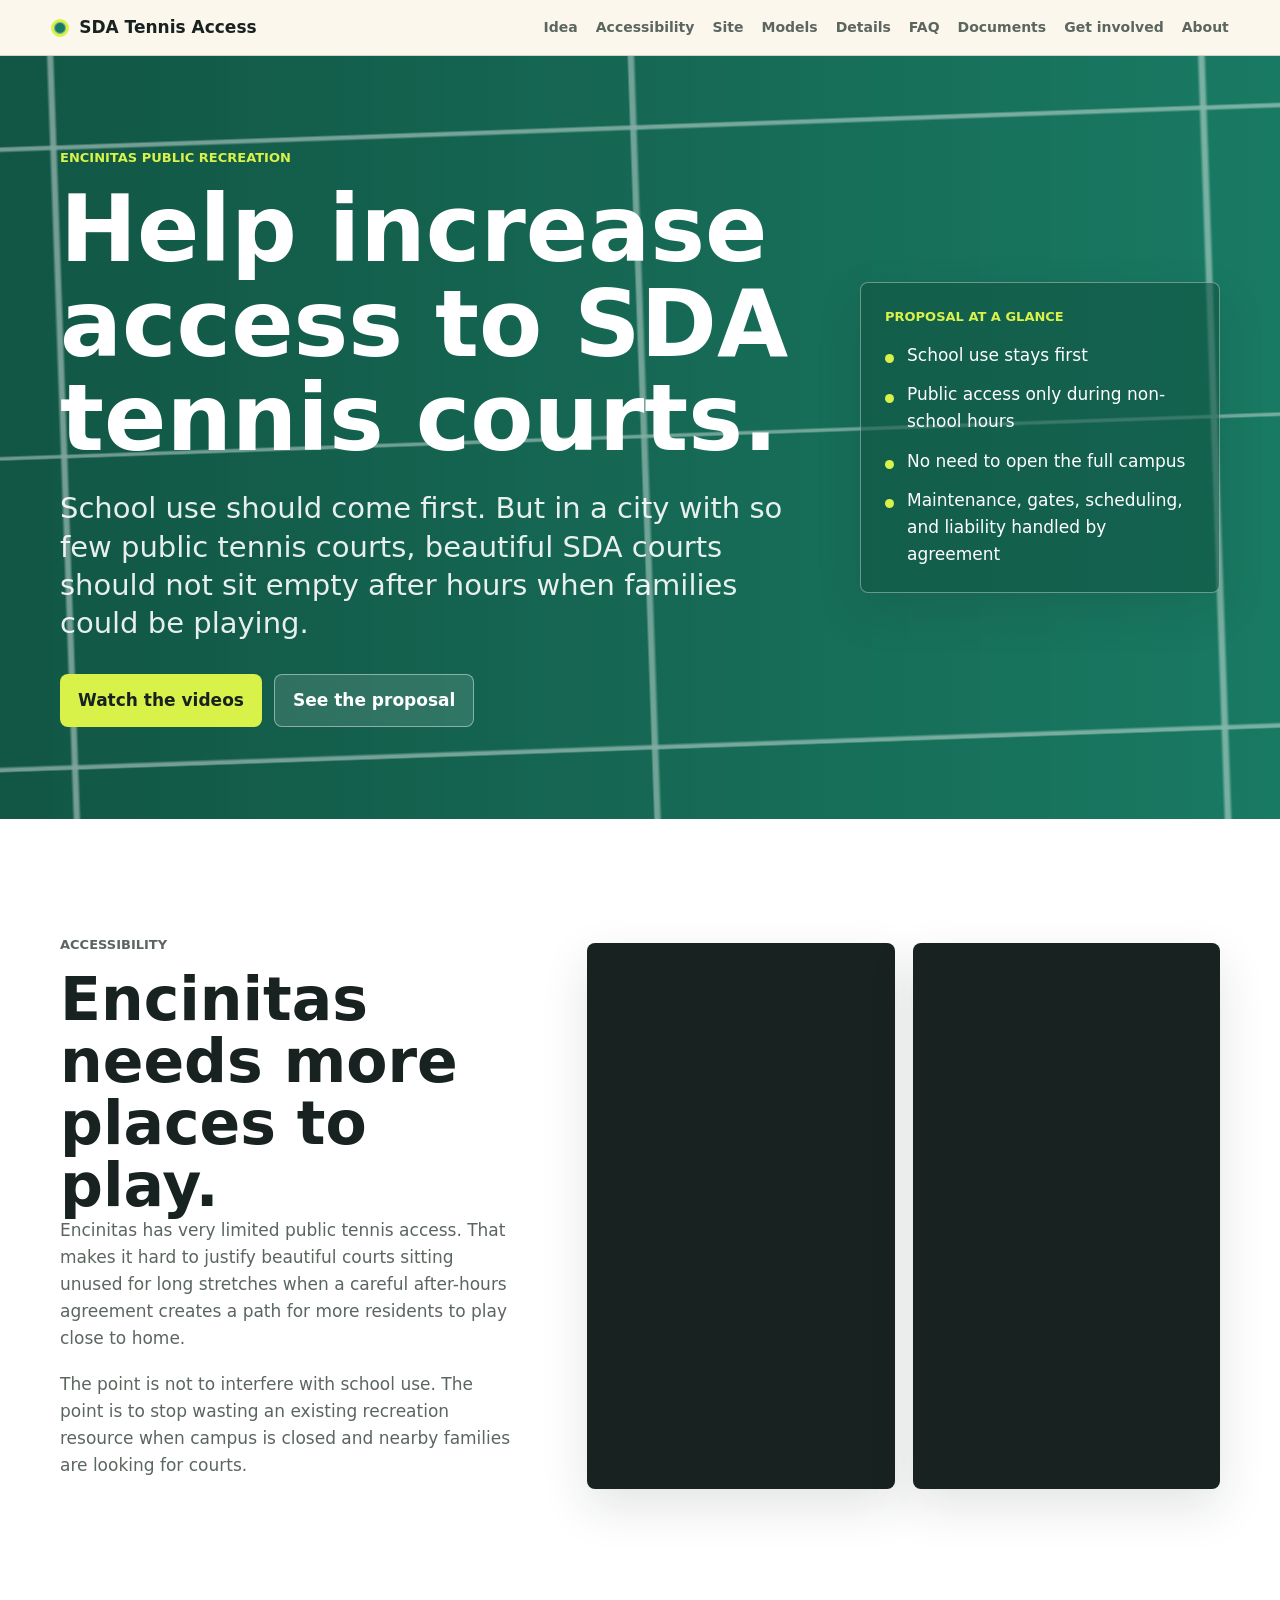
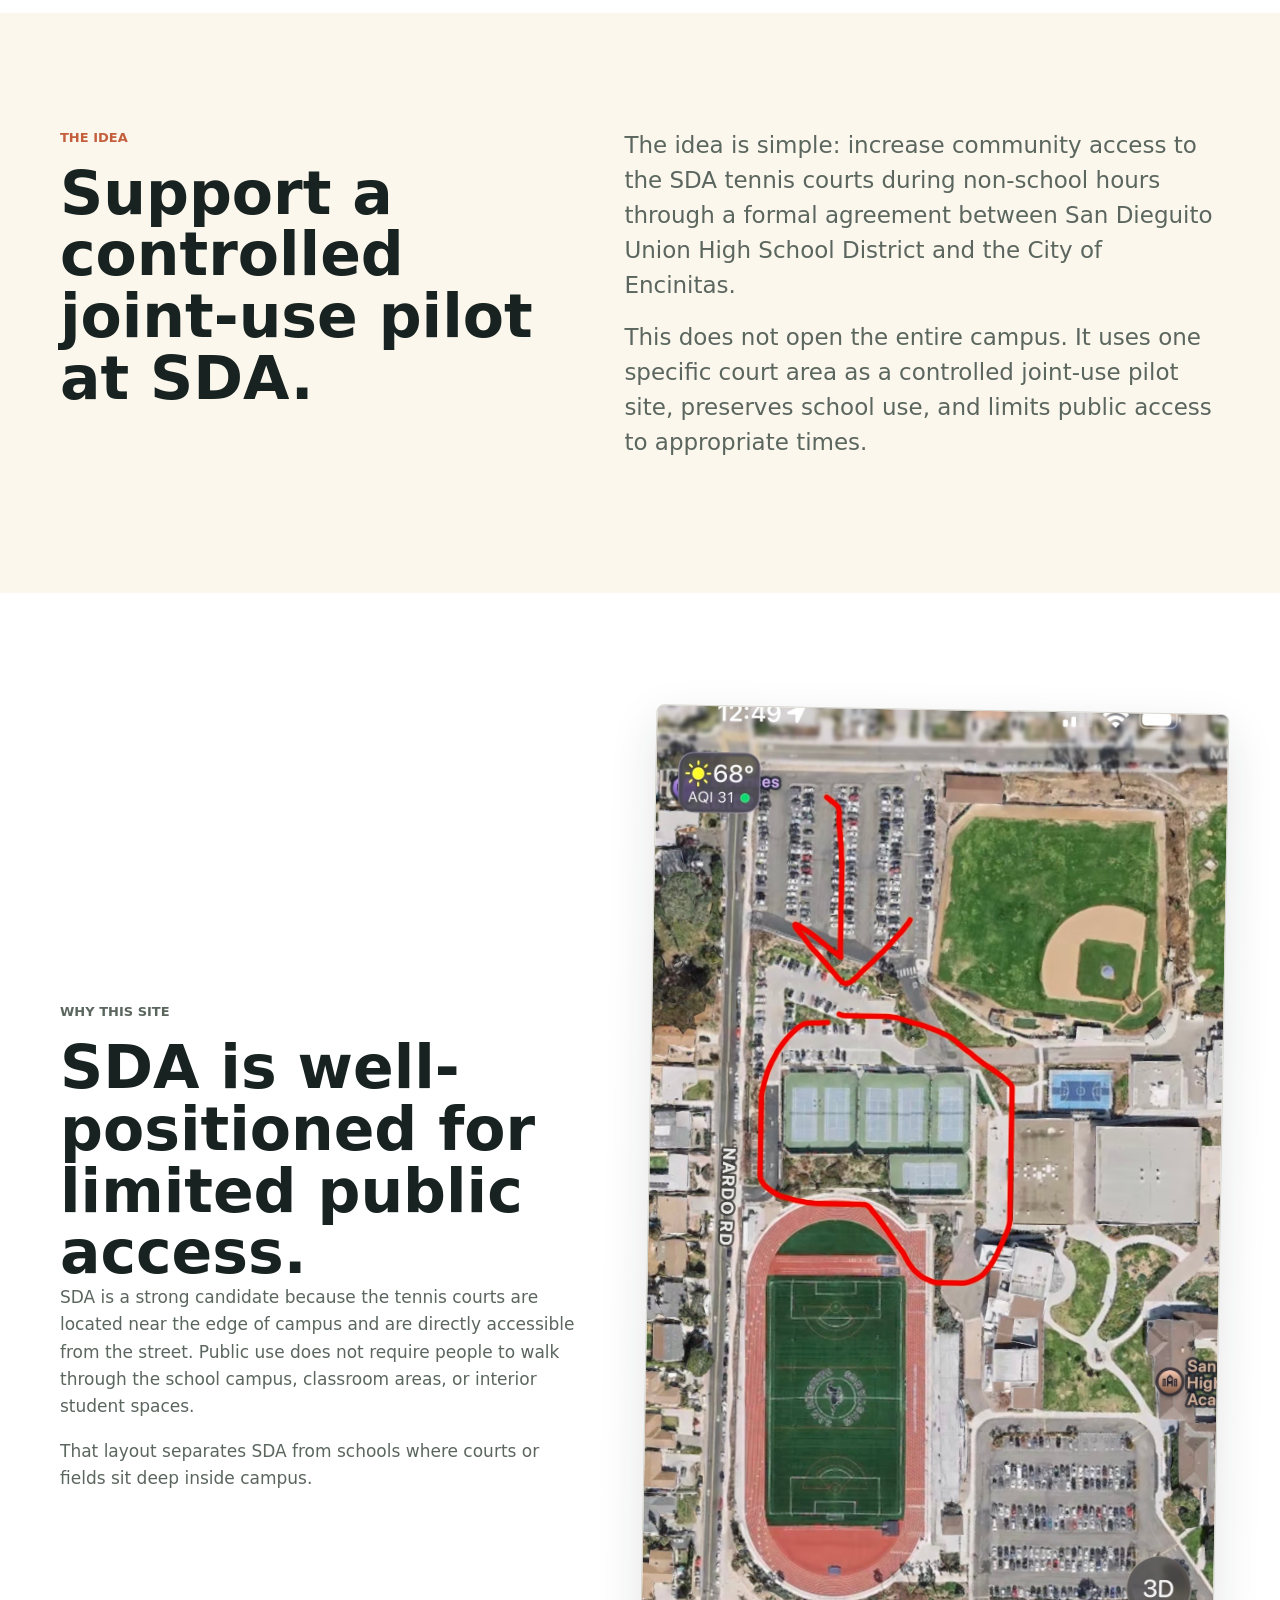
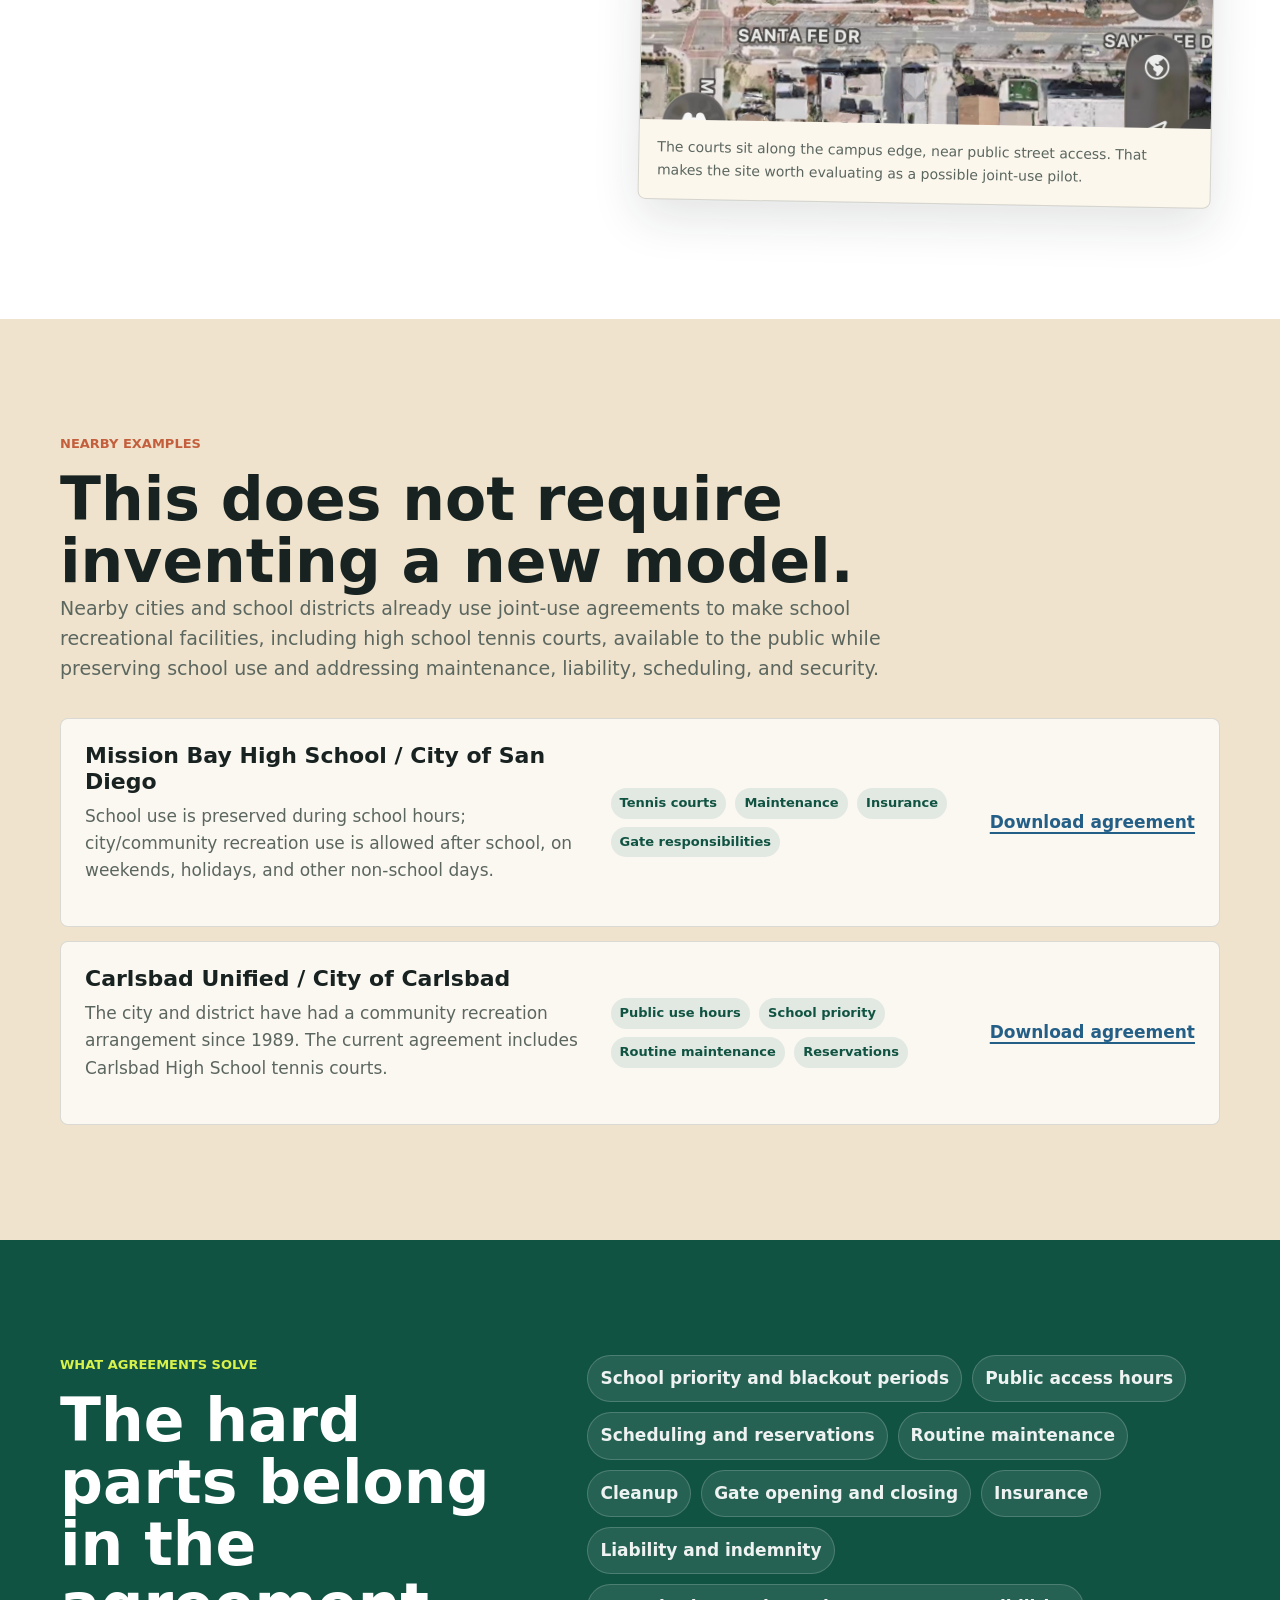
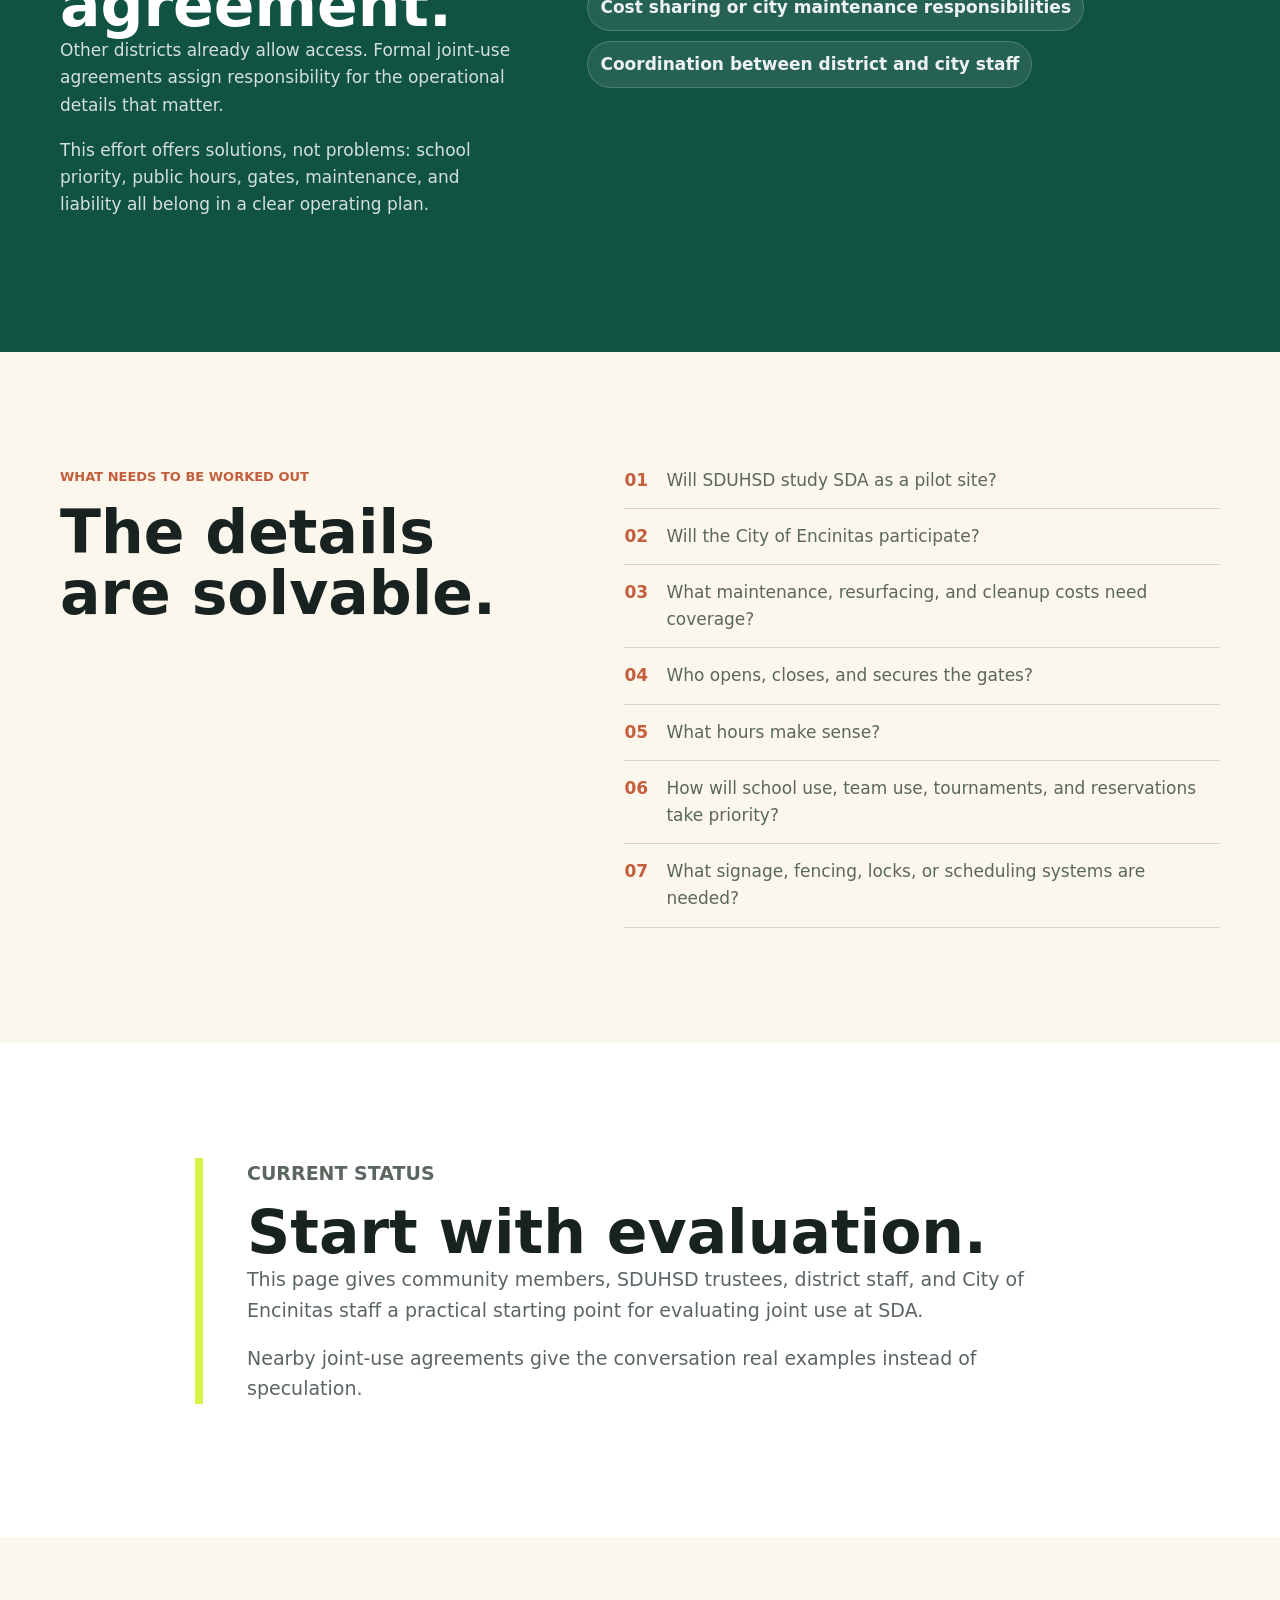
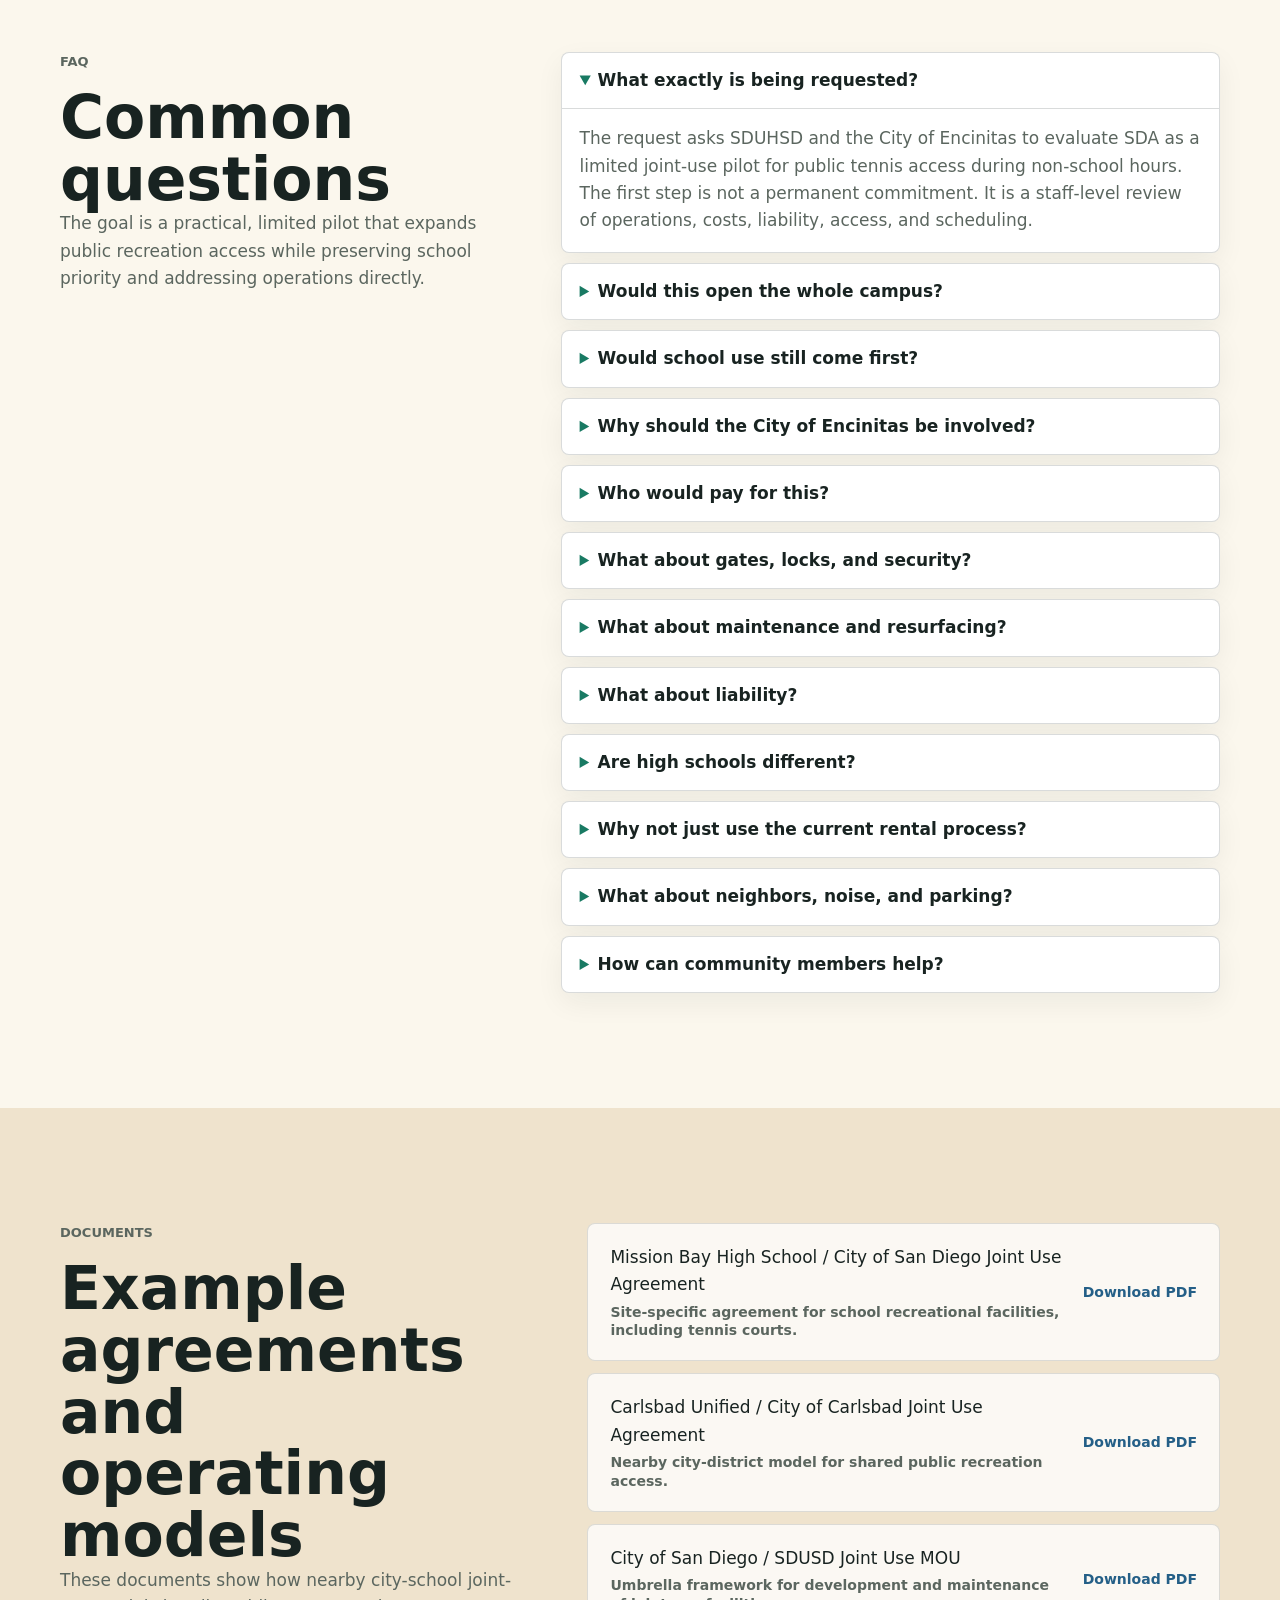
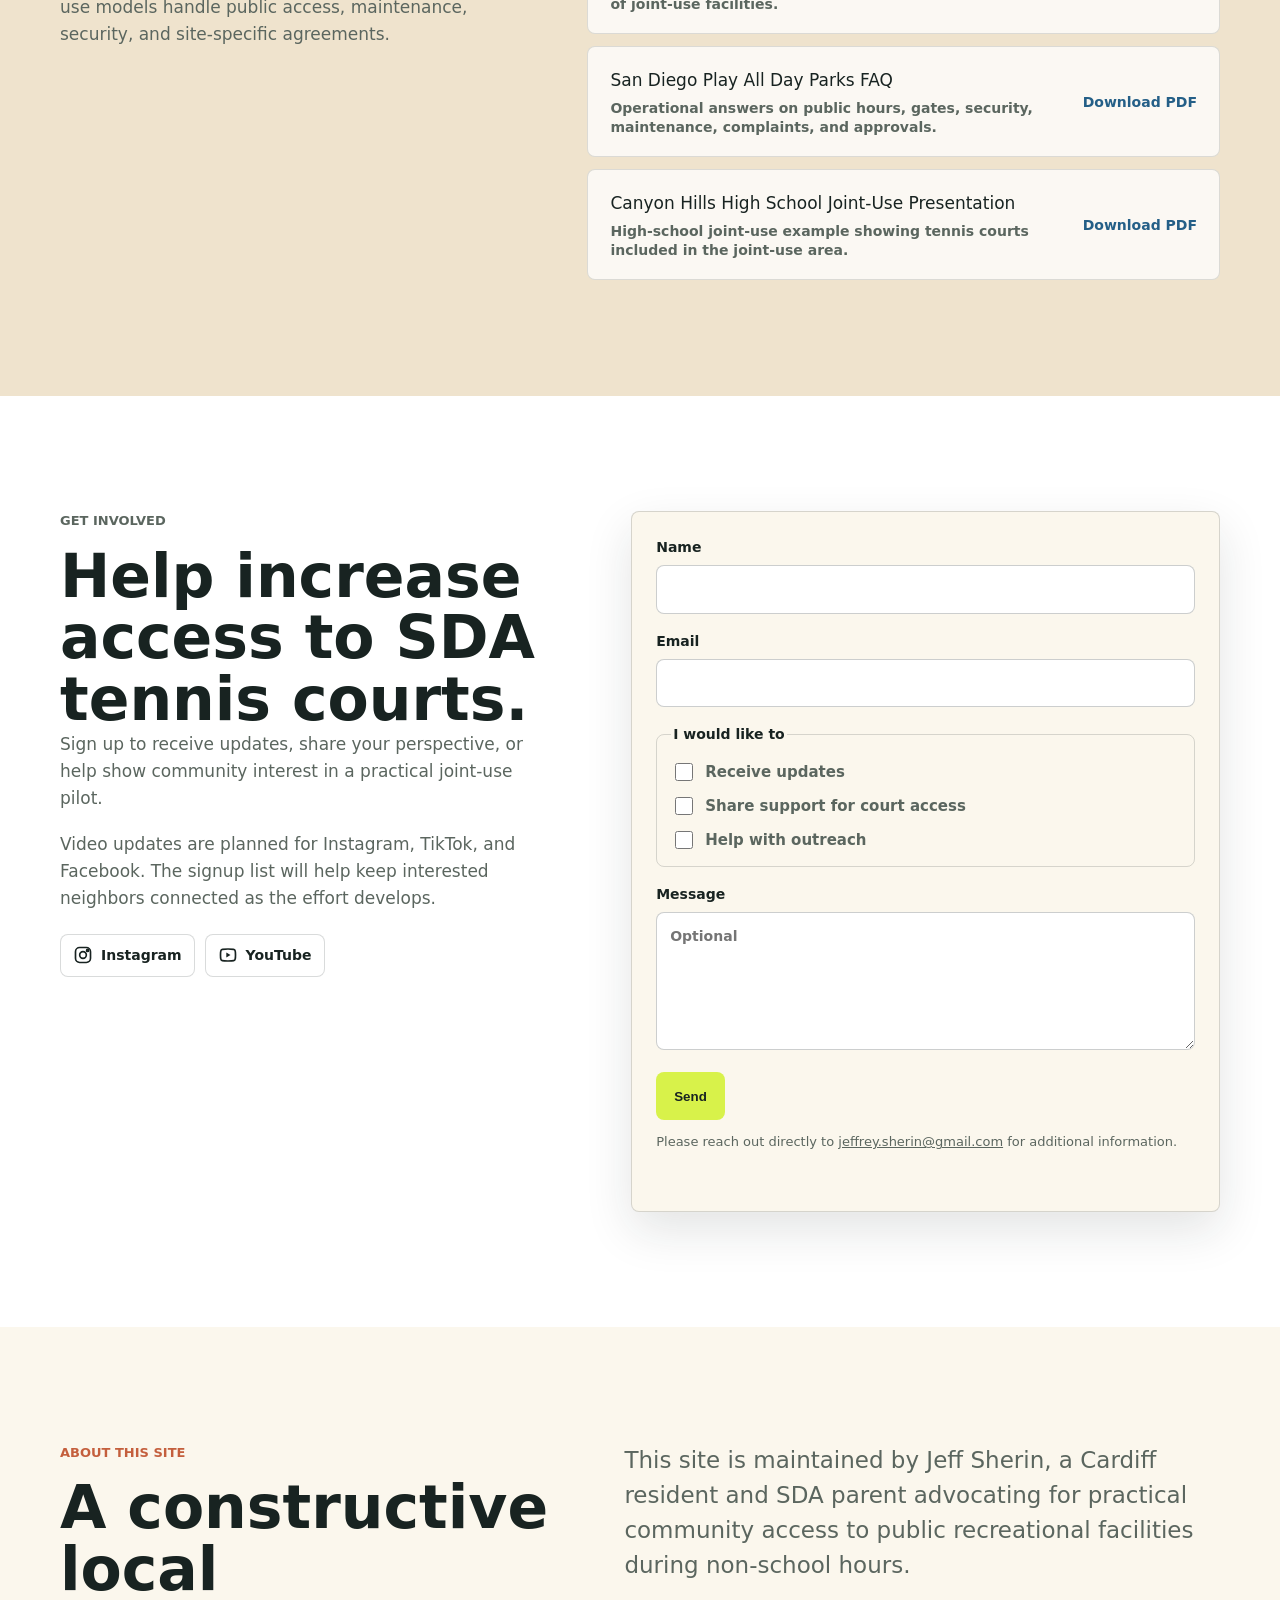
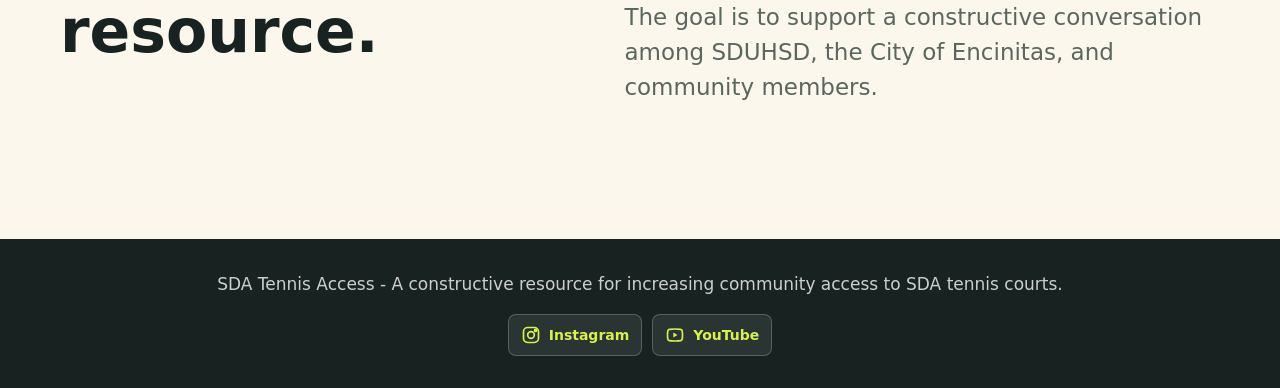
==== index.html @ 98f701ea "Add social links and tighten signup form" ====
<!doctype html>
<html lang="en">
<head>
  <meta charset="utf-8">
  <meta name="viewport" content="width=device-width, initial-scale=1">
  <title>SDA Tennis Access</title>
  <meta name="description" content="Help increase community access to San Dieguito Academy tennis courts through a practical joint-use model.">
  <meta property="og:title" content="SDA Tennis Access">
  <meta property="og:description" content="Help increase community access to San Dieguito Academy tennis courts through a practical joint-use model.">
  <meta property="og:image" content="https://sdatennisaccess.org/images/og-social.png">
  <meta property="og:url" content="https://sdatennisaccess.org">
  <meta property="og:type" content="website">
  <meta name="twitter:card" content="summary_large_image">
  <!-- Google tag (gtag.js) -->
  <script async src="https://www.googletagmanager.com/gtag/js?id=G-CEEJ8RYQ07"></script>
  <script>
    window.dataLayer = window.dataLayer || [];
    function gtag(){dataLayer.push(arguments);}
    gtag('js', new Date());
    gtag('config', 'G-CEEJ8RYQ07');
  </script>
  <link rel="stylesheet" href="style.css">
</head>
<body>
  <header class="site-header">
    <a class="brand" href="#top" aria-label="SDA Tennis Access home">
      <span class="brand-mark" aria-hidden="true"></span>
      <span>SDA Tennis Access</span>
    </a>
    <nav class="site-nav" aria-label="Primary navigation">
      <a href="#idea">Idea</a>
      <a href="#accessibility">Accessibility</a>
      <a href="#why-sda">Site</a>
      <a href="#models">Models</a>
      <a href="#questions">Details</a>
      <a href="#faq">FAQ</a>
      <a href="#documents">Documents</a>
      <a href="#get-involved">Get involved</a>
      <a href="#about">About</a>
    </nav>
  </header>

  <main id="top">
    <section class="hero">
      <div class="court-lines" aria-hidden="true"></div>
      <div class="hero-inner">
        <div class="hero-copy">
          <p class="eyebrow">Encinitas public recreation</p>
          <h1>Help increase access to SDA tennis courts.</h1>
          <p class="tagline">
            School use should come first. But in a city with so few public tennis courts, beautiful SDA courts should not sit empty after hours when families could be playing.
          </p>
          <div class="actions" aria-label="Primary actions">
            <a class="button primary" href="#accessibility">Watch the videos</a>
            <a class="button secondary" href="#idea">See the proposal</a>
          </div>
        </div>

        <aside class="proposal-panel" aria-label="Proposal at a glance">
          <p class="panel-label">Proposal at a glance</p>
          <ul>
            <li>School use stays first</li>
            <li>Public access only during non-school hours</li>
            <li>No need to open the full campus</li>
            <li>Maintenance, gates, scheduling, and liability handled by agreement</li>
          </ul>
        </aside>
      </div>
    </section>

    <section id="accessibility" class="section accessibility-section">
      <div class="section-inner accessibility-grid">
        <div>
          <p class="section-kicker">Accessibility</p>
          <h2>Encinitas needs more places to play.</h2>
          <p>
            Encinitas has very limited public tennis access. That makes it hard to justify beautiful courts sitting unused for long stretches when a careful after-hours agreement creates a path for more residents to play close to home.
          </p>
          <p>
            The point is not to interfere with school use. The point is to stop wasting an existing recreation resource when campus is closed and nearby families are looking for courts.
          </p>
        </div>

        <div class="shorts-grid" aria-label="SDA Tennis Access videos">
          <div class="short-video">
            <iframe
              src="https://www.youtube.com/embed/0h0Ffg-58sg"
              title="SDA Tennis Access video: community tennis access"
              loading="lazy"
              allow="accelerometer; autoplay; clipboard-write; encrypted-media; gyroscope; picture-in-picture; web-share"
              allowfullscreen>
            </iframe>
          </div>
          <div class="short-video">
            <iframe
              src="https://www.youtube.com/embed/ZAx4RShelVg"
              title="SDA Tennis Access video: after-hours court access"
              loading="lazy"
              allow="accelerometer; autoplay; clipboard-write; encrypted-media; gyroscope; picture-in-picture; web-share"
              allowfullscreen>
            </iframe>
          </div>
        </div>
      </div>
    </section>

    <section id="idea" class="section intro-section">
      <div class="section-inner split">
        <div>
          <p class="section-kicker">The idea</p>
          <h2>Support a controlled joint-use pilot at SDA.</h2>
        </div>
        <div class="large-copy">
          <p>
            The idea is simple: increase community access to the SDA tennis courts during non-school hours through a formal agreement between San Dieguito Union High School District and the City of Encinitas.
          </p>
          <p>
            This does not open the entire campus. It uses one specific court area as a controlled joint-use pilot site, preserves school use, and limits public access to appropriate times.
          </p>
        </div>
      </div>
    </section>

    <section id="why-sda" class="section site-section">
      <div class="section-inner site-grid">
        <div>
          <p class="section-kicker">Why this site</p>
          <h2>SDA is well-positioned for limited public access.</h2>
          <p>
            SDA is a strong candidate because the tennis courts are located near the edge of campus and are directly accessible from the street. Public use does not require people to walk through the school campus, classroom areas, or interior student spaces.
          </p>
          <p>
            That layout separates SDA from schools where courts or fields sit deep inside campus.
          </p>
        </div>
        <figure class="map-panel">
          <img class="map-placeholder" src="images/sda-courts-map.jpg" alt="Aerial map showing the SDA tennis courts near Nardo Road and the edge of campus">
          <figcaption>
            The courts sit along the campus edge, near public street access. That makes the site worth evaluating as a possible joint-use pilot.
          </figcaption>
        </figure>
      </div>
    </section>

    <section id="models" class="section models-section">
      <div class="section-inner">
        <div class="section-heading">
          <p class="section-kicker">Nearby examples</p>
          <h2>This does not require inventing a new model.</h2>
          <p>
            Nearby cities and school districts already use joint-use agreements to make school recreational facilities, including high school tennis courts, available to the public while preserving school use and addressing maintenance, liability, scheduling, and security.
          </p>
        </div>

        <div class="model-table" role="table" aria-label="Nearby joint-use models">
          <article class="model-row" role="row">
            <div>
              <p class="model-place">Mission Bay High School / City of San Diego</p>
              <p>
                School use is preserved during school hours; city/community recreation use is allowed after school, on weekends, holidays, and other non-school days.
              </p>
            </div>
            <div>
              <span class="model-tag">Tennis courts</span>
              <span class="model-tag">Maintenance</span>
              <span class="model-tag">Insurance</span>
              <span class="model-tag">Gate responsibilities</span>
            </div>
            <a class="text-link" href="downloads/mission-bay-high-school-jua.pdf">Download agreement</a>
          </article>

          <article class="model-row" role="row">
            <div>
              <p class="model-place">Carlsbad Unified / City of Carlsbad</p>
              <p>
                The city and district have had a community recreation arrangement since 1989. The current agreement includes Carlsbad High School tennis courts.
              </p>
            </div>
            <div>
              <span class="model-tag">Public use hours</span>
              <span class="model-tag">School priority</span>
              <span class="model-tag">Routine maintenance</span>
              <span class="model-tag">Reservations</span>
            </div>
            <a class="text-link" href="downloads/city-cusd-jua-dec-2023.pdf">Download agreement</a>
          </article>
        </div>
      </div>
    </section>

    <section id="questions" class="section details-section">
      <div class="section-inner detail-grid">
        <div>
          <p class="section-kicker">What agreements solve</p>
          <h2>The hard parts belong in the agreement.</h2>
          <p>
            Other districts already allow access. Formal joint-use agreements assign responsibility for the operational details that matter.
          </p>
          <p>
            This effort offers solutions, not problems: school priority, public hours, gates, maintenance, and liability all belong in a clear operating plan.
          </p>
        </div>
        <ul class="pill-list">
          <li>School priority and blackout periods</li>
          <li>Public access hours</li>
          <li>Scheduling and reservations</li>
          <li>Routine maintenance</li>
          <li>Cleanup</li>
          <li>Gate opening and closing</li>
          <li>Insurance</li>
          <li>Liability and indemnity</li>
          <li>Cost sharing or city maintenance responsibilities</li>
          <li>Coordination between district and city staff</li>
        </ul>
      </div>
    </section>

    <section class="section study-section">
      <div class="section-inner split">
        <div>
          <p class="section-kicker">What needs to be worked out</p>
          <h2>The details are solvable.</h2>
        </div>
        <ul class="question-list">
          <li>Will SDUHSD study SDA as a pilot site?</li>
          <li>Will the City of Encinitas participate?</li>
          <li>What maintenance, resurfacing, and cleanup costs need coverage?</li>
          <li>Who opens, closes, and secures the gates?</li>
          <li>What hours make sense?</li>
          <li>How will school use, team use, tournaments, and reservations take priority?</li>
          <li>What signage, fencing, locks, or scheduling systems are needed?</li>
        </ul>
      </div>
    </section>

    <section class="section status-section">
      <div class="section-inner status-box">
        <p class="section-kicker">Current status</p>
        <h2>Start with evaluation.</h2>
        <p>
          This page gives community members, SDUHSD trustees, district staff, and City of Encinitas staff a practical starting point for evaluating joint use at SDA.
        </p>
        <p>
          Nearby joint-use agreements give the conversation real examples instead of speculation.
        </p>
      </div>
    </section>

    <section id="faq" class="section faq-section">
      <div class="section-inner faq-grid">
        <div>
          <p class="section-kicker">FAQ</p>
          <h2>Common questions</h2>
          <p>
            The goal is a practical, limited pilot that expands public recreation access while preserving school priority and addressing operations directly.
          </p>
        </div>

        <div class="faq-list">
          <details open>
            <summary>What exactly is being requested?</summary>
            <p>
              The request asks SDUHSD and the City of Encinitas to evaluate SDA as a limited joint-use pilot for public tennis access during non-school hours. The first step is not a permanent commitment. It is a staff-level review of operations, costs, liability, access, and scheduling.
            </p>
          </details>

          <details>
            <summary>Would this open the whole campus?</summary>
            <p>
              No. The proposal is limited to the tennis court area. SDA is a strong candidate because the courts sit near the edge of campus and can be reached from the street without opening classroom areas or interior student spaces.
            </p>
          </details>

          <details>
            <summary>Would school use still come first?</summary>
            <p>
              Yes. School use, team use, tournaments, maintenance, and blackout dates come first. Public access only occurs during appropriate non-school hours under rules defined in a formal agreement.
            </p>
          </details>

          <details>
            <summary>Why should the City of Encinitas be involved?</summary>
            <p>
              Parks and Recreation departments exist to provide public recreation access. Encinitas has very limited city park tennis capacity. A joint-use pilot expands public tennis access by using existing courts instead of requiring the city to acquire land or build new courts from scratch.
            </p>
          </details>

          <details>
            <summary>Who would pay for this?</summary>
            <p>
              A pilot evaluation answers that question. Nearby city-school models show that joint-use agreements can handle operations, maintenance, gates, security, and cost-sharing. The likely path is a city-district partnership where Parks and Recreation helps fund or operate the public-access portion.
            </p>
          </details>

          <details>
            <summary>What about gates, locks, and security?</summary>
            <p>
              These are normal joint-use issues, not reasons to stop the conversation. San Diego joint-use materials describe practical gate procedures involving school custodial staff, city operations, and security contractors. A local pilot needs a clear plan for who opens, closes, and secures the courts.
            </p>
          </details>

          <details>
            <summary>What about maintenance and resurfacing?</summary>
            <p>
              The agreement should spell out maintenance responsibilities. San Diego records show real examples of tennis court maintenance and reimbursement handled through joint-use arrangements. A pilot should identify expected maintenance costs and who covers them.
            </p>
          </details>

          <details>
            <summary>What about liability?</summary>
            <p>
              Liability is one of the main reasons to use a formal joint-use agreement. Nearby models allocate responsibility between the city and district instead of leaving access informal or unclear. The goal is to define responsibility before public access begins.
            </p>
          </details>

          <details>
            <summary>Are high schools different?</summary>
            <p>
              High schools can be more complicated because of athletics, events, and campus security. But they are not automatically impossible. City of San Diego materials include Mission Bay High School as a direct high-school joint-use agreement, and Canyon Hills High School as another high-school example with tennis courts in the joint-use area. SDA deserves evaluation based on its specific layout and operating conditions.
            </p>
          </details>

          <details>
            <summary>Why not just use the current rental process?</summary>
            <p>
              The current rental process is not realistic public access for ordinary residents. Do you have a $1 million liability policy ready for a casual tennis match? Most people do not. A model built around high fees, insurance requirements, and custodial charges mainly works for organizations, camps, and formal rentals. The goal is practical public recreation access.
            </p>
          </details>

          <details>
            <summary>What about neighbors, noise, and parking?</summary>
            <p>
              A pilot can include limited hours, posted rules, no amplified sound, complaint contacts, and other site-specific restrictions. The operating plan should address these concerns instead of treating them as reasons to make access impossible.
            </p>
          </details>

          <details>
            <summary>How can community members help?</summary>
            <p>
              Sign up for updates, share your interest in public tennis access, and be willing to contact city or district decision-makers when there is a clear next step. The most useful message is support for evaluating a limited joint-use pilot.
            </p>
          </details>
        </div>
      </div>
    </section>

    <section id="documents" class="section documents-section">
      <div class="section-inner document-grid">
        <div>
          <p class="section-kicker">Documents</p>
          <h2>Example agreements and operating models</h2>
          <p>
            These documents show how nearby city-school joint-use models handle public access, maintenance, security, and site-specific agreements.
          </p>
        </div>
        <div class="document-list">
          <a href="downloads/mission-bay-high-school-jua.pdf">
            <span>
              Mission Bay High School / City of San Diego Joint Use Agreement
              <small>Site-specific agreement for school recreational facilities, including tennis courts.</small>
            </span>
            <strong>Download PDF</strong>
          </a>
          <a href="downloads/city-cusd-jua-dec-2023.pdf">
            <span>
              Carlsbad Unified / City of Carlsbad Joint Use Agreement
              <small>Nearby city-district model for shared public recreation access.</small>
            </span>
            <strong>Download PDF</strong>
          </a>
          <a href="downloads/city-sd-sdusd-joint-use-mou-2021.pdf">
            <span>
              City of San Diego / SDUSD Joint Use MOU
              <small>Umbrella framework for development and maintenance of joint-use facilities.</small>
            </span>
            <strong>Download PDF</strong>
          </a>
          <a href="downloads/san-diego-play-all-day-faq-2019.pdf">
            <span>
              San Diego Play All Day Parks FAQ
              <small>Operational answers on public hours, gates, security, maintenance, complaints, and approvals.</small>
            </span>
            <strong>Download PDF</strong>
          </a>
          <a href="downloads/canyon-hills-high-school-joint-use-presentation-2024.pdf">
            <span>
              Canyon Hills High School Joint-Use Presentation
              <small>High-school joint-use example showing tennis courts included in the joint-use area.</small>
            </span>
            <strong>Download PDF</strong>
          </a>
        </div>
      </div>
    </section>

    <section id="get-involved" class="section contact-section">
      <div class="section-inner contact-grid">
        <div>
          <p class="section-kicker">Get involved</p>
          <h2>Help increase access to SDA tennis courts.</h2>
          <p>
            Sign up to receive updates, share your perspective, or help show community interest in a practical joint-use pilot.
          </p>
          <p>
            Video updates are planned for Instagram, TikTok, and Facebook. The signup list will help keep interested neighbors connected as the effort develops.
          </p>
          <div class="social-links" aria-label="SDA Tennis Access social links">
            <a href="https://www.instagram.com/sdatennisaccess" target="_blank" rel="noopener noreferrer" aria-label="Follow SDA Tennis Access on Instagram">
              <svg class="social-icon" aria-hidden="true" width="20" height="20" viewBox="0 0 24 24" fill="none" stroke="currentColor" focusable="false">
                <rect x="3" y="3" width="18" height="18" rx="5"></rect>
                <circle cx="12" cy="12" r="4"></circle>
                <circle cx="17.5" cy="6.5" r="1.2"></circle>
              </svg>
              <span>Instagram</span>
            </a>
            <a href="https://www.youtube.com/@sdatennisaccess" target="_blank" rel="noopener noreferrer" aria-label="Follow SDA Tennis Access on YouTube">
              <svg class="social-icon" aria-hidden="true" width="20" height="20" viewBox="0 0 24 24" fill="none" stroke="currentColor" focusable="false">
                <path d="M21 12s0-3.4-.4-5c-.2-.9-.9-1.6-1.8-1.8C17.2 4.8 12 4.8 12 4.8s-5.2 0-6.8.4c-.9.2-1.6.9-1.8 1.8C3 8.6 3 12 3 12s0 3.4.4 5c.2.9.9 1.6 1.8 1.8 1.6.4 6.8.4 6.8.4s5.2 0 6.8-.4c.9-.2 1.6-.9 1.8-1.8.4-1.6.4-5 .4-5Z"></path>
                <path d="m10 15 5-3-5-3v6Z" fill="currentColor" stroke="none"></path>
              </svg>
              <span>YouTube</span>
            </a>
          </div>
        </div>

        <form class="contact-form" id="signup-form" name="sda-tennis-access" method="POST" action="/thank-you.html" data-netlify="true" netlify netlify-honeypot="bot-field">
          <input type="hidden" name="form-name" value="sda-tennis-access">
          <p class="hidden-field">
            <label>Do not fill this out if you are human: <input name="bot-field"></label>
          </p>

          <label>
            Name
            <input type="text" name="name" autocomplete="name" required>
          </label>

          <label>
            Email
            <input type="email" name="email" autocomplete="email" required>
          </label>

          <fieldset>
            <legend>I would like to</legend>
            <label>
              <input type="checkbox" name="interests" value="Receive updates">
              Receive updates
            </label>
            <label>
              <input type="checkbox" name="interests" value="Share support">
              Share support for court access
            </label>
            <label>
              <input type="checkbox" name="interests" value="Help with outreach">
              Help with outreach
            </label>
          </fieldset>

          <label>
            Message
            <textarea name="message" rows="5" placeholder="Optional"></textarea>
          </label>

          <button class="button primary" type="submit">Send</button>
          <p class="form-note">
            Please reach out directly to <a href="mailto:jeffrey.sherin@gmail.com">jeffrey.sherin@gmail.com</a> for additional information.
          </p>
          <p class="form-status" id="form-status" role="status" aria-live="polite"></p>
        </form>
      </div>
    </section>

    <section id="about" class="section about-section">
      <div class="section-inner split">
        <div>
          <p class="section-kicker">About this site</p>
          <h2>A constructive local resource.</h2>
        </div>
        <div class="large-copy">
          <p>
            This site is maintained by Jeff Sherin, a Cardiff resident and SDA parent advocating for practical community access to public recreational facilities during non-school hours.
          </p>
          <p>
            The goal is to support a constructive conversation among SDUHSD, the City of Encinitas, and community members.
          </p>
        </div>
      </div>
    </section>
  </main>

  <footer class="site-footer">
    <p>SDA Tennis Access - A constructive resource for increasing community access to SDA tennis courts.</p>
    <div class="social-links footer-social" aria-label="SDA Tennis Access social links">
      <a href="https://www.instagram.com/sdatennisaccess" target="_blank" rel="noopener noreferrer" aria-label="Follow SDA Tennis Access on Instagram">
        <svg class="social-icon" aria-hidden="true" width="20" height="20" viewBox="0 0 24 24" fill="none" stroke="currentColor" focusable="false">
          <rect x="3" y="3" width="18" height="18" rx="5"></rect>
          <circle cx="12" cy="12" r="4"></circle>
          <circle cx="17.5" cy="6.5" r="1.2"></circle>
        </svg>
        <span>Instagram</span>
      </a>
      <a href="https://www.youtube.com/@sdatennisaccess" target="_blank" rel="noopener noreferrer" aria-label="Follow SDA Tennis Access on YouTube">
        <svg class="social-icon" aria-hidden="true" width="20" height="20" viewBox="0 0 24 24" fill="none" stroke="currentColor" focusable="false">
          <path d="M21 12s0-3.4-.4-5c-.2-.9-.9-1.6-1.8-1.8C17.2 4.8 12 4.8 12 4.8s-5.2 0-6.8.4c-.9.2-1.6.9-1.8 1.8C3 8.6 3 12 3 12s0 3.4.4 5c.2.9.9 1.6 1.8 1.8 1.6.4 6.8.4 6.8.4s5.2 0 6.8-.4c.9-.2 1.6-.9 1.8-1.8.4-1.6.4-5 .4-5Z"></path>
          <path d="m10 15 5-3-5-3v6Z" fill="currentColor" stroke="none"></path>
        </svg>
        <span>YouTube</span>
      </a>
    </div>
  </footer>
  <script>
    const signupForm = document.querySelector("#signup-form");
    const formStatus = document.querySelector("#form-status");

    if (signupForm) {
      const openEmailFallback = (formData) => {
        const name = formData.get("name") || "";
        const email = formData.get("email") || "";
        const interests = formData.getAll("interests").join(", ");
        const message = formData.get("message") || "";
        const subject = "SDA Tennis Access signup";
        const emailBody = [
          "Name: " + name,
          "Email: " + email,
          "Interests: " + interests,
          "",
          "Message:",
          message
        ].join("\n");

        window.location.href = "mailto:jeffrey.sherin@gmail.com?subject=" + encodeURIComponent(subject) + "&body=" + encodeURIComponent(emailBody);
      };

      signupForm.addEventListener("submit", async (event) => {
        event.preventDefault();

        const submitButton = signupForm.querySelector("button[type='submit']");
        const formData = new FormData(signupForm);
        const body = new URLSearchParams(formData);

        submitButton.disabled = true;
        formStatus.textContent = "Sending...";

        try {
          const response = await fetch("/.netlify/functions/signup", {
            method: "POST",
            headers: { "Content-Type": "application/x-www-form-urlencoded" },
            body
          });

          if (response.ok) {
            window.location.href = "/thank-you.html";
            return;
          }

          throw new Error("Signup service unavailable");
        } catch (error) {
          formStatus.textContent = "Opening your email app so the message can be sent directly.";
          openEmailFallback(formData);
          submitButton.disabled = false;
        }
      });
    }
  </script>
</body>
</html>
---- style.css ----
:root {
  color-scheme: light;
  --paper: #fbf7ed;
  --sand: #efe3cd;
  --court: #197a63;
  --court-dark: #115342;
  --blue: #245f87;
  --ink: #182321;
  --muted: #5b665f;
  --line: rgba(24, 35, 33, 0.16);
  --white: #ffffff;
  --yellow: #d8f24a;
  --clay: #c45f3d;
  --shadow: 0 18px 48px rgba(24, 35, 33, 0.12);
  --radius: 8px;
}

* {
  box-sizing: border-box;
}

html {
  scroll-behavior: smooth;
}

body {
  margin: 0;
  background: var(--paper);
  color: var(--ink);
  font-family: ui-sans-serif, system-ui, -apple-system, BlinkMacSystemFont, "Segoe UI", sans-serif;
  font-size: 17px;
  line-height: 1.6;
}

a {
  color: inherit;
}

object {
  display: block;
  max-width: 100%;
}

.site-header {
  position: sticky;
  top: 0;
  z-index: 20;
  display: flex;
  align-items: center;
  justify-content: space-between;
  gap: 24px;
  padding: 14px clamp(18px, 4vw, 54px);
  background: rgba(251, 247, 237, 0.94);
  border-bottom: 1px solid var(--line);
  backdrop-filter: blur(14px);
}

.brand {
  display: inline-flex;
  align-items: center;
  gap: 10px;
  color: var(--ink);
  font-weight: 800;
  text-decoration: none;
  white-space: nowrap;
}

.brand-mark {
  width: 18px;
  height: 18px;
  border: 3px solid var(--yellow);
  border-radius: 50%;
  background: var(--court);
  box-shadow: inset 0 0 0 1px rgba(255, 255, 255, 0.45);
}

.site-nav {
  display: flex;
  flex-wrap: wrap;
  justify-content: flex-end;
  gap: 8px 18px;
  color: var(--muted);
  font-size: 14px;
  font-weight: 750;
}

.site-nav a {
  text-decoration: none;
}

.site-nav a:hover {
  color: var(--court-dark);
}

.hero {
  position: relative;
  overflow: hidden;
  min-height: min(720px, calc(100vh - 61px));
  background:
    linear-gradient(90deg, rgba(17, 83, 66, 0.92), rgba(25, 122, 99, 0.78)),
    var(--court);
  color: var(--white);
}

.court-lines {
  position: absolute;
  inset: 0;
  opacity: 0.46;
  background:
    linear-gradient(90deg, transparent 8%, rgba(255,255,255,0.9) 8.2%, rgba(255,255,255,0.9) 8.45%, transparent 8.65%, transparent 50%, rgba(255,255,255,0.85) 50.15%, rgba(255,255,255,0.85) 50.42%, transparent 50.65%, transparent 91.2%, rgba(255,255,255,0.9) 91.42%, rgba(255,255,255,0.9) 91.68%, transparent 91.9%),
    linear-gradient(0deg, transparent 12%, rgba(255,255,255,0.9) 12.2%, rgba(255,255,255,0.9) 12.48%, transparent 12.8%, transparent 49.8%, rgba(255,255,255,0.85) 50%, rgba(255,255,255,0.85) 50.22%, transparent 50.45%, transparent 87.2%, rgba(255,255,255,0.9) 87.48%, rgba(255,255,255,0.9) 87.76%, transparent 88%);
  transform: rotate(-2deg) scale(1.08);
}

.hero-inner {
  position: relative;
  display: grid;
  grid-template-columns: minmax(0, 1fr) minmax(280px, 360px);
  gap: clamp(28px, 5vw, 56px);
  align-items: center;
  width: min(1160px, calc(100% - 36px));
  min-height: min(720px, calc(100vh - 61px));
  margin: 0 auto;
  padding: clamp(56px, 8vw, 92px) 0;
}

.hero-copy {
  max-width: 850px;
}

.eyebrow,
.section-kicker,
.panel-label {
  margin: 0 0 14px;
  color: var(--yellow);
  font-size: 13px;
  font-weight: 850;
  letter-spacing: 0;
  text-transform: uppercase;
}

h1,
h2,
h3 {
  margin: 0;
  letter-spacing: 0;
  line-height: 1.03;
}

h1 {
  max-width: 900px;
  font-size: clamp(48px, 8vw, 92px);
}

h2 {
  font-size: clamp(36px, 5vw, 60px);
}

p {
  margin: 0 0 18px;
}

.tagline {
  max-width: 750px;
  margin-top: 22px;
  color: rgba(255, 255, 255, 0.9);
  font-size: clamp(20px, 2.5vw, 29px);
  line-height: 1.32;
}

.actions {
  display: flex;
  flex-wrap: wrap;
  gap: 12px;
  margin-top: 32px;
}

.button {
  display: inline-flex;
  align-items: center;
  justify-content: center;
  min-height: 48px;
  padding: 12px 18px;
  border-radius: var(--radius);
  font-weight: 850;
  text-decoration: none;
}

.button.primary {
  background: var(--yellow);
  color: var(--ink);
}

.button.secondary {
  color: var(--white);
  border: 1px solid rgba(255, 255, 255, 0.44);
  background: rgba(255, 255, 255, 0.12);
}

.proposal-panel {
  padding: 24px;
  border: 1px solid rgba(255, 255, 255, 0.36);
  border-radius: var(--radius);
  background: rgba(17, 83, 66, 0.58);
  box-shadow: var(--shadow);
}

.proposal-panel ul {
  display: grid;
  gap: 12px;
  margin: 0;
  padding: 0;
  list-style: none;
}

.proposal-panel li {
  padding-left: 22px;
  position: relative;
}

.proposal-panel li::before {
  content: "";
  position: absolute;
  left: 0;
  top: 0.72em;
  width: 9px;
  height: 9px;
  border-radius: 50%;
  background: var(--yellow);
}

.section {
  padding: clamp(68px, 9vw, 118px) clamp(18px, 4vw, 54px);
}

.section-inner {
  width: min(1160px, 100%);
  margin: 0 auto;
}

.section-kicker {
  color: var(--clay);
}

.split {
  display: grid;
  grid-template-columns: minmax(260px, 0.82fr) minmax(0, 1fr);
  gap: clamp(28px, 6vw, 76px);
}

.large-copy {
  color: var(--muted);
  font-size: clamp(19px, 2vw, 23px);
  line-height: 1.52;
}

.accessibility-section {
  background: #ffffff;
}

.accessibility-grid {
  display: grid;
  grid-template-columns: minmax(280px, 0.72fr) minmax(0, 1fr);
  gap: clamp(28px, 6vw, 72px);
  align-items: center;
}

.accessibility-grid p {
  color: var(--muted);
}

.shorts-grid {
  display: grid;
  grid-template-columns: repeat(2, minmax(180px, 1fr));
  gap: 18px;
  align-items: start;
}

.short-video {
  overflow: hidden;
  border: 1px solid var(--line);
  border-radius: var(--radius);
  background: var(--ink);
  box-shadow: var(--shadow);
  aspect-ratio: 9 / 16;
}

.short-video iframe {
  display: block;
  width: 100%;
  height: 100%;
  border: 0;
}

.intro-section {
  background: var(--paper);
}

.site-section {
  background: #ffffff;
}

.site-grid {
  display: grid;
  grid-template-columns: minmax(0, 0.9fr) minmax(320px, 1fr);
  gap: clamp(28px, 6vw, 72px);
  align-items: center;
}

.site-grid p {
  color: var(--muted);
}

.map-panel {
  margin: 0;
  overflow: hidden;
  border: 1px solid var(--line);
  border-radius: var(--radius);
  background: var(--paper);
  box-shadow: var(--shadow);
  transform: rotate(1deg);
}

.map-placeholder {
  display: block;
  width: 100%;
  aspect-ratio: 9 / 16;
  object-fit: cover;
  object-position: center;
}

.map-panel figcaption {
  padding: 16px 18px 18px;
  color: var(--muted);
  font-size: 14px;
}

.models-section {
  background: var(--sand);
}

.section-heading {
  max-width: 850px;
}

.section-heading p:not(.section-kicker) {
  color: var(--muted);
  font-size: 19px;
}

.model-table {
  display: grid;
  gap: 14px;
  margin-top: 34px;
}

.model-row {
  display: grid;
  grid-template-columns: minmax(0, 1.2fr) minmax(260px, 0.85fr) auto;
  gap: 24px;
  align-items: center;
  padding: 24px;
  border: 1px solid rgba(24, 35, 33, 0.14);
  border-radius: var(--radius);
  background: rgba(255, 255, 255, 0.72);
}

.model-place {
  margin-bottom: 8px;
  color: var(--ink);
  font-size: 22px;
  font-weight: 850;
  line-height: 1.18;
}

.model-row p:not(.model-place) {
  color: var(--muted);
}

.model-tag {
  display: inline-flex;
  margin: 4px 4px 4px 0;
  padding: 5px 9px;
  border-radius: 999px;
  background: rgba(25, 122, 99, 0.11);
  color: var(--court-dark);
  font-size: 13px;
  font-weight: 800;
}

.text-link {
  color: var(--blue);
  font-weight: 850;
  text-decoration-thickness: 2px;
  text-underline-offset: 4px;
  white-space: nowrap;
}

.details-section {
  background: var(--court-dark);
  color: var(--white);
}

.details-section .section-kicker {
  color: var(--yellow);
}

.details-section p {
  color: rgba(255, 255, 255, 0.82);
}

.detail-grid {
  display: grid;
  grid-template-columns: minmax(280px, 0.72fr) minmax(0, 1fr);
  gap: clamp(28px, 6vw, 72px);
}

.pill-list {
  display: flex;
  flex-wrap: wrap;
  align-content: flex-start;
  gap: 10px;
  margin: 0;
  padding: 0;
  list-style: none;
}

.pill-list li {
  padding: 9px 12px;
  border: 1px solid rgba(255, 255, 255, 0.18);
  border-radius: 999px;
  background: rgba(255, 255, 255, 0.09);
  color: rgba(255, 255, 255, 0.92);
  font-weight: 700;
}

.study-section {
  background: var(--paper);
}

.question-list {
  display: grid;
  gap: 14px;
  margin: 0;
  padding: 0;
  list-style: none;
  counter-reset: questions;
}

.question-list li {
  position: relative;
  padding: 0 0 14px 42px;
  border-bottom: 1px solid var(--line);
  color: var(--muted);
}

.question-list li::before {
  counter-increment: questions;
  content: counter(questions, decimal-leading-zero);
  position: absolute;
  left: 0;
  top: 0;
  color: var(--clay);
  font-weight: 900;
}

.status-section {
  background: #ffffff;
}

.status-box {
  max-width: 890px;
  padding-left: clamp(18px, 4vw, 44px);
  border-left: 8px solid var(--yellow);
}

.status-box p {
  color: var(--muted);
  font-size: 19px;
}

.faq-section {
  background: var(--paper);
}

.faq-grid {
  display: grid;
  grid-template-columns: minmax(260px, 0.65fr) minmax(0, 1fr);
  gap: clamp(28px, 6vw, 72px);
  align-items: start;
}

.faq-grid p {
  color: var(--muted);
}

.faq-list {
  display: grid;
  gap: 10px;
}

.faq-list details {
  border: 1px solid var(--line);
  border-radius: var(--radius);
  background: var(--white);
  box-shadow: 0 10px 28px rgba(24, 35, 33, 0.06);
}

.faq-list summary {
  cursor: pointer;
  padding: 17px 18px;
  color: var(--ink);
  font-weight: 850;
  line-height: 1.25;
}

.faq-list summary::marker {
  color: var(--court);
}

.faq-list details[open] summary {
  border-bottom: 1px solid var(--line);
}

.faq-list details p {
  margin: 0;
  padding: 16px 18px 18px;
  color: var(--muted);
}

.documents-section {
  background: var(--sand);
}

.document-grid {
  display: grid;
  grid-template-columns: minmax(260px, 0.72fr) minmax(0, 1fr);
  gap: clamp(28px, 6vw, 72px);
}

.document-grid p {
  color: var(--muted);
}

.document-list {
  display: grid;
  gap: 12px;
}

.document-list a {
  display: flex;
  align-items: center;
  justify-content: space-between;
  gap: 18px;
  padding: 20px 22px;
  border: 1px solid rgba(24, 35, 33, 0.14);
  border-radius: var(--radius);
  background: rgba(255, 255, 255, 0.76);
  color: var(--ink);
  text-decoration: none;
}

.document-list a:hover {
  border-color: var(--court);
}

.document-list span {
  display: grid;
  gap: 4px;
}

.document-list small {
  color: var(--muted);
  font-size: 14px;
  font-weight: 600;
  line-height: 1.35;
}

.document-list strong {
  flex: 0 0 auto;
  color: var(--blue);
  font-size: 14px;
}

.contact-section {
  background: #ffffff;
}

.contact-grid {
  display: grid;
  grid-template-columns: minmax(260px, 0.78fr) minmax(320px, 0.92fr);
  gap: clamp(28px, 6vw, 72px);
  align-items: start;
}

.contact-grid p {
  color: var(--muted);
}

.social-links {
  display: flex;
  flex-wrap: wrap;
  gap: 10px;
  margin-top: 22px;
}

.social-links a {
  display: inline-flex;
  align-items: center;
  gap: 8px;
  min-height: 42px;
  padding: 9px 12px;
  border: 1px solid var(--line);
  border-radius: var(--radius);
  background: var(--white);
  color: var(--ink);
  font-size: 14px;
  font-weight: 850;
  text-decoration: none;
}

.social-links a:hover {
  border-color: var(--court);
  color: var(--court-dark);
}

.social-icon {
  flex: 0 0 20px;
  width: 20px;
  height: 20px;
  max-width: 20px;
  max-height: 20px;
  stroke-linecap: round;
  stroke-linejoin: round;
  stroke-width: 2;
}

.contact-form {
  display: grid;
  gap: 16px;
  padding: 24px;
  border: 1px solid var(--line);
  border-radius: var(--radius);
  background: var(--paper);
  box-shadow: var(--shadow);
}

.contact-form label,
.contact-form legend {
  color: var(--ink);
  font-size: 14px;
  font-weight: 850;
}

.contact-form input[type="text"],
.contact-form input[type="email"],
.contact-form textarea {
  width: 100%;
  margin-top: 7px;
  padding: 12px 13px;
  border: 1px solid rgba(24, 35, 33, 0.22);
  border-radius: var(--radius);
  background: var(--white);
  color: var(--ink);
  font: inherit;
}

.contact-form input:focus,
.contact-form textarea:focus {
  outline: 3px solid rgba(216, 242, 74, 0.62);
  border-color: var(--court);
}

.contact-form fieldset {
  display: grid;
  gap: 10px;
  margin: 0;
  padding: 14px;
  border: 1px solid rgba(24, 35, 33, 0.16);
  border-radius: var(--radius);
}

.contact-form fieldset label {
  display: flex;
  align-items: center;
  gap: 9px;
  color: var(--muted);
  font-size: 15px;
  font-weight: 700;
}

.contact-form input[type="checkbox"] {
  width: 18px;
  height: 18px;
  accent-color: var(--court);
}

.contact-form button {
  width: fit-content;
  border: 0;
  cursor: pointer;
}

.form-note {
  margin: -4px 0 0;
  color: var(--muted);
  font-size: 13px;
}

.form-status {
  min-height: 20px;
  margin: -2px 0 0;
  color: var(--blue);
  font-size: 13px;
  font-weight: 800;
}

.contact-form button:disabled {
  cursor: progress;
  opacity: 0.72;
}

.hidden-field {
  display: none;
}

.about-section {
  background: var(--paper);
}

.thank-you-section {
  min-height: 58vh;
  display: grid;
  align-items: center;
}

.site-footer {
  padding: 32px clamp(18px, 4vw, 54px);
  background: var(--ink);
  color: rgba(255, 255, 255, 0.78);
  text-align: center;
}

.site-footer p {
  margin: 0 0 8px;
}

.site-footer p:last-child {
  margin-bottom: 0;
}

.site-footer .social-links {
  justify-content: center;
  margin-top: 16px;
}

.site-footer .social-links a {
  border-color: rgba(255, 255, 255, 0.22);
  background: rgba(255, 255, 255, 0.08);
  color: var(--yellow);
}

.site-footer .social-links a:hover {
  border-color: var(--yellow);
  color: var(--white);
}

@media (max-width: 900px) {
  .site-header {
    position: static;
    align-items: flex-start;
    flex-direction: column;
    gap: 10px;
  }

  .site-nav {
    justify-content: flex-start;
  }

  .hero,
  .hero-inner {
    min-height: auto;
  }

  .hero-inner,
  .split,
  .accessibility-grid,
  .site-grid,
  .model-row,
  .detail-grid,
  .document-grid,
  .faq-grid,
  .contact-grid {
    grid-template-columns: 1fr;
  }

  .proposal-panel {
    max-width: 520px;
  }

  .map-panel {
    transform: none;
  }
}

@media (max-width: 560px) {
  body {
    font-size: 16px;
  }

  h1 {
    font-size: 43px;
  }

  h2 {
    font-size: 34px;
  }

  .actions,
  .button {
    width: 100%;
  }

  .document-list a {
    align-items: flex-start;
    flex-direction: column;
  }

  .shorts-grid {
    grid-template-columns: 1fr;
    max-width: 320px;
  }

  .contact-form button {
    width: 100%;
  }
}
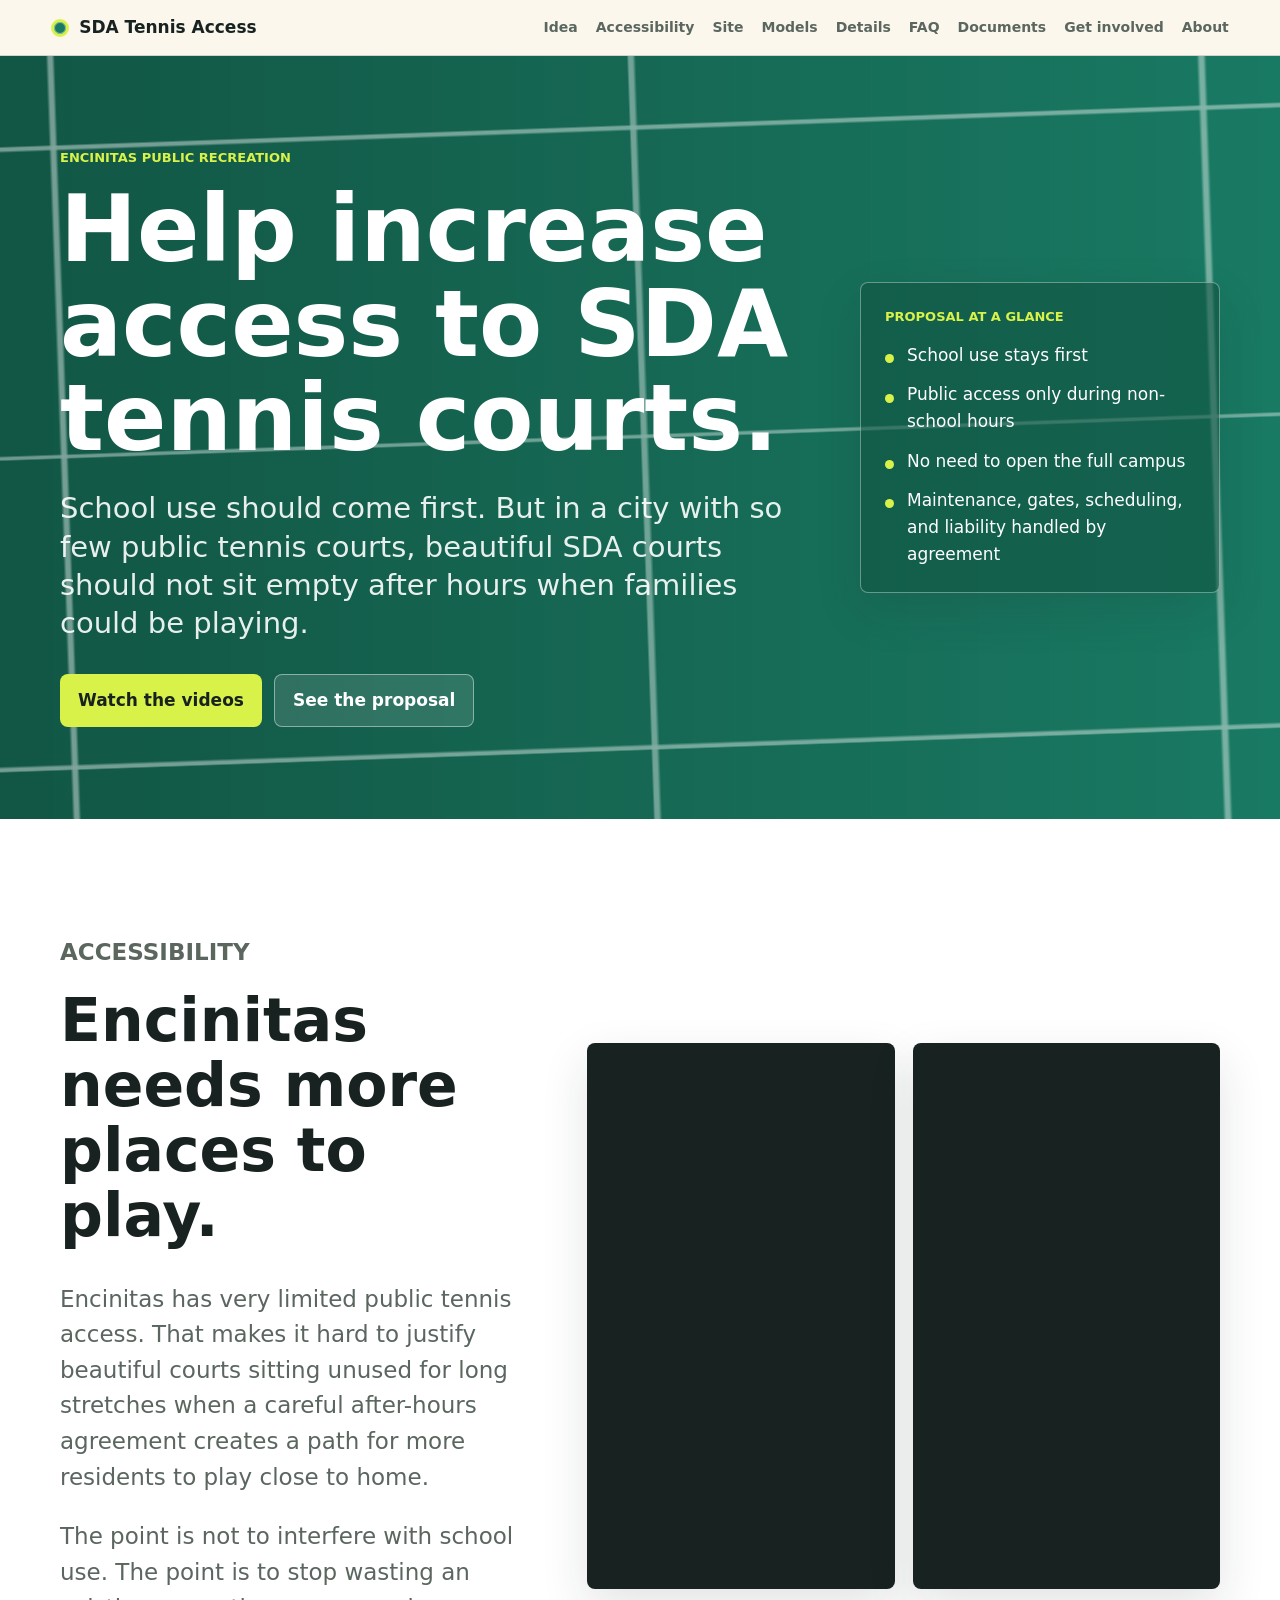
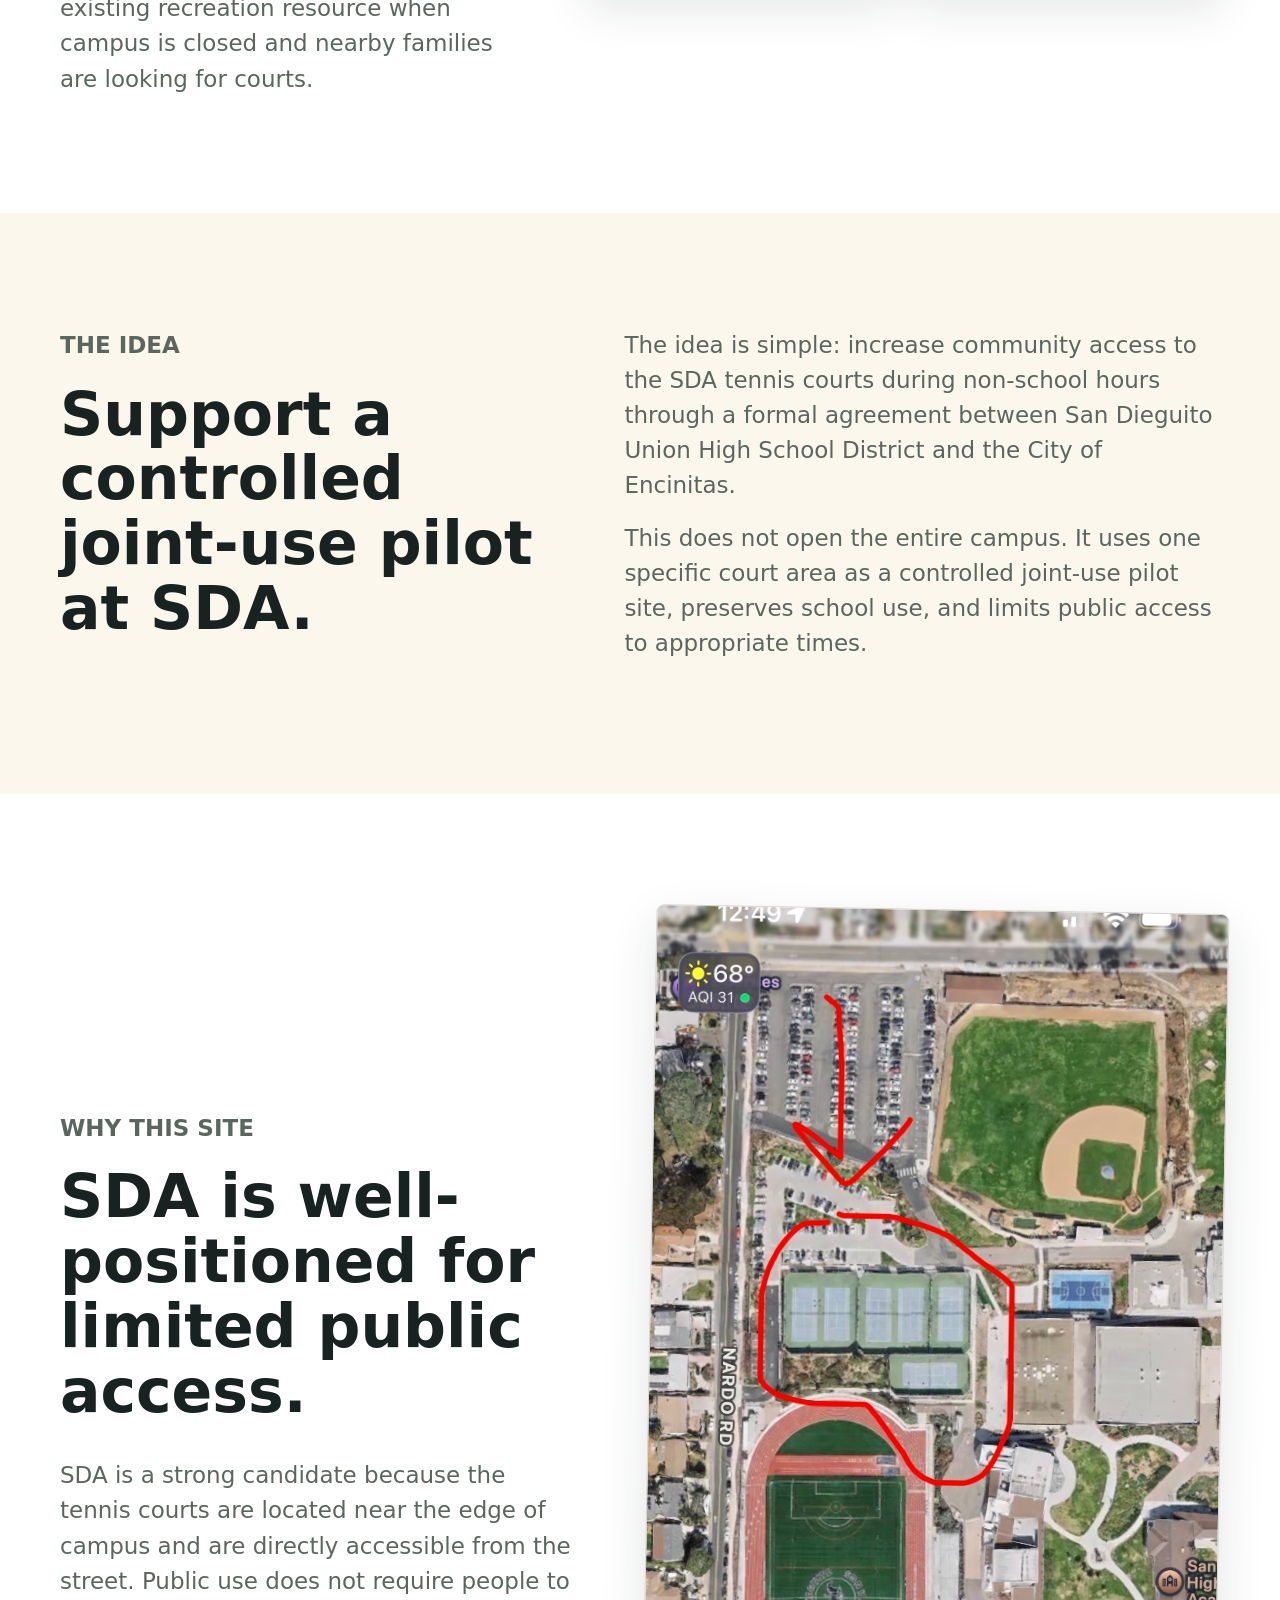
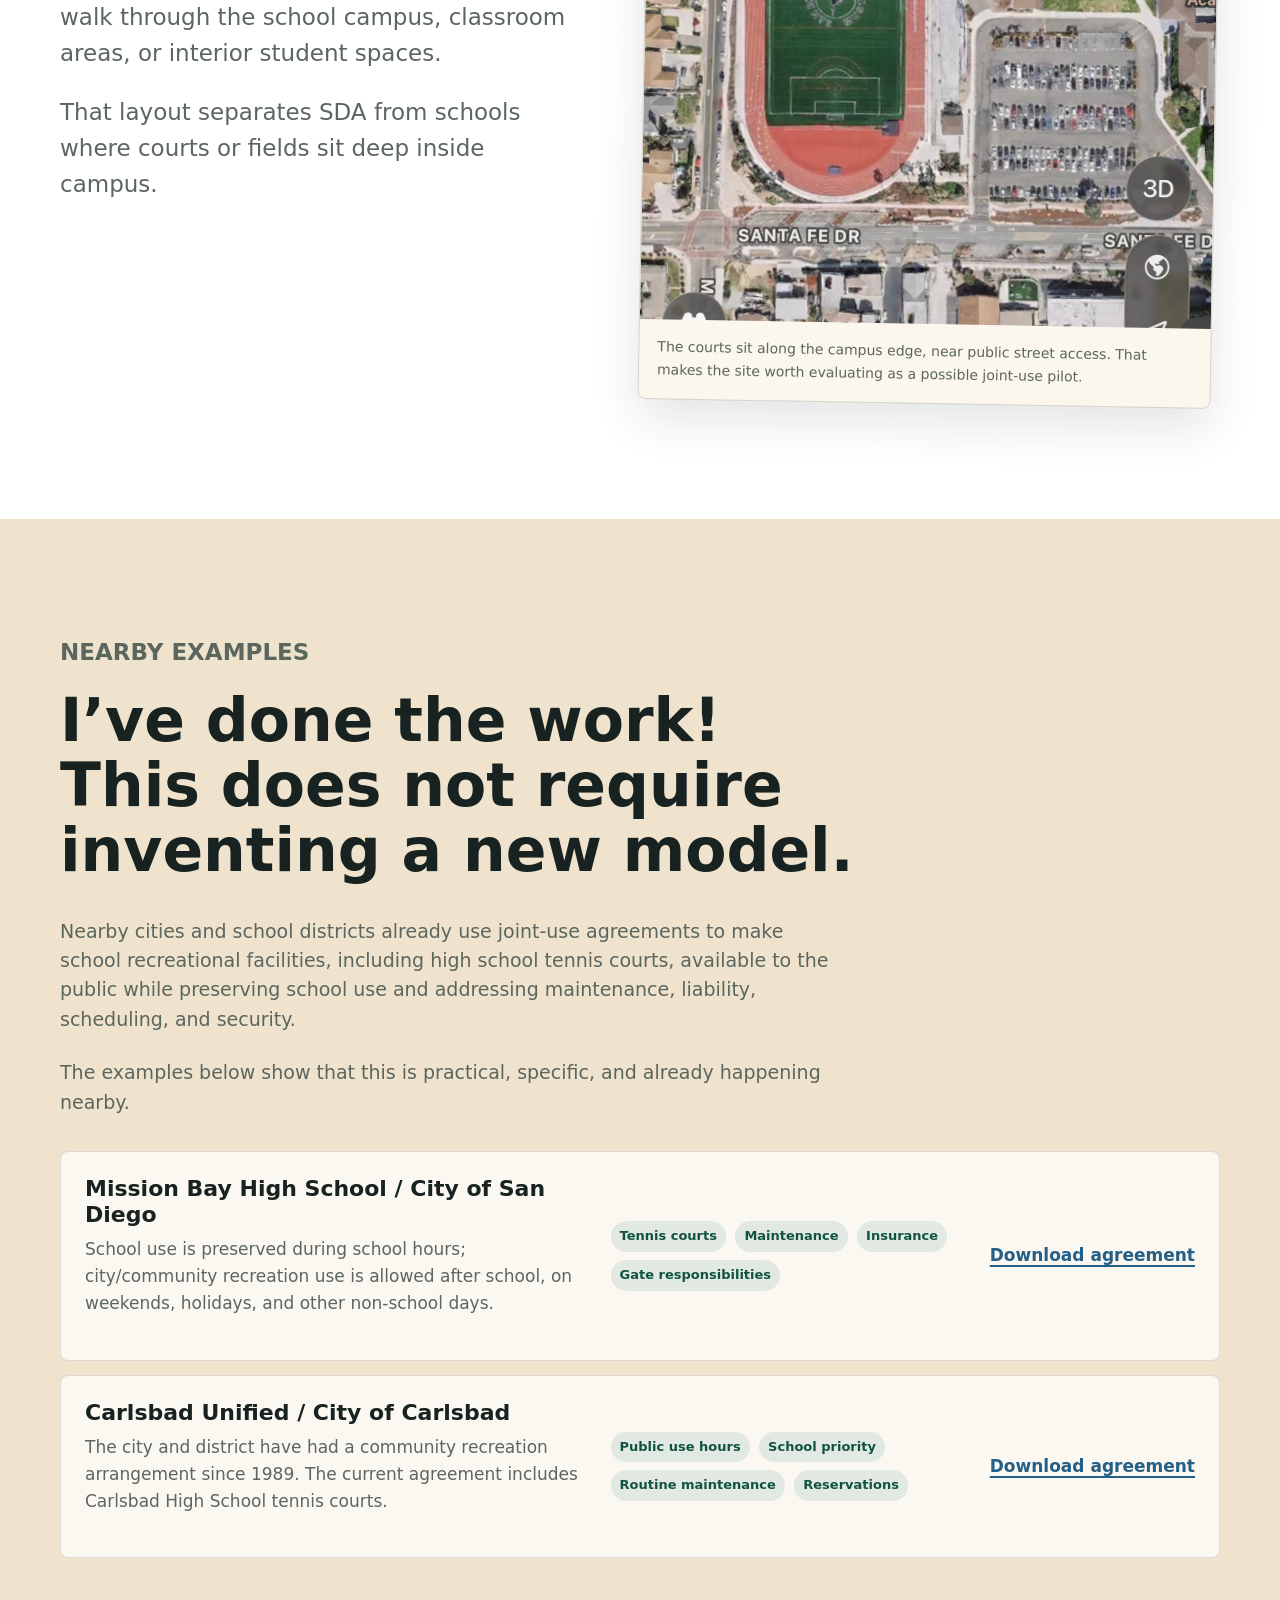
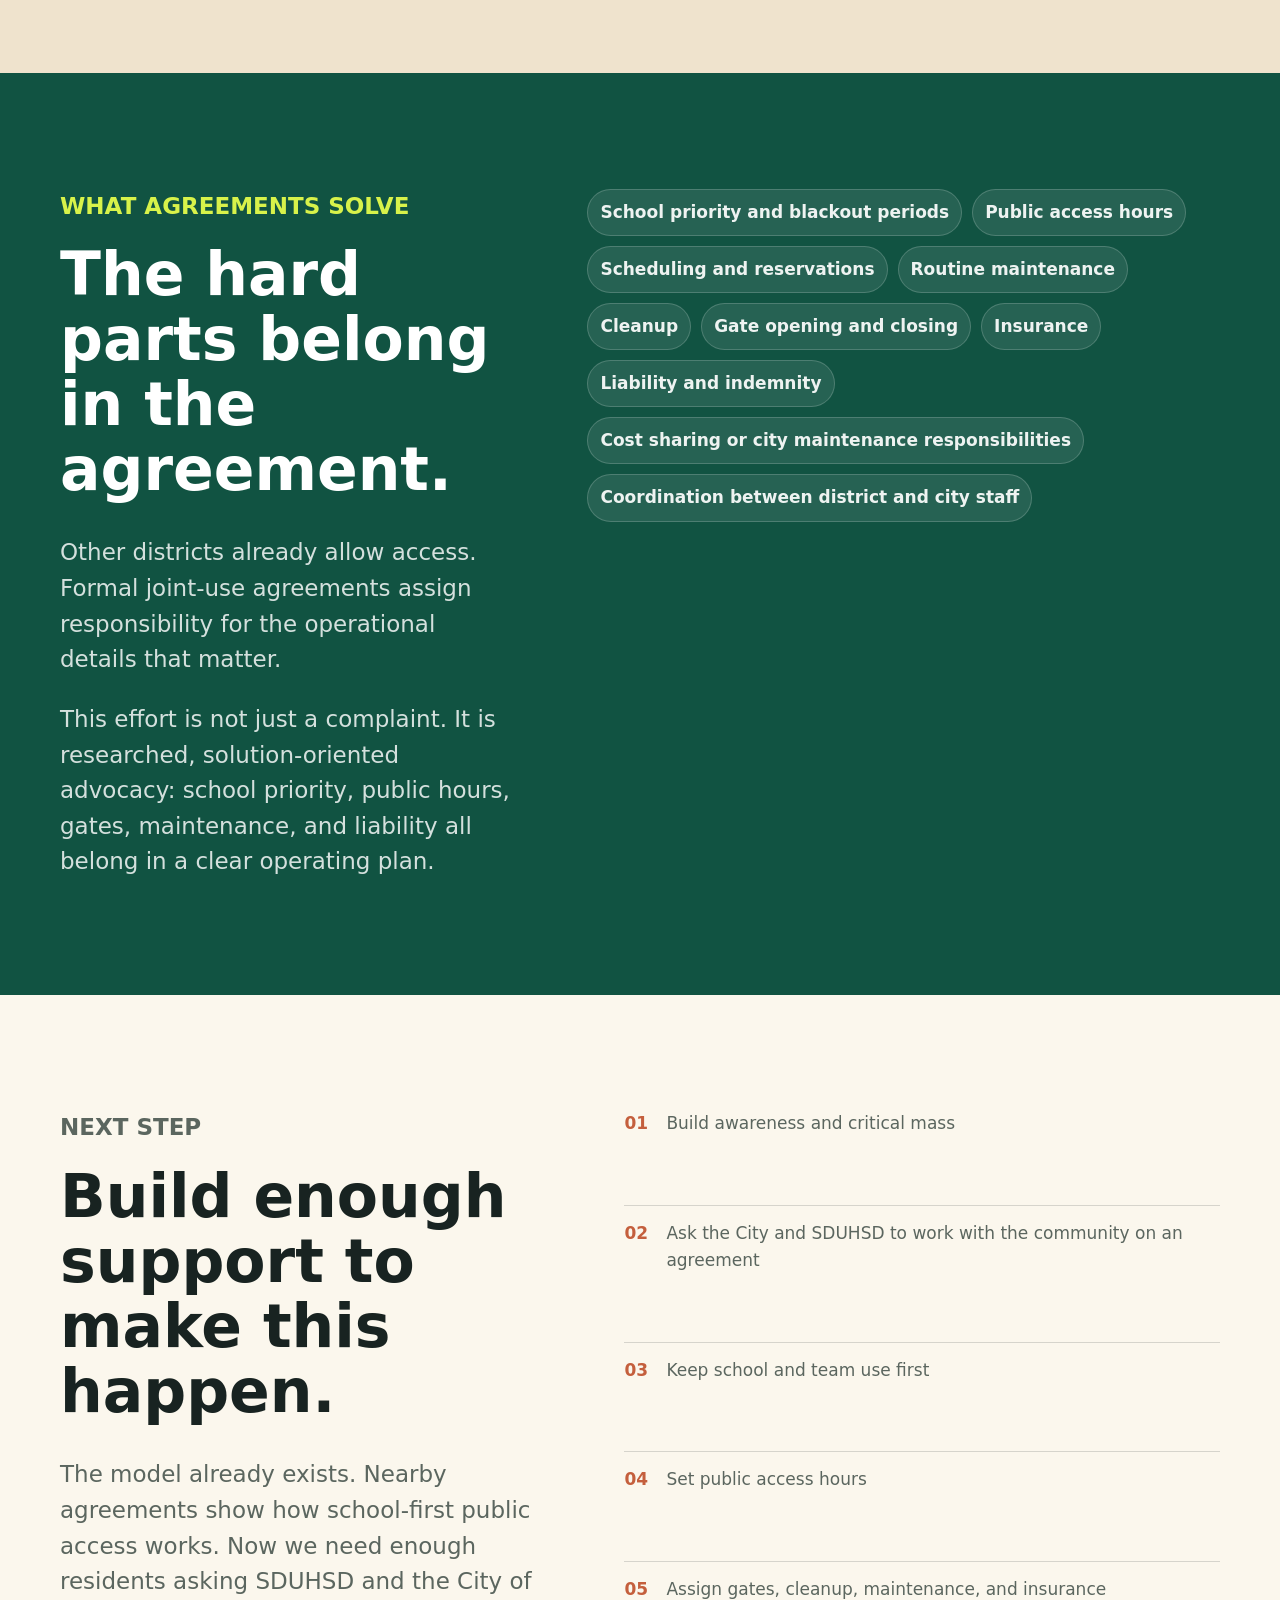
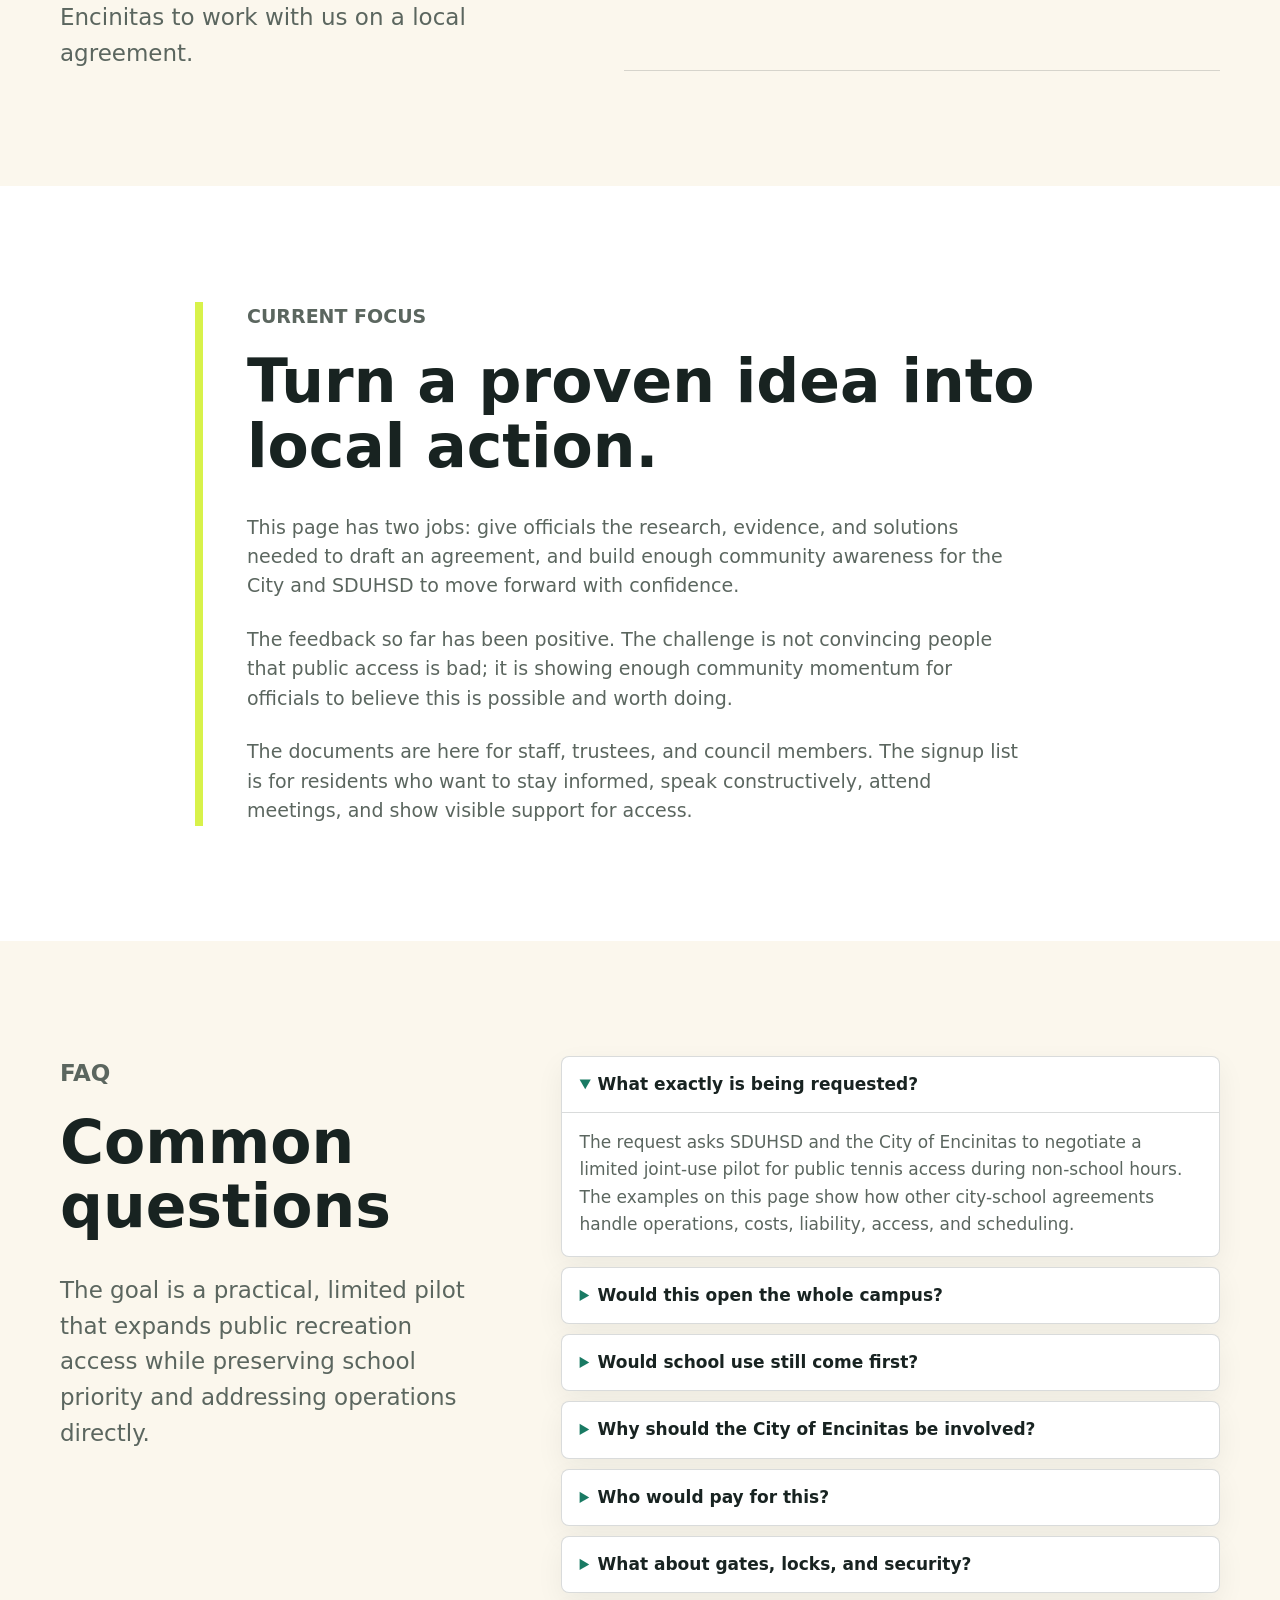
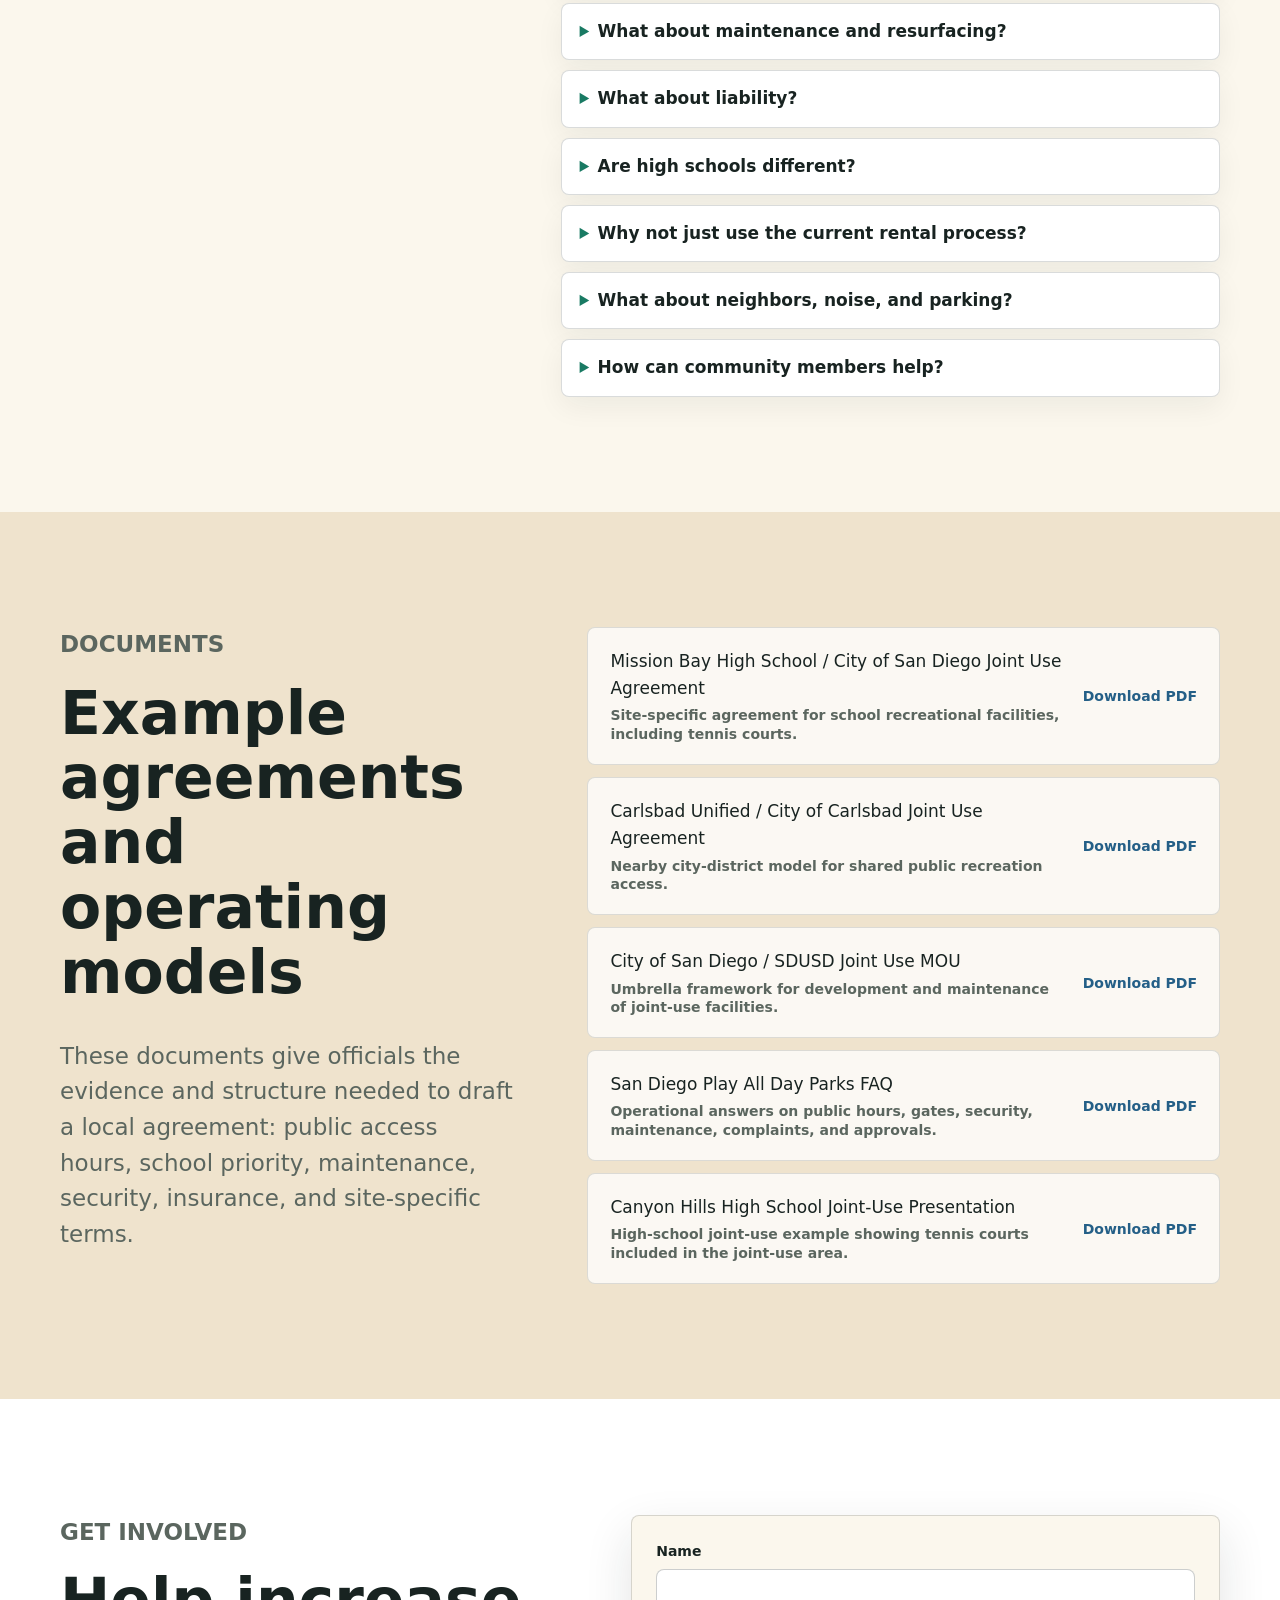
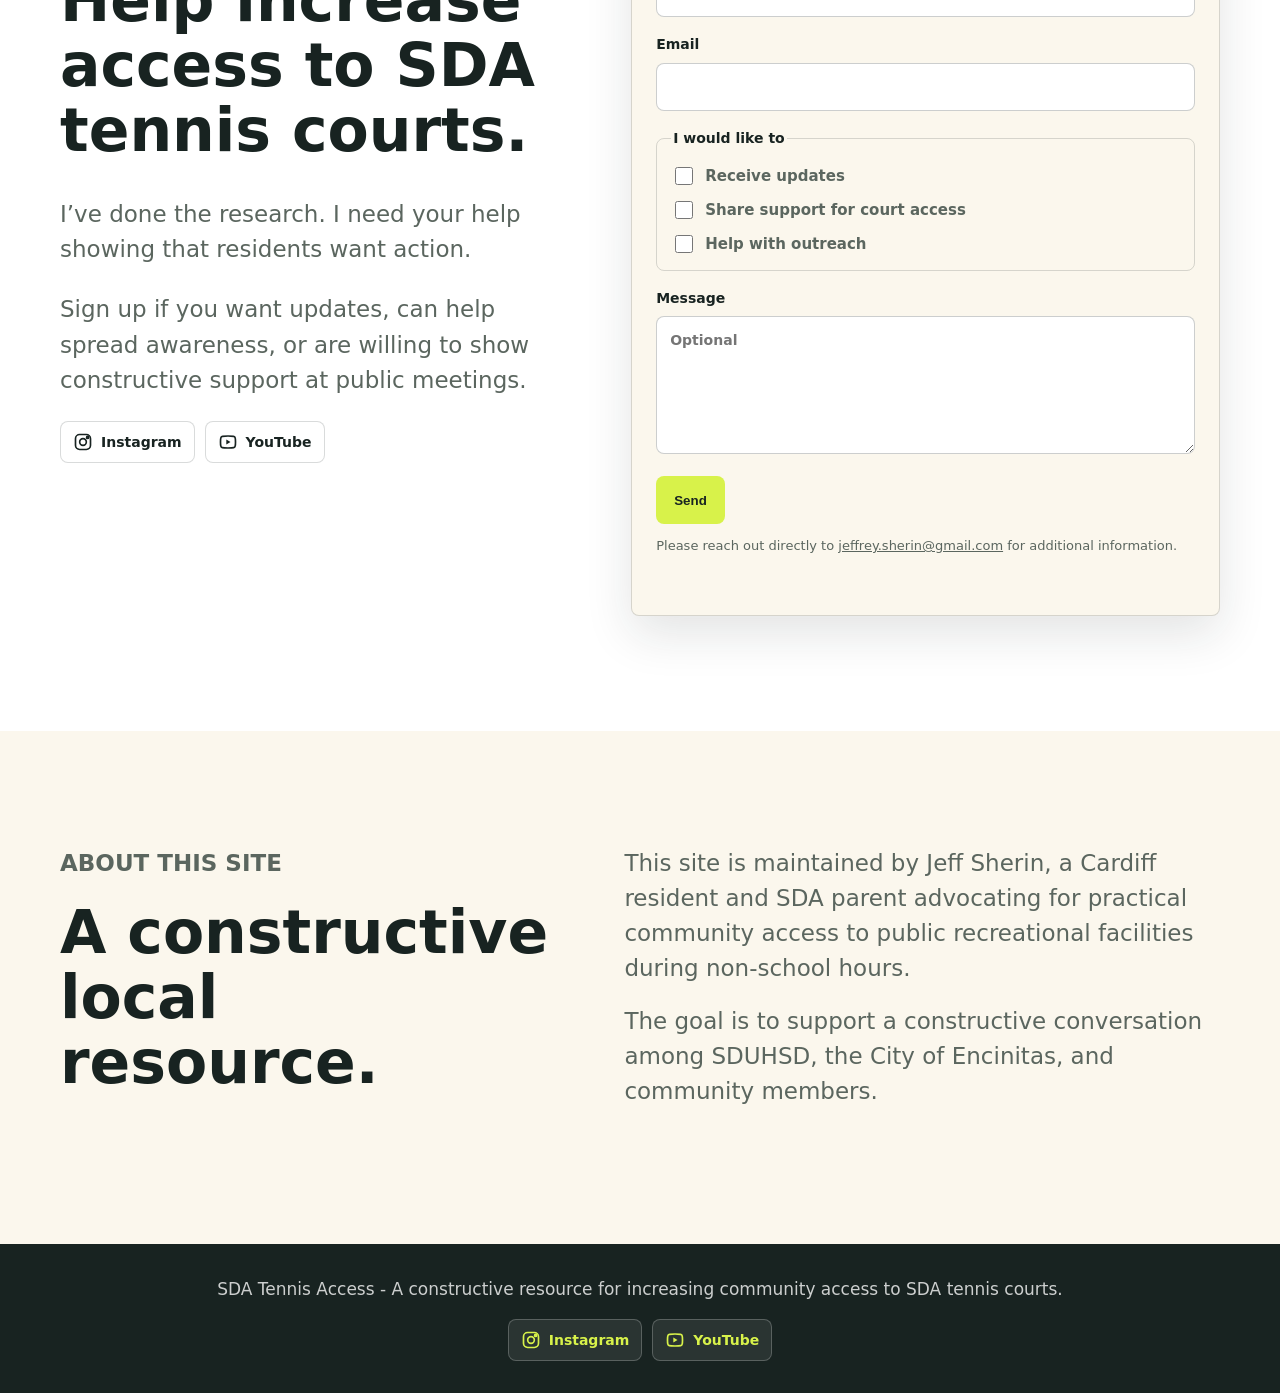
==== commit 96aad024: "Refine advocacy copy and section spacing" ====
--- a/index.html
+++ b/index.html
@@ -70,7 +70,7 @@
 
     <section id="accessibility" class="section accessibility-section">
       <div class="section-inner accessibility-grid">
-        <div>
+        <div class="section-copy">
           <p class="section-kicker">Accessibility</p>
           <h2>Encinitas needs more places to play.</h2>
           <p>
@@ -106,7 +106,7 @@
 
     <section id="idea" class="section intro-section">
       <div class="section-inner split">
-        <div>
+        <div class="section-copy">
           <p class="section-kicker">The idea</p>
           <h2>Support a controlled joint-use pilot at SDA.</h2>
         </div>
@@ -123,7 +123,7 @@
 
     <section id="why-sda" class="section site-section">
       <div class="section-inner site-grid">
-        <div>
+        <div class="section-copy">
           <p class="section-kicker">Why this site</p>
           <h2>SDA is well-positioned for limited public access.</h2>
           <p>
@@ -144,11 +144,14 @@
 
     <section id="models" class="section models-section">
       <div class="section-inner">
-        <div class="section-heading">
+        <div class="section-heading section-copy">
           <p class="section-kicker">Nearby examples</p>
-          <h2>This does not require inventing a new model.</h2>
+          <h2>I’ve done the work! This does not require inventing a new model.</h2>
           <p>
             Nearby cities and school districts already use joint-use agreements to make school recreational facilities, including high school tennis courts, available to the public while preserving school use and addressing maintenance, liability, scheduling, and security.
+          </p>
+          <p>
+            The examples below show that this is practical, specific, and already happening nearby.
           </p>
         </div>
 
@@ -190,14 +193,14 @@
 
     <section id="questions" class="section details-section">
       <div class="section-inner detail-grid">
-        <div>
+        <div class="section-copy">
           <p class="section-kicker">What agreements solve</p>
           <h2>The hard parts belong in the agreement.</h2>
           <p>
             Other districts already allow access. Formal joint-use agreements assign responsibility for the operational details that matter.
           </p>
           <p>
-            This effort offers solutions, not problems: school priority, public hours, gates, maintenance, and liability all belong in a clear operating plan.
+            This effort is not just a complaint. It is researched, solution-oriented advocacy: school priority, public hours, gates, maintenance, and liability all belong in a clear operating plan.
           </p>
         </div>
         <ul class="pill-list">
@@ -217,38 +220,42 @@
 
     <section class="section study-section">
       <div class="section-inner split">
-        <div>
-          <p class="section-kicker">What needs to be worked out</p>
-          <h2>The details are solvable.</h2>
+        <div class="section-copy">
+          <p class="section-kicker">Next step</p>
+          <h2>Build enough support to make this happen.</h2>
+          <p>
+            The model already exists. Nearby agreements show how school-first public access works. Now we need enough residents asking SDUHSD and the City of Encinitas to work with us on a local agreement.
+          </p>
         </div>
         <ul class="question-list">
-          <li>Will SDUHSD study SDA as a pilot site?</li>
-          <li>Will the City of Encinitas participate?</li>
-          <li>What maintenance, resurfacing, and cleanup costs need coverage?</li>
-          <li>Who opens, closes, and secures the gates?</li>
-          <li>What hours make sense?</li>
-          <li>How will school use, team use, tournaments, and reservations take priority?</li>
-          <li>What signage, fencing, locks, or scheduling systems are needed?</li>
+          <li>Build awareness and critical mass</li>
+          <li>Ask the City and SDUHSD to work with the community on an agreement</li>
+          <li>Keep school and team use first</li>
+          <li>Set public access hours</li>
+          <li>Assign gates, cleanup, maintenance, and insurance</li>
         </ul>
       </div>
     </section>
 
     <section class="section status-section">
-      <div class="section-inner status-box">
-        <p class="section-kicker">Current status</p>
-        <h2>Start with evaluation.</h2>
+      <div class="section-inner status-box section-copy">
+        <p class="section-kicker">Current focus</p>
+        <h2>Turn a proven idea into local action.</h2>
         <p>
-          This page gives community members, SDUHSD trustees, district staff, and City of Encinitas staff a practical starting point for evaluating joint use at SDA.
+          This page has two jobs: give officials the research, evidence, and solutions needed to draft an agreement, and build enough community awareness for the City and SDUHSD to move forward with confidence.
         </p>
         <p>
-          Nearby joint-use agreements give the conversation real examples instead of speculation.
+          The feedback so far has been positive. The challenge is not convincing people that public access is bad; it is showing enough community momentum for officials to believe this is possible and worth doing.
+        </p>
+        <p>
+          The documents are here for staff, trustees, and council members. The signup list is for residents who want to stay informed, speak constructively, attend meetings, and show visible support for access.
         </p>
       </div>
     </section>
 
     <section id="faq" class="section faq-section">
       <div class="section-inner faq-grid">
-        <div>
+        <div class="section-copy">
           <p class="section-kicker">FAQ</p>
           <h2>Common questions</h2>
           <p>
@@ -260,7 +267,7 @@
           <details open>
             <summary>What exactly is being requested?</summary>
             <p>
-              The request asks SDUHSD and the City of Encinitas to evaluate SDA as a limited joint-use pilot for public tennis access during non-school hours. The first step is not a permanent commitment. It is a staff-level review of operations, costs, liability, access, and scheduling.
+              The request asks SDUHSD and the City of Encinitas to negotiate a limited joint-use pilot for public tennis access during non-school hours. The examples on this page show how other city-school agreements handle operations, costs, liability, access, and scheduling.
             </p>
           </details>
 
@@ -337,7 +344,7 @@
           <details>
             <summary>How can community members help?</summary>
             <p>
-              Sign up for updates, share your interest in public tennis access, and be willing to contact city or district decision-makers when there is a clear next step. The most useful message is support for evaluating a limited joint-use pilot.
+              Sign up, share your interest in public tennis access, and be ready to contact officials or attend City Council and school board meetings. The goal is to build enough awareness and constructive community support for the city and district to move forward.
             </p>
           </details>
         </div>
@@ -346,11 +353,11 @@
 
     <section id="documents" class="section documents-section">
       <div class="section-inner document-grid">
-        <div>
+        <div class="section-copy">
           <p class="section-kicker">Documents</p>
           <h2>Example agreements and operating models</h2>
           <p>
-            These documents show how nearby city-school joint-use models handle public access, maintenance, security, and site-specific agreements.
+            These documents give officials the evidence and structure needed to draft a local agreement: public access hours, school priority, maintenance, security, insurance, and site-specific terms.
           </p>
         </div>
         <div class="document-list">
@@ -395,14 +402,14 @@
 
     <section id="get-involved" class="section contact-section">
       <div class="section-inner contact-grid">
-        <div>
+        <div class="section-copy">
           <p class="section-kicker">Get involved</p>
           <h2>Help increase access to SDA tennis courts.</h2>
           <p>
-            Sign up to receive updates, share your perspective, or help show community interest in a practical joint-use pilot.
-          </p>
-          <p>
-            Video updates are planned for Instagram, TikTok, and Facebook. The signup list will help keep interested neighbors connected as the effort develops.
+            I’ve done the research. I need your help showing that residents want action.
+          </p>
+          <p>
+            Sign up if you want updates, can help spread awareness, or are willing to show constructive support at public meetings.
           </p>
           <div class="social-links" aria-label="SDA Tennis Access social links">
             <a href="https://www.instagram.com/sdatennisaccess" target="_blank" rel="noopener noreferrer" aria-label="Follow SDA Tennis Access on Instagram">
@@ -471,7 +478,7 @@
 
     <section id="about" class="section about-section">
       <div class="section-inner split">
-        <div>
+        <div class="section-copy">
           <p class="section-kicker">About this site</p>
           <h2>A constructive local resource.</h2>
         </div>
--- a/style.css
+++ b/style.css
@@ -242,6 +242,33 @@
   color: var(--clay);
 }
 
+.section-copy {
+  display: grid;
+  align-content: start;
+}
+
+.section-copy .section-kicker {
+  margin-bottom: 18px;
+}
+
+.section-copy h2 {
+  max-width: 820px;
+  margin: 0 0 34px;
+  line-height: 1.08;
+}
+
+.section-copy p {
+  max-width: 780px;
+  margin: 0;
+  color: var(--muted);
+  font-size: clamp(19px, 2vw, 23px);
+  line-height: 1.55;
+}
+
+.section-copy p + p {
+  margin-top: 24px;
+}
+
 .split {
   display: grid;
   grid-template-columns: minmax(260px, 0.82fr) minmax(0, 1fr);
@@ -263,10 +290,6 @@
   grid-template-columns: minmax(280px, 0.72fr) minmax(0, 1fr);
   gap: clamp(28px, 6vw, 72px);
   align-items: center;
-}
-
-.accessibility-grid p {
-  color: var(--muted);
 }
 
 .shorts-grid {
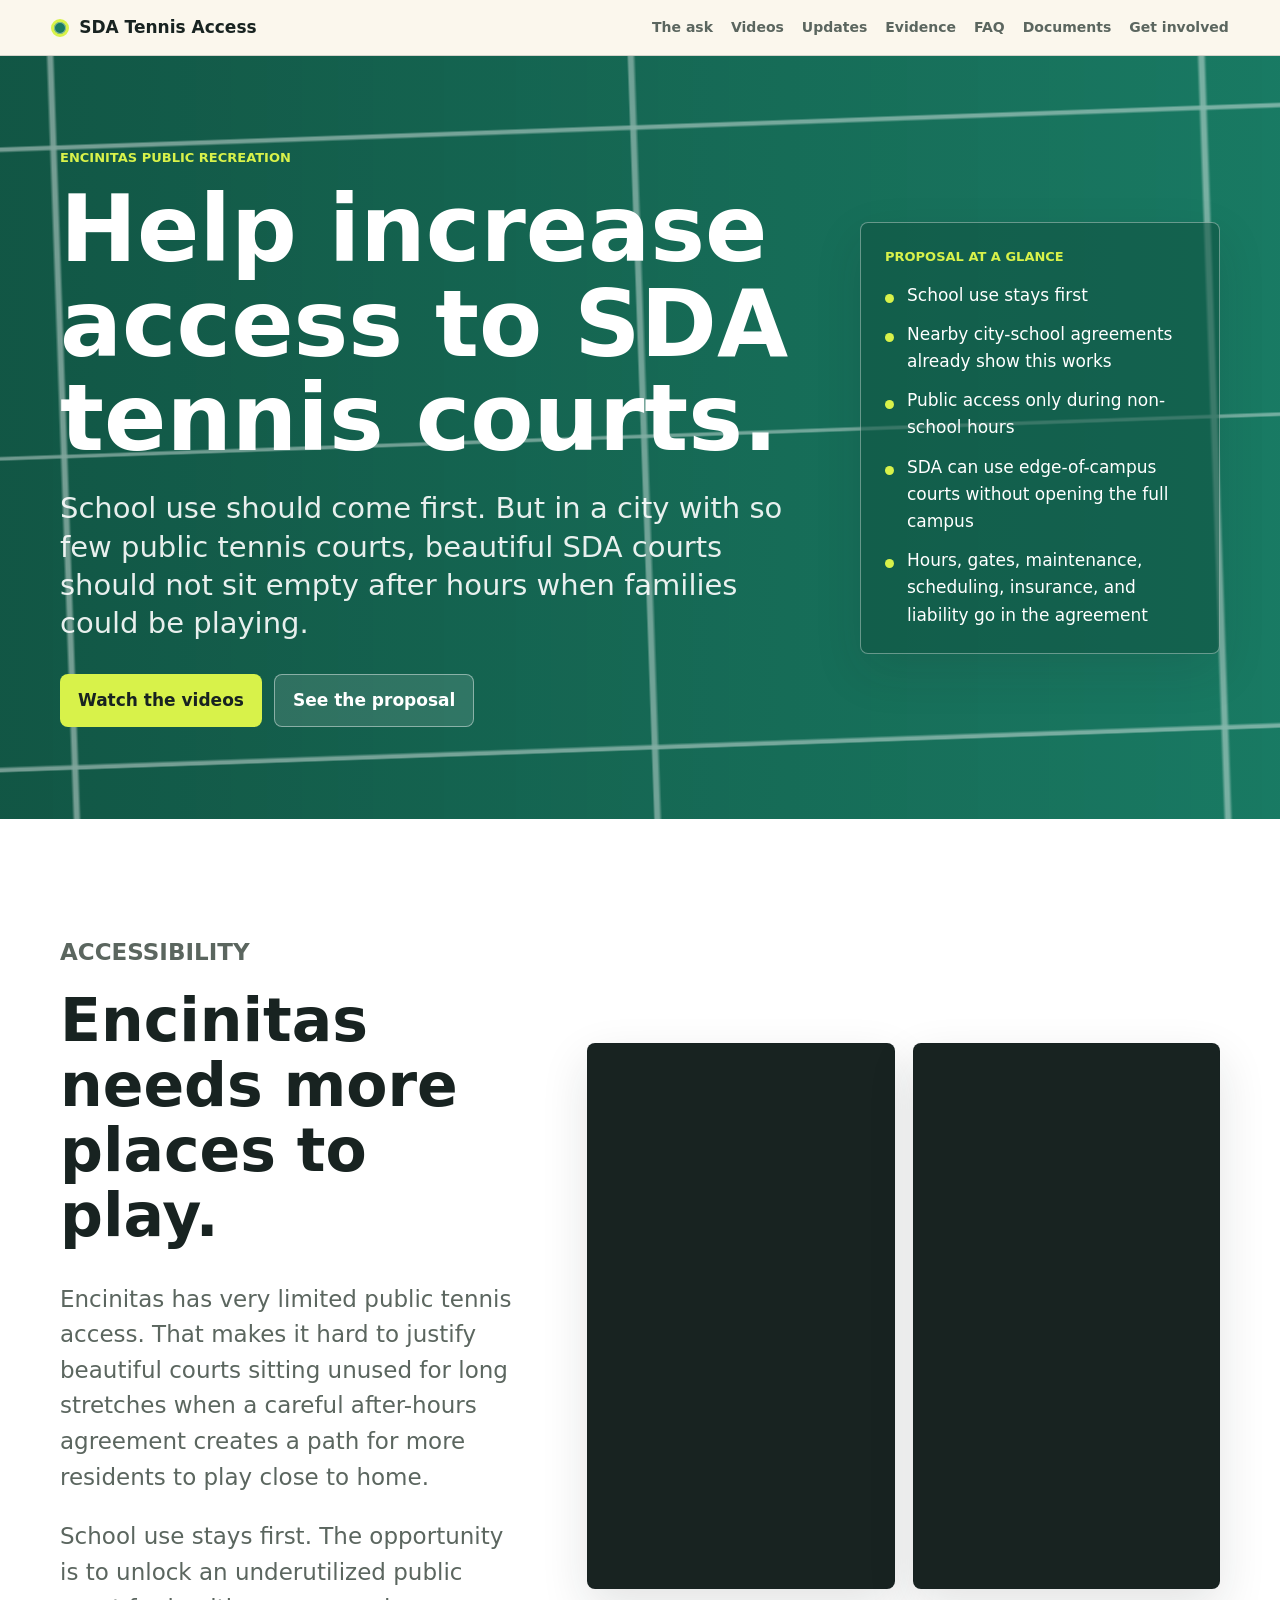
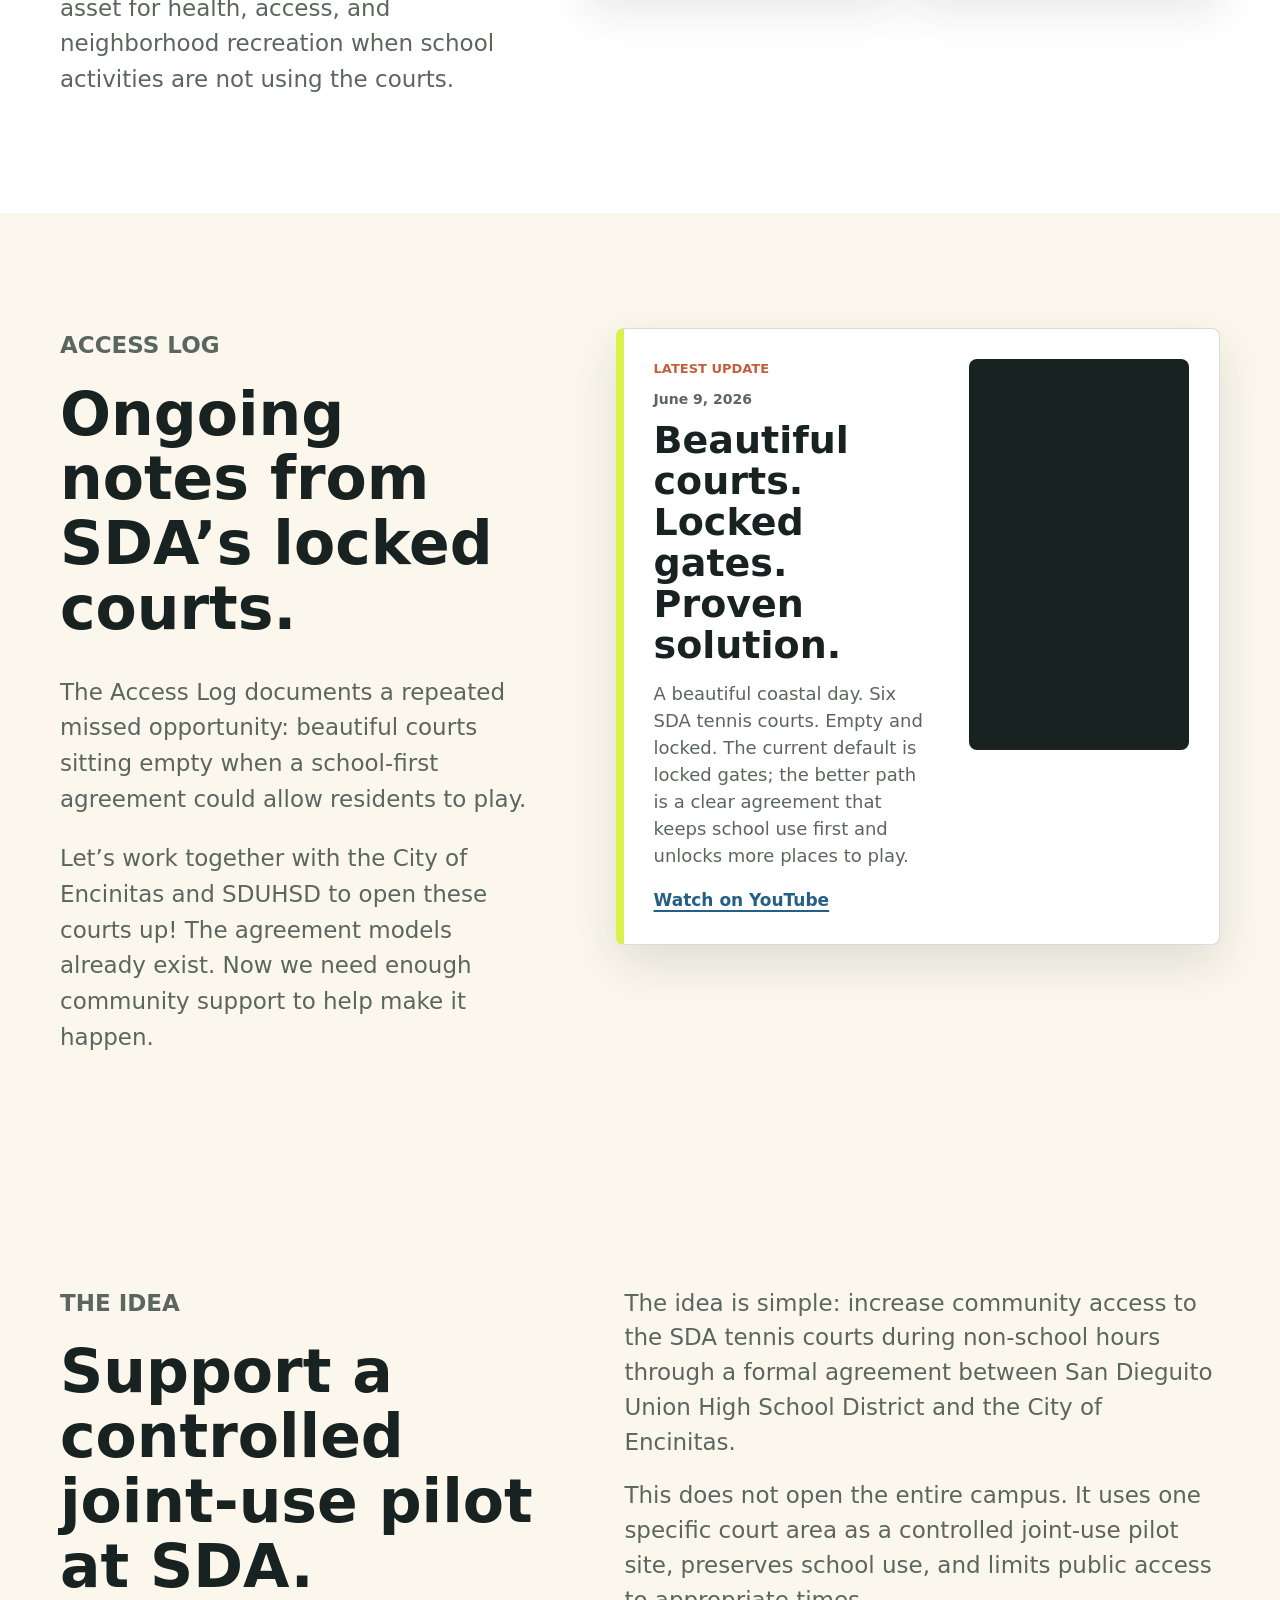
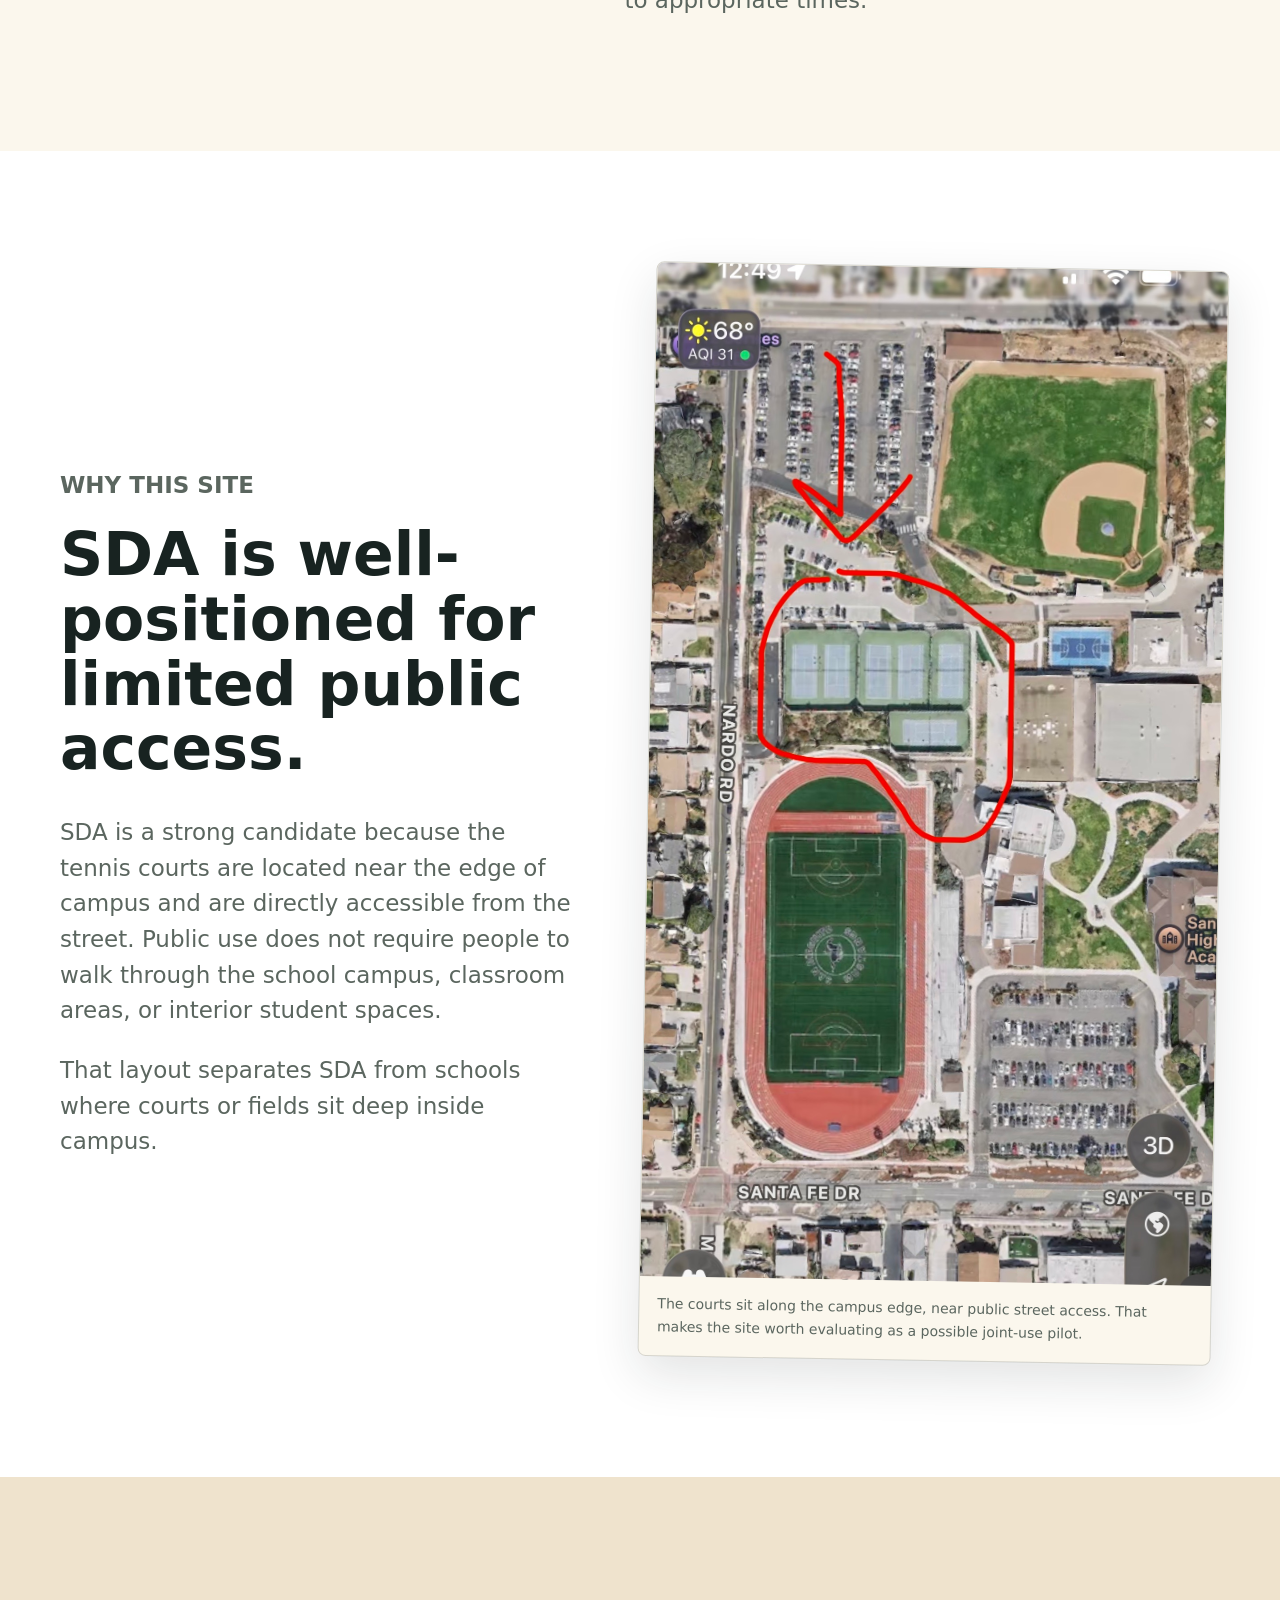
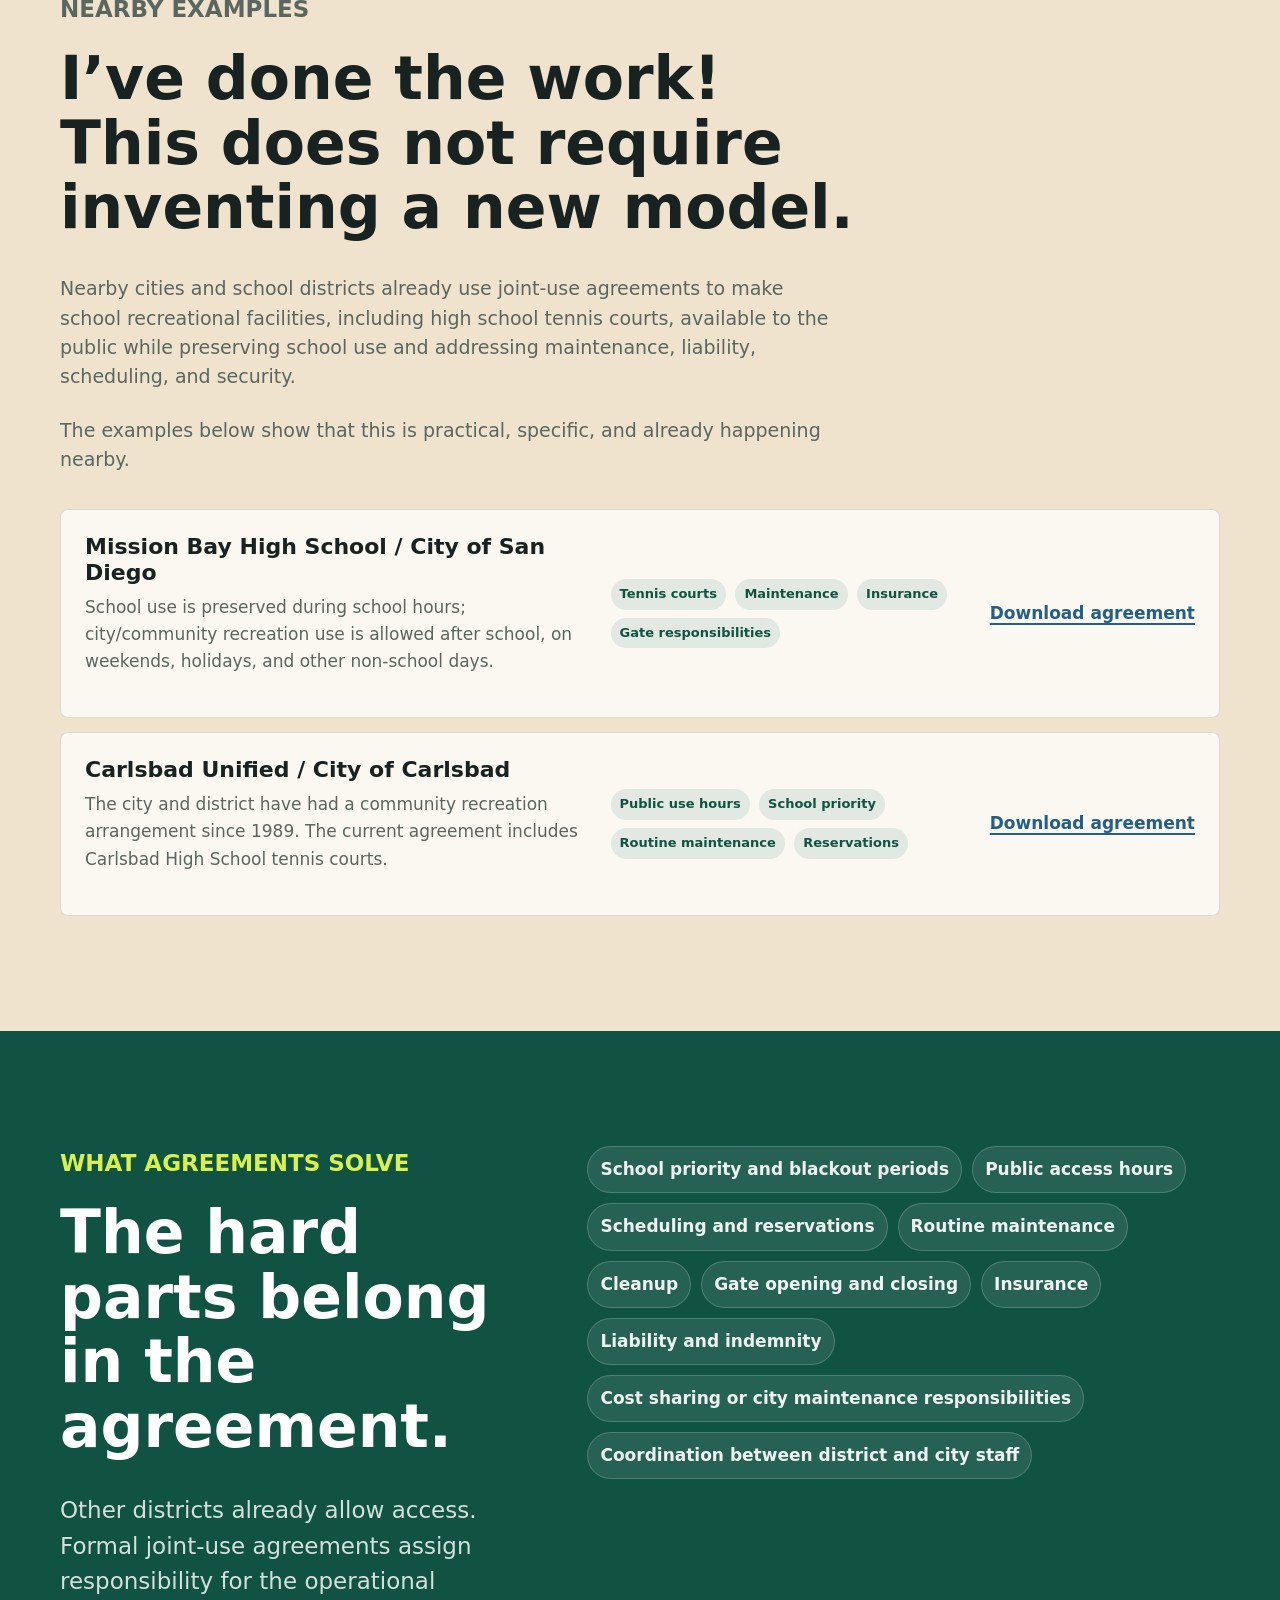
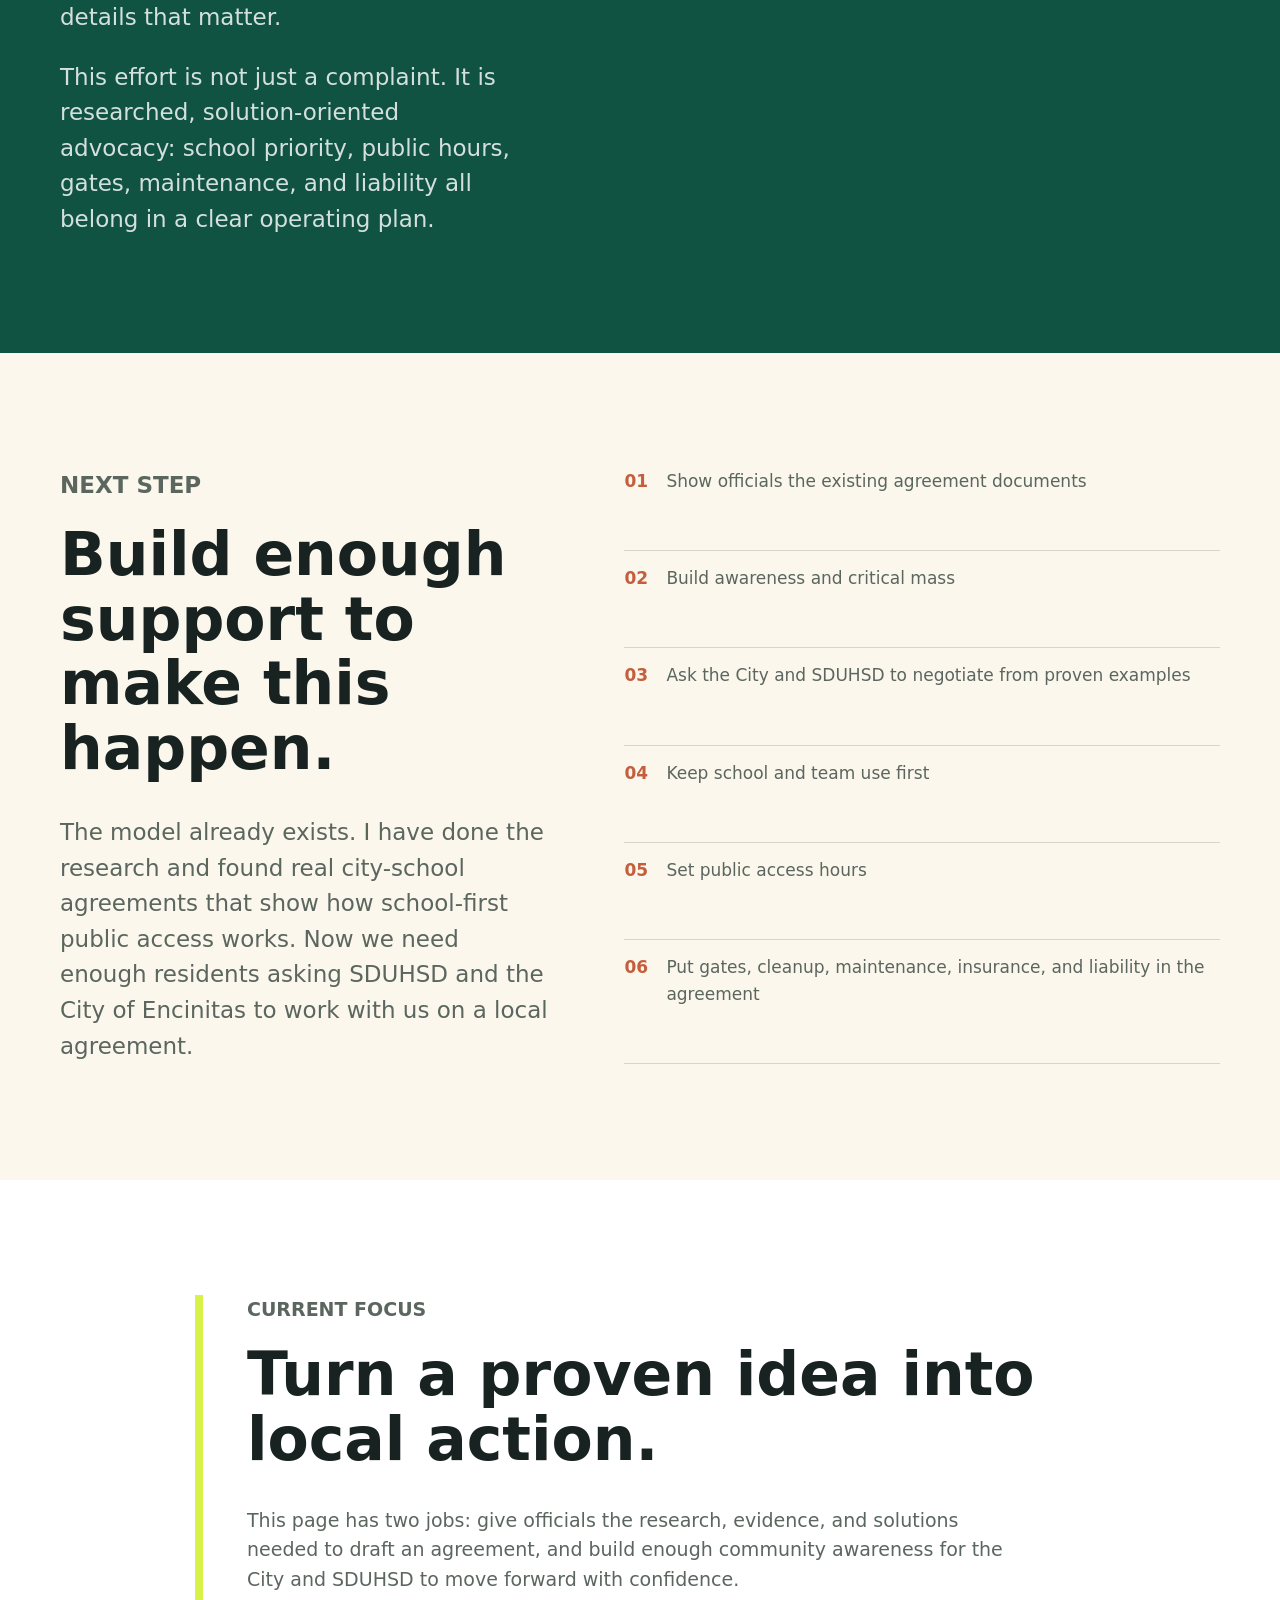
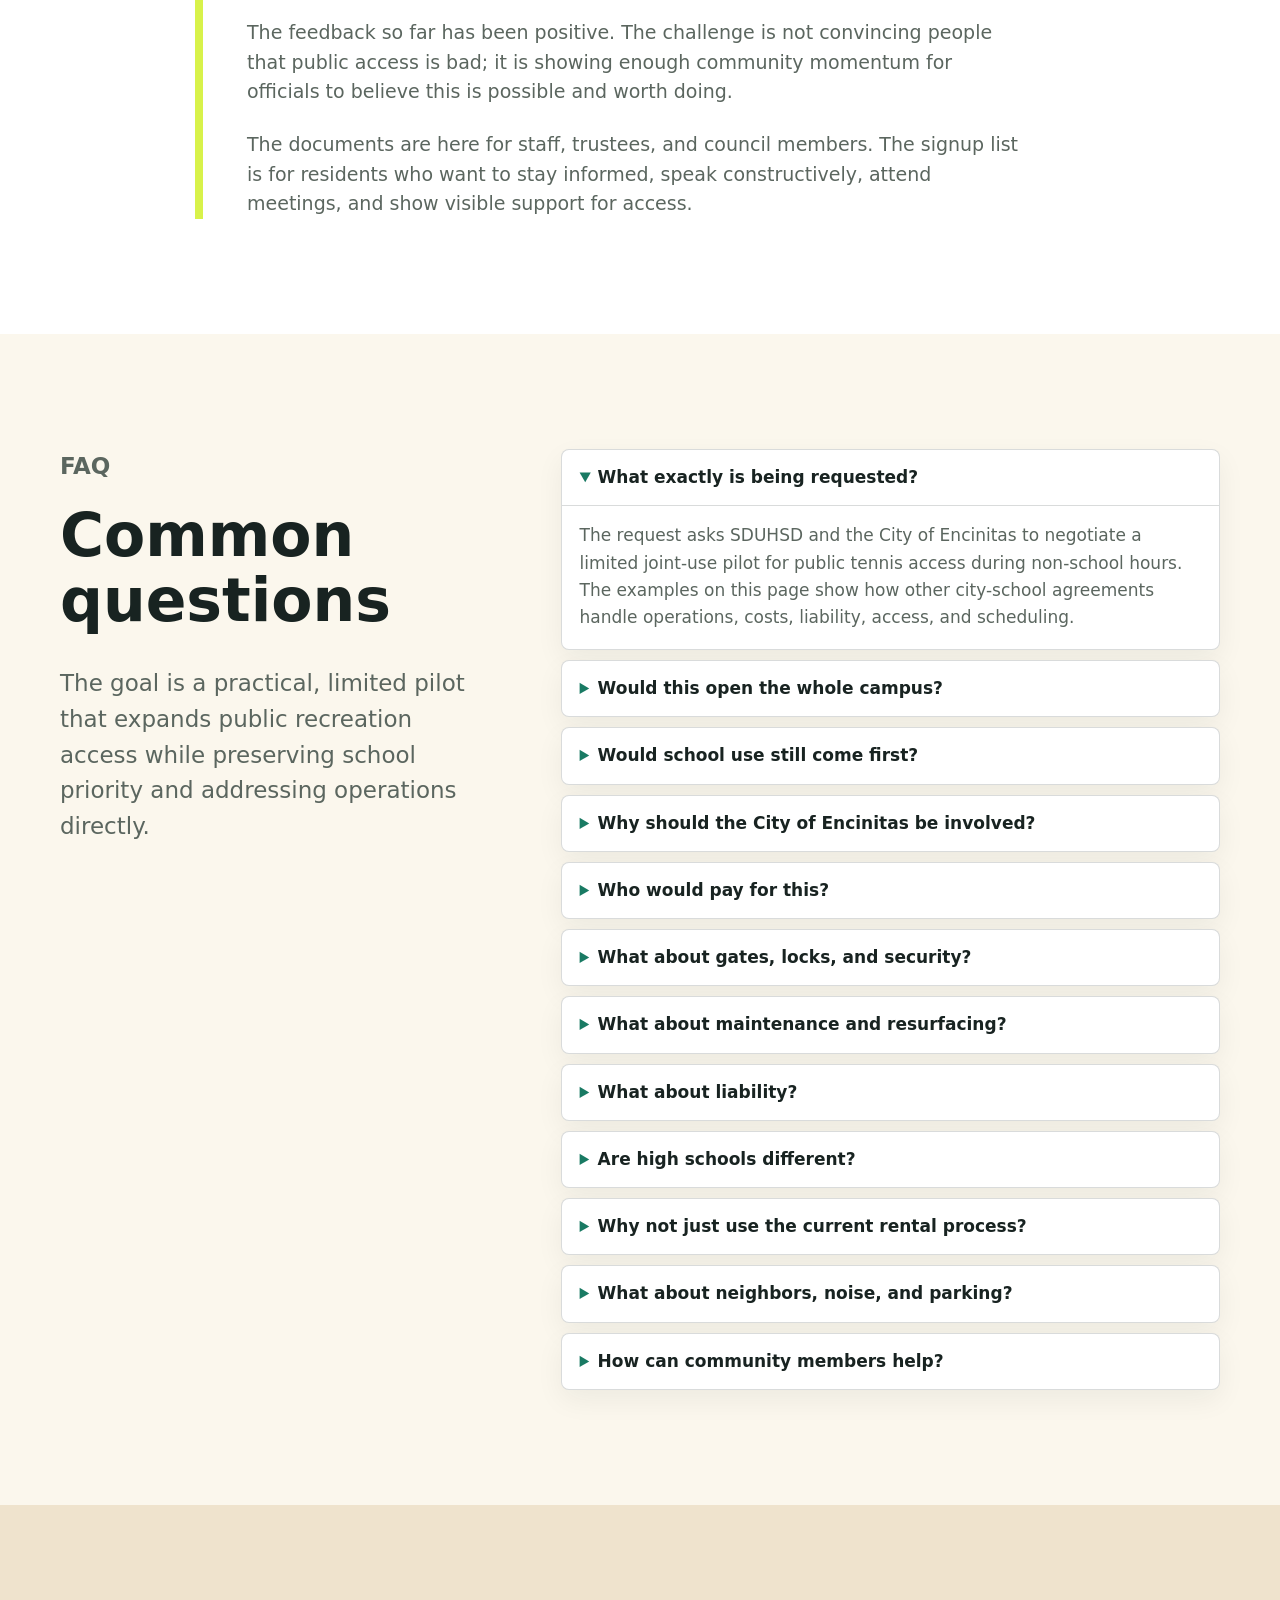
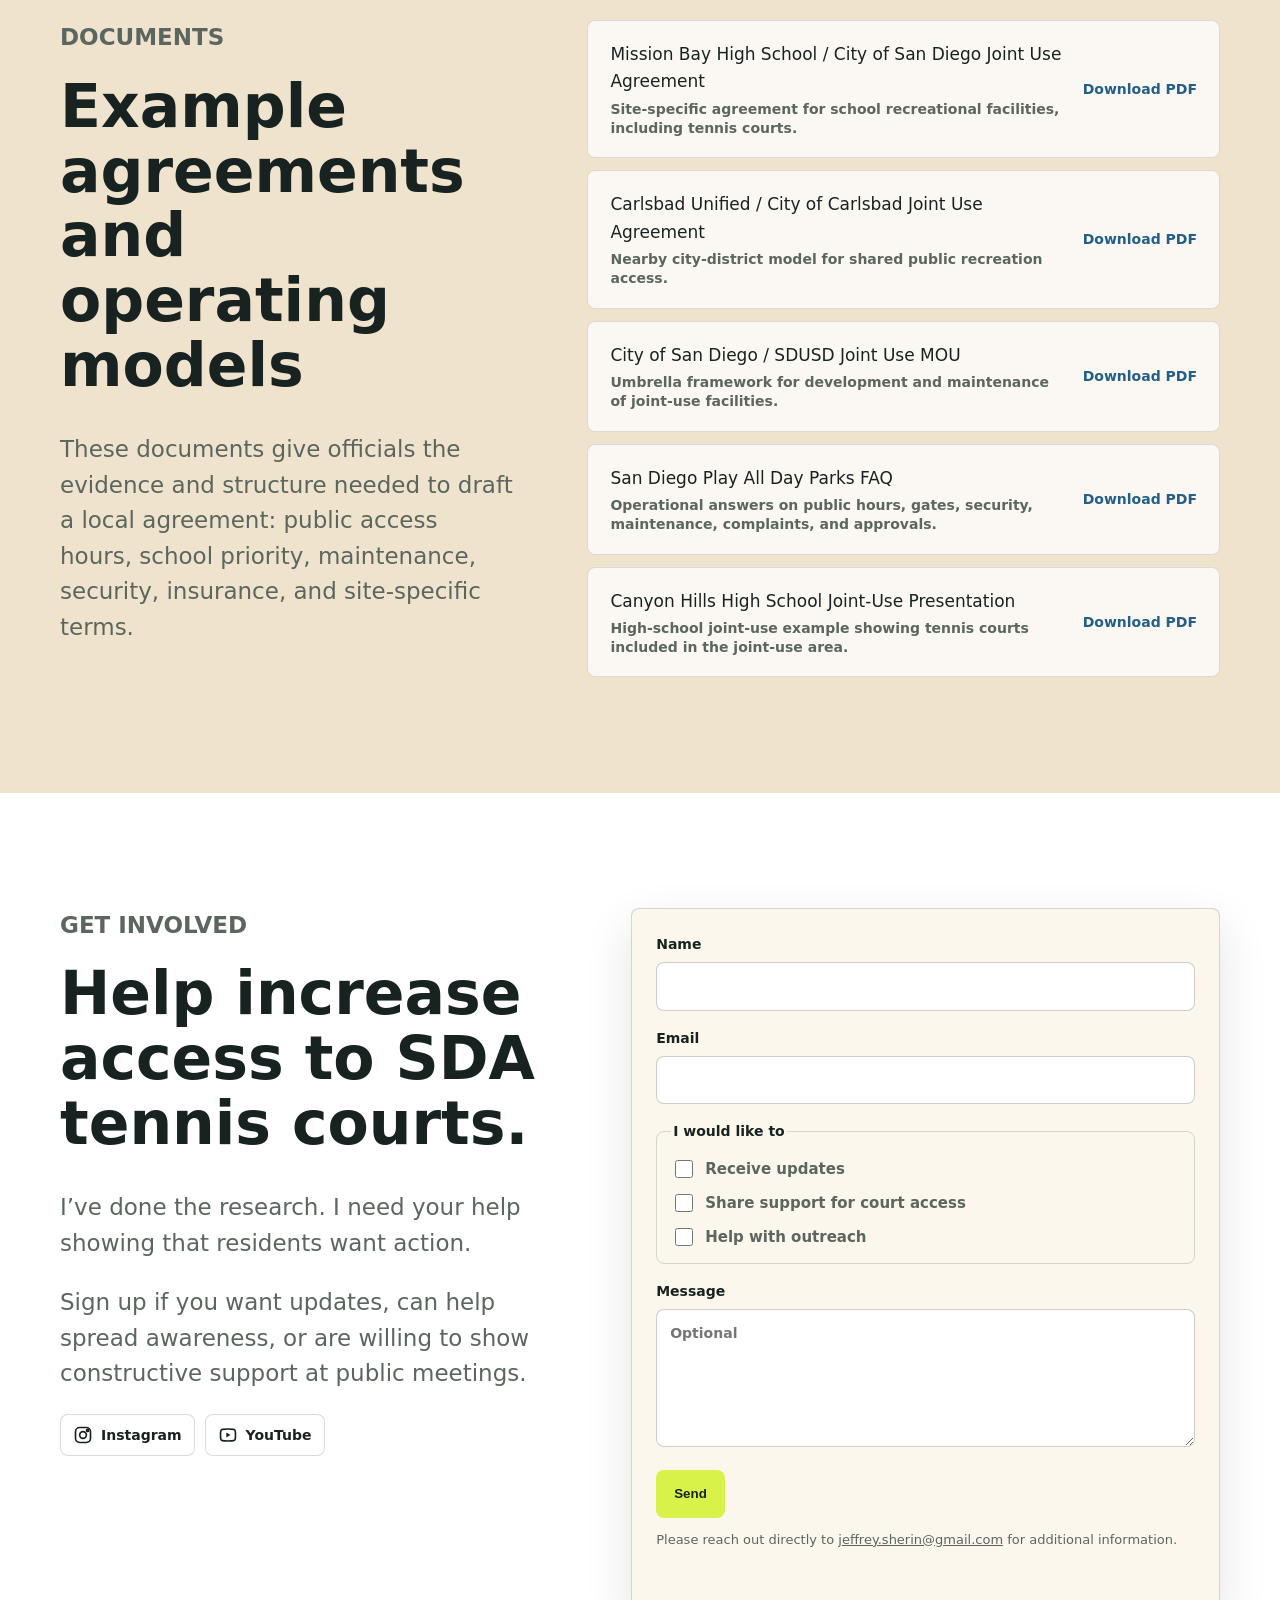
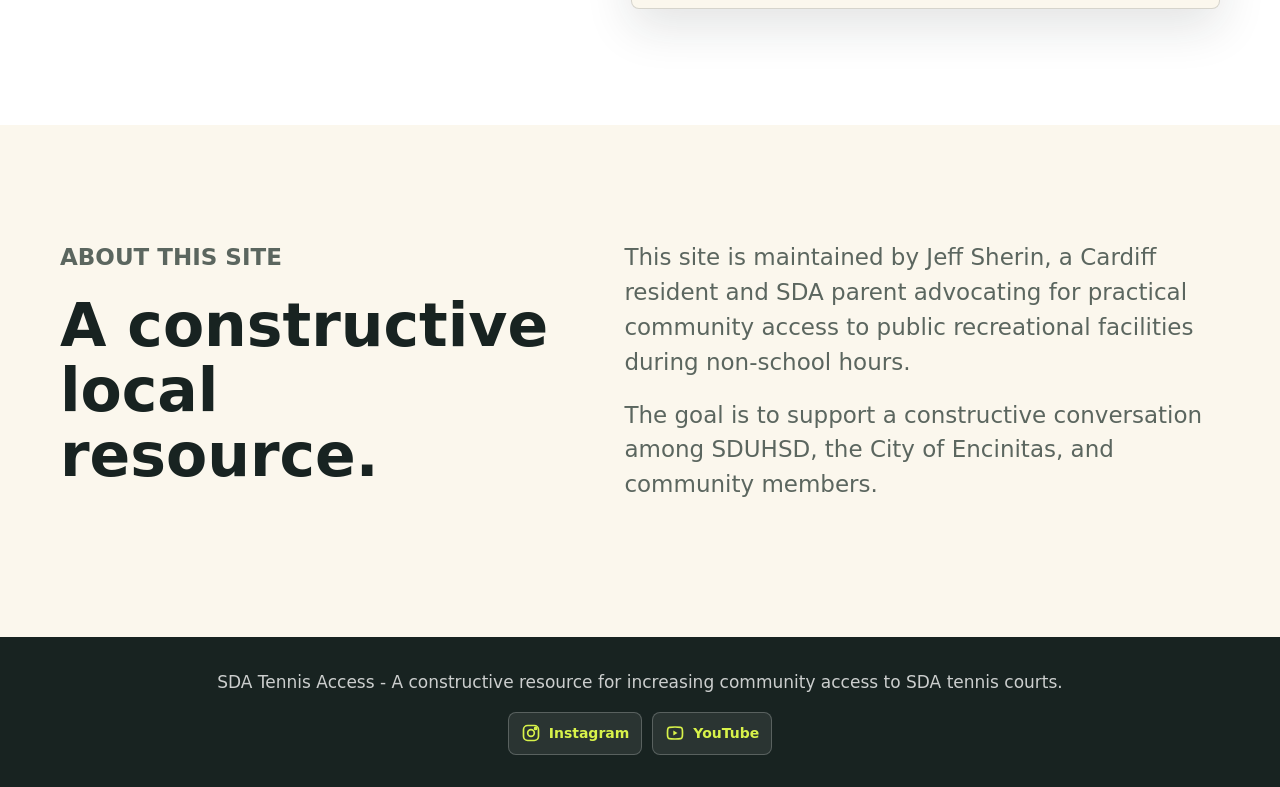
==== commit 2d2c6b8f: "Add access log section" ====
--- a/index.html
+++ b/index.html
@@ -19,7 +19,7 @@
     gtag('js', new Date());
     gtag('config', 'G-CEEJ8RYQ07');
   </script>
-  <link rel="stylesheet" href="style.css">
+  <link rel="stylesheet" href="style.css?v=20260609-access-log">
 </head>
 <body>
   <header class="site-header">
@@ -28,15 +28,13 @@
       <span>SDA Tennis Access</span>
     </a>
     <nav class="site-nav" aria-label="Primary navigation">
-      <a href="#idea">Idea</a>
-      <a href="#accessibility">Accessibility</a>
-      <a href="#why-sda">Site</a>
-      <a href="#models">Models</a>
-      <a href="#questions">Details</a>
+      <a href="#idea">The ask</a>
+      <a href="#accessibility">Videos</a>
+      <a href="#access-log">Updates</a>
+      <a href="#models">Evidence</a>
       <a href="#faq">FAQ</a>
       <a href="#documents">Documents</a>
       <a href="#get-involved">Get involved</a>
-      <a href="#about">About</a>
     </nav>
   </header>
 
@@ -60,9 +58,10 @@
           <p class="panel-label">Proposal at a glance</p>
           <ul>
             <li>School use stays first</li>
+            <li>Nearby city-school agreements already show this works</li>
             <li>Public access only during non-school hours</li>
-            <li>No need to open the full campus</li>
-            <li>Maintenance, gates, scheduling, and liability handled by agreement</li>
+            <li>SDA can use edge-of-campus courts without opening the full campus</li>
+            <li>Hours, gates, maintenance, scheduling, insurance, and liability go in the agreement</li>
           </ul>
         </aside>
       </div>
@@ -77,7 +76,7 @@
             Encinitas has very limited public tennis access. That makes it hard to justify beautiful courts sitting unused for long stretches when a careful after-hours agreement creates a path for more residents to play close to home.
           </p>
           <p>
-            The point is not to interfere with school use. The point is to stop wasting an existing recreation resource when campus is closed and nearby families are looking for courts.
+            School use stays first. The opportunity is to unlock an underutilized public asset for health, access, and neighborhood recreation when school activities are not using the courts.
           </p>
         </div>
 
@@ -104,6 +103,42 @@
       </div>
     </section>
 
+    <section id="access-log" class="section access-log-section">
+      <div class="section-inner access-log-grid">
+        <div class="section-copy">
+          <p class="section-kicker">Access log</p>
+          <h2>Ongoing notes from SDA’s locked courts.</h2>
+          <p>
+            The Access Log documents a repeated missed opportunity: beautiful courts sitting empty when a school-first agreement could allow residents to play.
+          </p>
+          <p>
+            Let’s work together with the City of Encinitas and SDUHSD to open these courts up! The agreement models already exist. Now we need enough community support to help make it happen.
+          </p>
+        </div>
+
+        <article class="latest-update" aria-labelledby="latest-update-title">
+          <div class="latest-update-copy">
+            <p class="update-label">Latest update</p>
+            <time datetime="2026-06-09">June 9, 2026</time>
+            <h3 id="latest-update-title">Beautiful courts. Locked gates. Proven solution.</h3>
+            <p>
+              A beautiful coastal day. Six SDA tennis courts. Empty and locked. The current default is locked gates; the better path is a clear agreement that keeps school use first and unlocks more places to play.
+            </p>
+            <a class="text-link" href="https://www.youtube.com/shorts/WLIuaOeLmr4" target="_blank" rel="noopener noreferrer">Watch on YouTube</a>
+          </div>
+          <div class="short-video update-video">
+            <iframe
+              src="https://www.youtube.com/embed/WLIuaOeLmr4"
+              title="SDA Tennis Access update: beautiful courts, locked gates"
+              loading="lazy"
+              allow="accelerometer; autoplay; clipboard-write; encrypted-media; gyroscope; picture-in-picture; web-share"
+              allowfullscreen>
+            </iframe>
+          </div>
+        </article>
+      </div>
+    </section>
+
     <section id="idea" class="section intro-section">
       <div class="section-inner split">
         <div class="section-copy">
@@ -224,15 +259,16 @@
           <p class="section-kicker">Next step</p>
           <h2>Build enough support to make this happen.</h2>
           <p>
-            The model already exists. Nearby agreements show how school-first public access works. Now we need enough residents asking SDUHSD and the City of Encinitas to work with us on a local agreement.
+            The model already exists. I have done the research and found real city-school agreements that show how school-first public access works. Now we need enough residents asking SDUHSD and the City of Encinitas to work with us on a local agreement.
           </p>
         </div>
         <ul class="question-list">
+          <li>Show officials the existing agreement documents</li>
           <li>Build awareness and critical mass</li>
-          <li>Ask the City and SDUHSD to work with the community on an agreement</li>
+          <li>Ask the City and SDUHSD to negotiate from proven examples</li>
           <li>Keep school and team use first</li>
           <li>Set public access hours</li>
-          <li>Assign gates, cleanup, maintenance, and insurance</li>
+          <li>Put gates, cleanup, maintenance, insurance, and liability in the agreement</li>
         </ul>
       </div>
     </section>
--- a/style.css
+++ b/style.css
@@ -315,6 +315,72 @@
   border: 0;
 }
 
+.access-log-section {
+  background: var(--paper);
+}
+
+.access-log-grid {
+  display: grid;
+  grid-template-columns: minmax(280px, 0.8fr) minmax(0, 1fr);
+  gap: clamp(28px, 6vw, 72px);
+  align-items: start;
+}
+
+.latest-update {
+  display: grid;
+  grid-template-columns: minmax(0, 1fr) minmax(180px, 240px);
+  gap: 22px;
+  align-items: start;
+  padding: clamp(20px, 3vw, 30px);
+  border: 1px solid var(--line);
+  border-left: 8px solid var(--yellow);
+  border-radius: var(--radius);
+  background: #ffffff;
+  box-shadow: var(--shadow);
+}
+
+.latest-update-copy {
+  min-width: 0;
+}
+
+.update-label {
+  margin: 0 0 8px;
+  color: var(--clay);
+  font-size: 13px;
+  font-weight: 850;
+  letter-spacing: 0;
+  text-transform: uppercase;
+}
+
+.latest-update time {
+  display: block;
+  margin-bottom: 10px;
+  color: var(--muted);
+  font-size: 14px;
+  font-weight: 800;
+}
+
+.latest-update h3 {
+  max-width: 520px;
+  margin-bottom: 14px;
+  font-size: clamp(26px, 3vw, 38px);
+  line-height: 1.08;
+}
+
+.latest-update p:not(.update-label) {
+  margin-bottom: 18px;
+  color: var(--muted);
+  font-size: 18px;
+  line-height: 1.5;
+}
+
+.latest-update .update-video {
+  width: min(100%, 220px);
+  max-width: 220px;
+  justify-self: end;
+  box-shadow: none;
+}
+
 .intro-section {
   background: var(--paper);
 }
@@ -808,6 +874,7 @@
   .hero-inner,
   .split,
   .accessibility-grid,
+  .access-log-grid,
   .site-grid,
   .model-row,
   .detail-grid,
@@ -824,6 +891,14 @@
   .map-panel {
     transform: none;
   }
+
+  .latest-update {
+    grid-template-columns: 1fr;
+  }
+
+  .latest-update .update-video {
+    justify-self: start;
+  }
 }
 
 @media (max-width: 560px) {
@@ -854,6 +929,10 @@
     max-width: 320px;
   }
 
+  .latest-update {
+    padding: 18px;
+  }
+
   .contact-form button {
     width: 100%;
   }
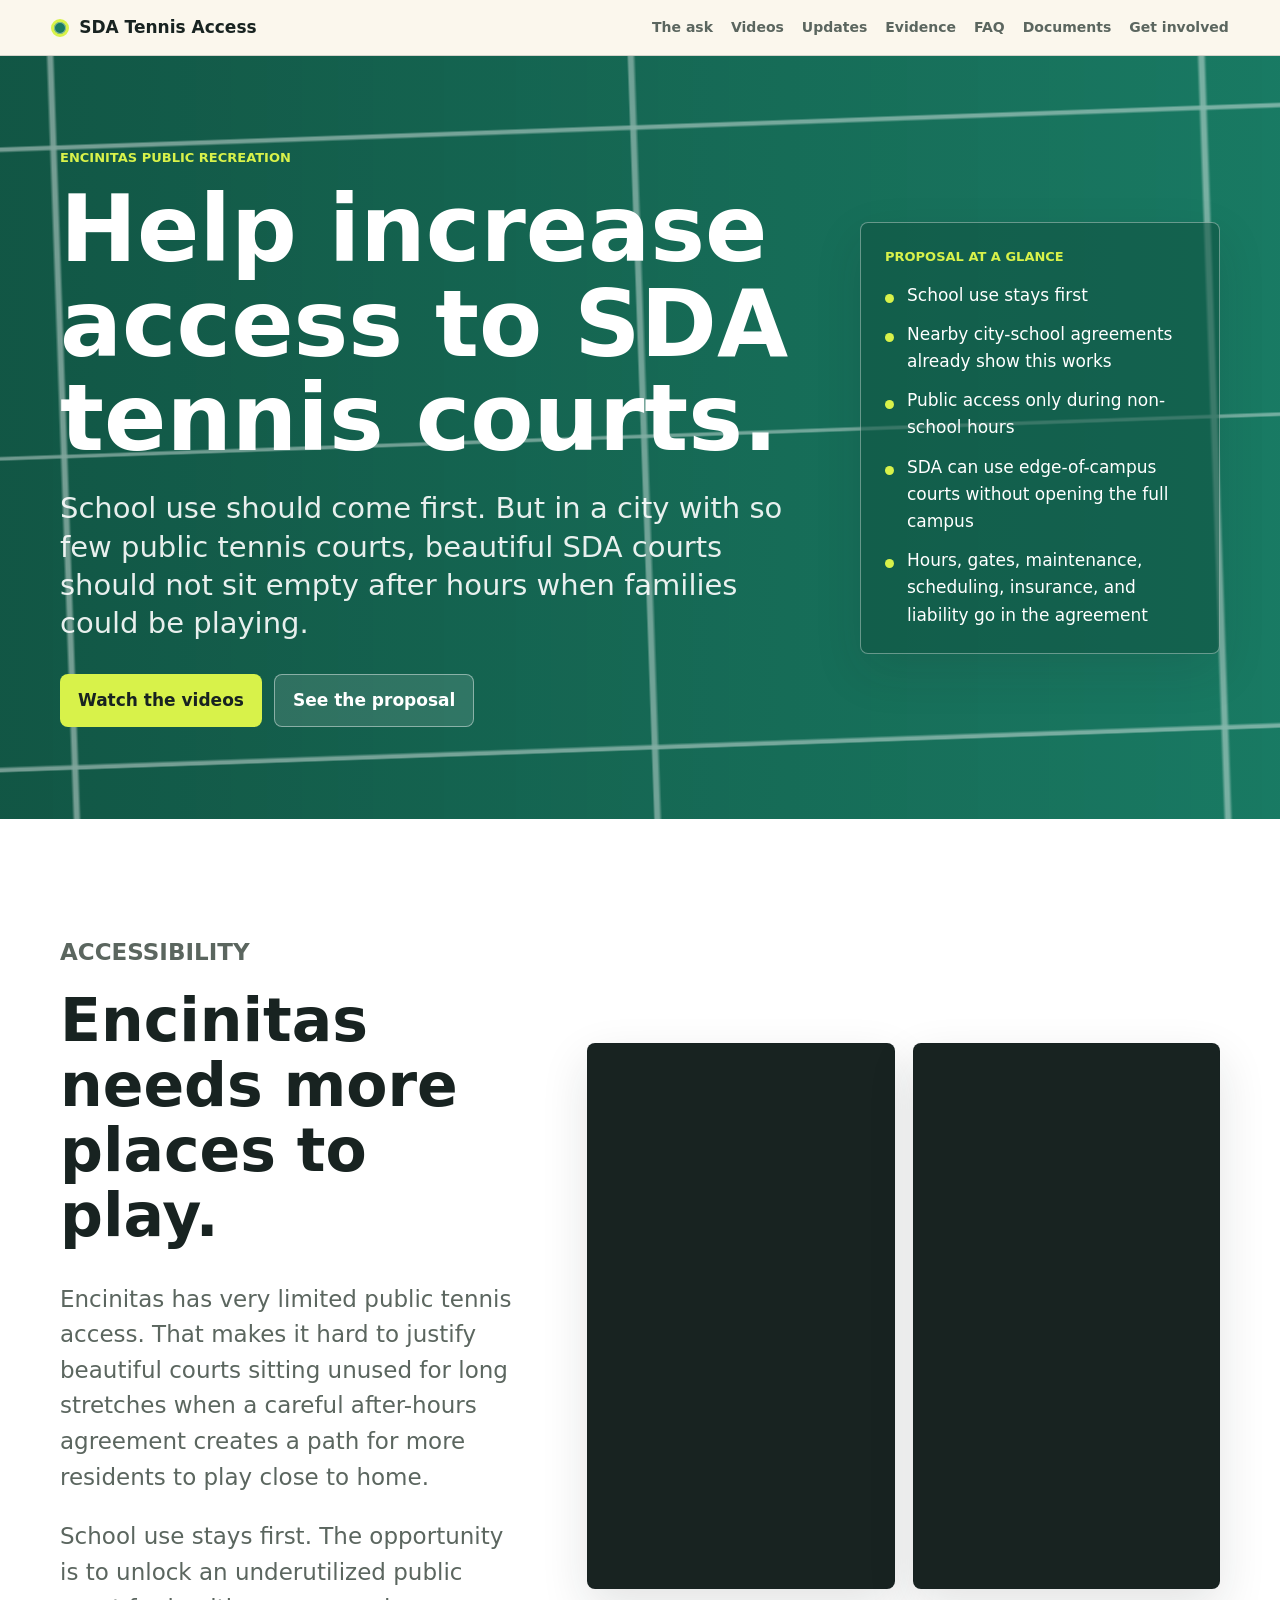
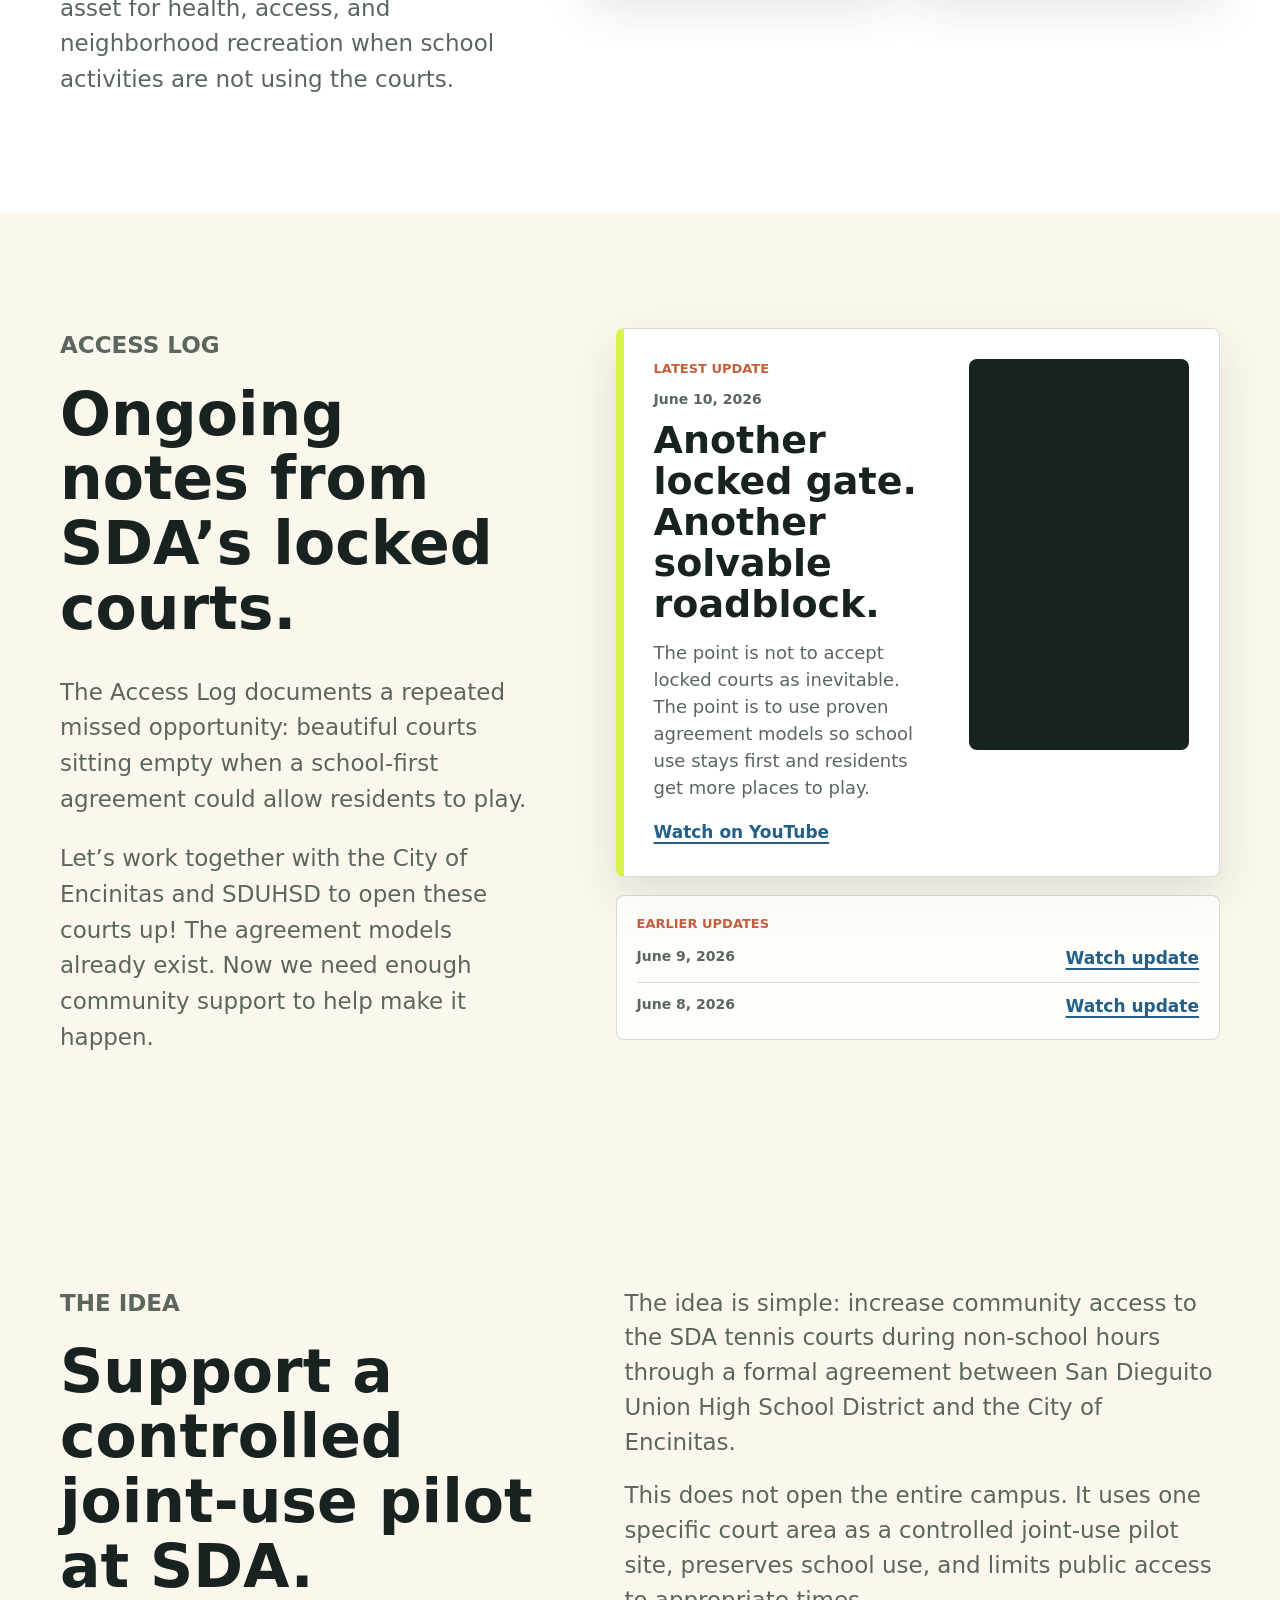
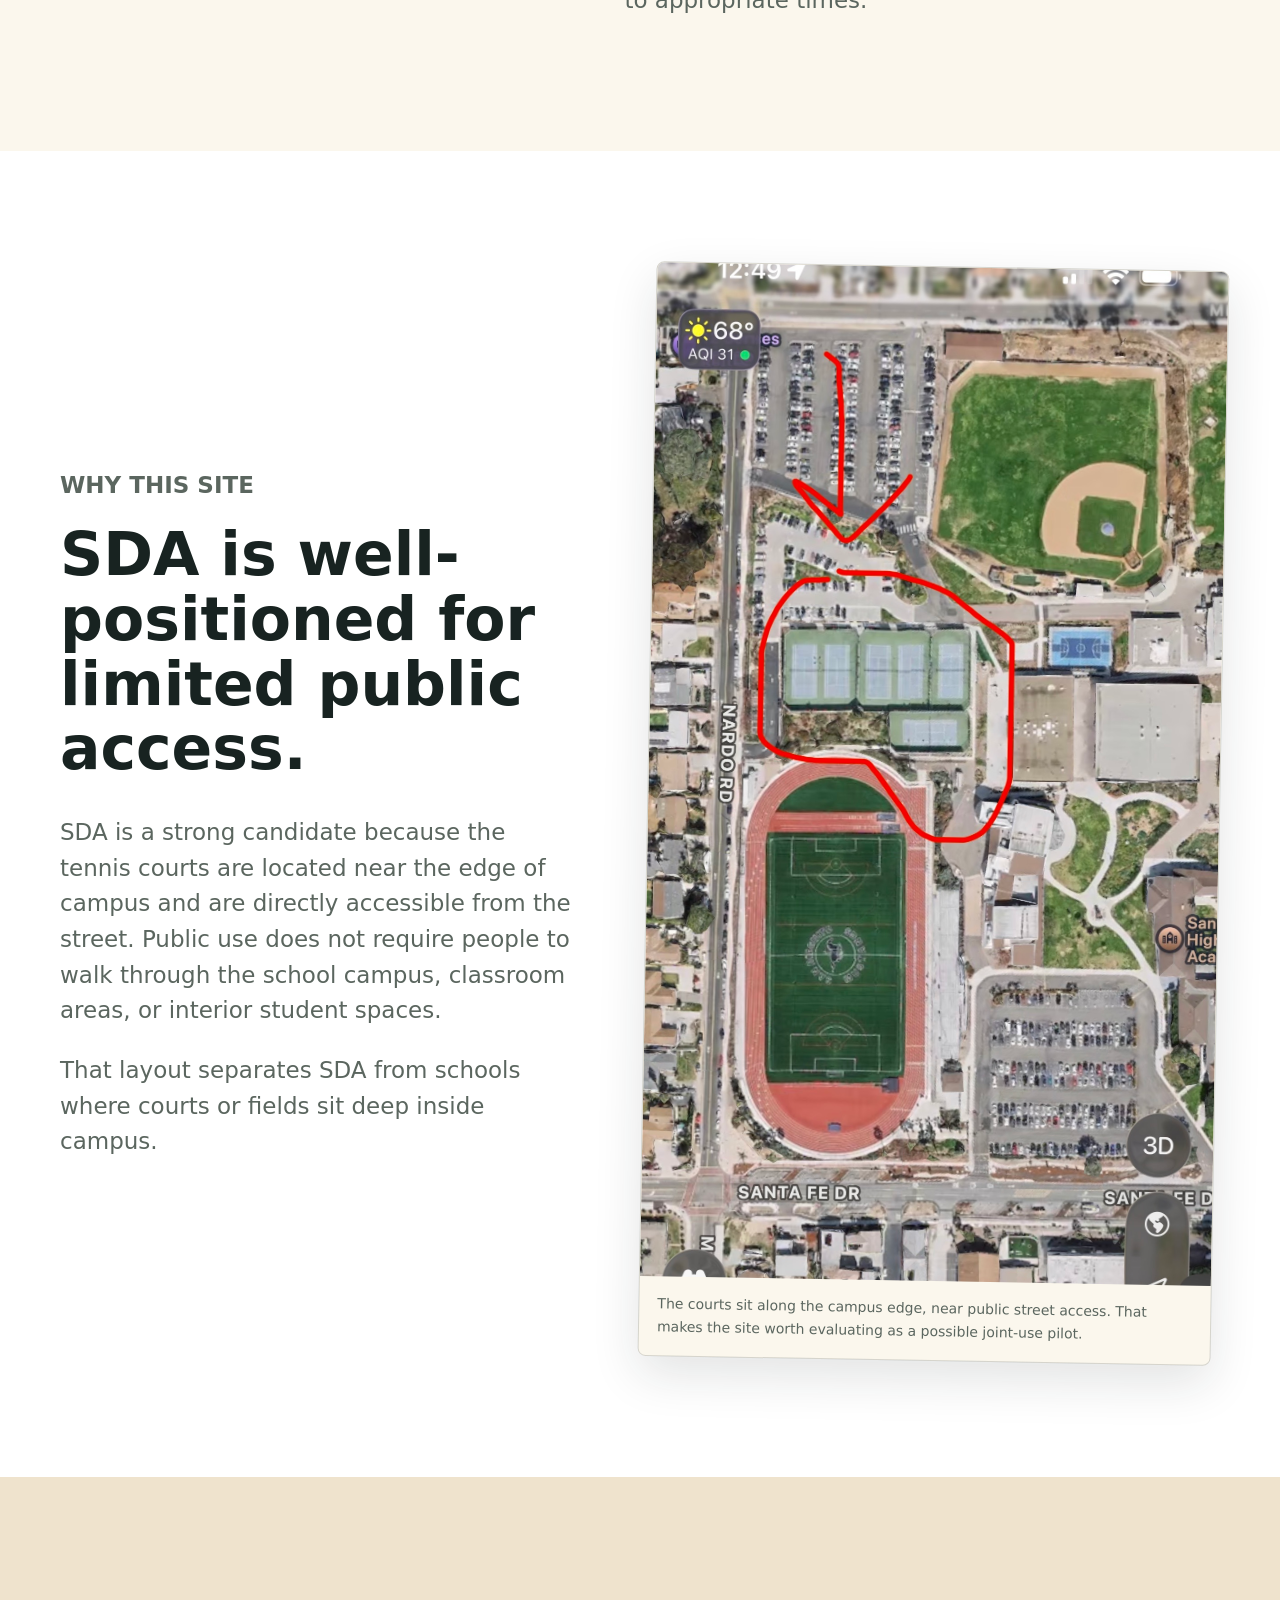
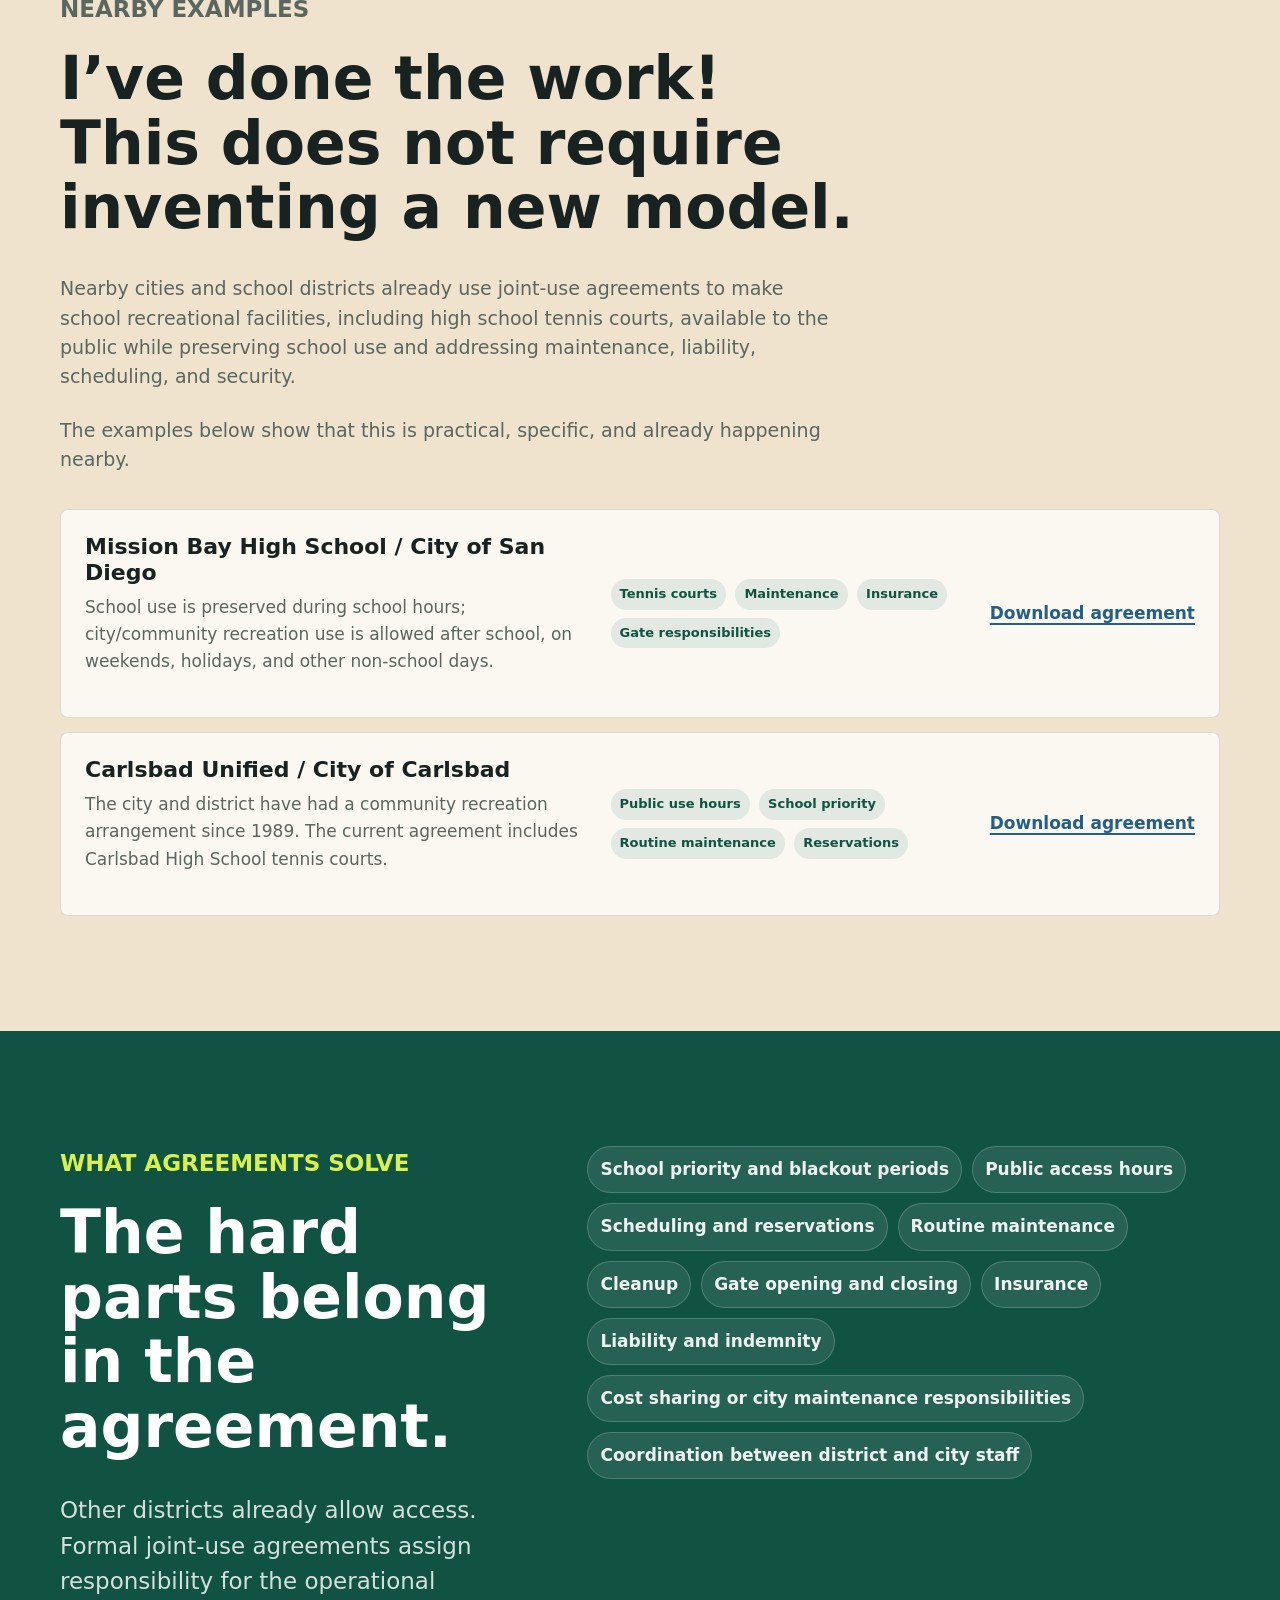
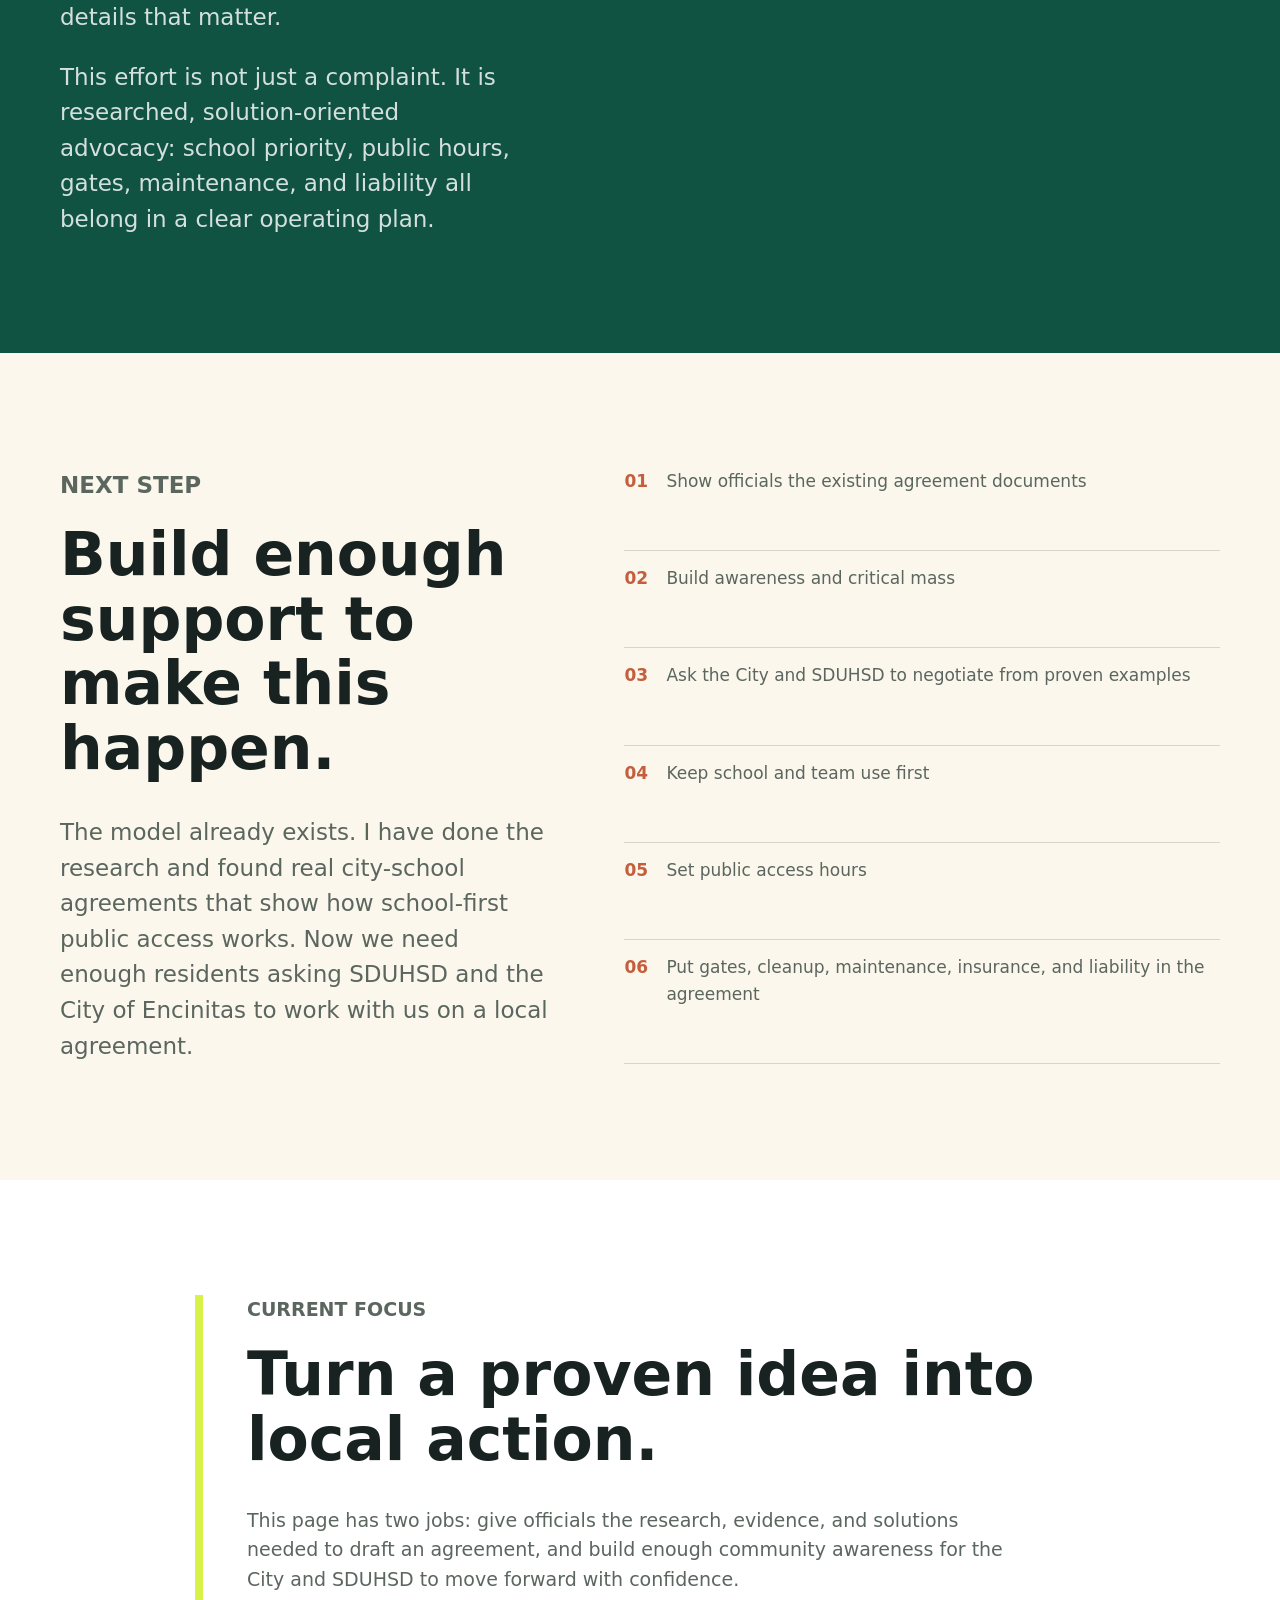
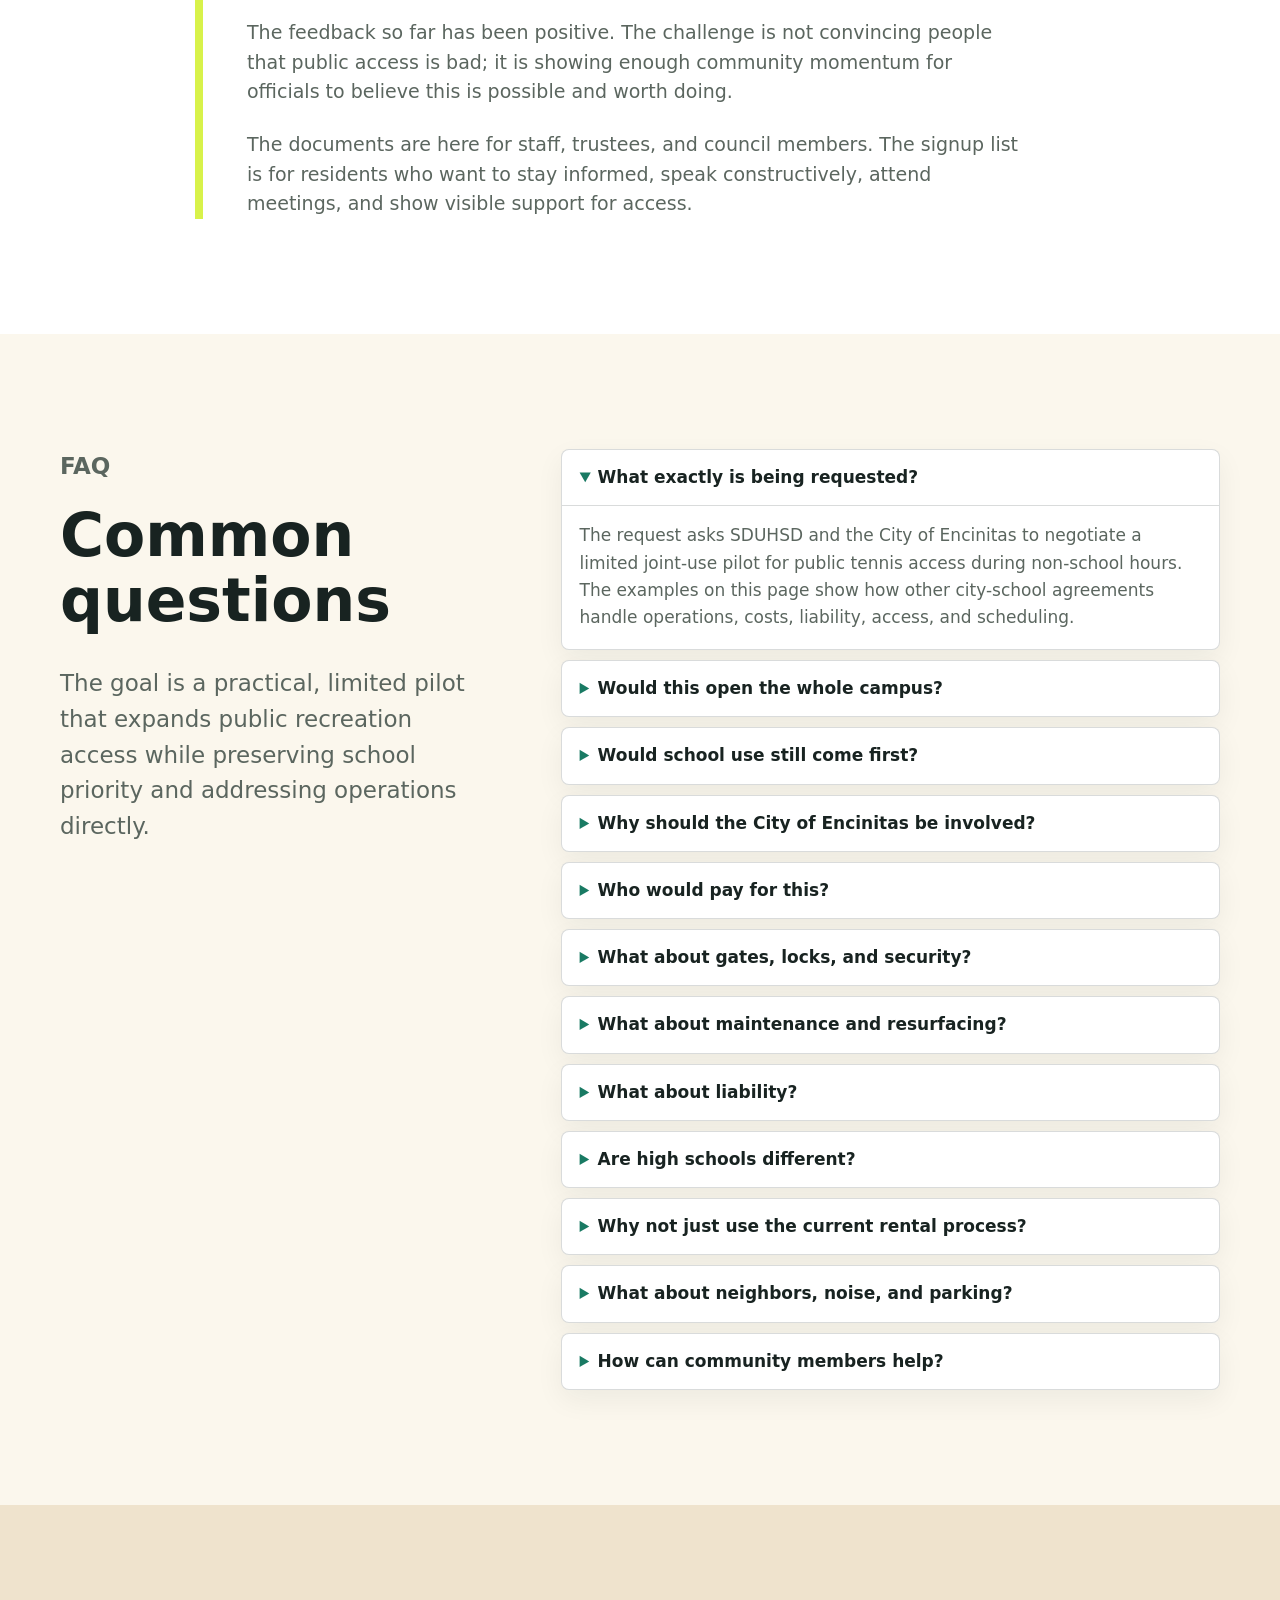
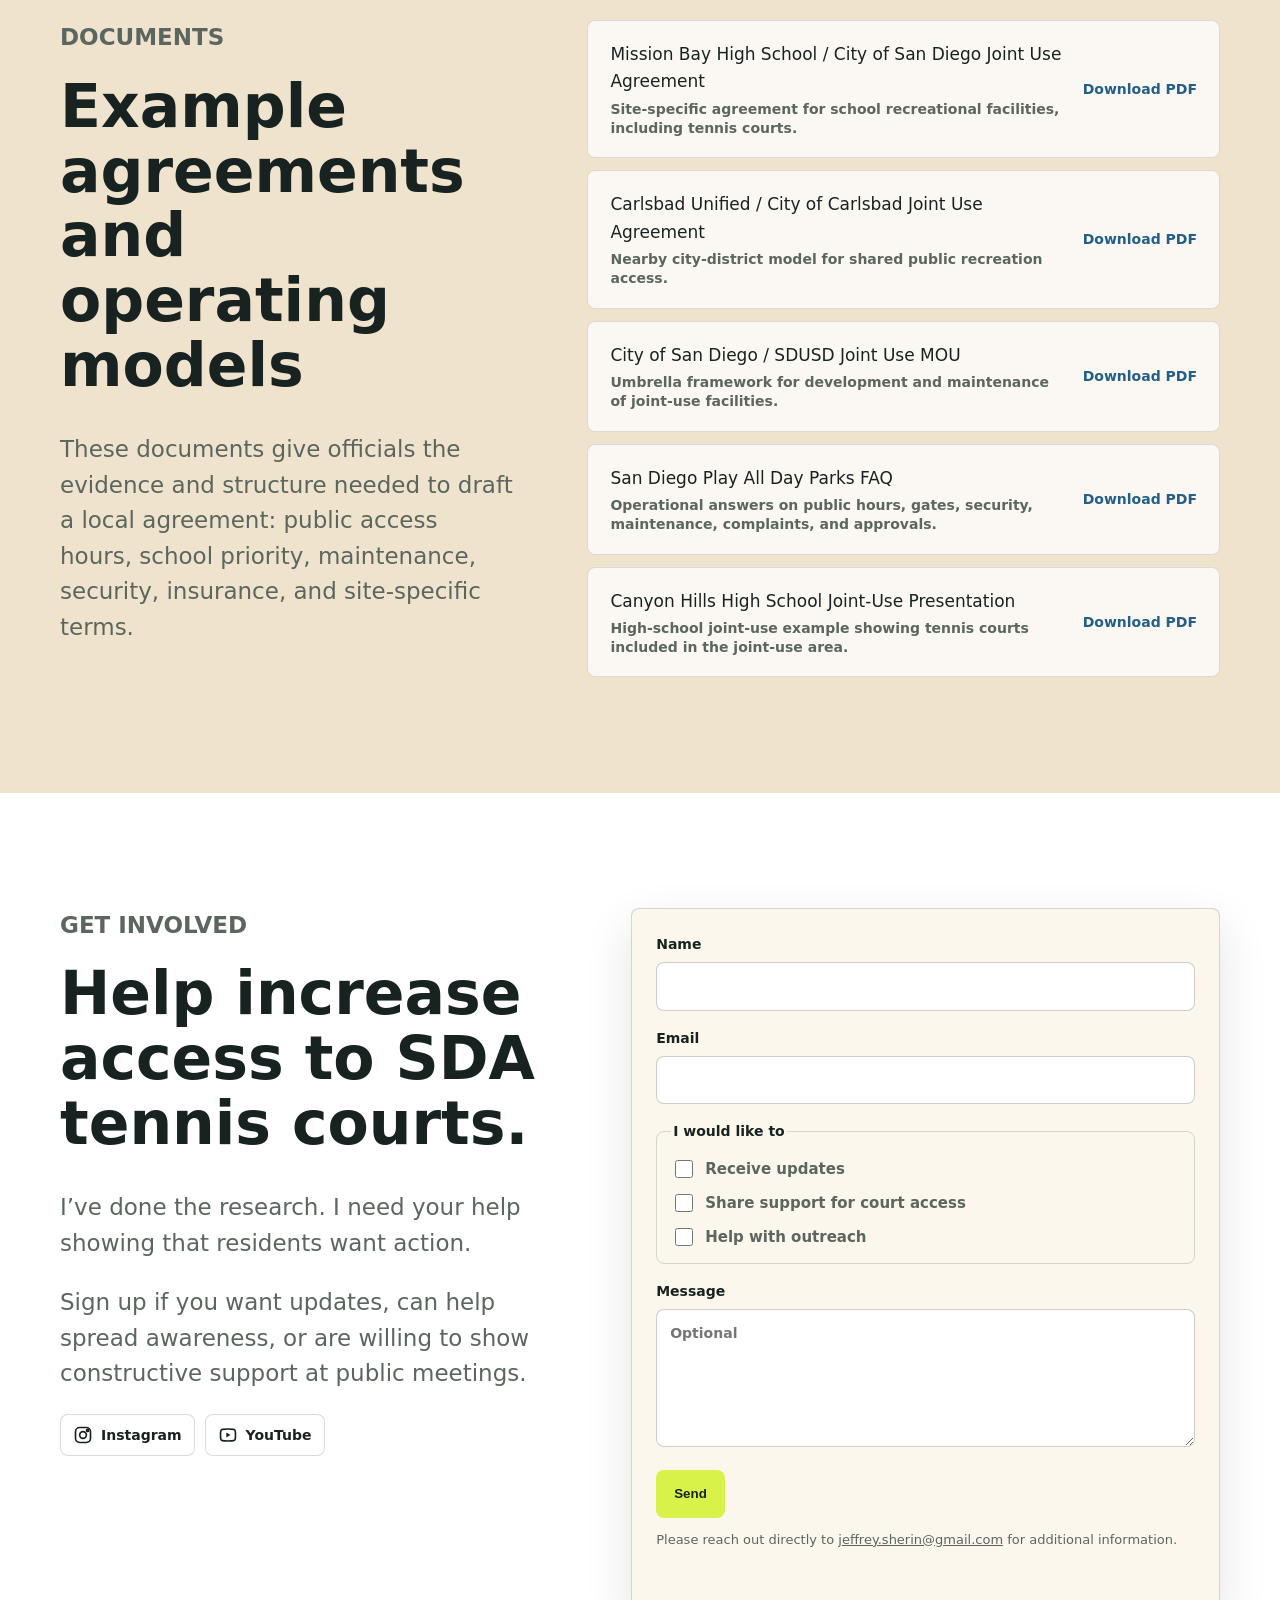
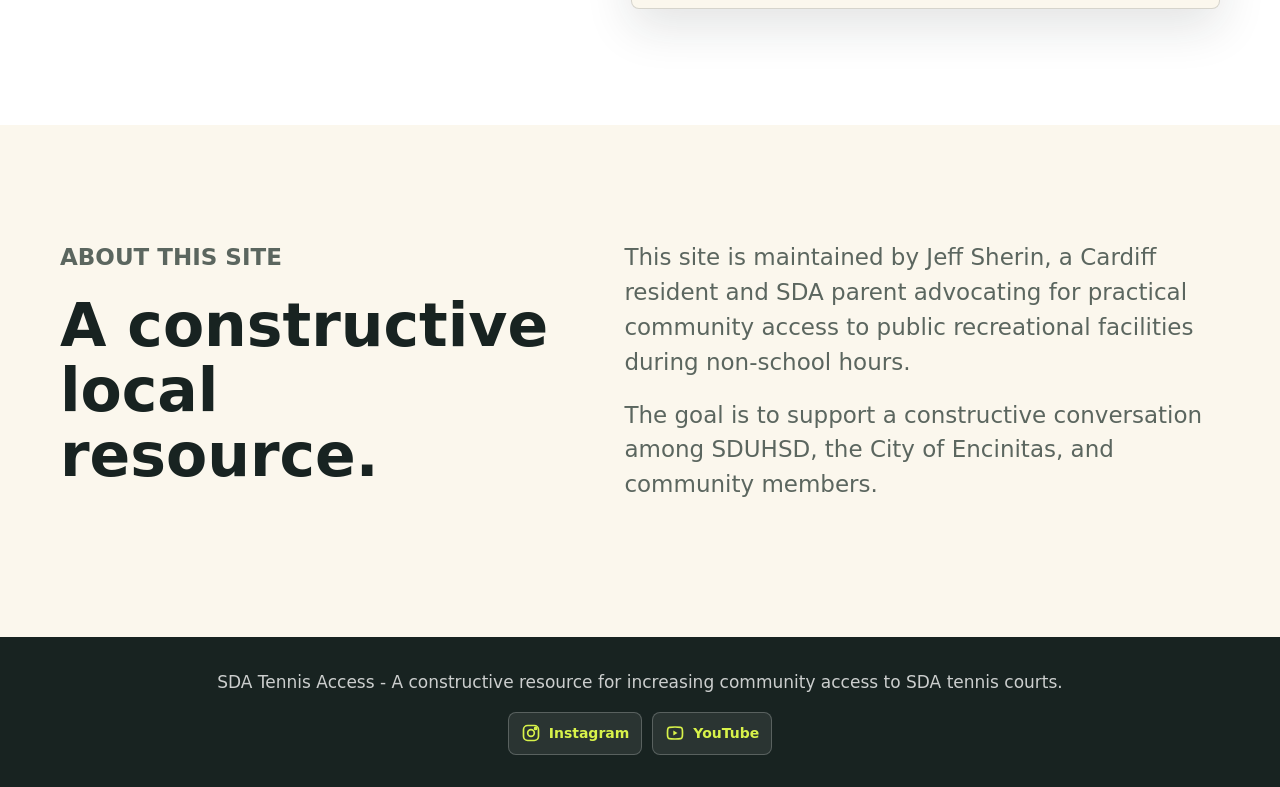
==== commit e44afdaa: "Update access log videos" ====
--- a/index.html
+++ b/index.html
@@ -19,7 +19,7 @@
     gtag('js', new Date());
     gtag('config', 'G-CEEJ8RYQ07');
   </script>
-  <link rel="stylesheet" href="style.css?v=20260609-access-log">
+  <link rel="stylesheet" href="style.css?v=20260610-access-log">
 </head>
 <body>
   <header class="site-header">
@@ -116,26 +116,42 @@
           </p>
         </div>
 
-        <article class="latest-update" aria-labelledby="latest-update-title">
-          <div class="latest-update-copy">
-            <p class="update-label">Latest update</p>
-            <time datetime="2026-06-09">June 9, 2026</time>
-            <h3 id="latest-update-title">Beautiful courts. Locked gates. Proven solution.</h3>
-            <p>
-              A beautiful coastal day. Six SDA tennis courts. Empty and locked. The current default is locked gates; the better path is a clear agreement that keeps school use first and unlocks more places to play.
-            </p>
-            <a class="text-link" href="https://www.youtube.com/shorts/WLIuaOeLmr4" target="_blank" rel="noopener noreferrer">Watch on YouTube</a>
+        <div class="update-stack">
+          <article class="latest-update" aria-labelledby="latest-update-title">
+            <div class="latest-update-copy">
+              <p class="update-label">Latest update</p>
+              <time datetime="2026-06-10">June 10, 2026</time>
+              <h3 id="latest-update-title">Another locked gate. Another solvable roadblock.</h3>
+              <p>
+                The point is not to accept locked courts as inevitable. The point is to use proven agreement models so school use stays first and residents get more places to play.
+              </p>
+              <a class="text-link" href="https://youtube.com/shorts/qiu5F7WNtBQ" target="_blank" rel="noopener noreferrer">Watch on YouTube</a>
+            </div>
+            <div class="short-video update-video">
+              <iframe
+                src="https://www.youtube.com/embed/qiu5F7WNtBQ"
+                title="SDA Tennis Access update: another locked gate, another solvable roadblock"
+                loading="lazy"
+                allow="accelerometer; autoplay; clipboard-write; encrypted-media; gyroscope; picture-in-picture; web-share"
+                allowfullscreen>
+              </iframe>
+            </div>
+          </article>
+
+          <div class="update-history" aria-label="Earlier access log updates">
+            <p class="update-label">Earlier updates</p>
+            <ul>
+              <li>
+                <time datetime="2026-06-09">June 9, 2026</time>
+                <a href="https://youtube.com/shorts/G2v8Nsl6qic" target="_blank" rel="noopener noreferrer">Watch update</a>
+              </li>
+              <li>
+                <time datetime="2026-06-08">June 8, 2026</time>
+                <a href="https://youtube.com/shorts/WLIuaOeLmr4" target="_blank" rel="noopener noreferrer">Watch update</a>
+              </li>
+            </ul>
           </div>
-          <div class="short-video update-video">
-            <iframe
-              src="https://www.youtube.com/embed/WLIuaOeLmr4"
-              title="SDA Tennis Access update: beautiful courts, locked gates"
-              loading="lazy"
-              allow="accelerometer; autoplay; clipboard-write; encrypted-media; gyroscope; picture-in-picture; web-share"
-              allowfullscreen>
-            </iframe>
-          </div>
-        </article>
+        </div>
       </div>
     </section>
 
--- a/style.css
+++ b/style.css
@@ -326,6 +326,11 @@
   align-items: start;
 }
 
+.update-stack {
+  display: grid;
+  gap: 18px;
+}
+
 .latest-update {
   display: grid;
   grid-template-columns: minmax(0, 1fr) minmax(180px, 240px);
@@ -379,6 +384,52 @@
   max-width: 220px;
   justify-self: end;
   box-shadow: none;
+}
+
+.update-history {
+  padding: 18px 20px;
+  border: 1px solid var(--line);
+  border-radius: var(--radius);
+  background: rgba(255, 255, 255, 0.68);
+}
+
+.update-history .update-label {
+  margin-bottom: 10px;
+}
+
+.update-history ul {
+  display: grid;
+  gap: 10px;
+  margin: 0;
+  padding: 0;
+  list-style: none;
+}
+
+.update-history li {
+  display: flex;
+  flex-wrap: wrap;
+  justify-content: space-between;
+  gap: 8px 16px;
+  padding-top: 10px;
+  border-top: 1px solid var(--line);
+}
+
+.update-history li:first-child {
+  padding-top: 0;
+  border-top: 0;
+}
+
+.update-history time {
+  color: var(--muted);
+  font-size: 14px;
+  font-weight: 800;
+}
+
+.update-history a {
+  color: var(--blue);
+  font-weight: 850;
+  text-decoration-thickness: 2px;
+  text-underline-offset: 4px;
 }
 
 .intro-section {
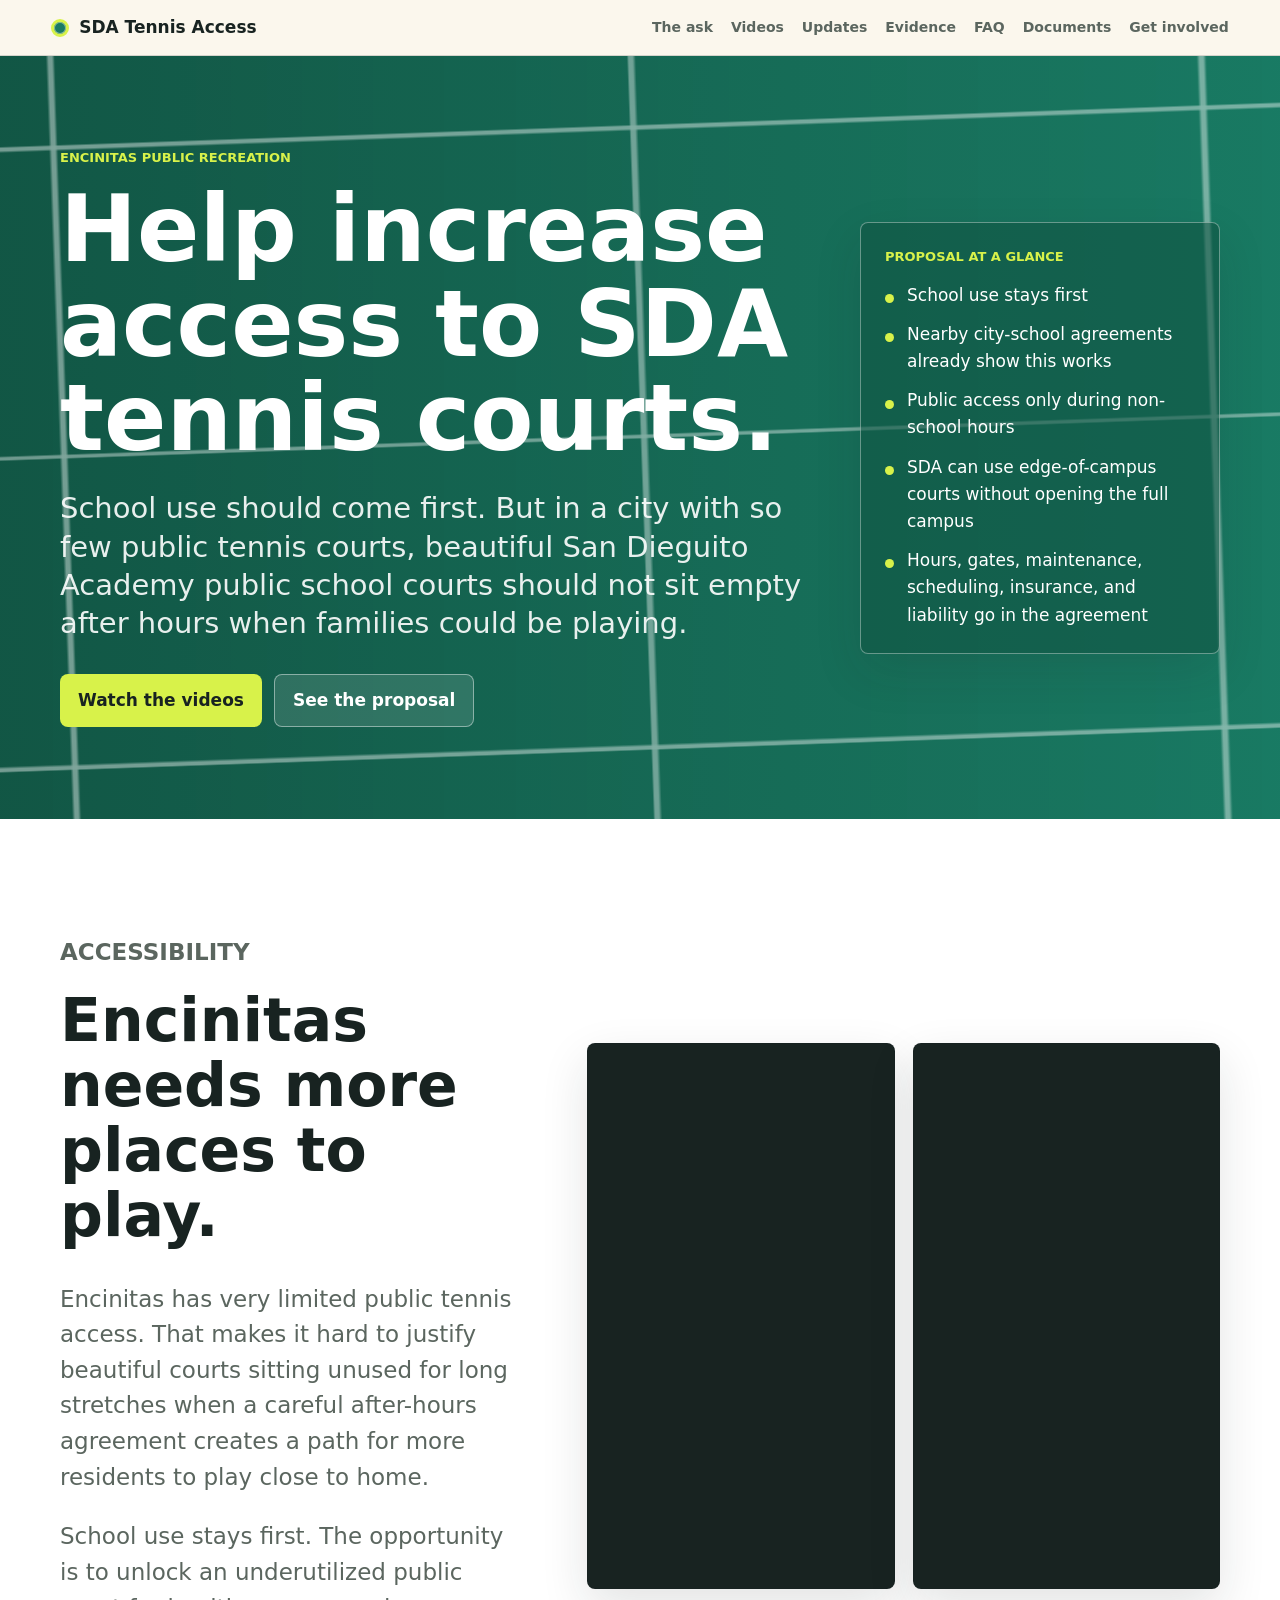
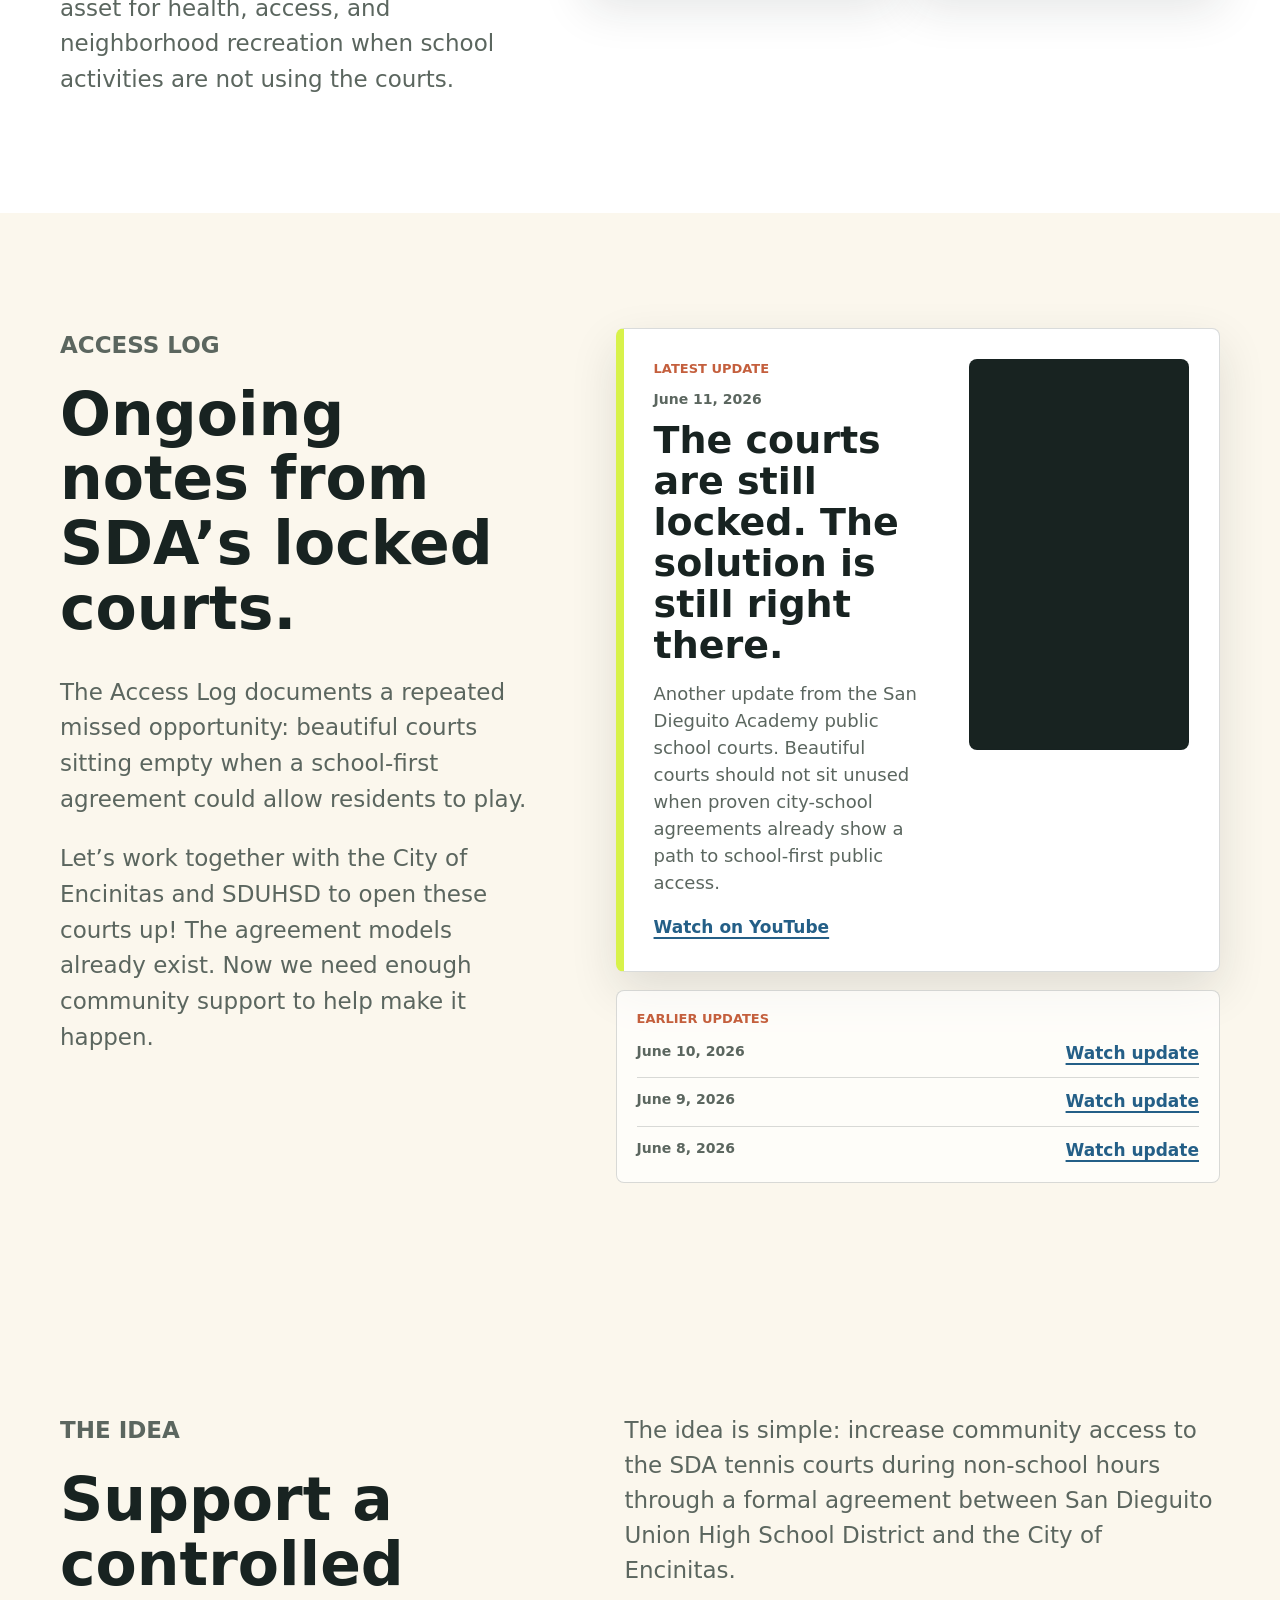
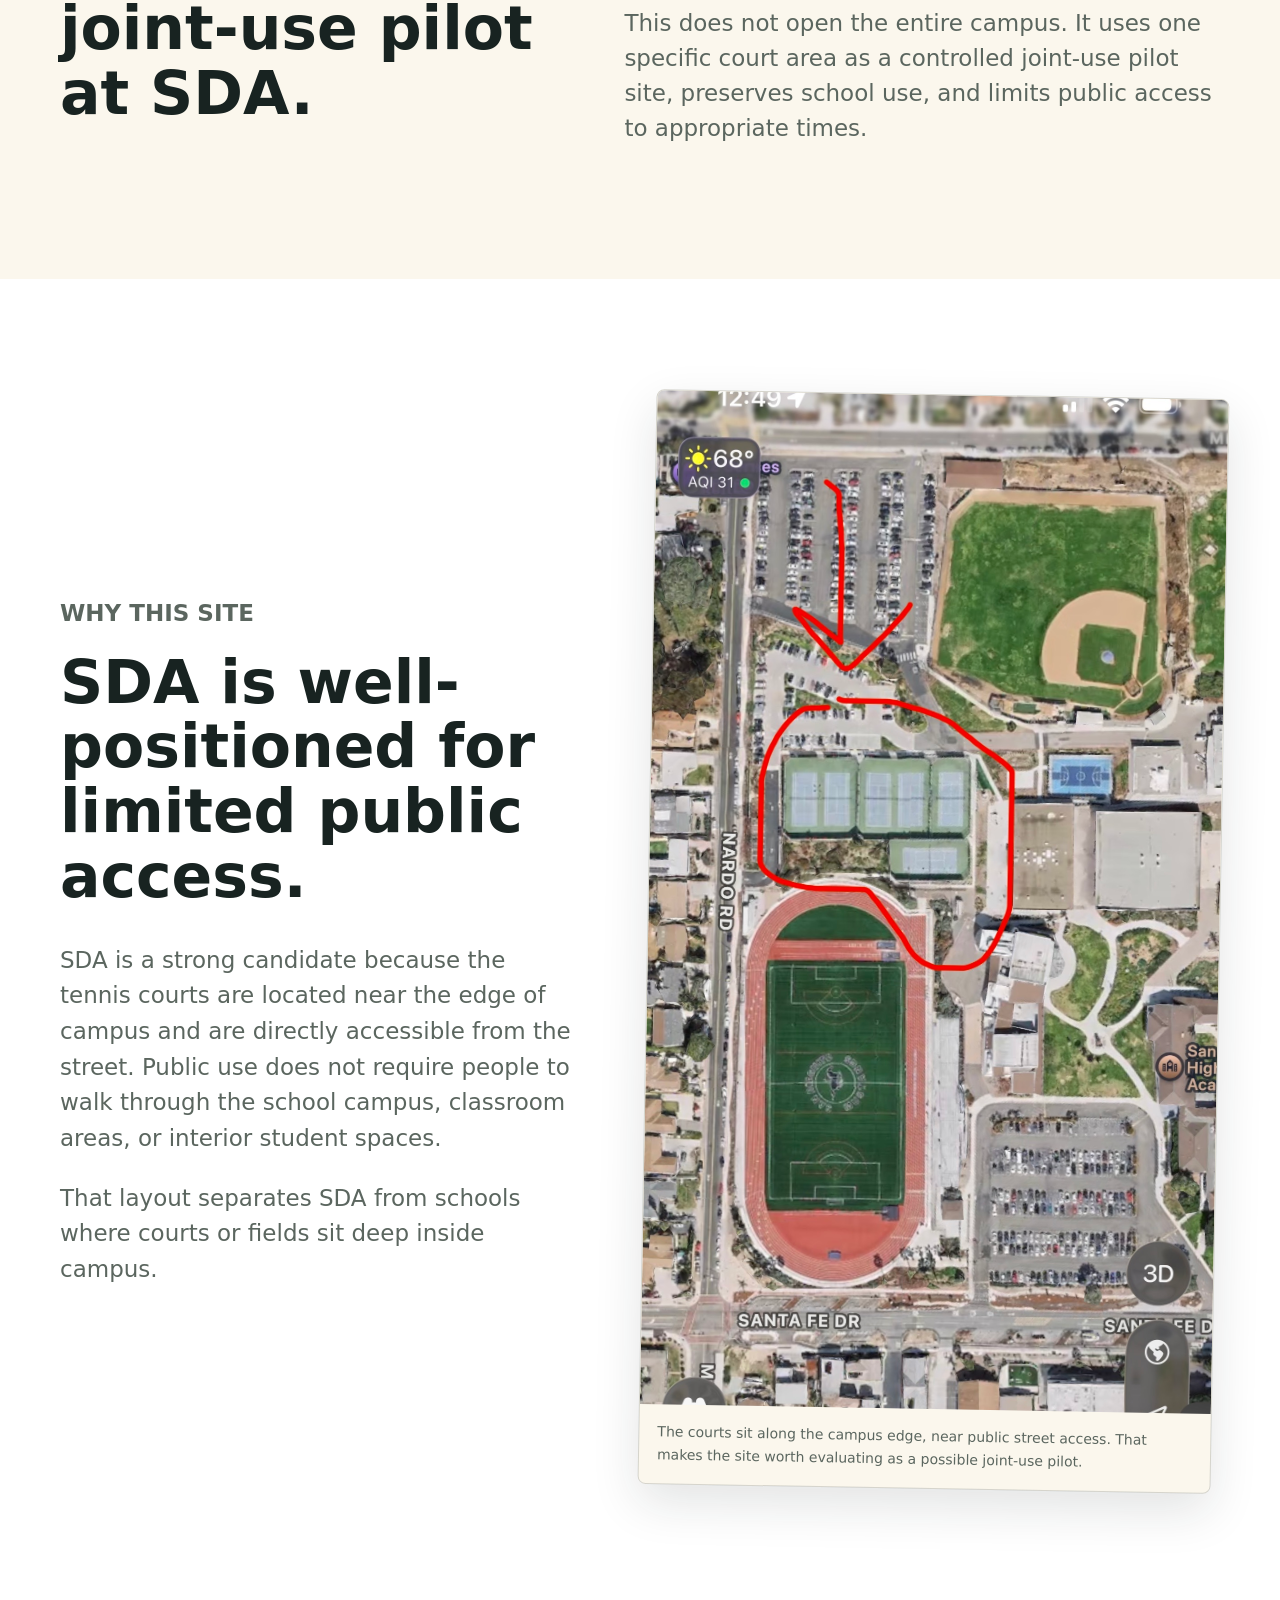
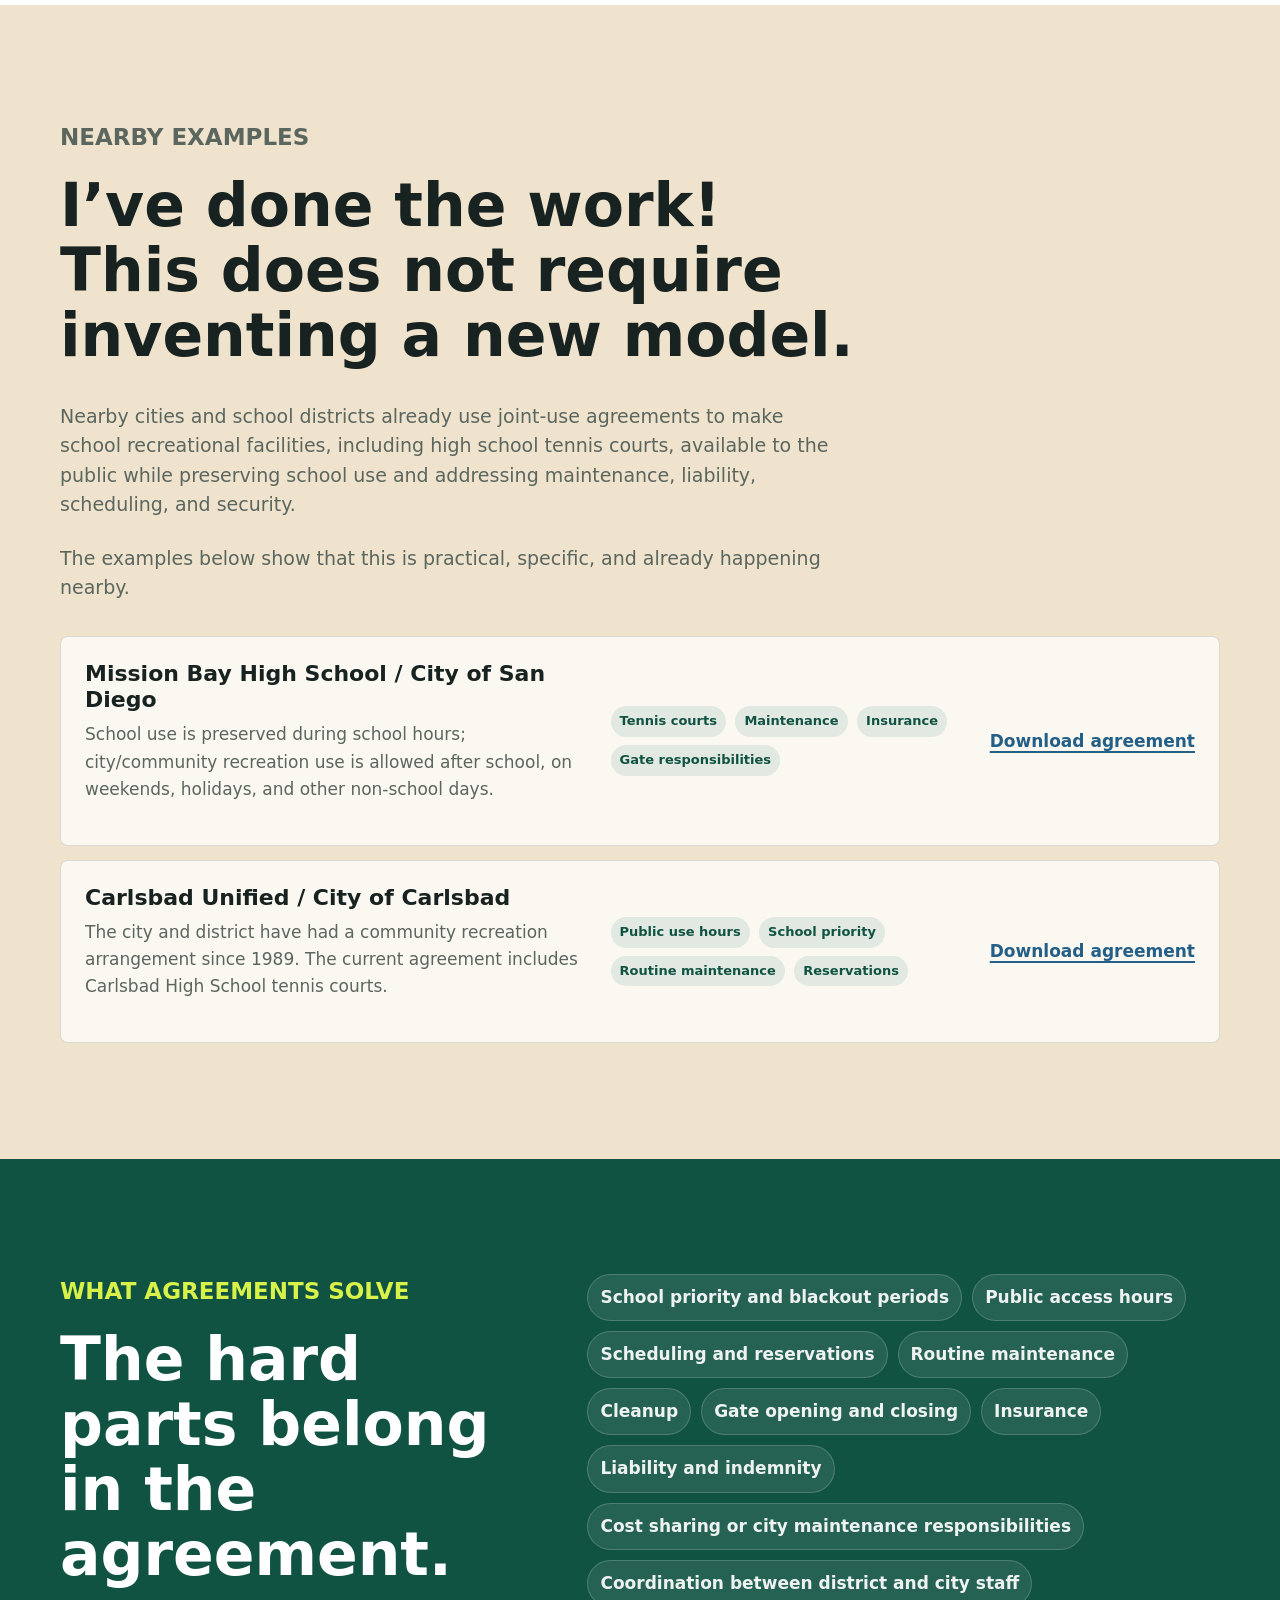
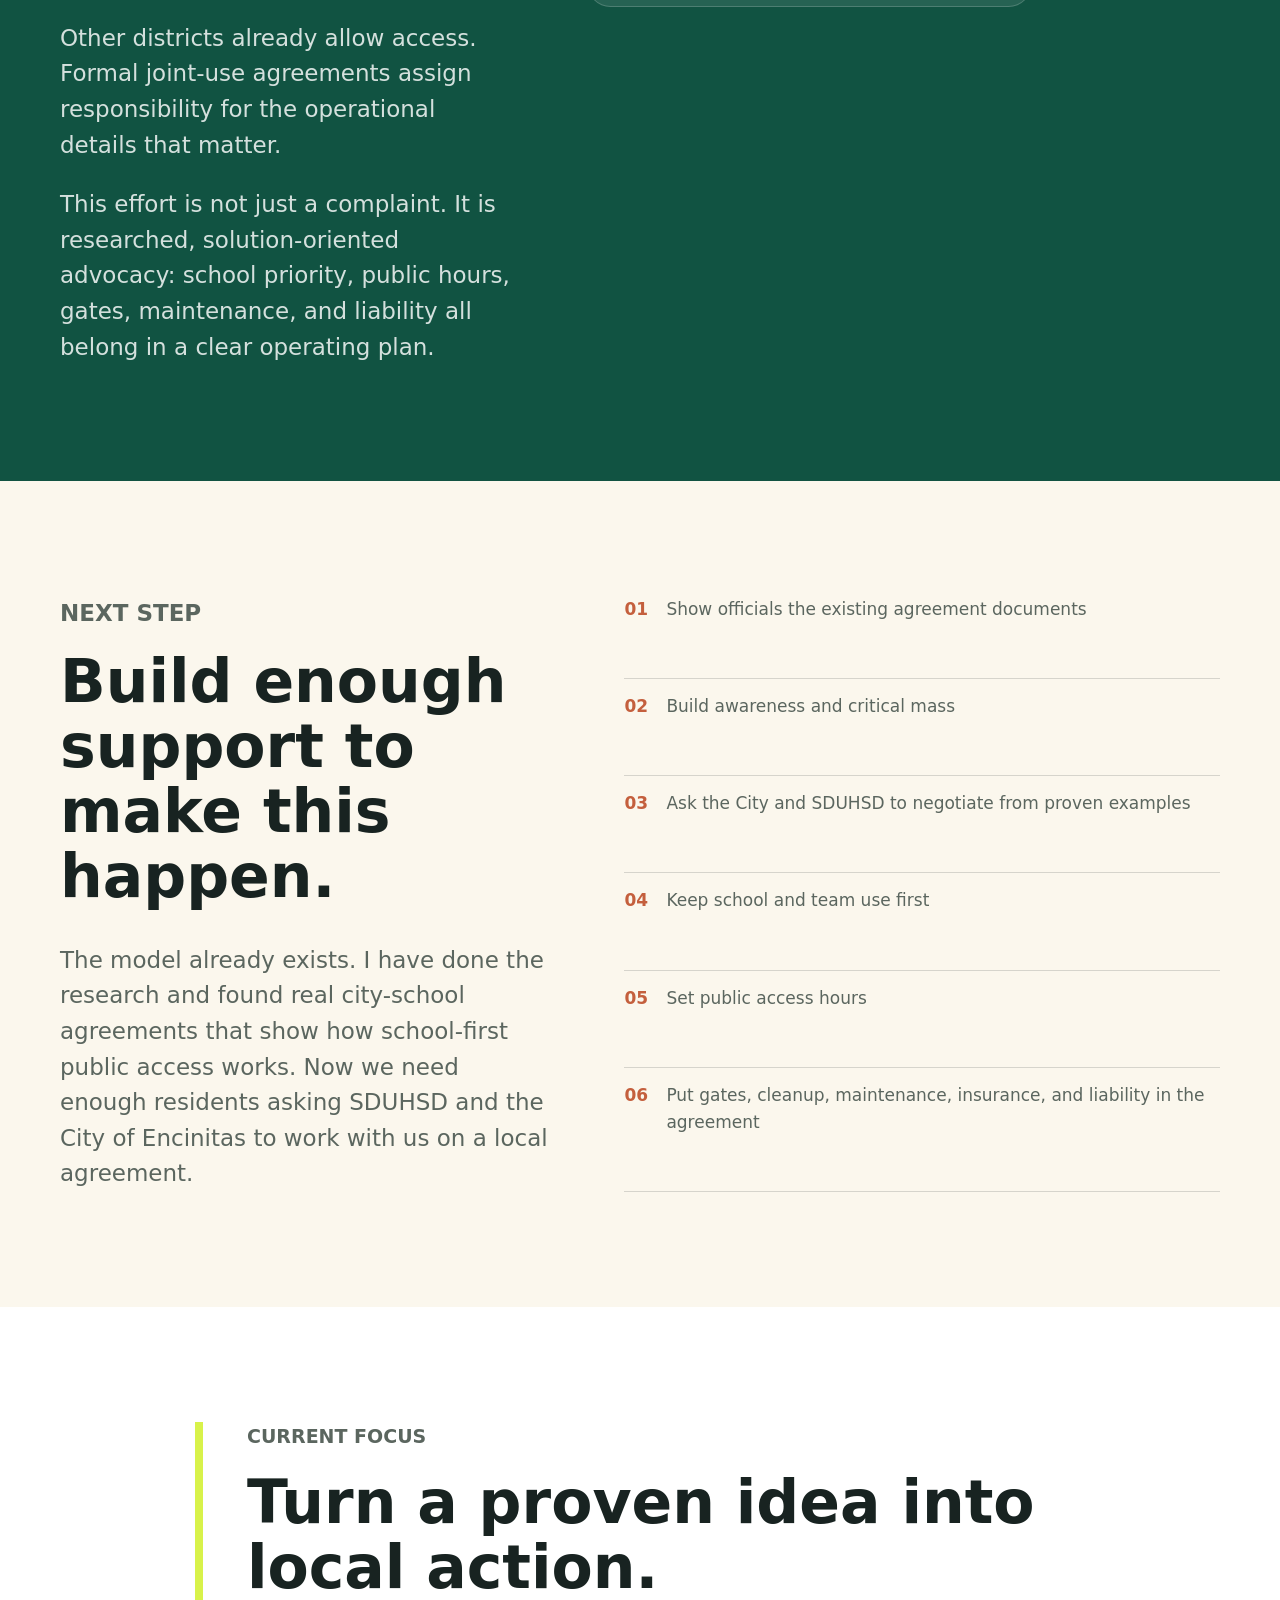
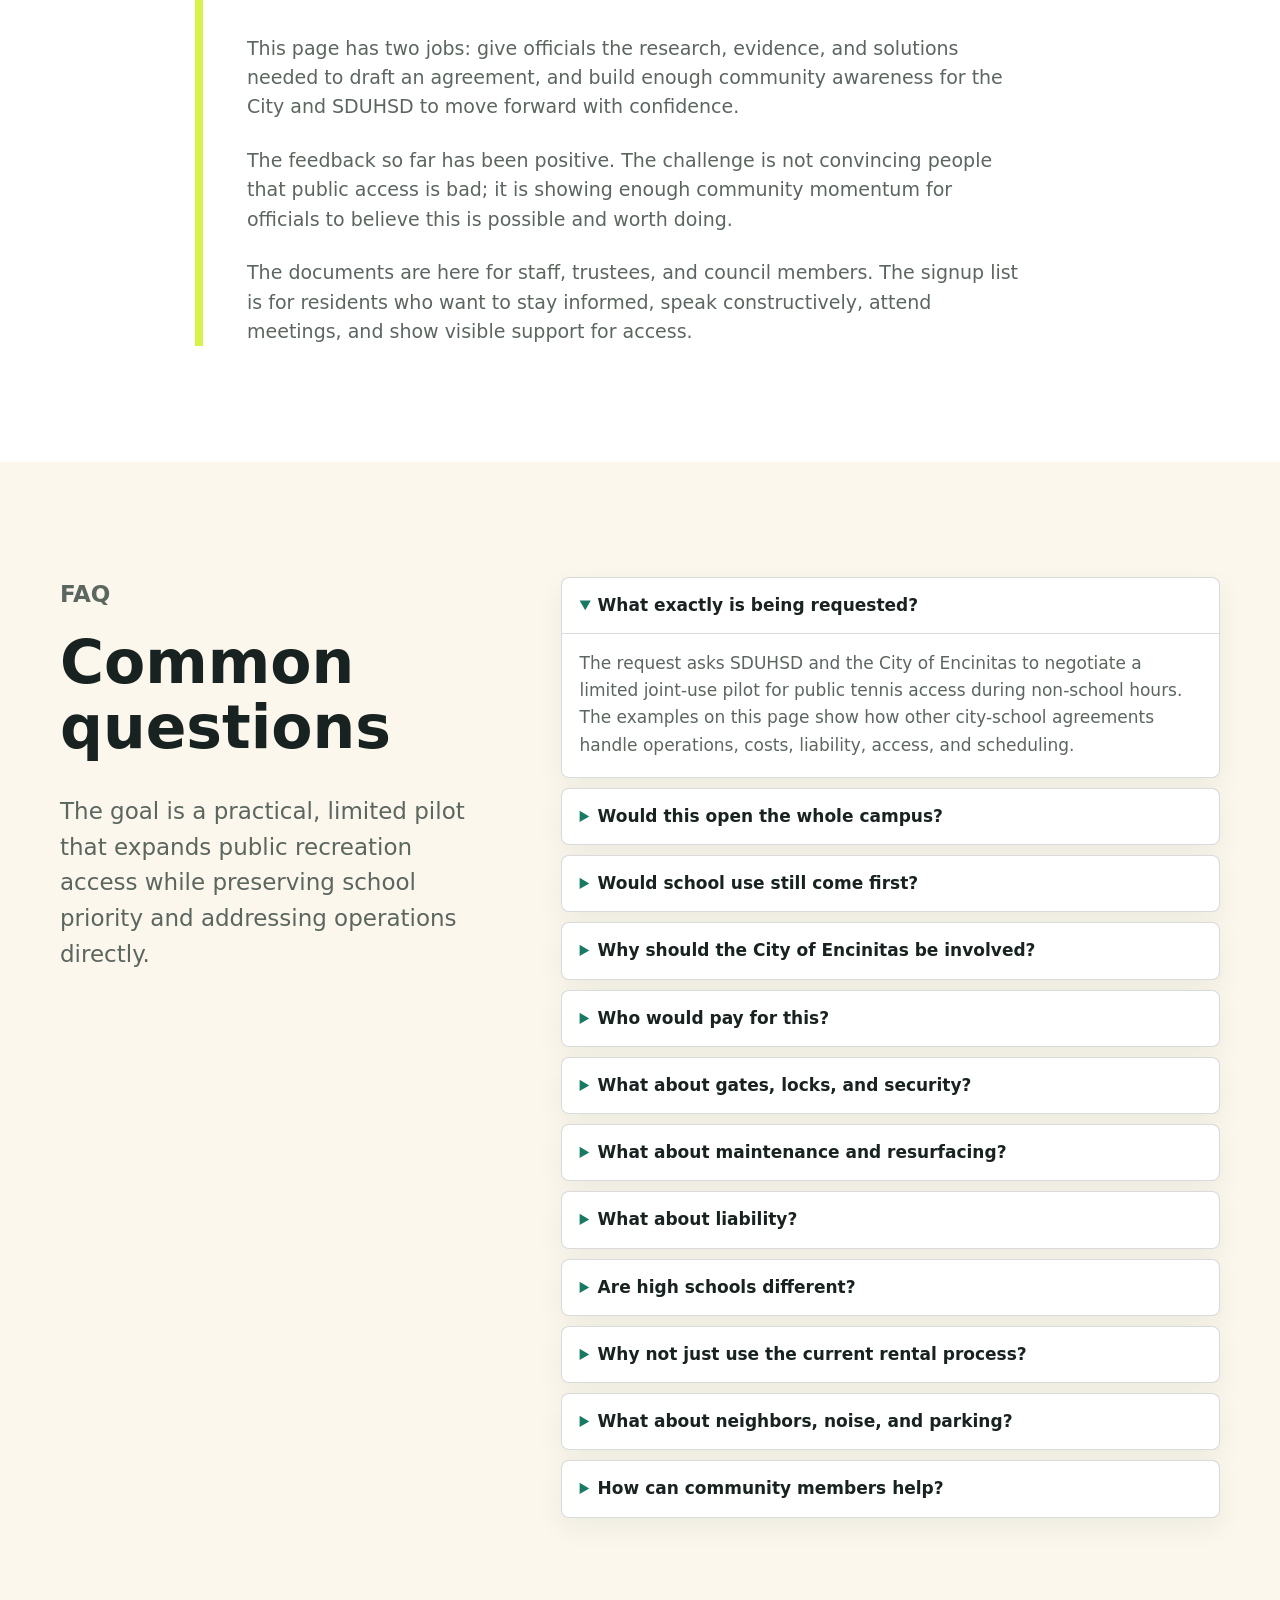
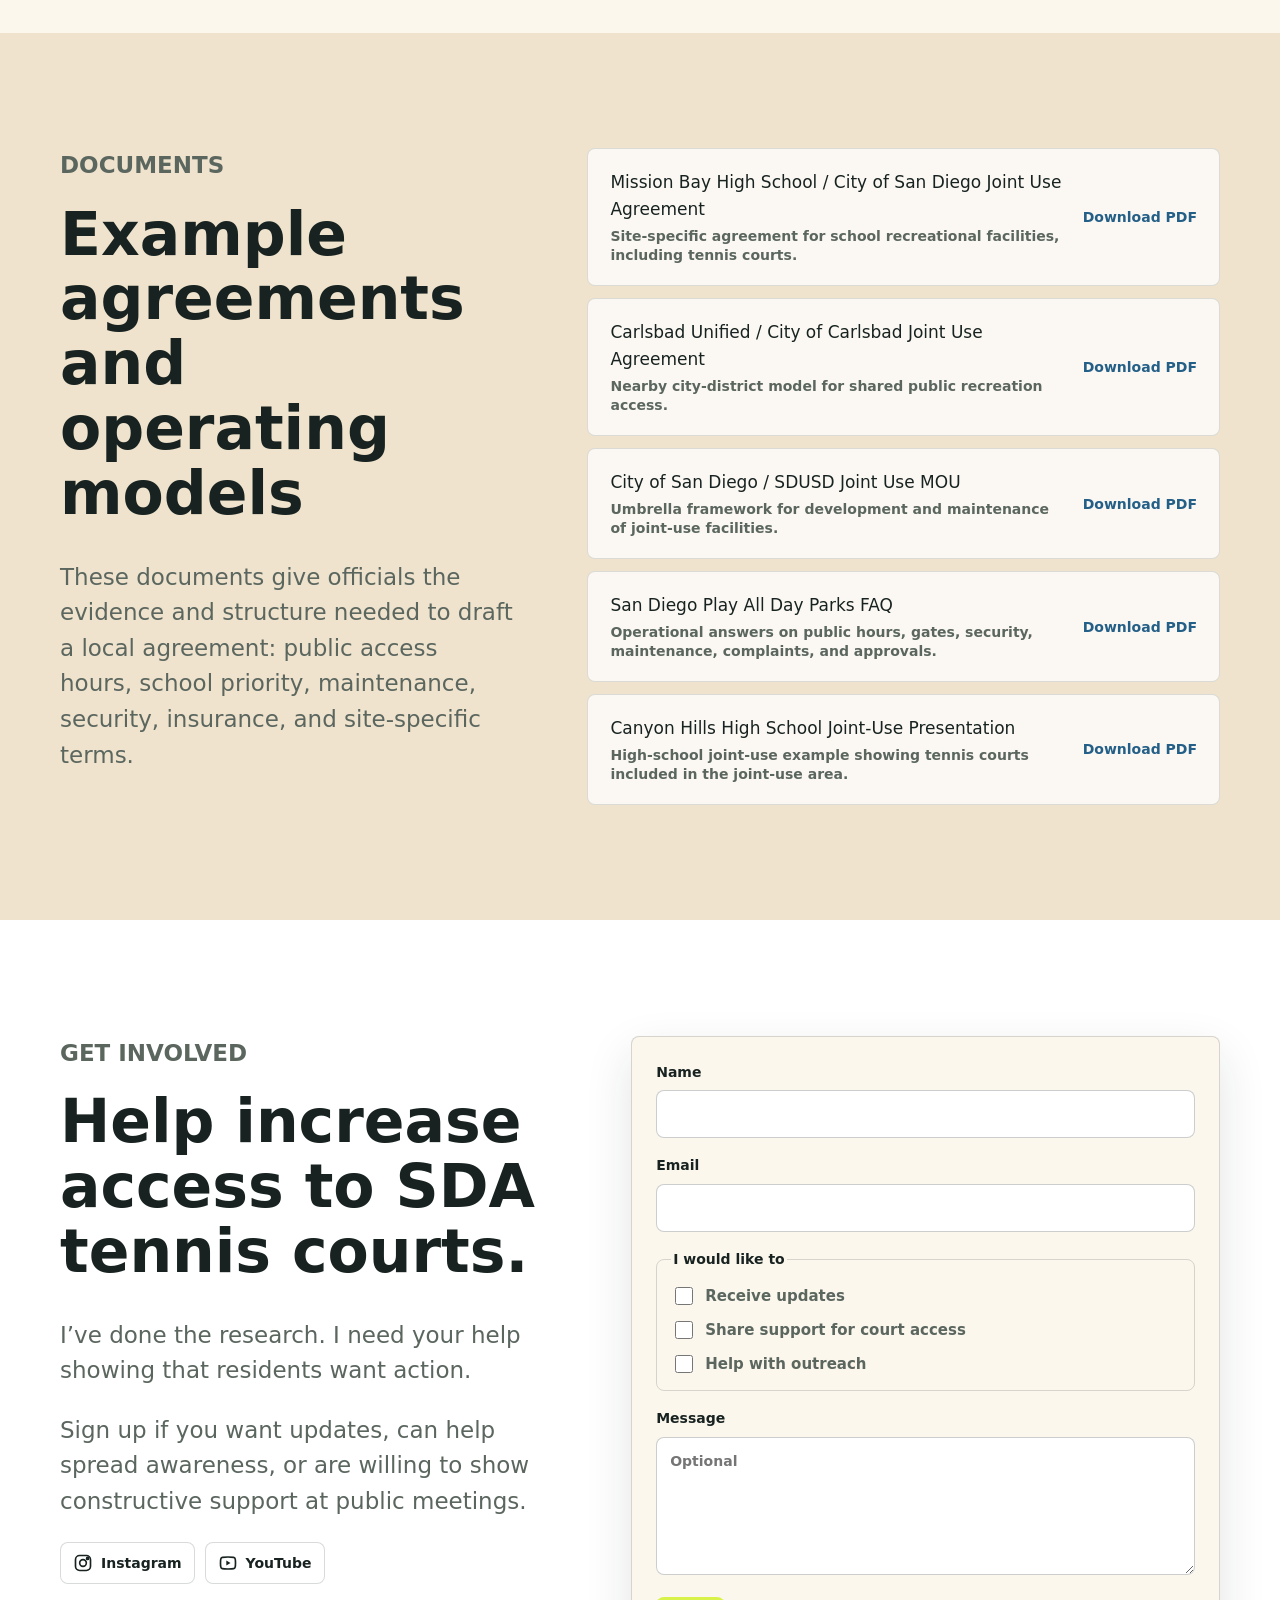
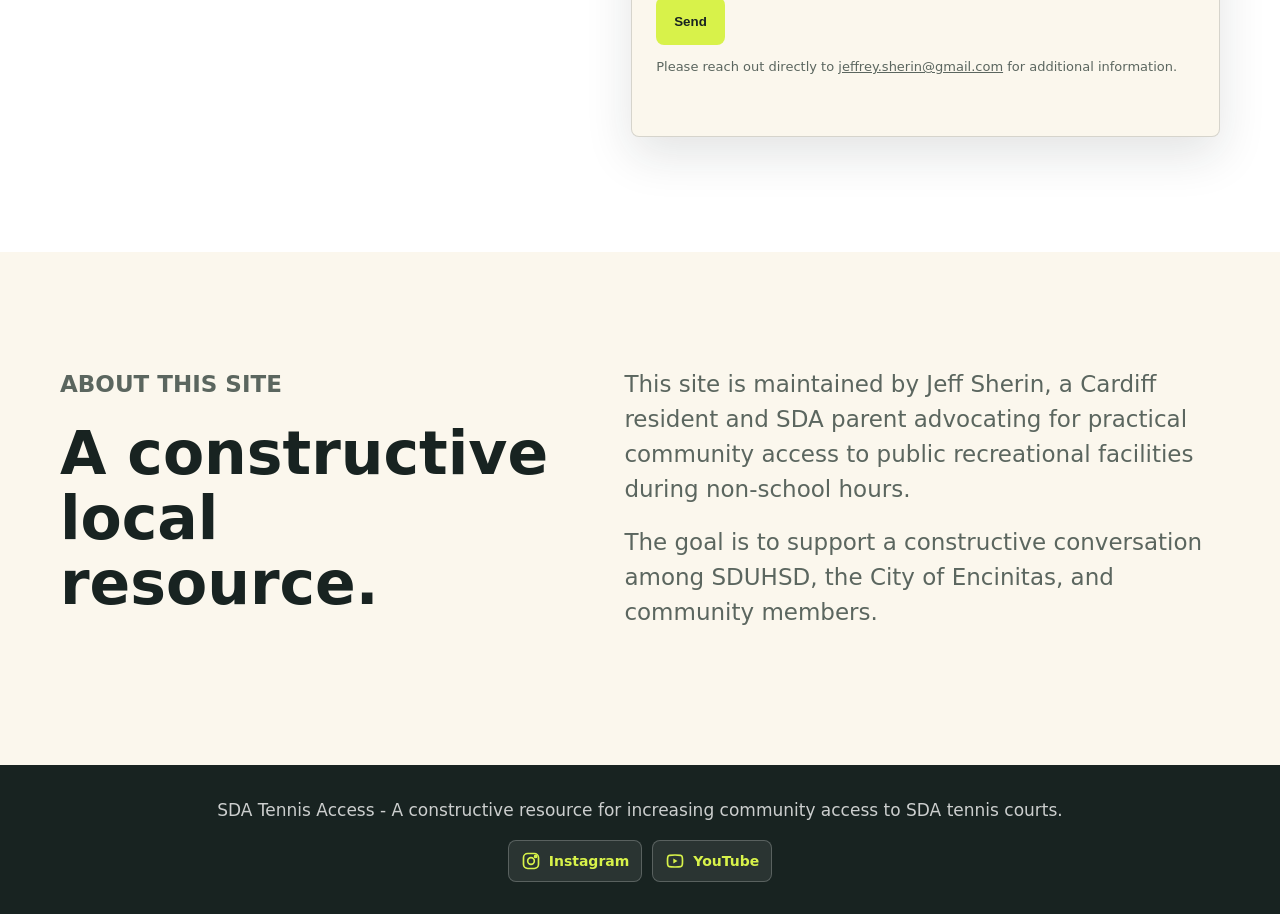
==== commit d2fd20f7: "Update latest access log entry" ====
--- a/index.html
+++ b/index.html
@@ -7,10 +7,17 @@
   <meta name="description" content="Help increase community access to San Dieguito Academy tennis courts through a practical joint-use model.">
   <meta property="og:title" content="SDA Tennis Access">
   <meta property="og:description" content="Help increase community access to San Dieguito Academy tennis courts through a practical joint-use model.">
-  <meta property="og:image" content="https://sdatennisaccess.org/images/og-social.png">
-  <meta property="og:url" content="https://sdatennisaccess.org">
+  <meta property="og:image" content="https://sdatennisaccess.org/images/og-social.png?v=20260612">
+  <meta property="og:image:secure_url" content="https://sdatennisaccess.org/images/og-social.png?v=20260612">
+  <meta property="og:image:type" content="image/png">
+  <meta property="og:image:width" content="1200">
+  <meta property="og:image:height" content="630">
+  <meta property="og:url" content="https://sdatennisaccess.org/">
   <meta property="og:type" content="website">
   <meta name="twitter:card" content="summary_large_image">
+  <meta name="twitter:title" content="SDA Tennis Access">
+  <meta name="twitter:description" content="Help increase community access to San Dieguito Academy tennis courts through a practical joint-use model.">
+  <meta name="twitter:image" content="https://sdatennisaccess.org/images/og-social.png?v=20260612">
   <!-- Google tag (gtag.js) -->
   <script async src="https://www.googletagmanager.com/gtag/js?id=G-CEEJ8RYQ07"></script>
   <script>
@@ -19,7 +26,7 @@
     gtag('js', new Date());
     gtag('config', 'G-CEEJ8RYQ07');
   </script>
-  <link rel="stylesheet" href="style.css?v=20260610-access-log">
+  <link rel="stylesheet" href="style.css?v=20260611-access-log">
 </head>
 <body>
   <header class="site-header">
@@ -46,7 +53,7 @@
           <p class="eyebrow">Encinitas public recreation</p>
           <h1>Help increase access to SDA tennis courts.</h1>
           <p class="tagline">
-            School use should come first. But in a city with so few public tennis courts, beautiful SDA courts should not sit empty after hours when families could be playing.
+            School use should come first. But in a city with so few public tennis courts, beautiful San Dieguito Academy public school courts should not sit empty after hours when families could be playing.
           </p>
           <div class="actions" aria-label="Primary actions">
             <a class="button primary" href="#accessibility">Watch the videos</a>
@@ -120,17 +127,17 @@
           <article class="latest-update" aria-labelledby="latest-update-title">
             <div class="latest-update-copy">
               <p class="update-label">Latest update</p>
-              <time datetime="2026-06-10">June 10, 2026</time>
-              <h3 id="latest-update-title">Another locked gate. Another solvable roadblock.</h3>
+              <time datetime="2026-06-11">June 11, 2026</time>
+              <h3 id="latest-update-title">The courts are still locked. The solution is still right there.</h3>
               <p>
-                The point is not to accept locked courts as inevitable. The point is to use proven agreement models so school use stays first and residents get more places to play.
+                Another update from the San Dieguito Academy public school courts. Beautiful courts should not sit unused when proven city-school agreements already show a path to school-first public access.
               </p>
-              <a class="text-link" href="https://youtube.com/shorts/qiu5F7WNtBQ" target="_blank" rel="noopener noreferrer">Watch on YouTube</a>
+              <a class="text-link" href="https://youtube.com/shorts/gZdy-tXZK88" target="_blank" rel="noopener noreferrer">Watch on YouTube</a>
             </div>
             <div class="short-video update-video">
               <iframe
-                src="https://www.youtube.com/embed/qiu5F7WNtBQ"
-                title="SDA Tennis Access update: another locked gate, another solvable roadblock"
+                src="https://www.youtube.com/embed/gZdy-tXZK88"
+                title="SDA Tennis Access update: courts still locked, solution still there"
                 loading="lazy"
                 allow="accelerometer; autoplay; clipboard-write; encrypted-media; gyroscope; picture-in-picture; web-share"
                 allowfullscreen>
@@ -141,6 +148,10 @@
           <div class="update-history" aria-label="Earlier access log updates">
             <p class="update-label">Earlier updates</p>
             <ul>
+              <li>
+                <time datetime="2026-06-10">June 10, 2026</time>
+                <a href="https://youtube.com/shorts/qiu5F7WNtBQ" target="_blank" rel="noopener noreferrer">Watch update</a>
+              </li>
               <li>
                 <time datetime="2026-06-09">June 9, 2026</time>
                 <a href="https://youtube.com/shorts/G2v8Nsl6qic" target="_blank" rel="noopener noreferrer">Watch update</a>
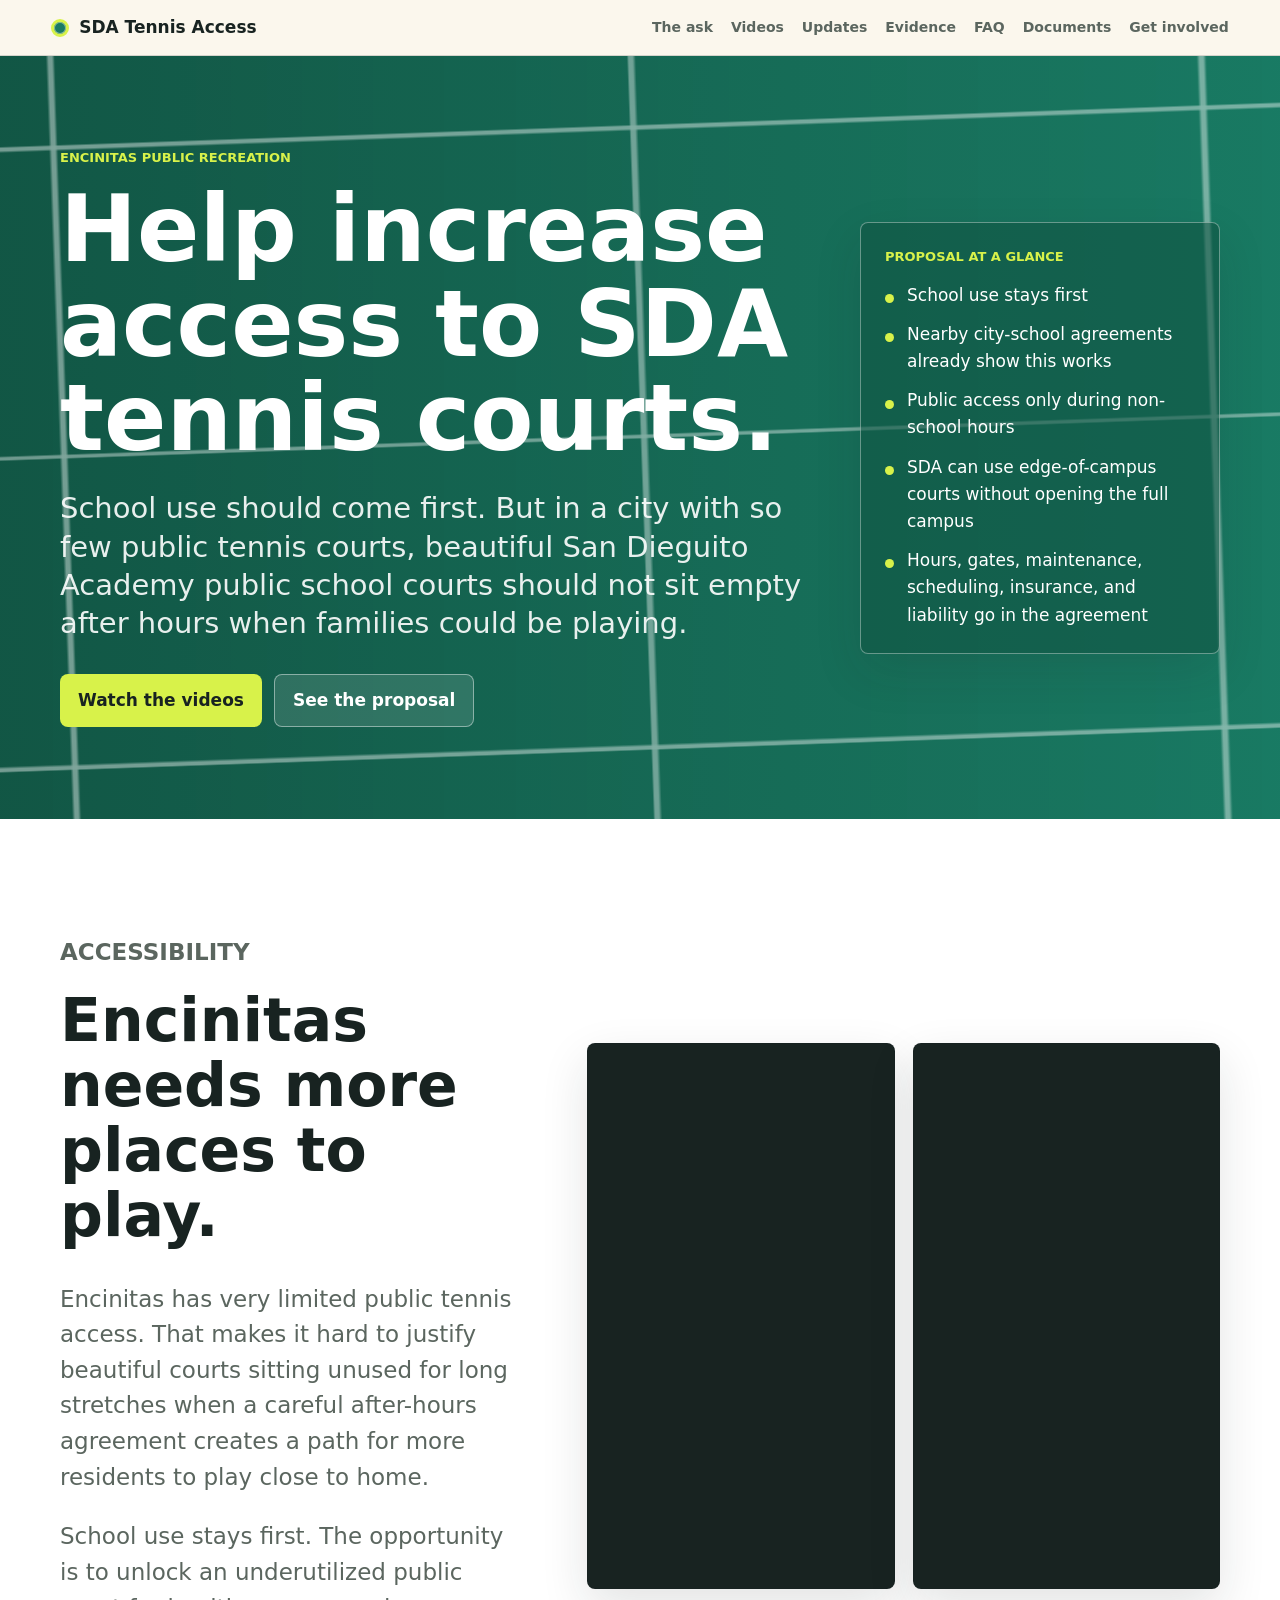
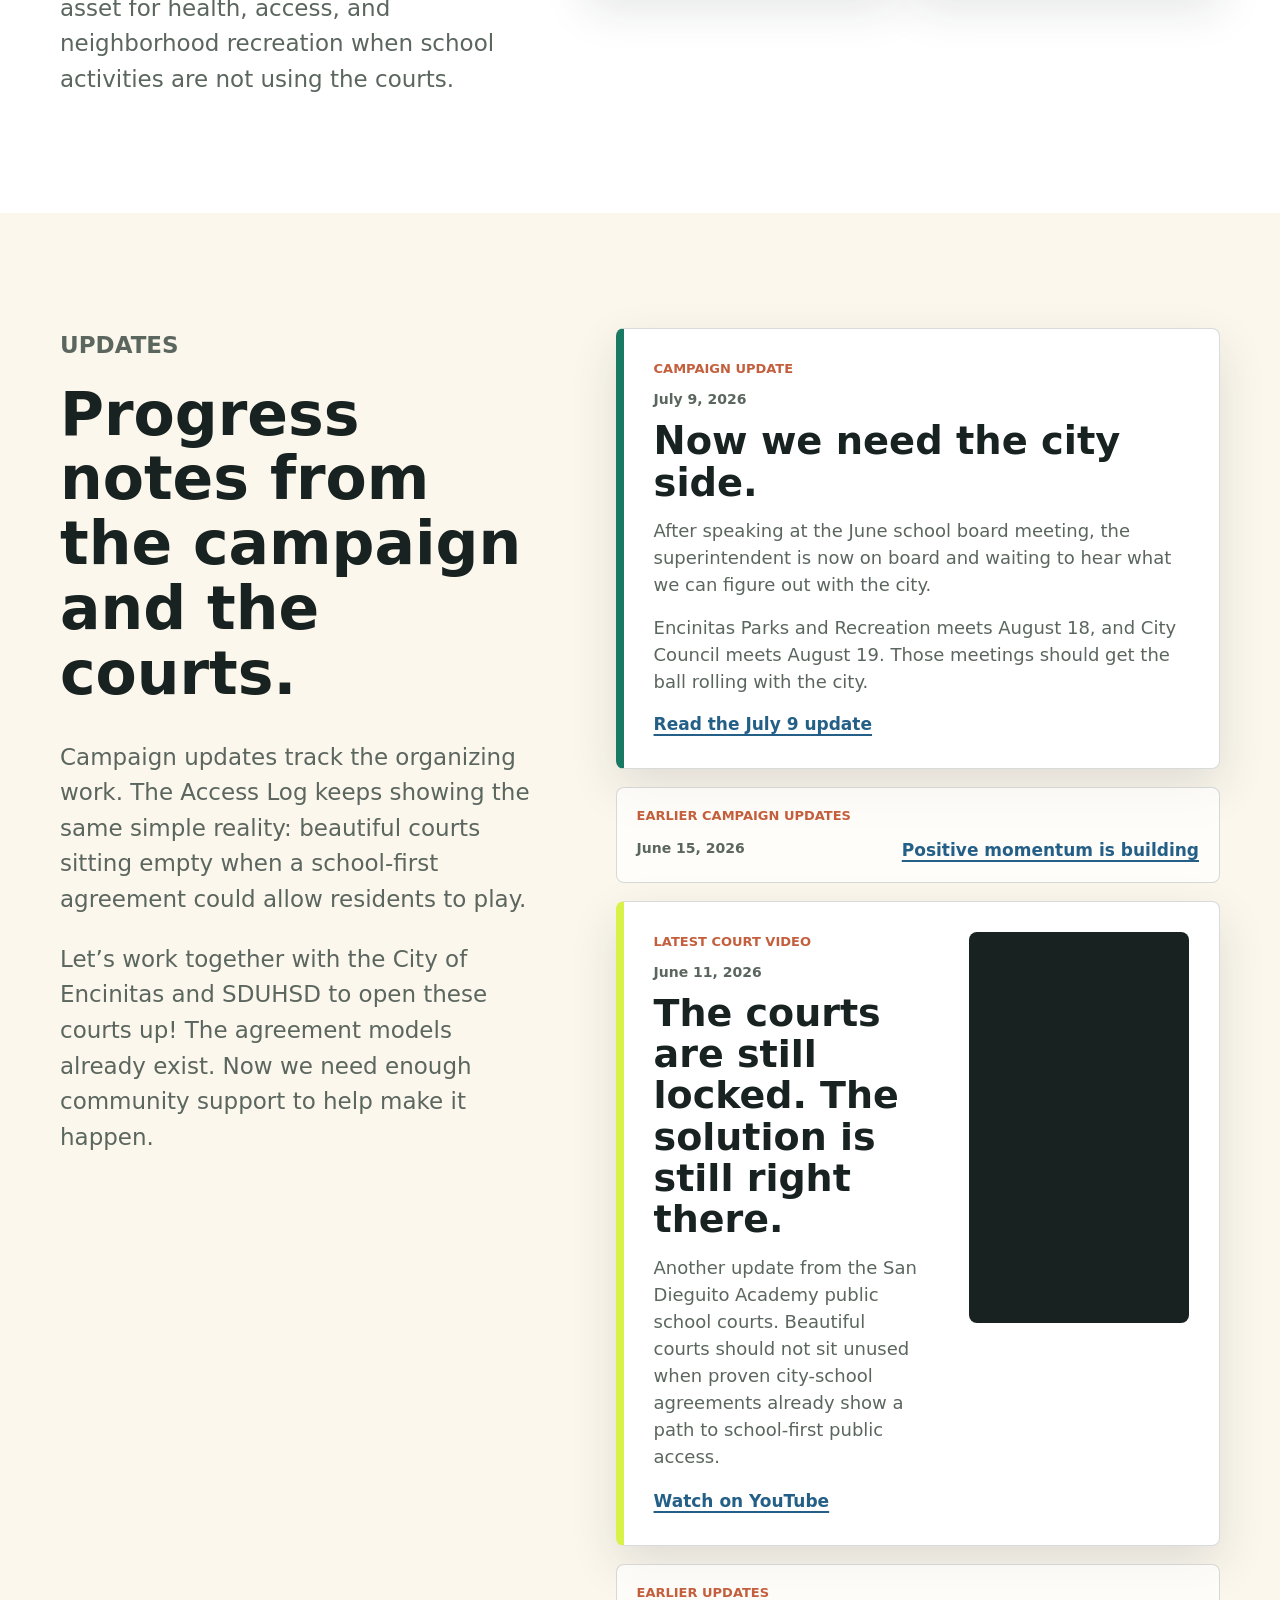
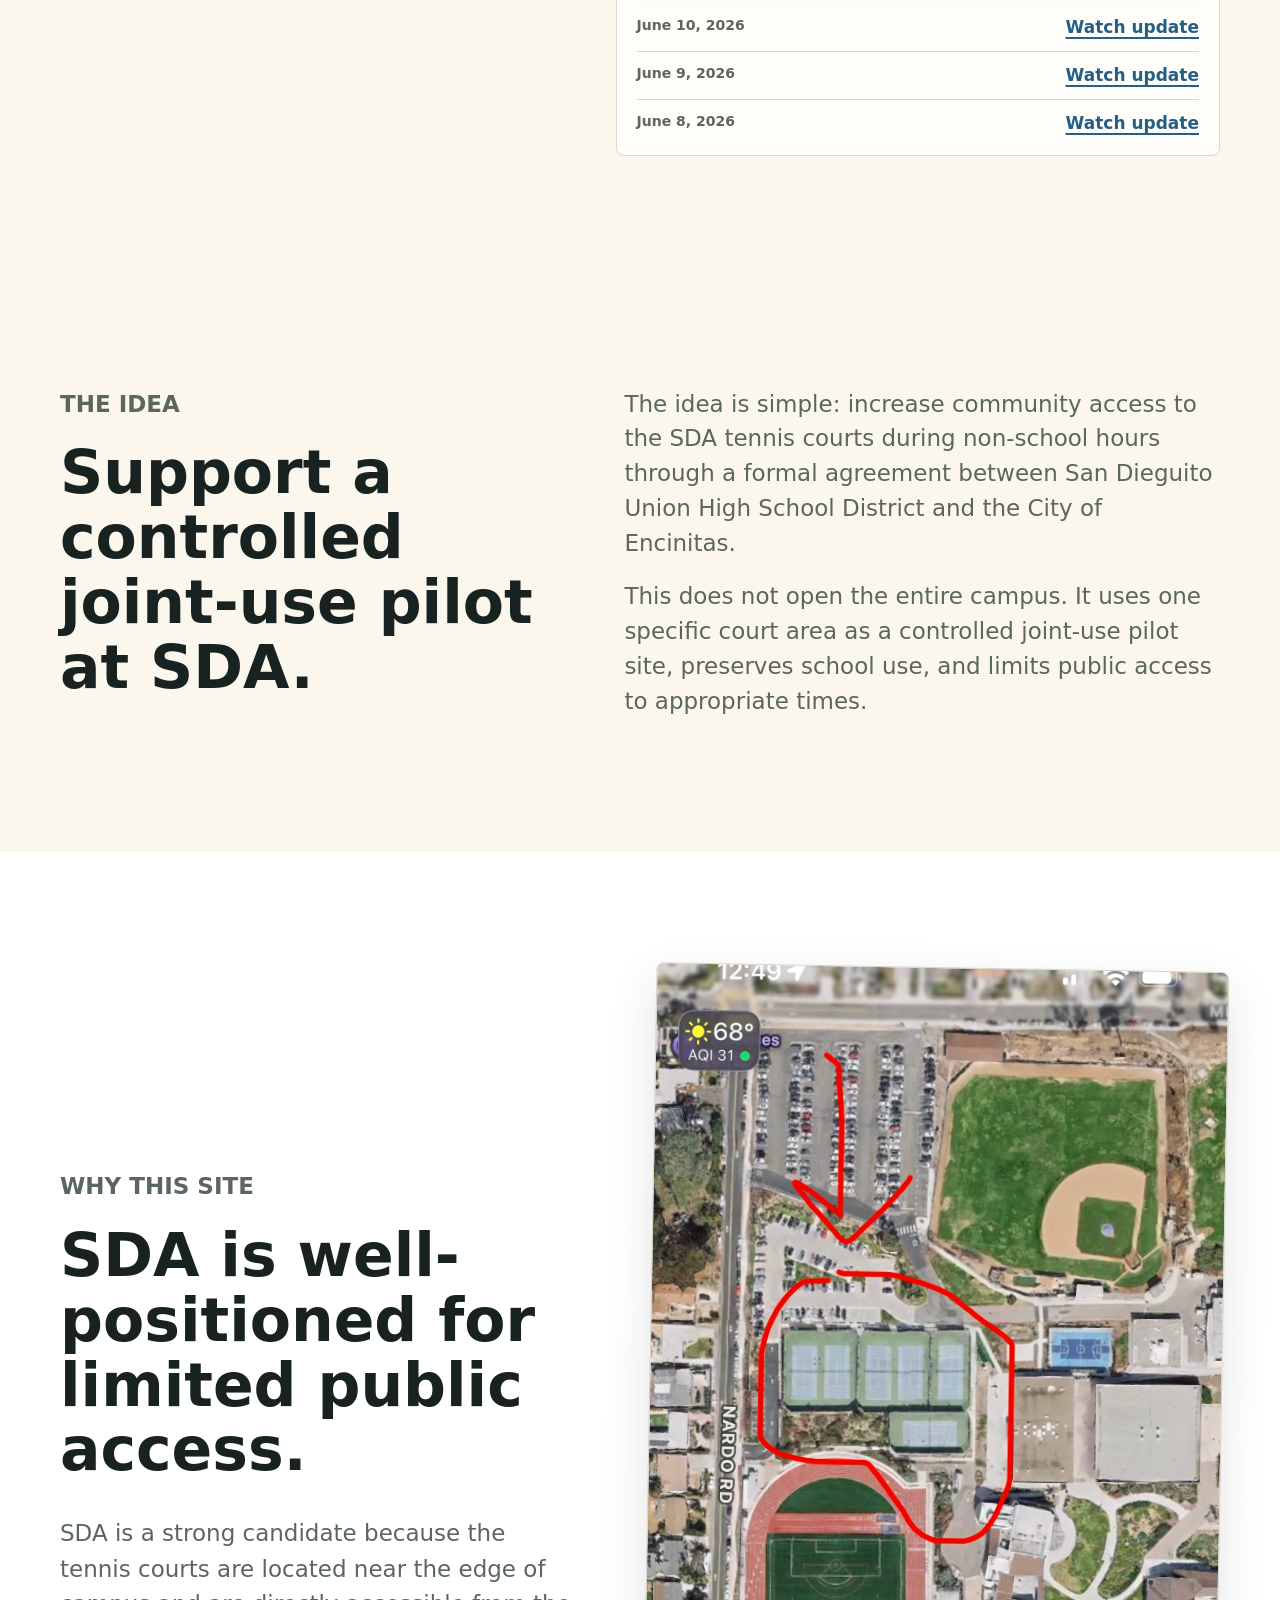
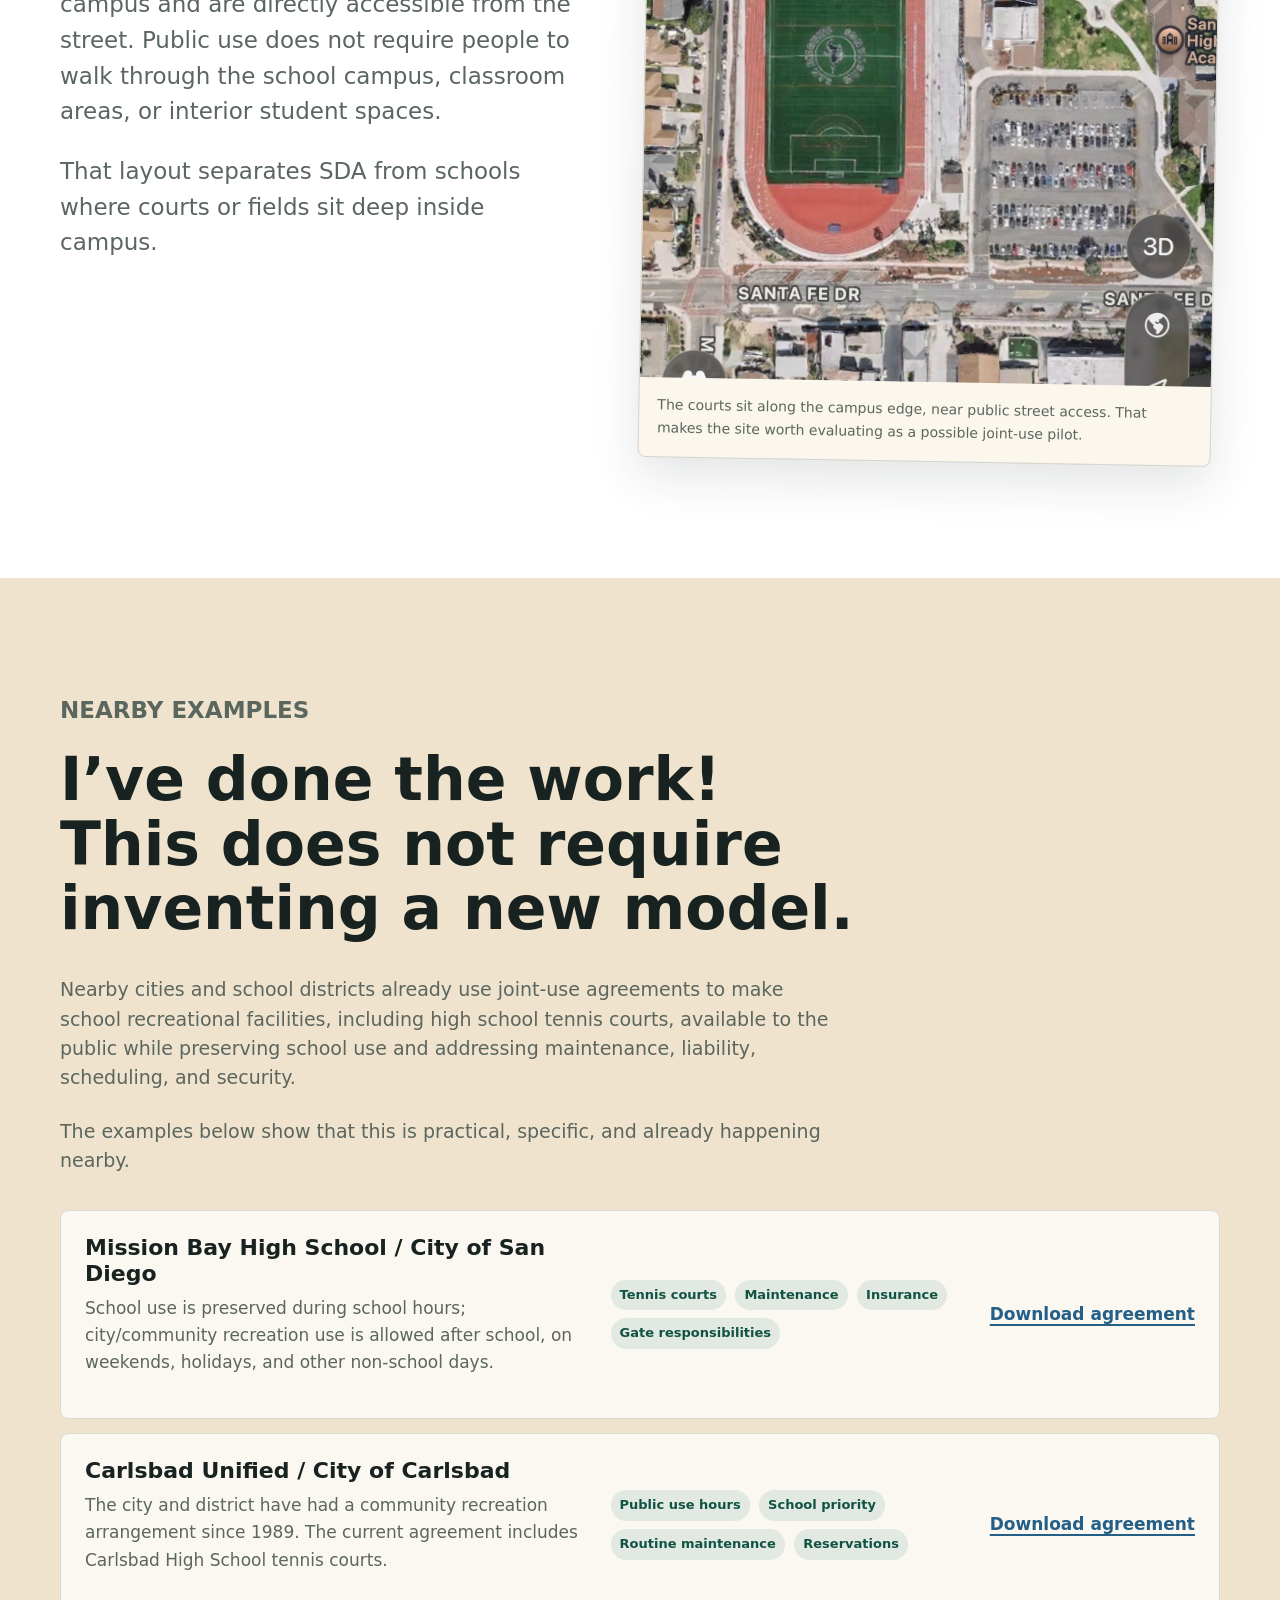
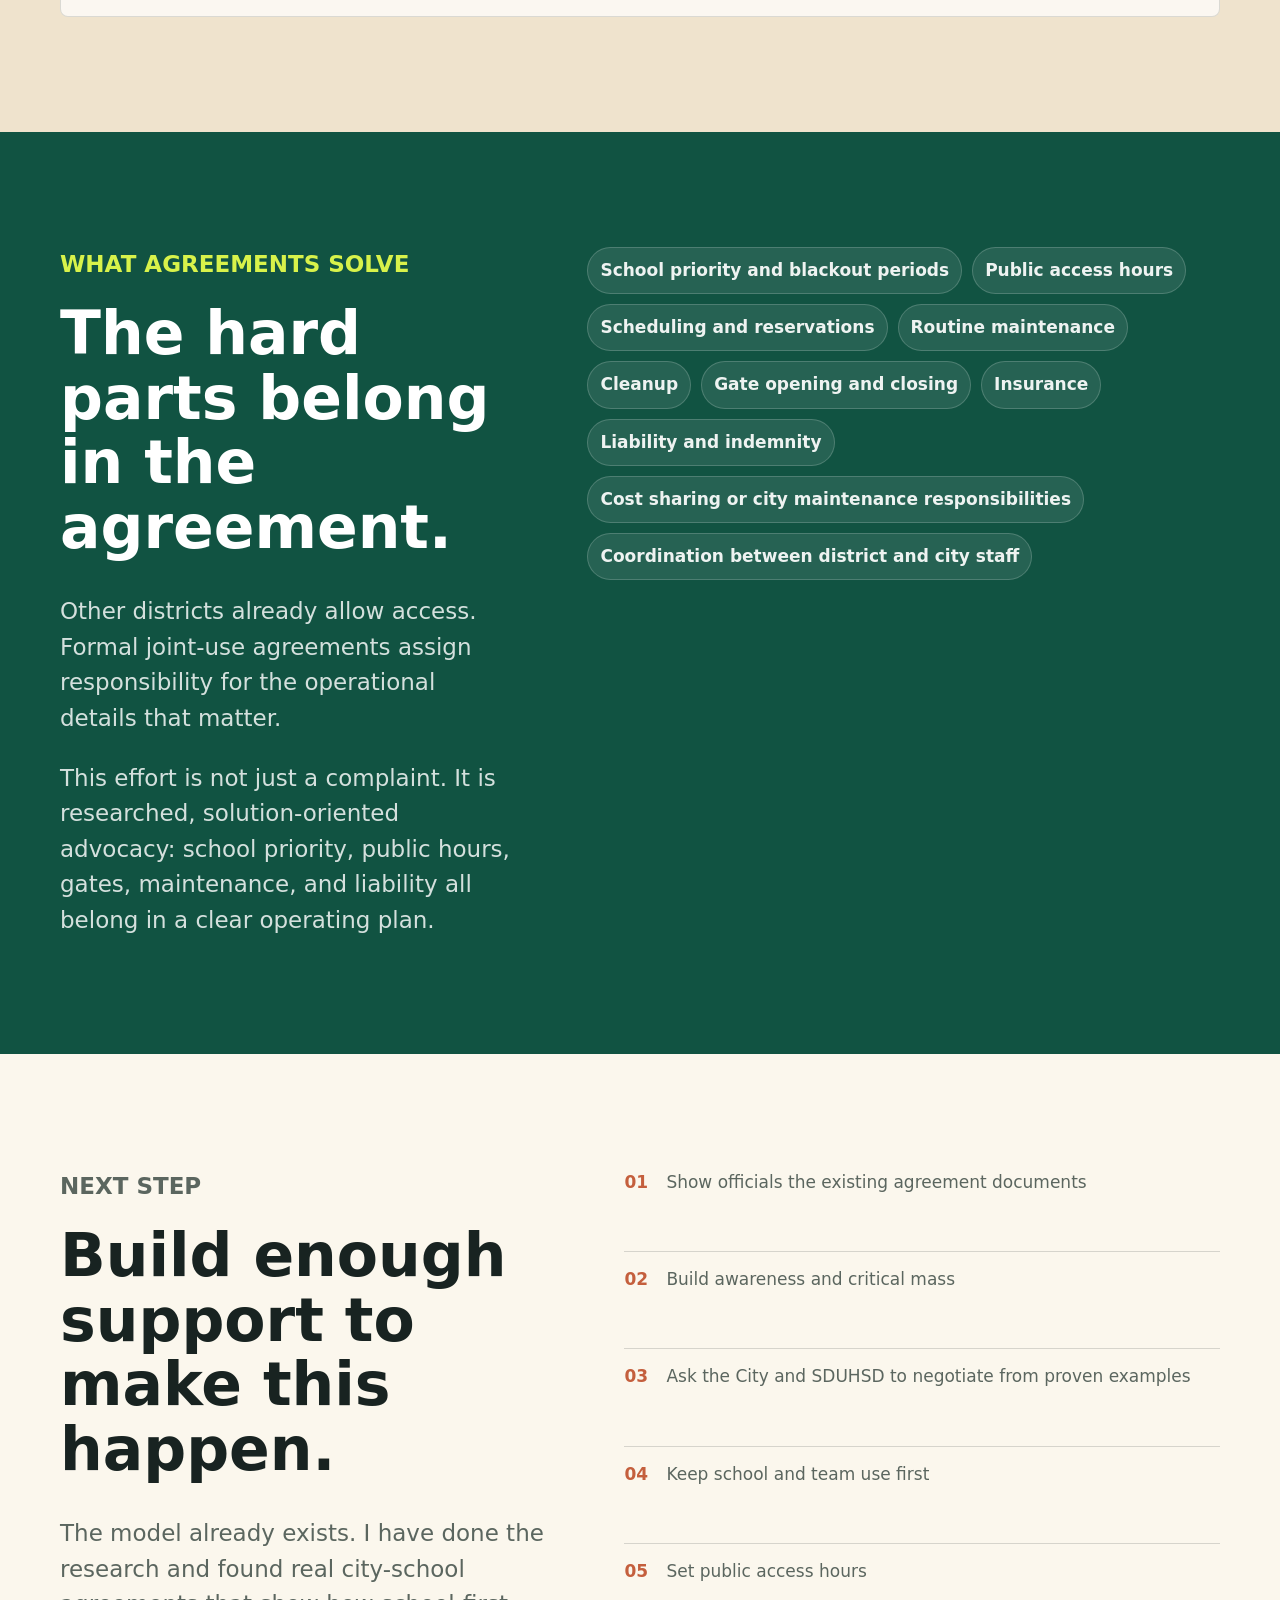
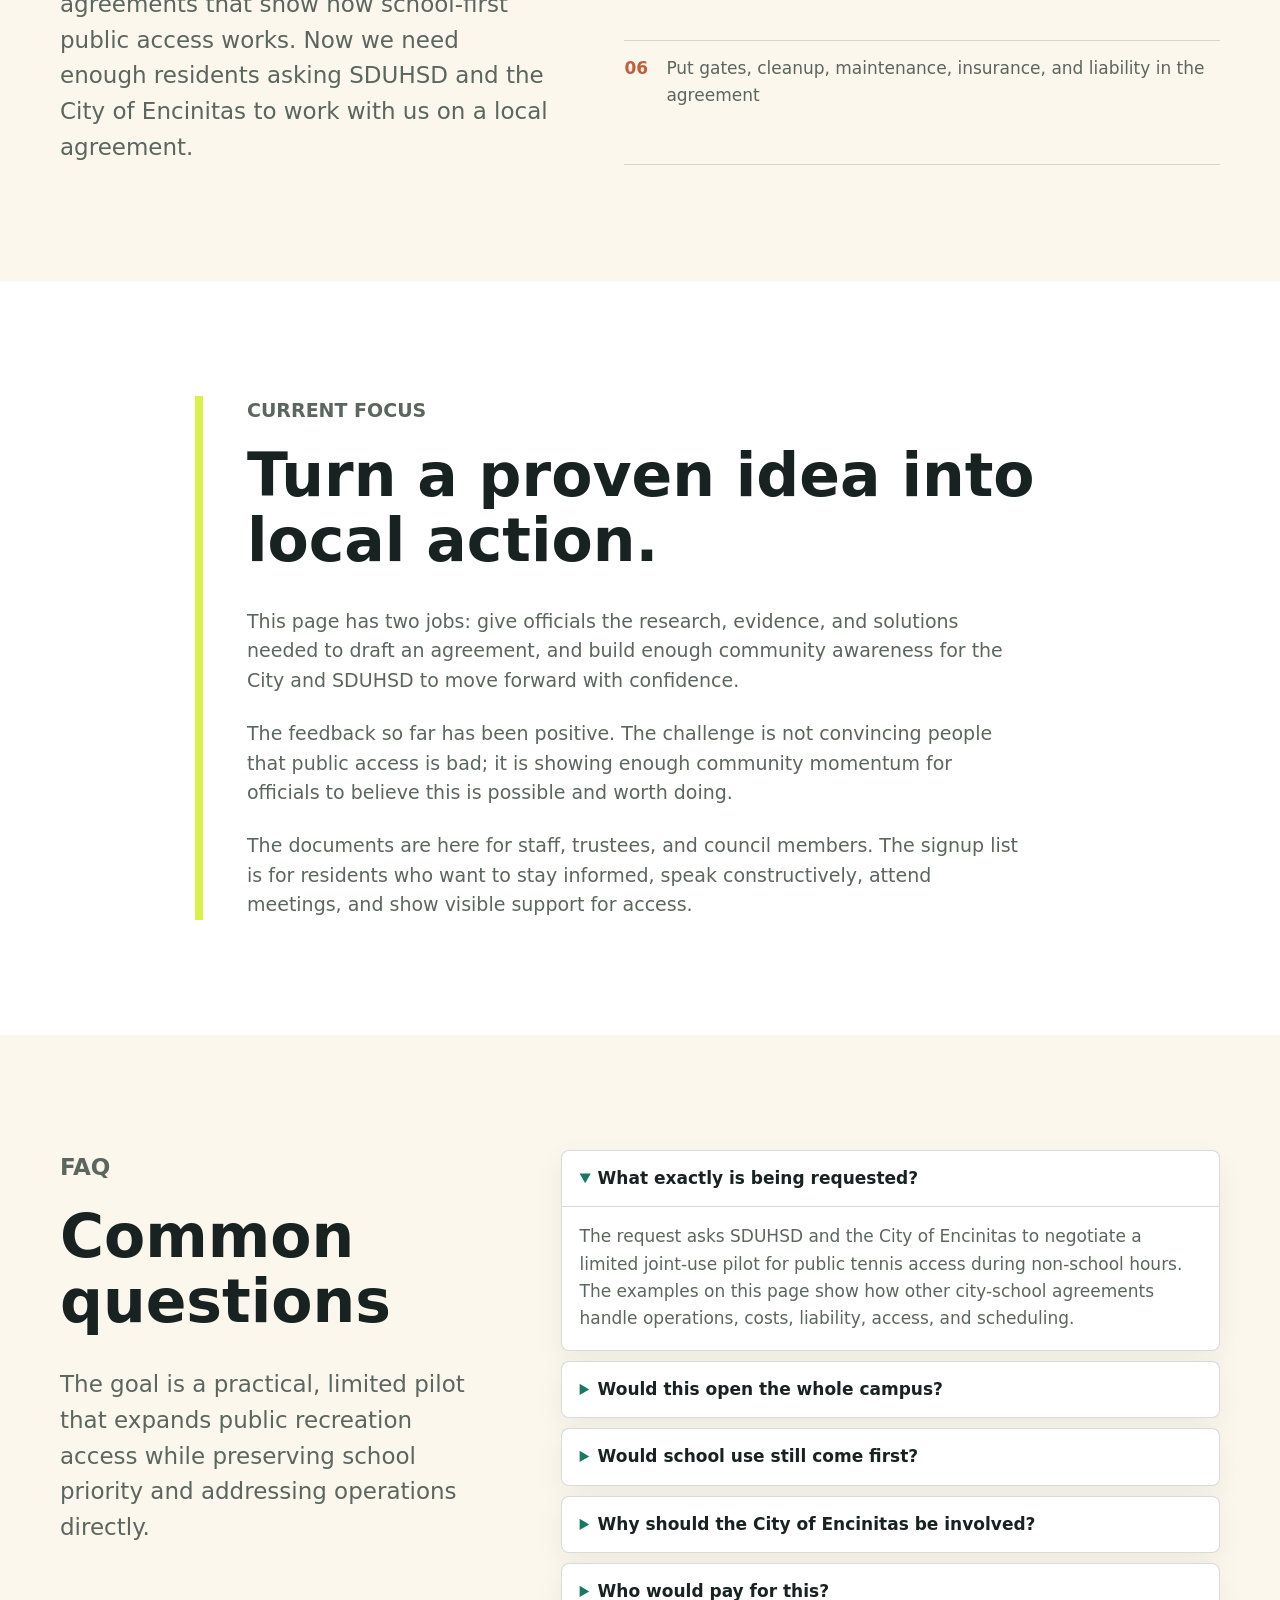
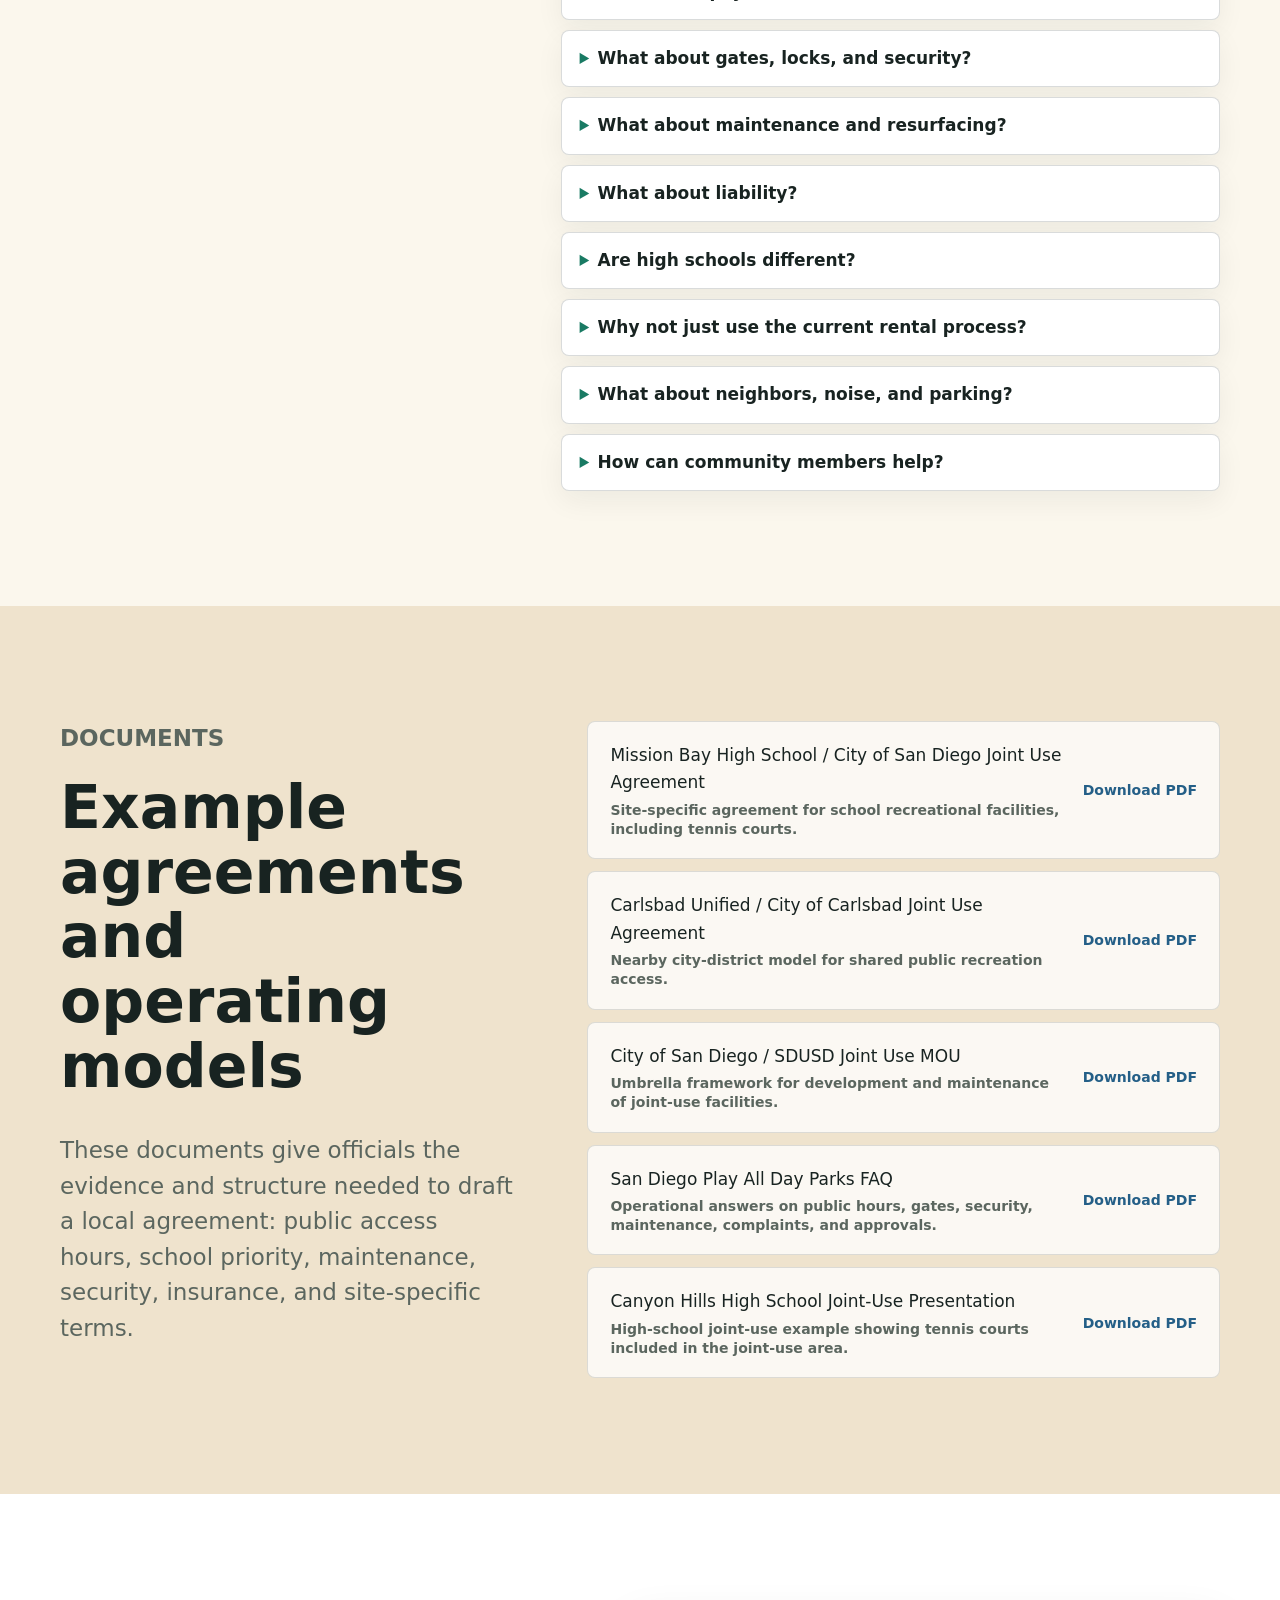
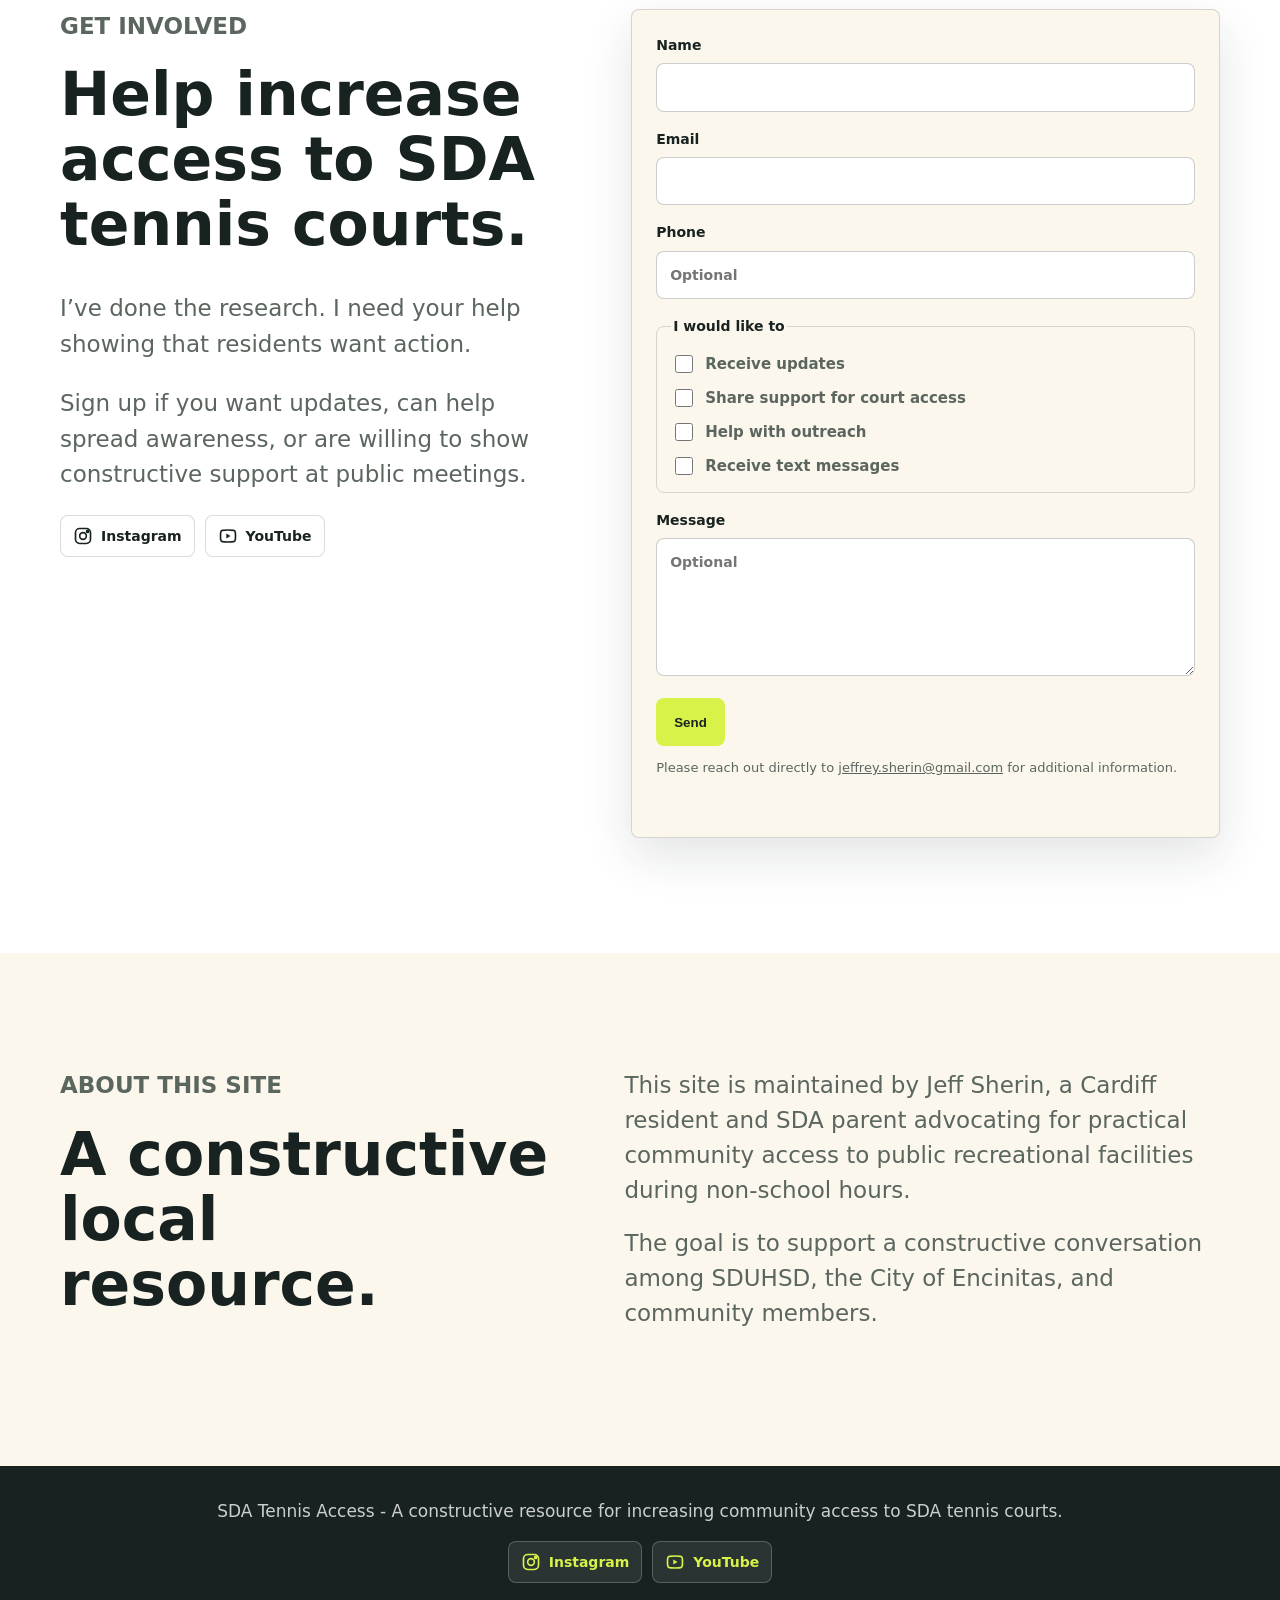
==== commit ae0b03d8: "Add campaign updates and signup phone option" ====
--- a/index.html
+++ b/index.html
@@ -26,7 +26,7 @@
     gtag('js', new Date());
     gtag('config', 'G-CEEJ8RYQ07');
   </script>
-  <link rel="stylesheet" href="style.css?v=20260611-access-log">
+  <link rel="stylesheet" href="style.css?v=20260709-phone">
 </head>
 <body>
   <header class="site-header">
@@ -113,10 +113,10 @@
     <section id="access-log" class="section access-log-section">
       <div class="section-inner access-log-grid">
         <div class="section-copy">
-          <p class="section-kicker">Access log</p>
-          <h2>Ongoing notes from SDA’s locked courts.</h2>
-          <p>
-            The Access Log documents a repeated missed opportunity: beautiful courts sitting empty when a school-first agreement could allow residents to play.
+          <p class="section-kicker">Updates</p>
+          <h2>Progress notes from the campaign and the courts.</h2>
+          <p>
+            Campaign updates track the organizing work. The Access Log keeps showing the same simple reality: beautiful courts sitting empty when a school-first agreement could allow residents to play.
           </p>
           <p>
             Let’s work together with the City of Encinitas and SDUHSD to open these courts up! The agreement models already exist. Now we need enough community support to help make it happen.
@@ -124,9 +124,32 @@
         </div>
 
         <div class="update-stack">
+          <article class="campaign-update-card" aria-labelledby="campaign-update-title">
+            <p class="update-label">Campaign update</p>
+            <time datetime="2026-07-09">July 9, 2026</time>
+            <h3 id="campaign-update-title">Now we need the city side.</h3>
+            <p>
+              After speaking at the June school board meeting, the superintendent is now on board and waiting to hear what we can figure out with the city.
+            </p>
+            <p>
+              Encinitas Parks and Recreation meets August 18, and City Council meets August 19. Those meetings should get the ball rolling with the city.
+            </p>
+            <a class="text-link" href="updates/2026-07-09.html">Read the July 9 update</a>
+          </article>
+
+          <div class="update-history" aria-label="Earlier campaign updates">
+            <p class="update-label">Earlier campaign updates</p>
+            <ul>
+              <li>
+                <time datetime="2026-06-15">June 15, 2026</time>
+                <a href="updates/2026-06-15.html">Positive momentum is building</a>
+              </li>
+            </ul>
+          </div>
+
           <article class="latest-update" aria-labelledby="latest-update-title">
             <div class="latest-update-copy">
-              <p class="update-label">Latest update</p>
+              <p class="update-label">Latest court video</p>
               <time datetime="2026-06-11">June 11, 2026</time>
               <h3 id="latest-update-title">The courts are still locked. The solution is still right there.</h3>
               <p>
@@ -509,6 +532,11 @@
             <input type="email" name="email" autocomplete="email" required>
           </label>
 
+          <label>
+            Phone
+            <input type="tel" name="phone" autocomplete="tel" placeholder="Optional">
+          </label>
+
           <fieldset>
             <legend>I would like to</legend>
             <label>
@@ -522,6 +550,10 @@
             <label>
               <input type="checkbox" name="interests" value="Help with outreach">
               Help with outreach
+            </label>
+            <label>
+              <input type="checkbox" name="interests" value="Receive text messages">
+              Receive text messages
             </label>
           </fieldset>
 
@@ -585,12 +617,14 @@
       const openEmailFallback = (formData) => {
         const name = formData.get("name") || "";
         const email = formData.get("email") || "";
+        const phone = formData.get("phone") || "";
         const interests = formData.getAll("interests").join(", ");
         const message = formData.get("message") || "";
         const subject = "SDA Tennis Access signup";
         const emailBody = [
           "Name: " + name,
           "Email: " + email,
+          "Phone: " + phone,
           "Interests: " + interests,
           "",
           "Message:",
--- a/style.css
+++ b/style.css
@@ -331,6 +331,38 @@
   gap: 18px;
 }
 
+.campaign-update-card {
+  padding: clamp(20px, 3vw, 30px);
+  border: 1px solid var(--line);
+  border-left: 8px solid var(--court);
+  border-radius: var(--radius);
+  background: #ffffff;
+  box-shadow: var(--shadow);
+}
+
+.campaign-update-card time {
+  display: block;
+  margin-bottom: 10px;
+  color: var(--muted);
+  font-size: 14px;
+  font-weight: 800;
+}
+
+.campaign-update-card h3 {
+  max-width: 640px;
+  margin-bottom: 14px;
+  font-size: clamp(28px, 3vw, 40px);
+  line-height: 1.08;
+}
+
+.campaign-update-card p:not(.update-label) {
+  max-width: 680px;
+  margin-bottom: 16px;
+  color: var(--muted);
+  font-size: 18px;
+  line-height: 1.5;
+}
+
 .latest-update {
   display: grid;
   grid-template-columns: minmax(0, 1fr) minmax(180px, 240px);
@@ -430,6 +462,72 @@
   font-weight: 850;
   text-decoration-thickness: 2px;
   text-underline-offset: 4px;
+}
+
+.update-post-section {
+  background: var(--paper);
+}
+
+.update-post {
+  max-width: 880px;
+}
+
+.post-date {
+  margin: 0 0 18px;
+  color: var(--muted);
+  font-weight: 850;
+}
+
+.update-post h1 {
+  max-width: 820px;
+  margin-bottom: 28px;
+  color: var(--ink);
+  font-size: clamp(46px, 7vw, 92px);
+  line-height: 0.98;
+}
+
+.post-body {
+  display: grid;
+  gap: 20px;
+  color: var(--muted);
+  font-size: clamp(18px, 2vw, 22px);
+  line-height: 1.55;
+}
+
+.post-body h2 {
+  margin: 18px 0 0;
+  color: var(--ink);
+  font-size: clamp(28px, 3vw, 42px);
+  line-height: 1.08;
+}
+
+.post-body p,
+.post-body ul {
+  margin: 0;
+}
+
+.post-body ul {
+  display: grid;
+  gap: 12px;
+  padding-left: 1.2em;
+}
+
+.post-body li::marker {
+  color: var(--court);
+}
+
+.post-body a {
+  color: var(--blue);
+  font-weight: 850;
+  text-decoration-thickness: 2px;
+  text-underline-offset: 4px;
+}
+
+.post-actions {
+  display: flex;
+  flex-wrap: wrap;
+  gap: 12px;
+  margin-top: 32px;
 }
 
 .intro-section {
@@ -794,6 +892,7 @@
 
 .contact-form input[type="text"],
 .contact-form input[type="email"],
+.contact-form input[type="tel"],
 .contact-form textarea {
   width: 100%;
   margin-top: 7px;
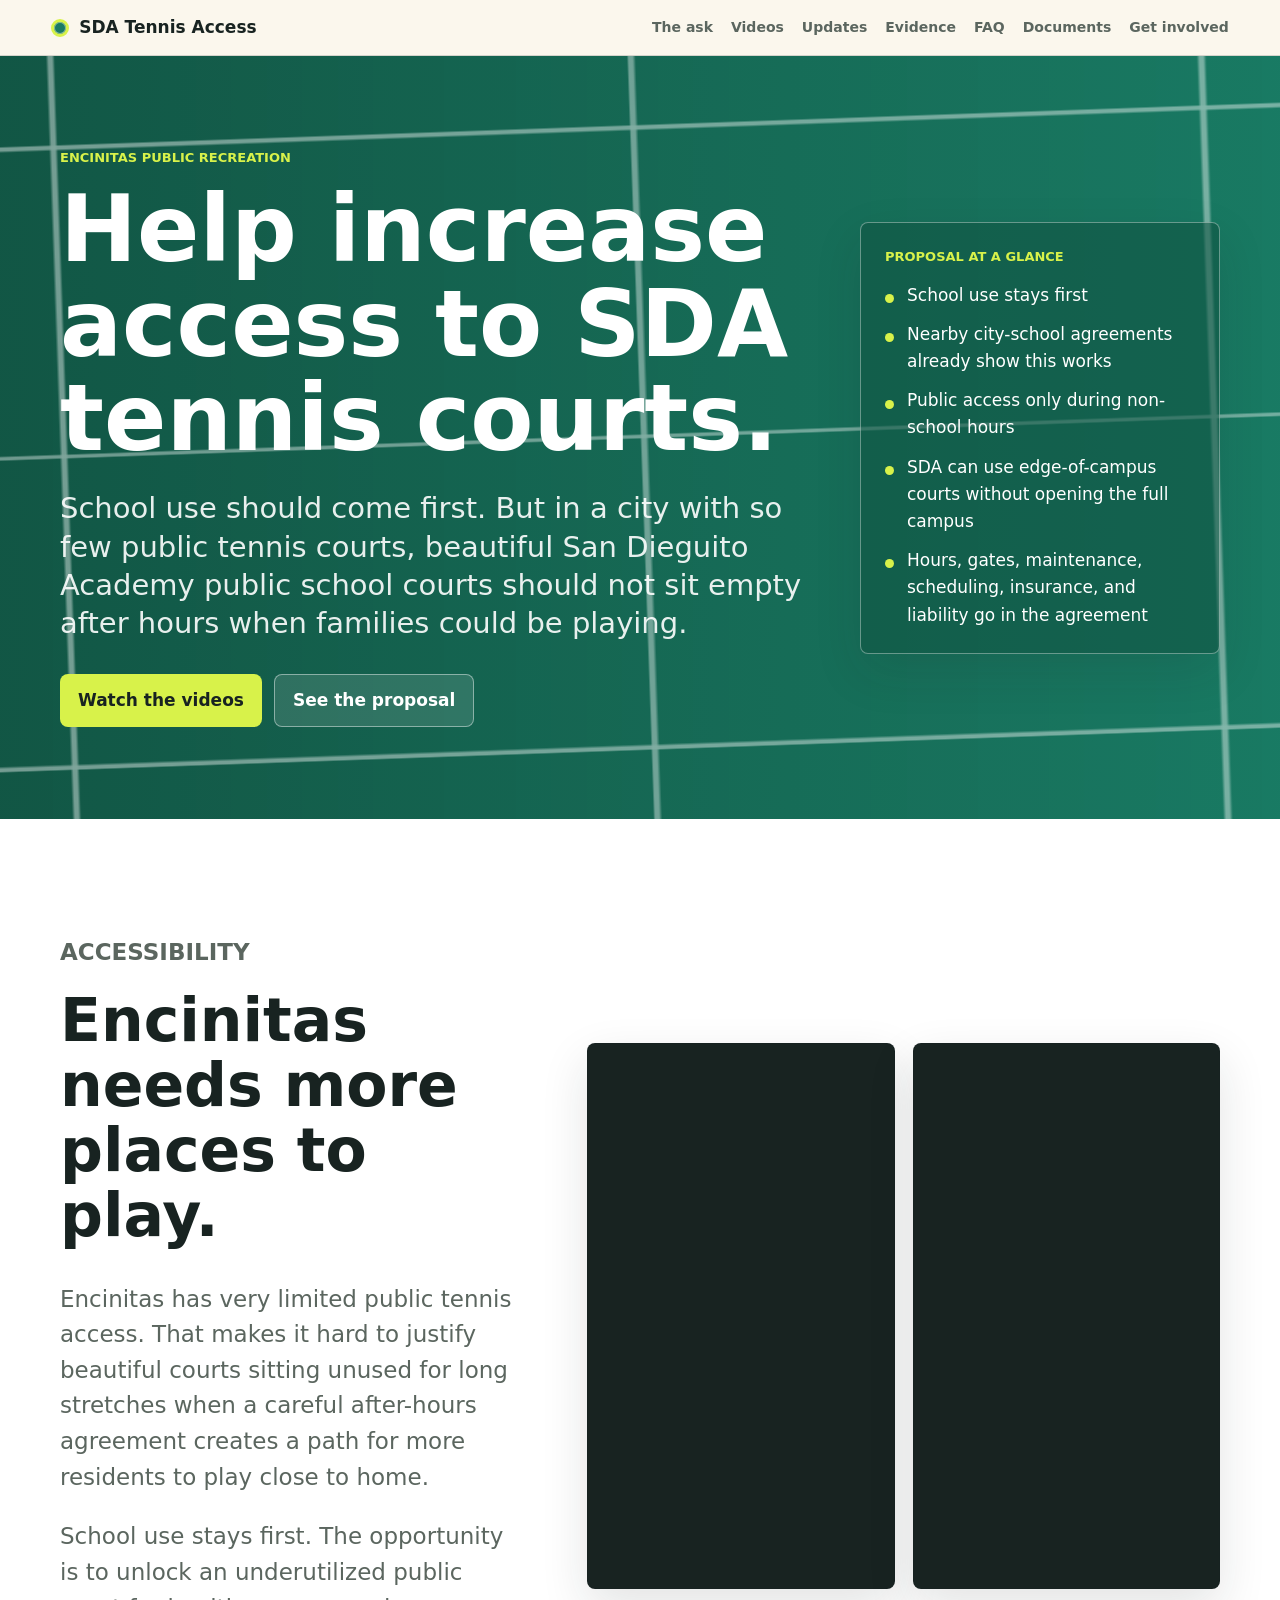
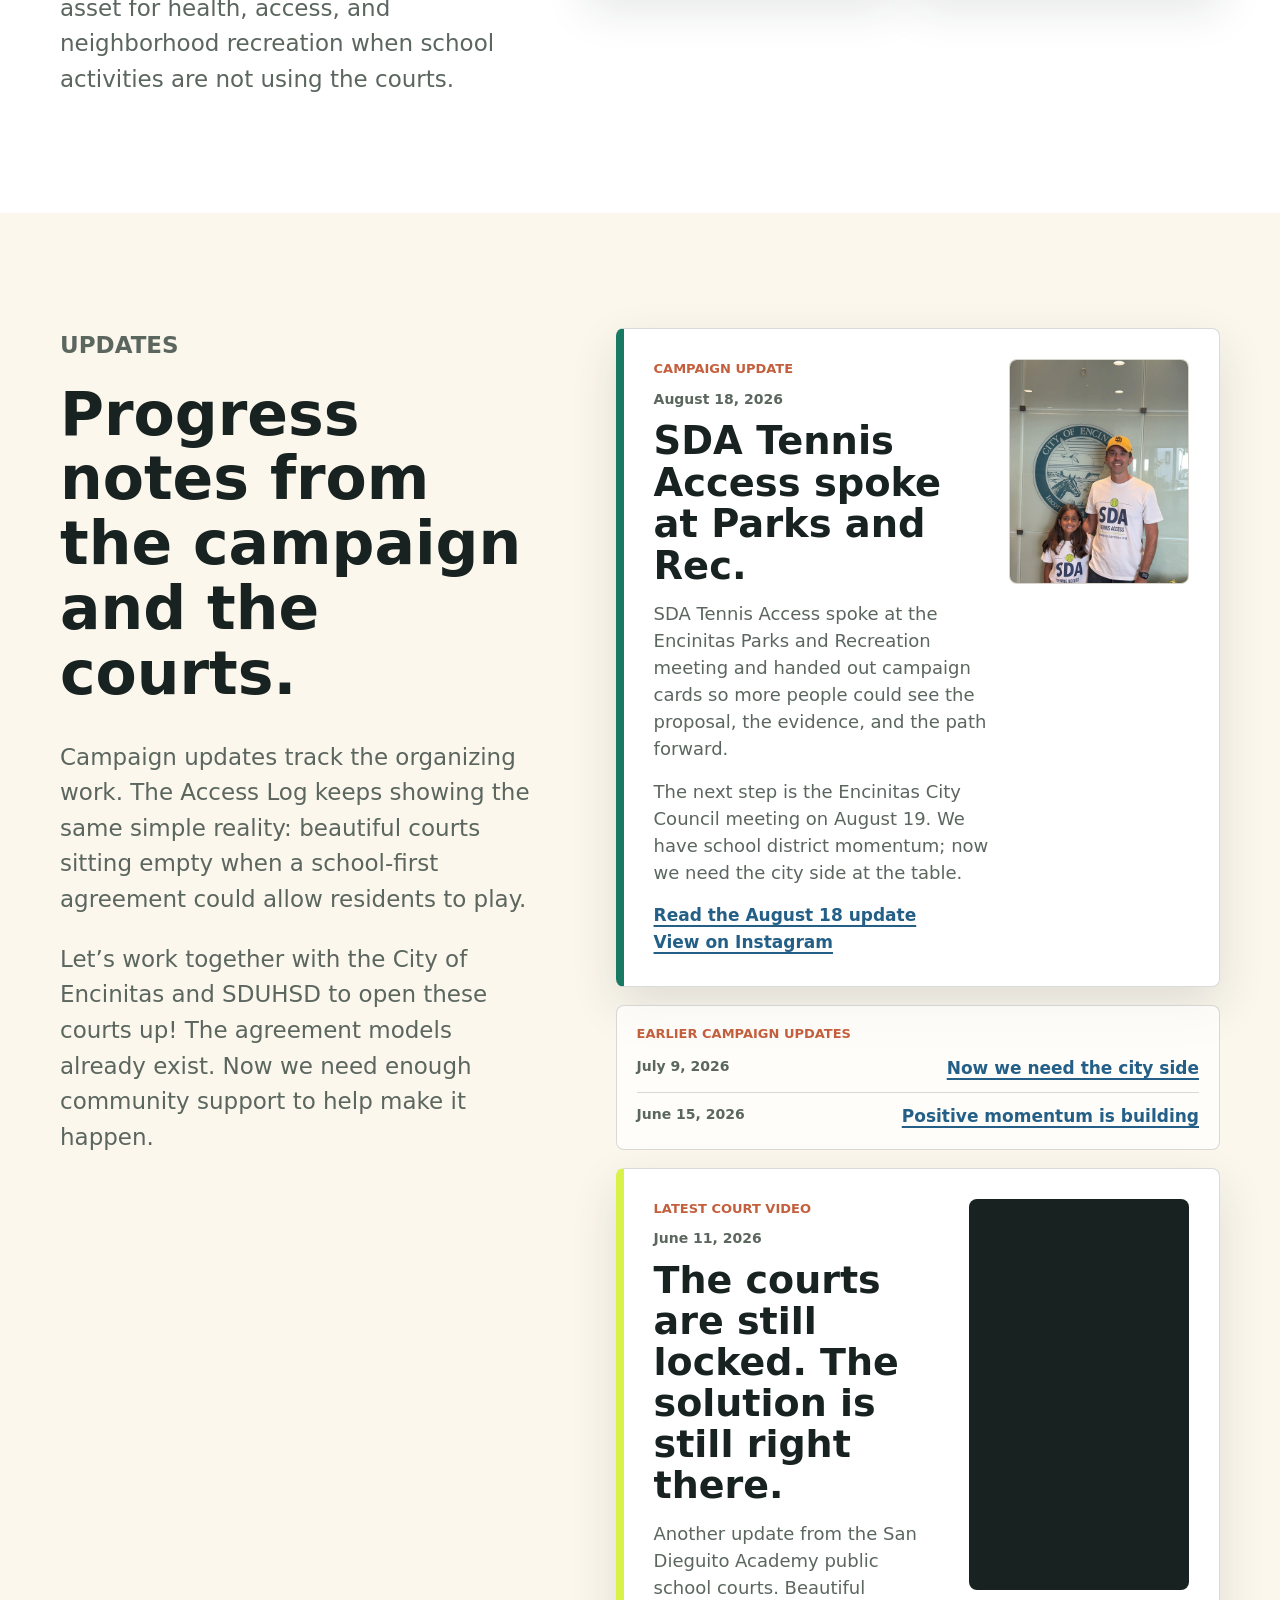
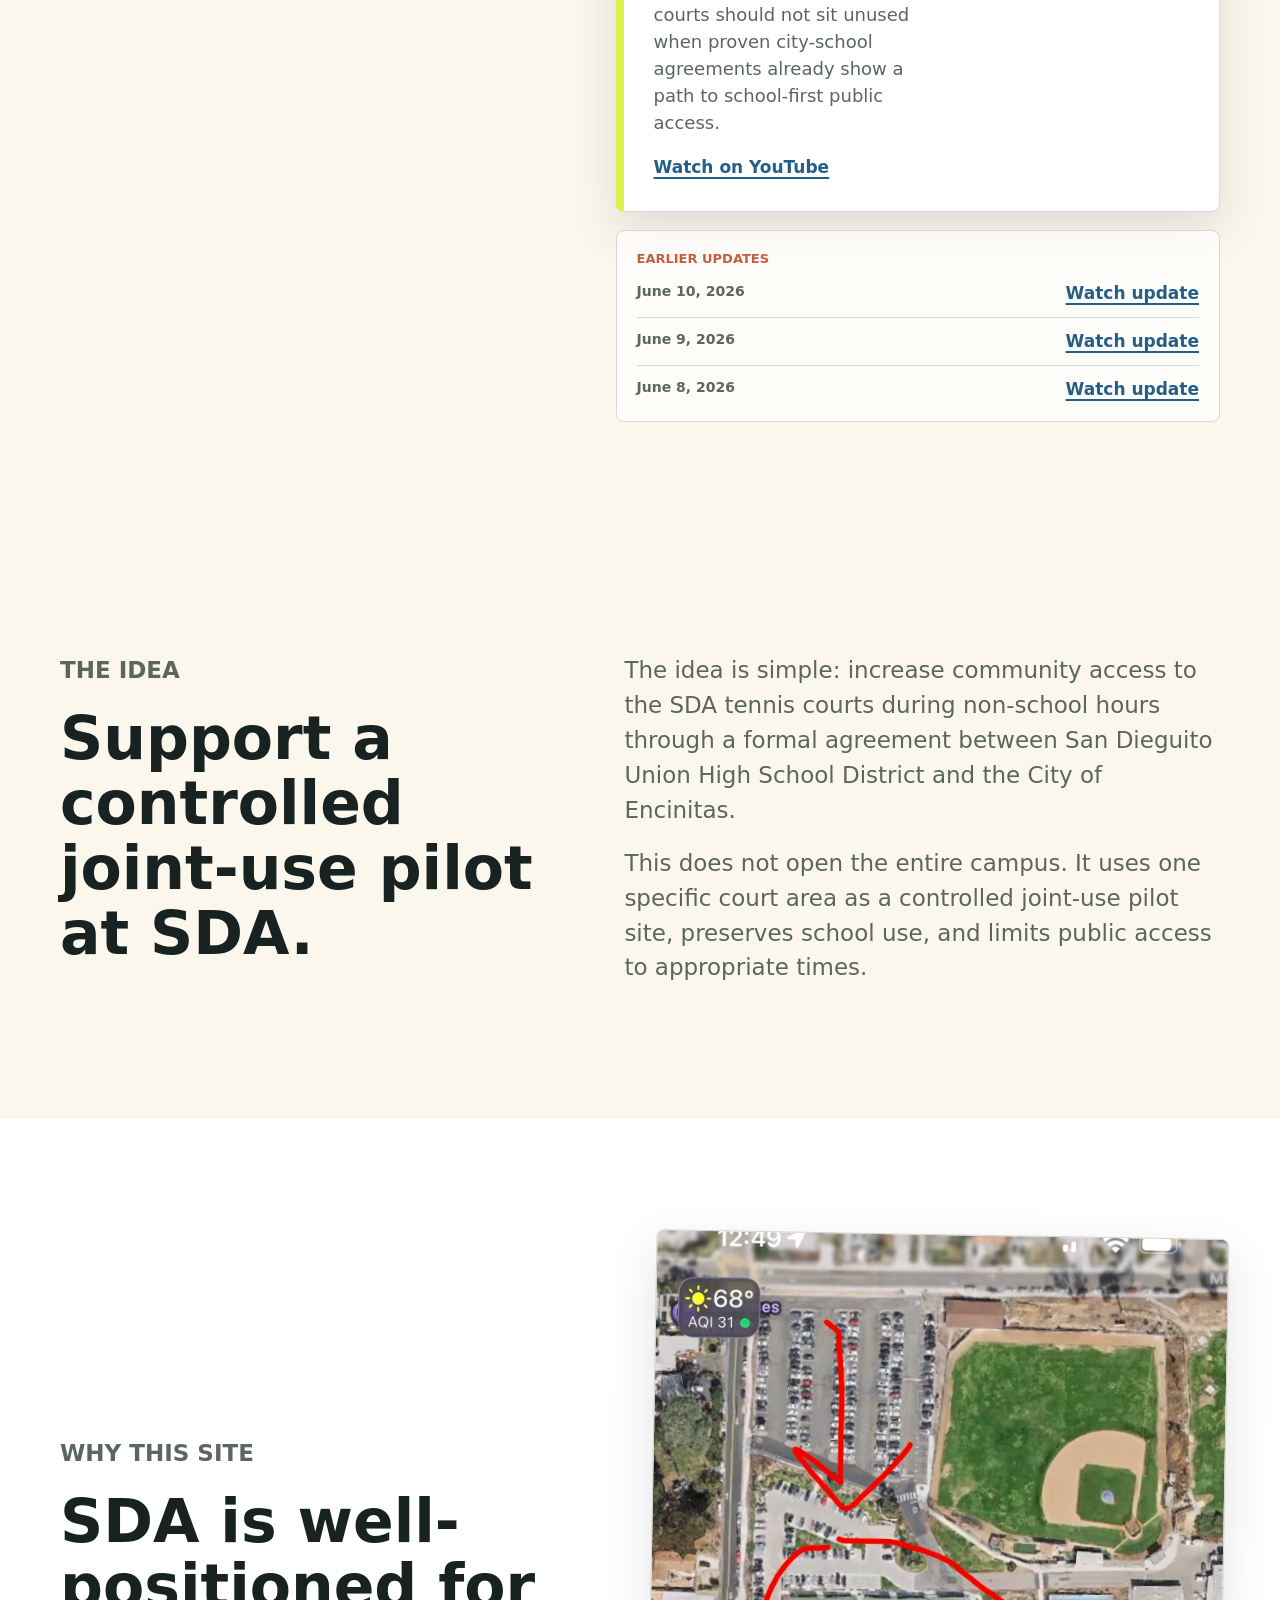
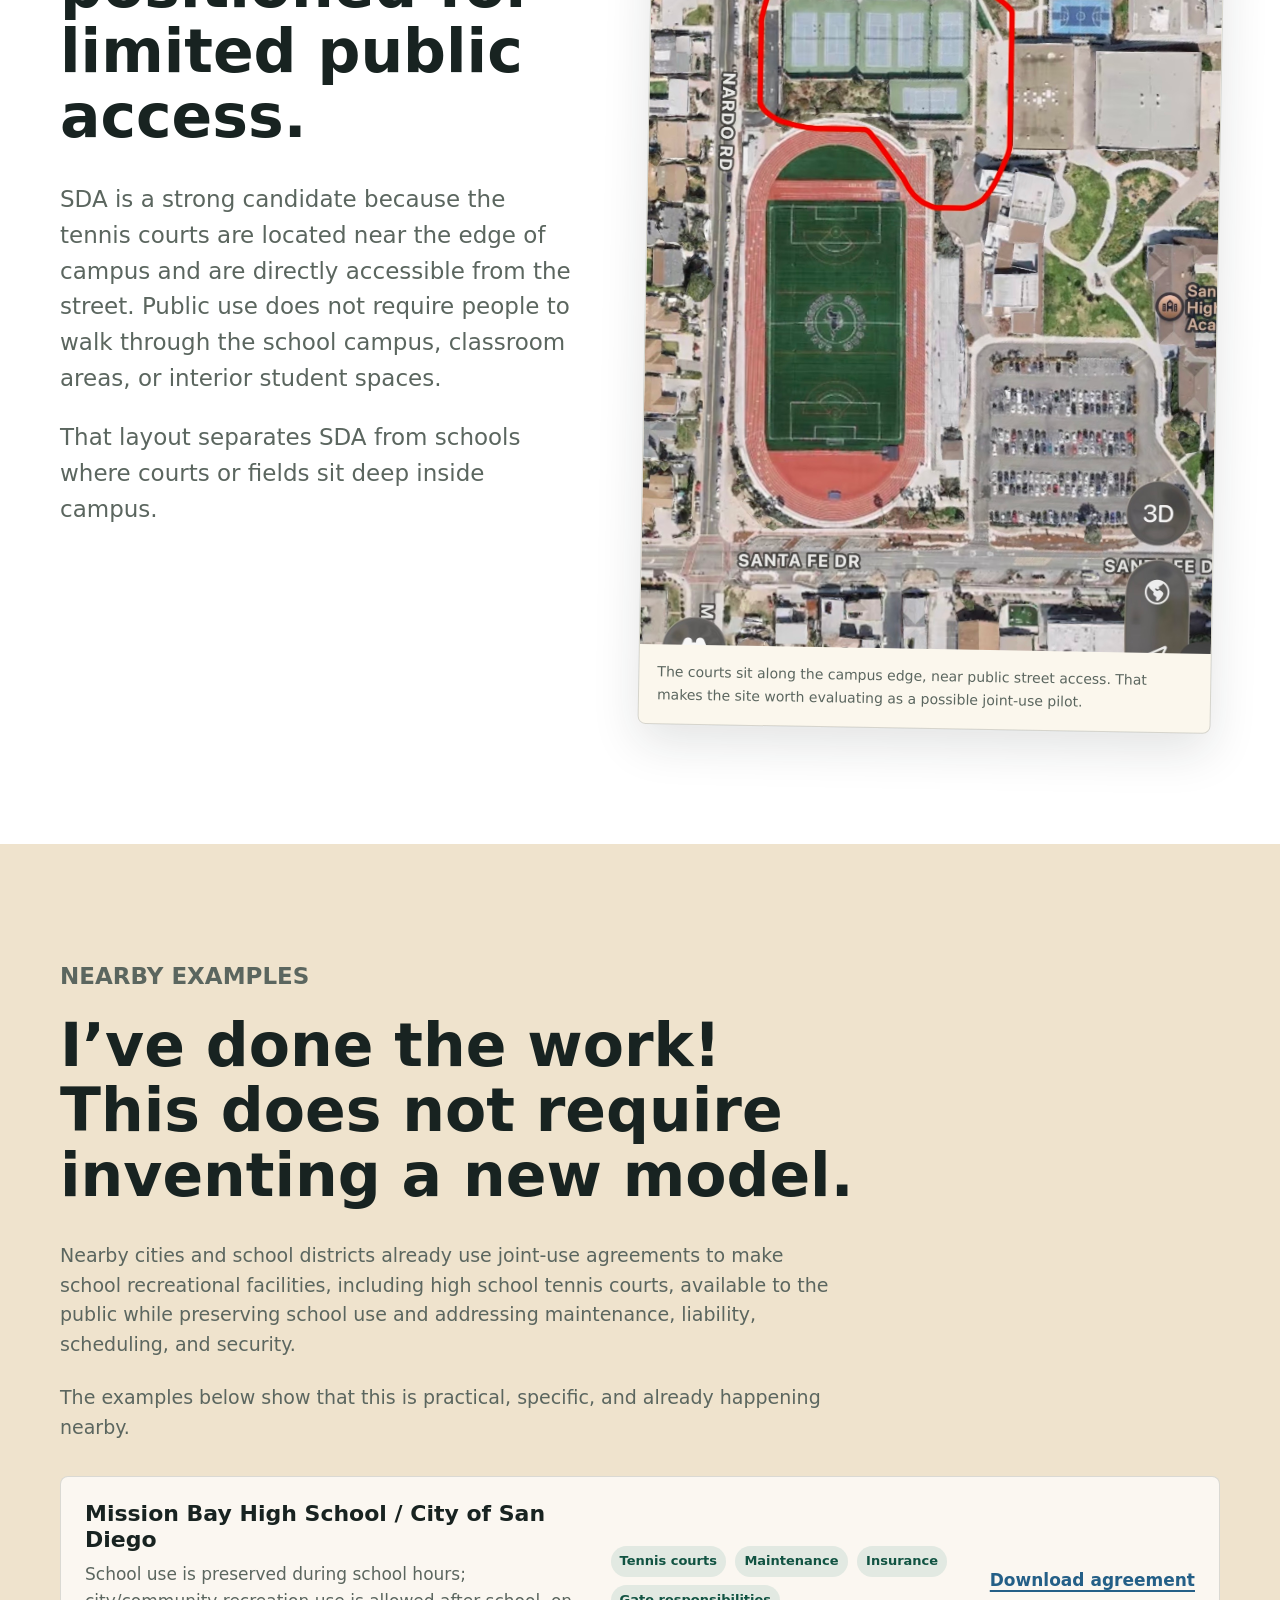
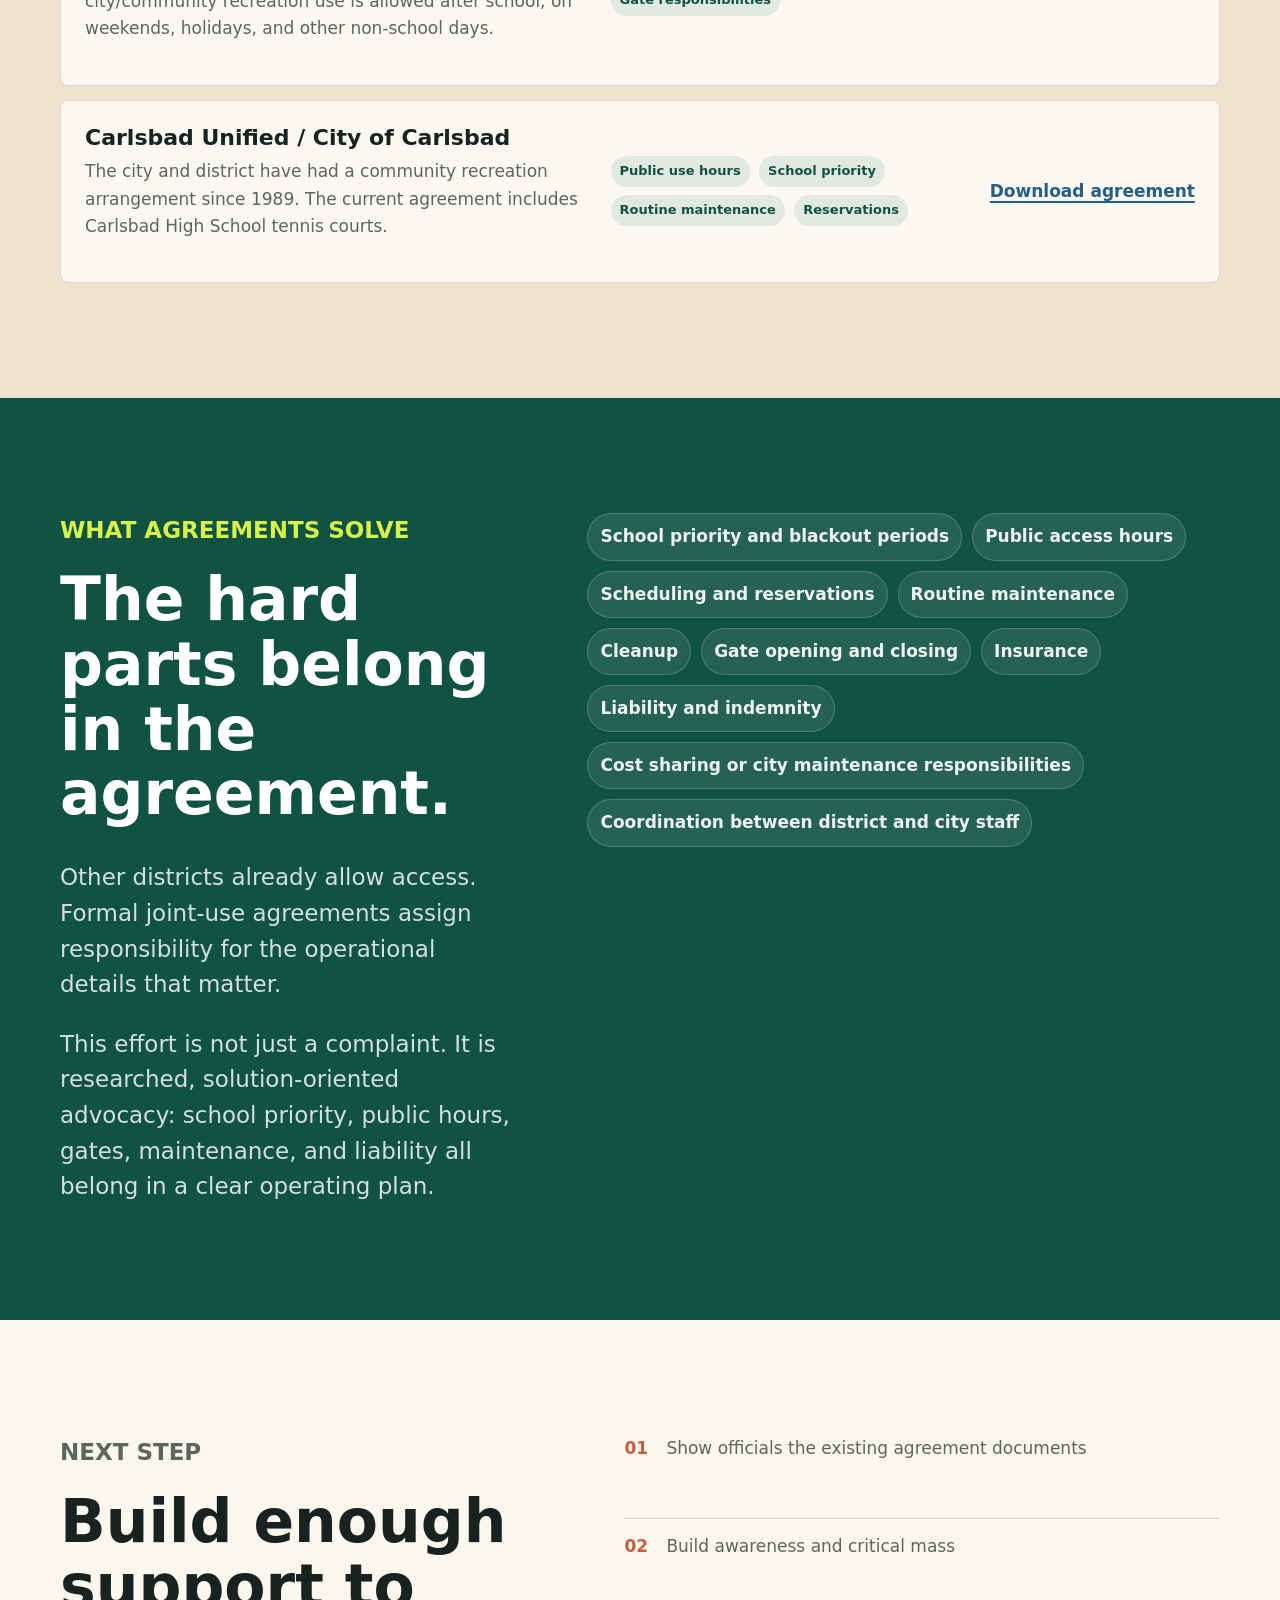
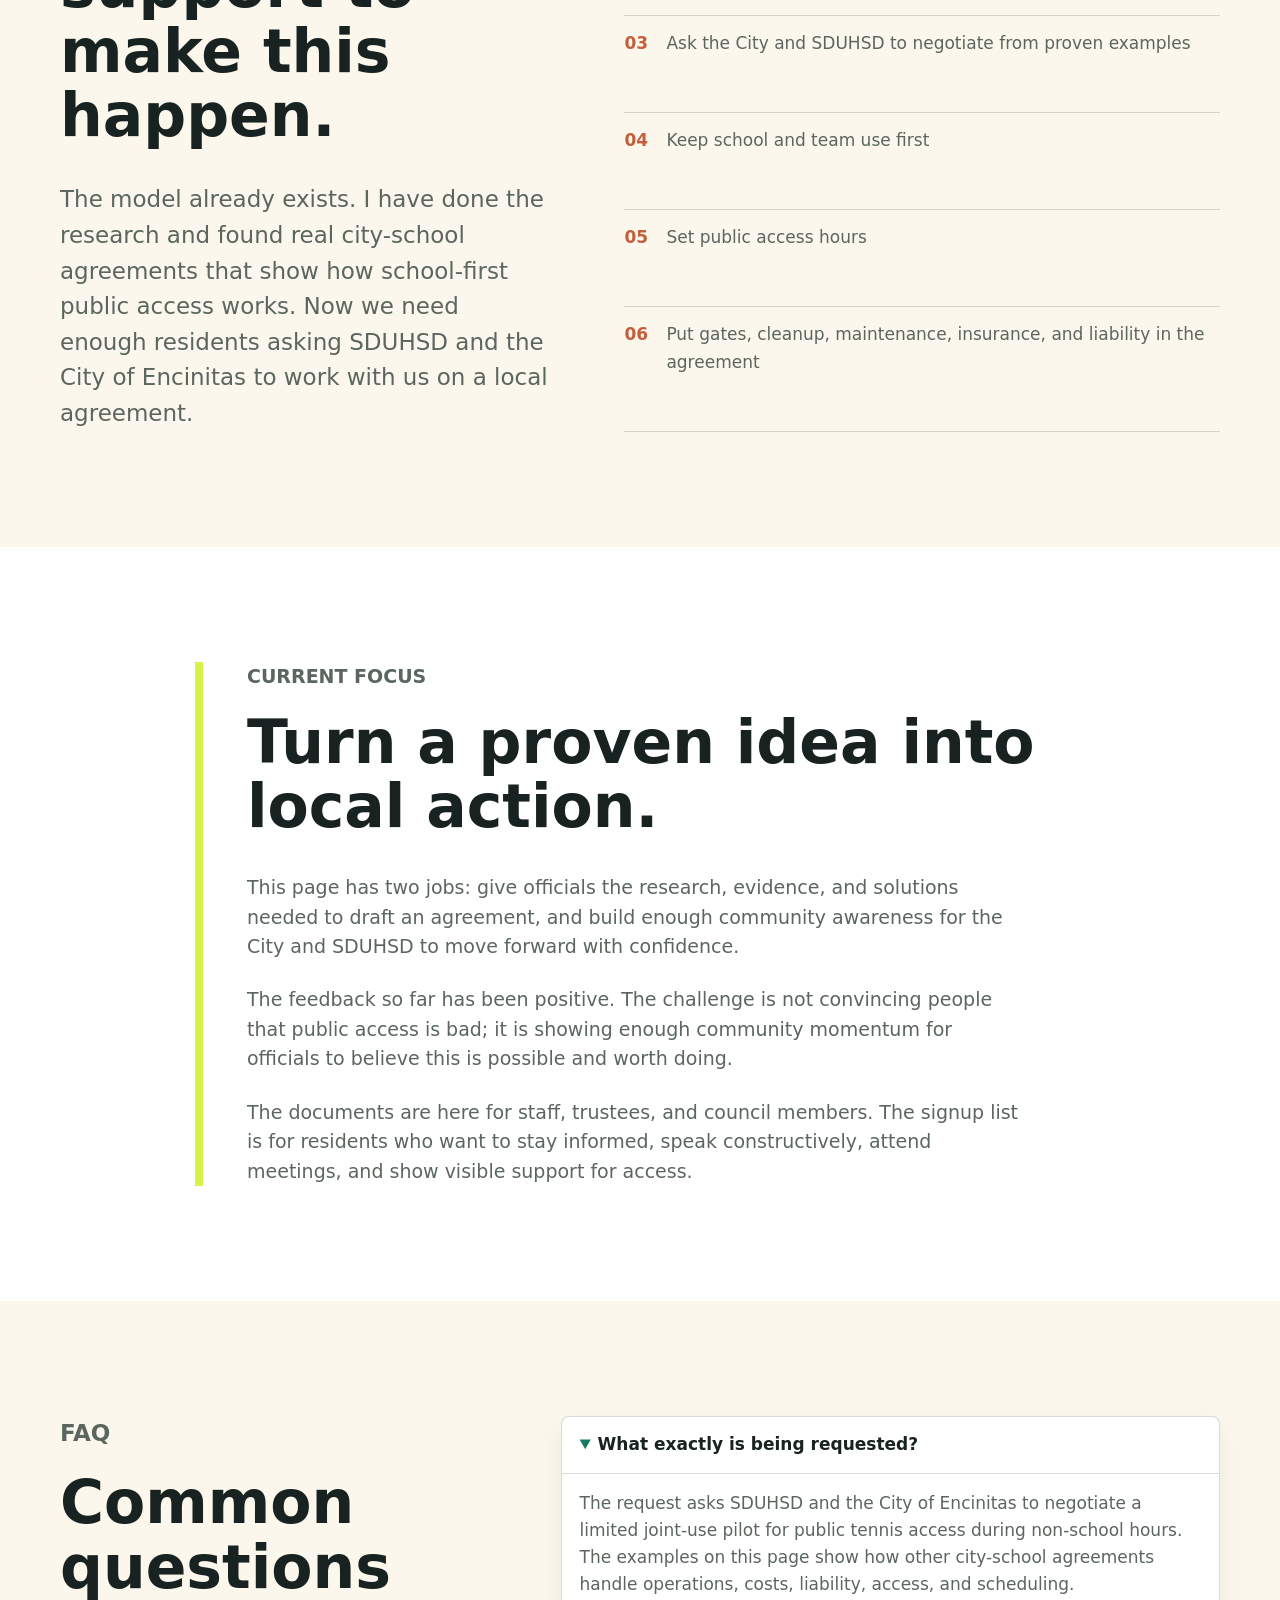
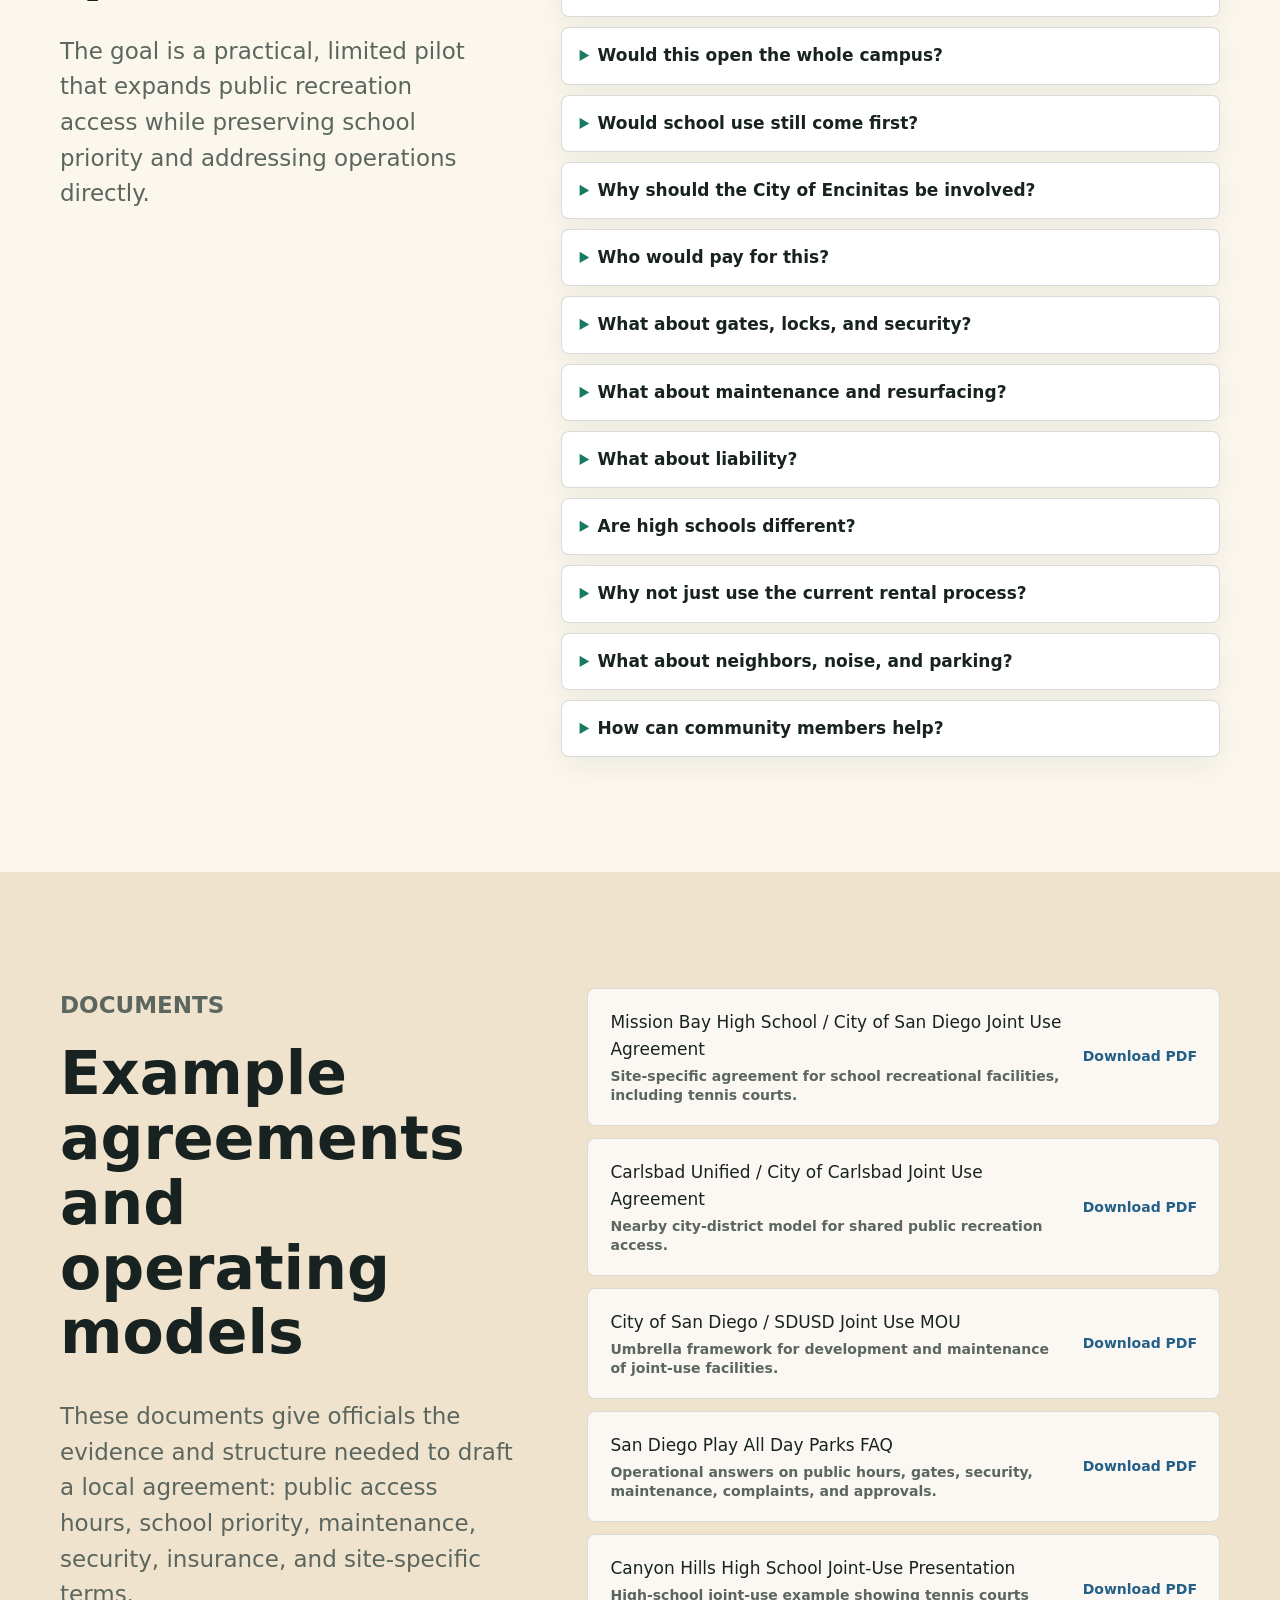
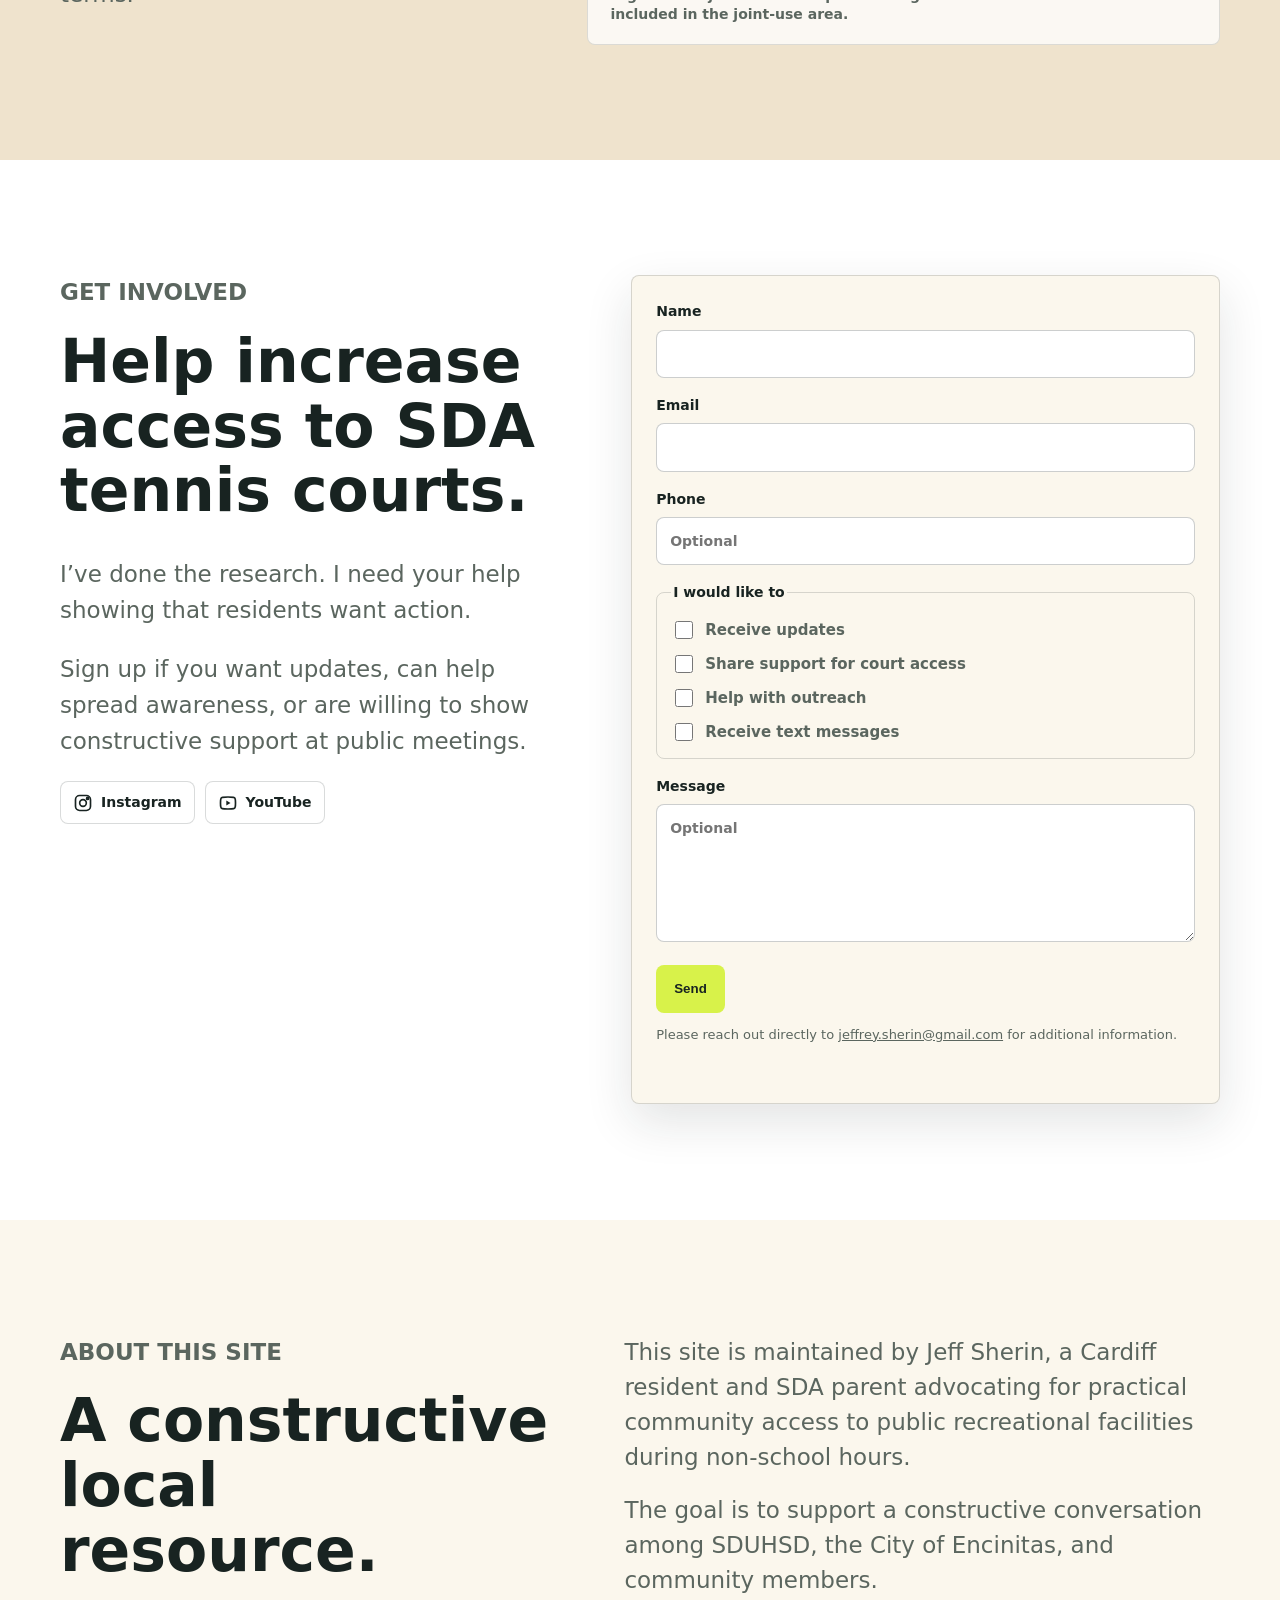
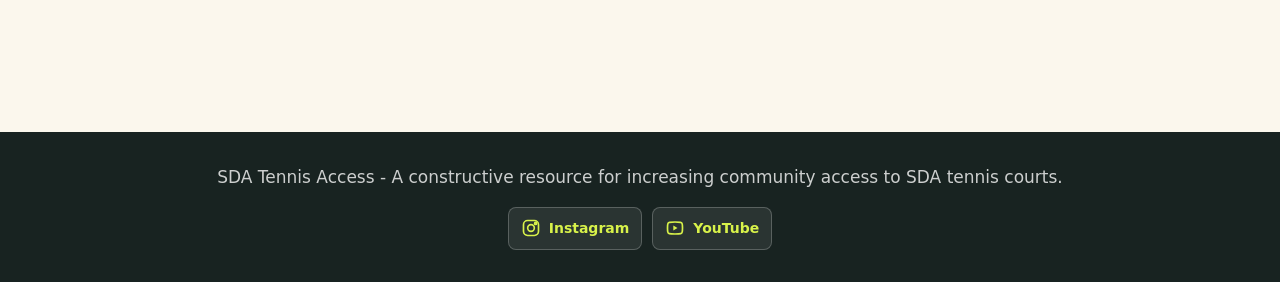
==== commit ada0666e: "Add August Parks and Rec update" ====
--- a/index.html
+++ b/index.html
@@ -125,21 +125,31 @@
 
         <div class="update-stack">
           <article class="campaign-update-card" aria-labelledby="campaign-update-title">
-            <p class="update-label">Campaign update</p>
-            <time datetime="2026-07-09">July 9, 2026</time>
-            <h3 id="campaign-update-title">Now we need the city side.</h3>
-            <p>
-              After speaking at the June school board meeting, the superintendent is now on board and waiting to hear what we can figure out with the city.
-            </p>
-            <p>
-              Encinitas Parks and Recreation meets August 18, and City Council meets August 19. Those meetings should get the ball rolling with the city.
-            </p>
-            <a class="text-link" href="updates/2026-07-09.html">Read the July 9 update</a>
+            <div class="campaign-update-copy">
+              <p class="update-label">Campaign update</p>
+              <time datetime="2026-08-18">August 18, 2026</time>
+              <h3 id="campaign-update-title">SDA Tennis Access spoke at Parks and Rec.</h3>
+              <p>
+                SDA Tennis Access spoke at the Encinitas Parks and Recreation meeting and handed out campaign cards so more people could see the proposal, the evidence, and the path forward.
+              </p>
+              <p>
+                The next step is the Encinitas City Council meeting on August 19. We have school district momentum; now we need the city side at the table.
+              </p>
+              <a class="text-link" href="updates/2026-08-18.html">Read the August 18 update</a>
+              <a class="text-link" href="https://www.instagram.com/p/DcM-NNpzwn5/?igsi=NTc4MTIwNjQ2YQ==" target="_blank" rel="noopener noreferrer">View on Instagram</a>
+            </div>
+            <a class="campaign-update-photo" href="updates/2026-08-18.html" aria-label="Read the August 18 update">
+              <img src="images/parks-rec-2026-08-18.webp" alt="Jeff Sherin and his daughter wearing SDA Tennis Access shirts at Encinitas City Hall">
+            </a>
           </article>
 
           <div class="update-history" aria-label="Earlier campaign updates">
             <p class="update-label">Earlier campaign updates</p>
             <ul>
+              <li>
+                <time datetime="2026-07-09">July 9, 2026</time>
+                <a href="updates/2026-07-09.html">Now we need the city side</a>
+              </li>
               <li>
                 <time datetime="2026-06-15">June 15, 2026</time>
                 <a href="updates/2026-06-15.html">Positive momentum is building</a>
--- a/style.css
+++ b/style.css
@@ -332,12 +332,20 @@
 }
 
 .campaign-update-card {
+  display: grid;
+  grid-template-columns: minmax(0, 1fr) minmax(130px, 180px);
+  gap: 20px;
+  align-items: start;
   padding: clamp(20px, 3vw, 30px);
   border: 1px solid var(--line);
   border-left: 8px solid var(--court);
   border-radius: var(--radius);
   background: #ffffff;
   box-shadow: var(--shadow);
+}
+
+.campaign-update-copy {
+  min-width: 0;
 }
 
 .campaign-update-card time {
@@ -361,6 +369,24 @@
   color: var(--muted);
   font-size: 18px;
   line-height: 1.5;
+}
+
+.campaign-update-photo {
+  display: block;
+  overflow: hidden;
+  border: 1px solid var(--line);
+  border-radius: var(--radius);
+  background: var(--paper);
+  aspect-ratio: 4 / 5;
+  text-decoration: none;
+}
+
+.campaign-update-photo img {
+  display: block;
+  width: 100%;
+  height: 100%;
+  object-fit: cover;
+  object-position: 54% 46%;
 }
 
 .latest-update {
@@ -521,6 +547,27 @@
   font-weight: 850;
   text-decoration-thickness: 2px;
   text-underline-offset: 4px;
+}
+
+.post-photo {
+  max-width: 520px;
+  margin: 8px 0 4px;
+}
+
+.post-photo img {
+  display: block;
+  width: 100%;
+  border: 1px solid var(--line);
+  border-radius: var(--radius);
+  box-shadow: var(--shadow);
+}
+
+.post-photo figcaption {
+  margin-top: 9px;
+  color: var(--muted);
+  font-size: 14px;
+  font-weight: 700;
+  line-height: 1.35;
 }
 
 .post-actions {
@@ -1046,6 +1093,14 @@
     grid-template-columns: 1fr;
   }
 
+  .campaign-update-card {
+    grid-template-columns: 1fr;
+  }
+
+  .campaign-update-photo {
+    max-width: 220px;
+  }
+
   .latest-update .update-video {
     justify-self: start;
   }
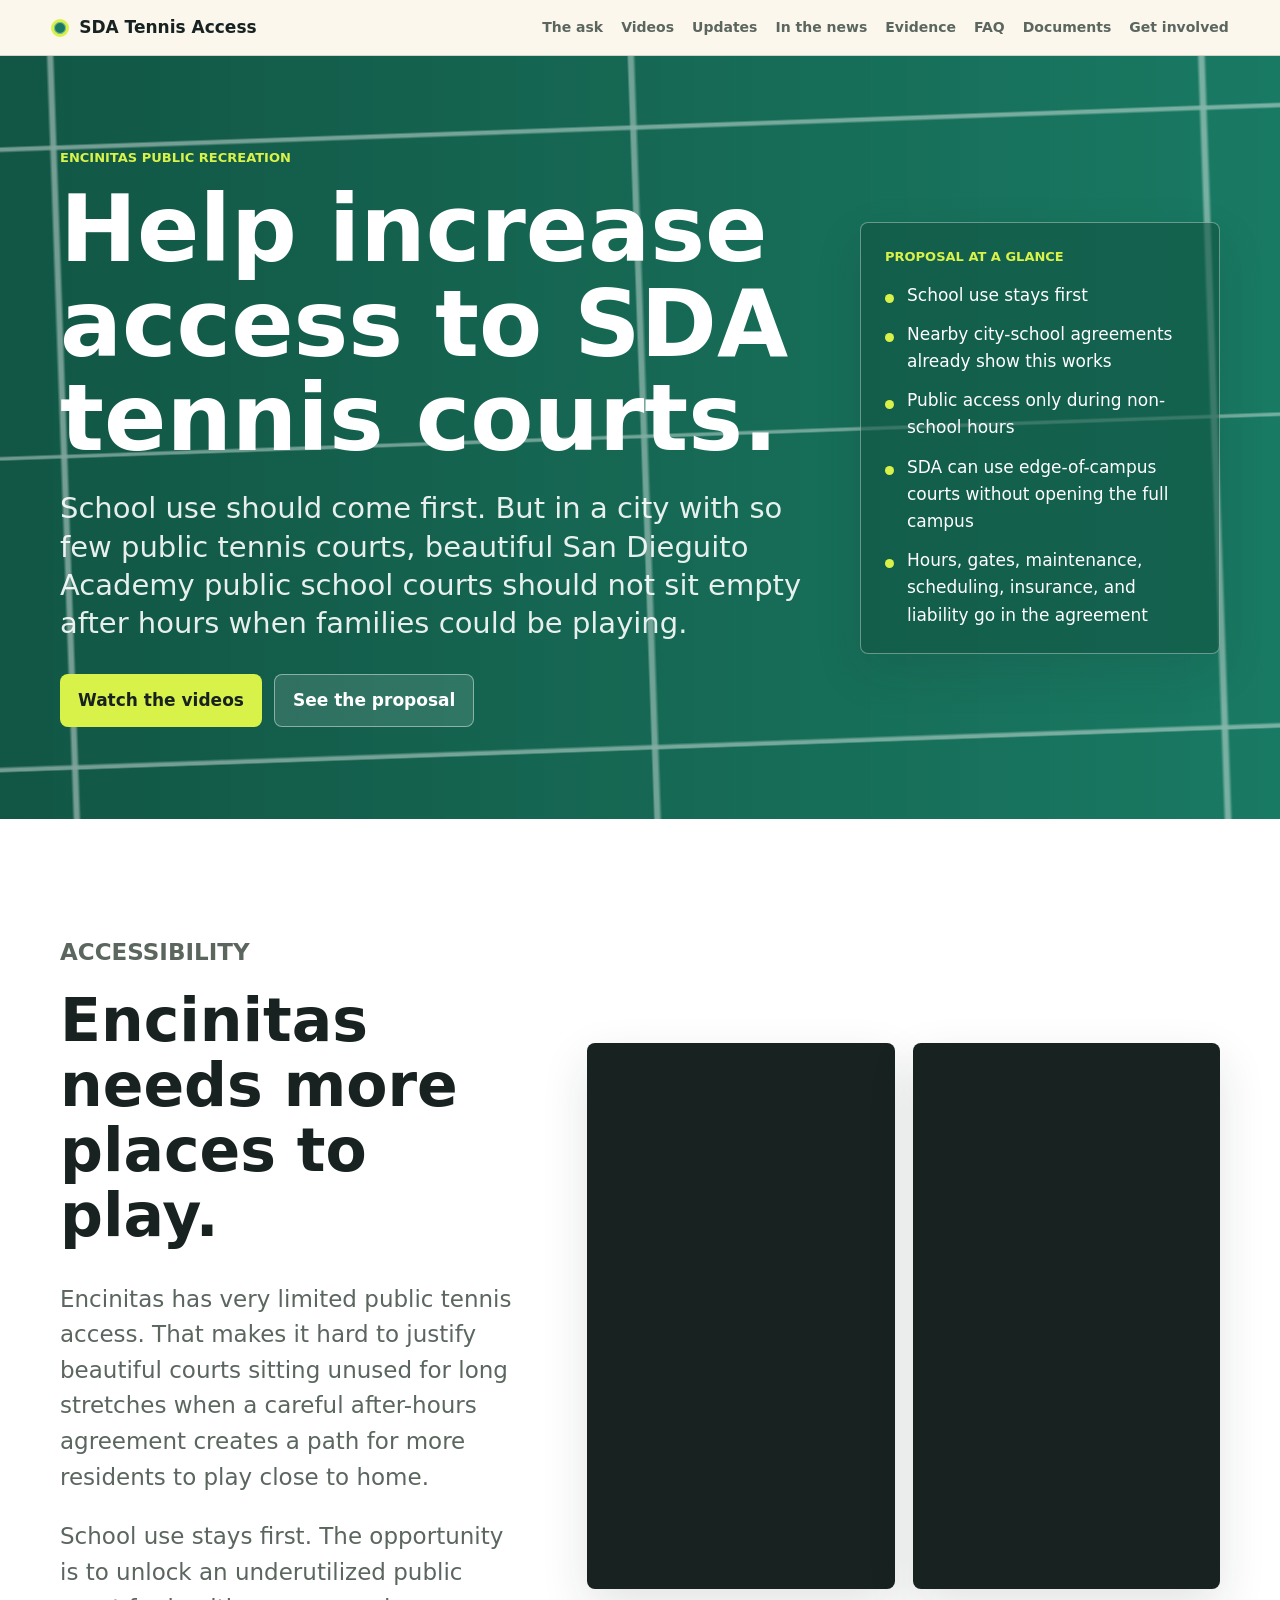
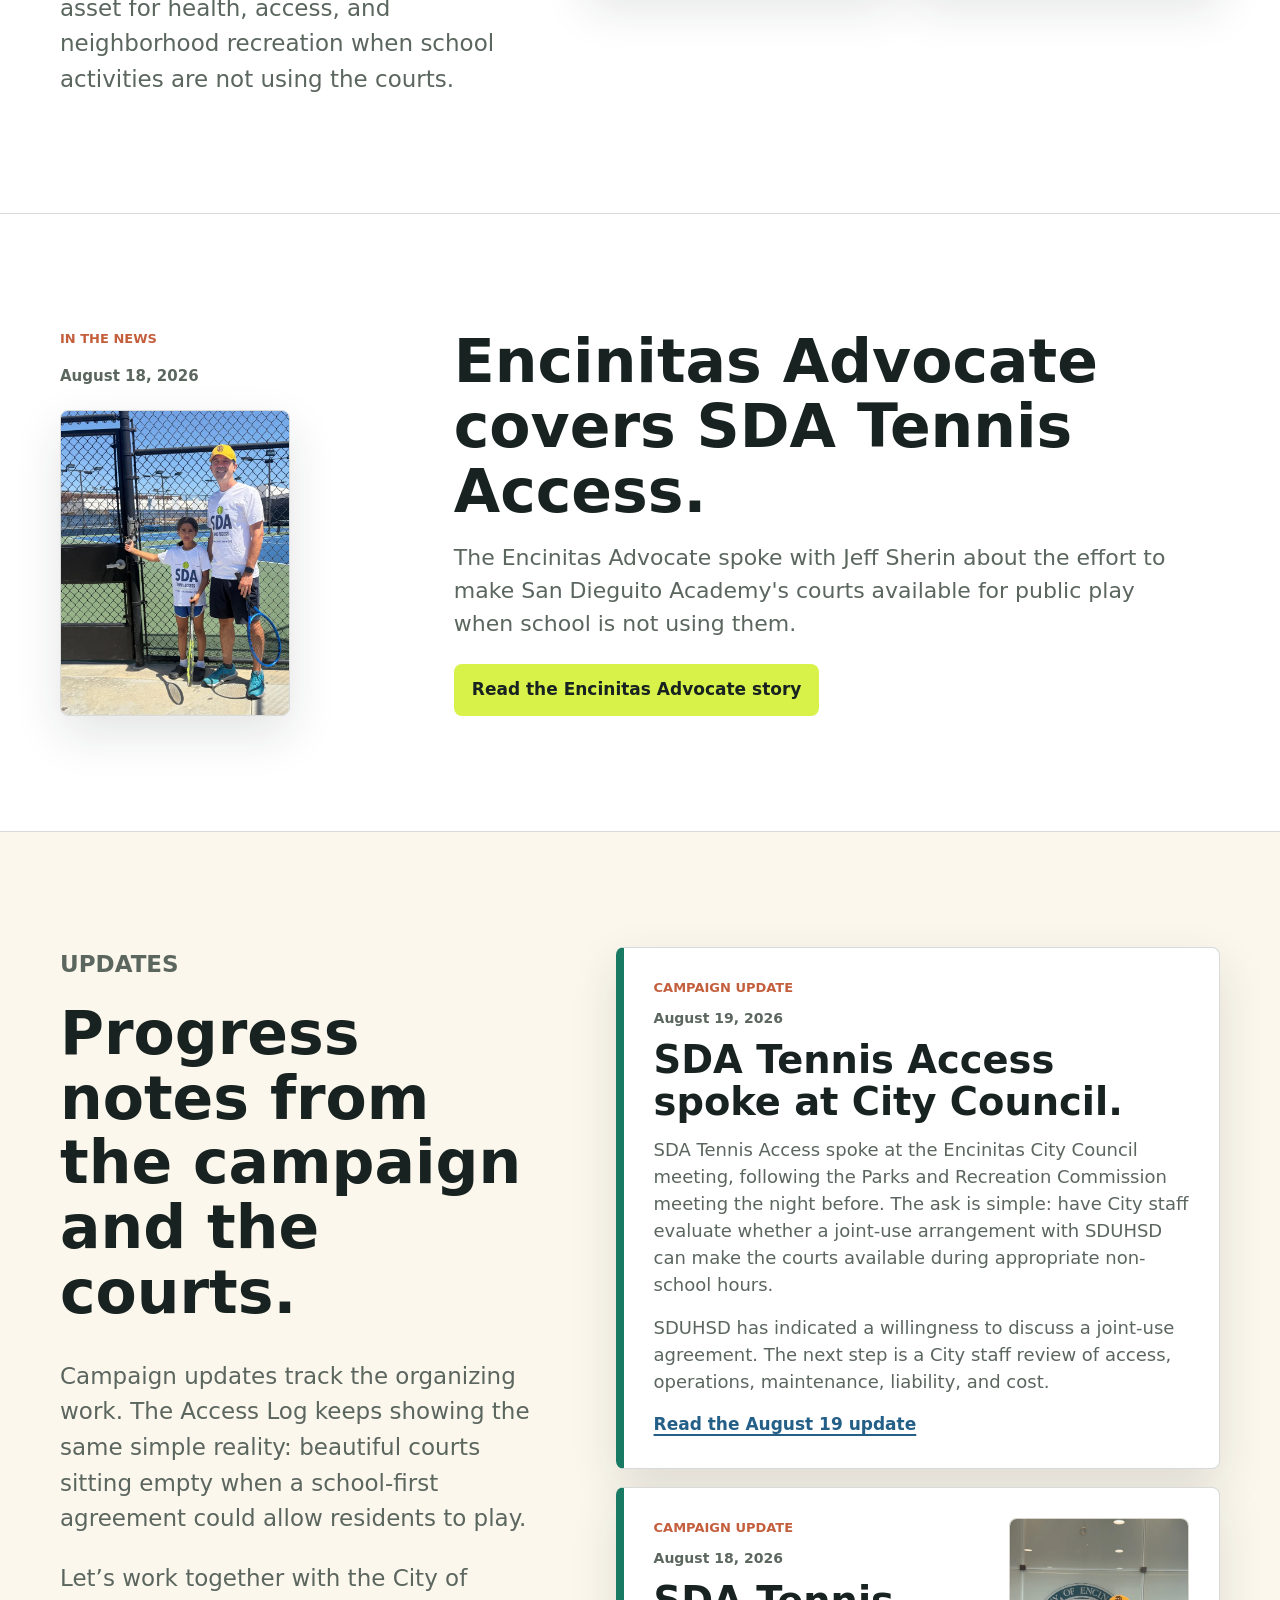
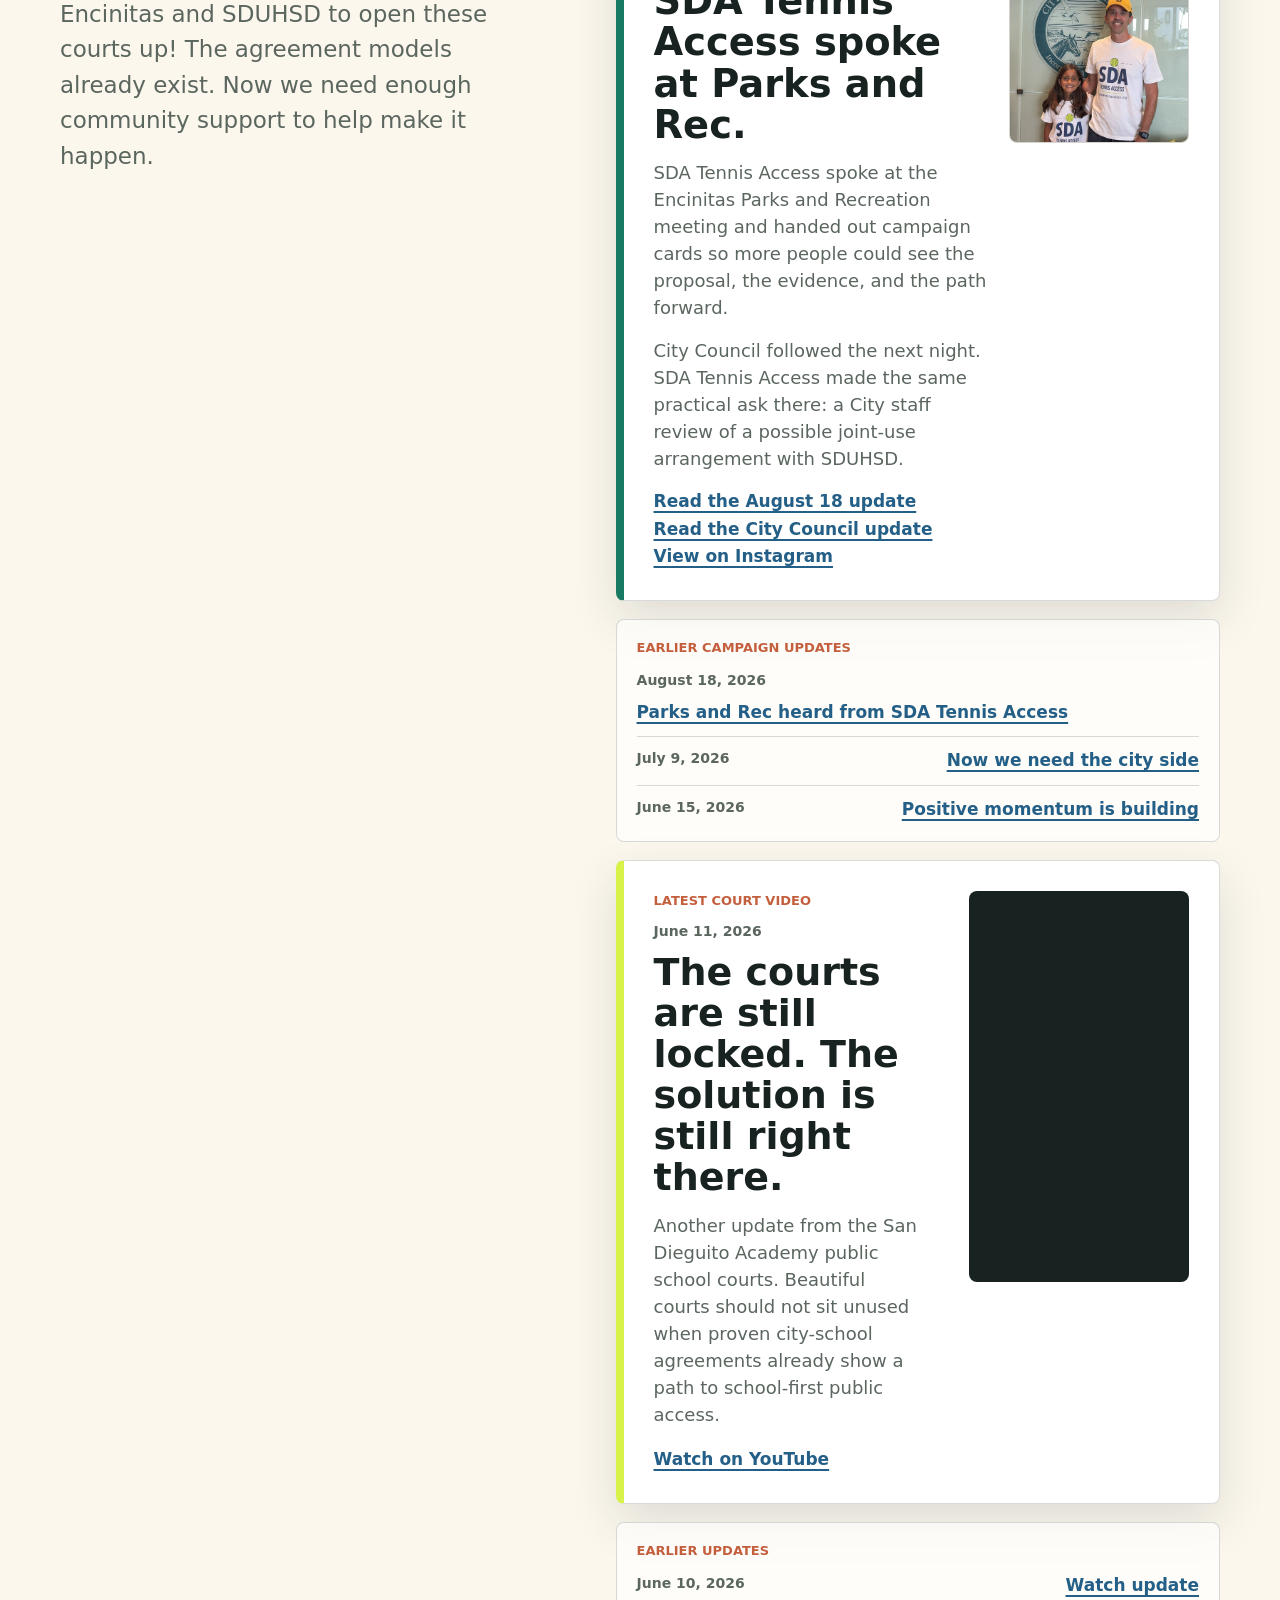
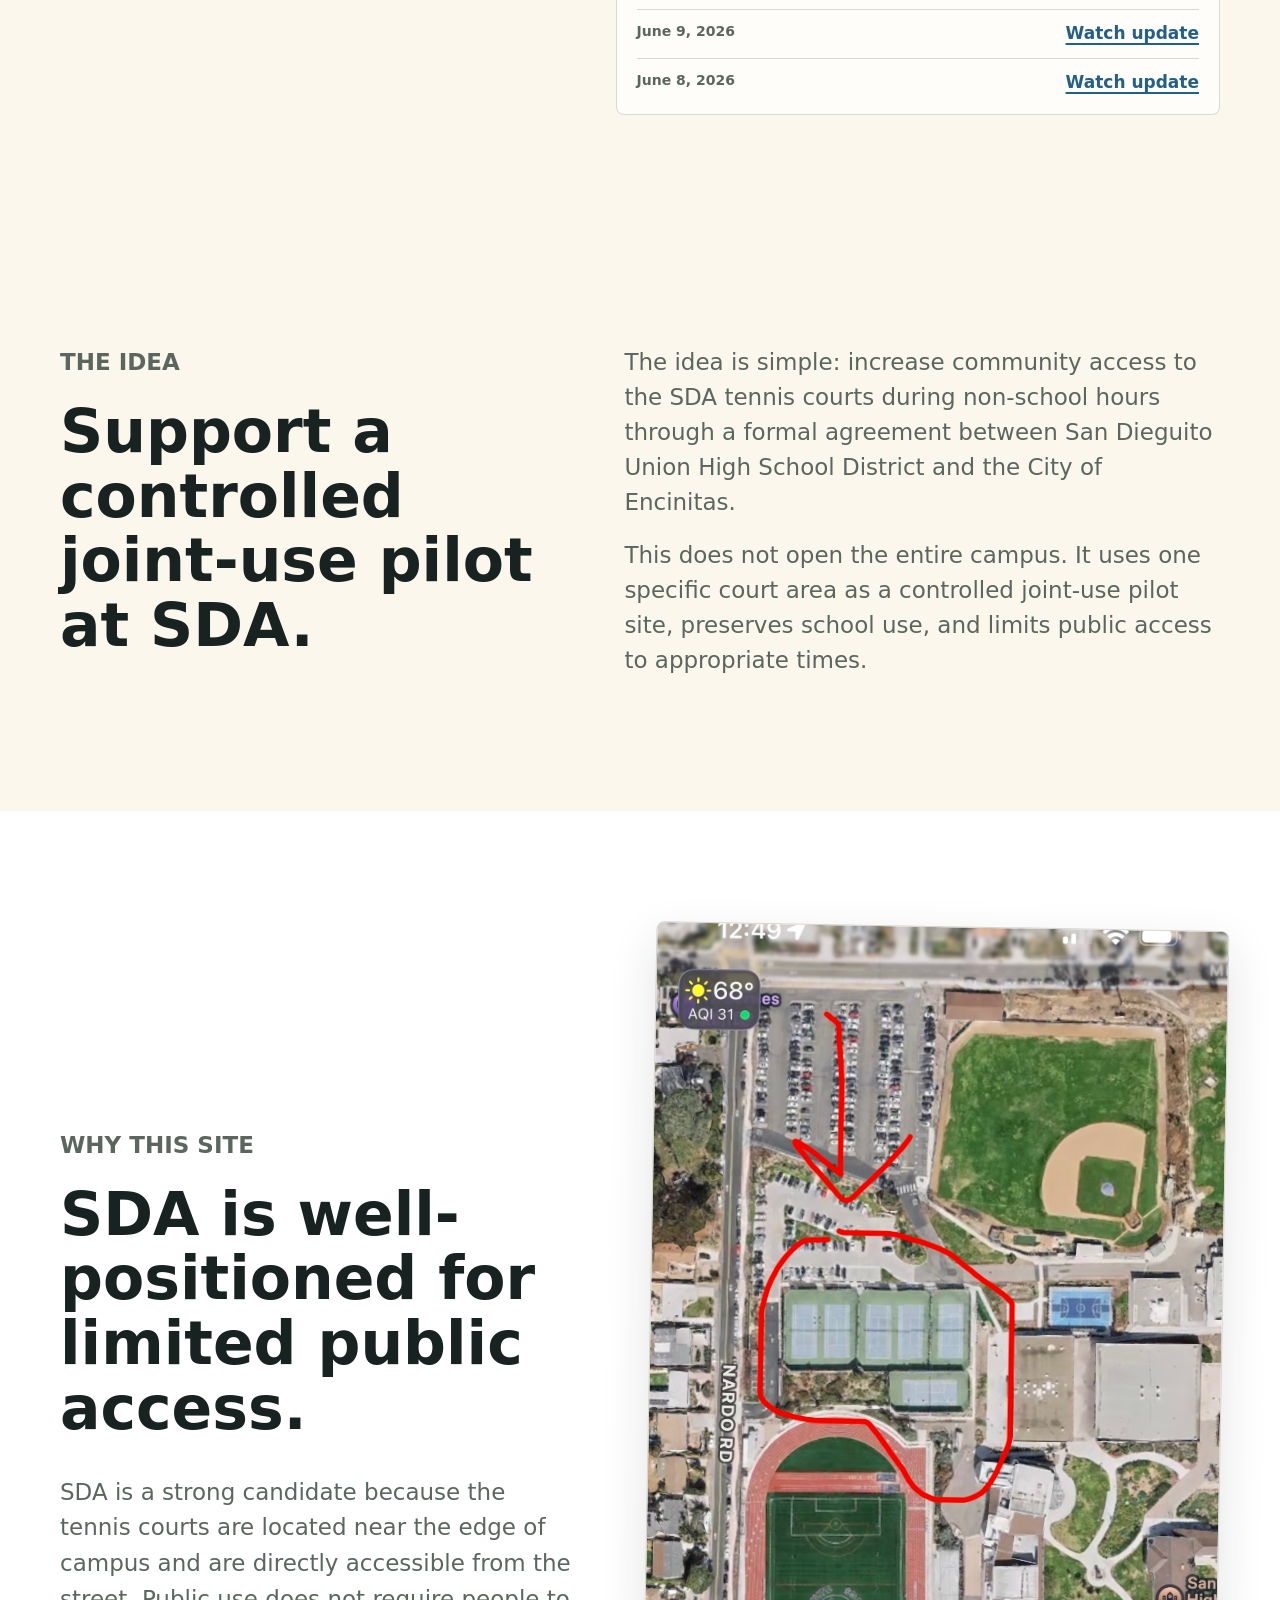
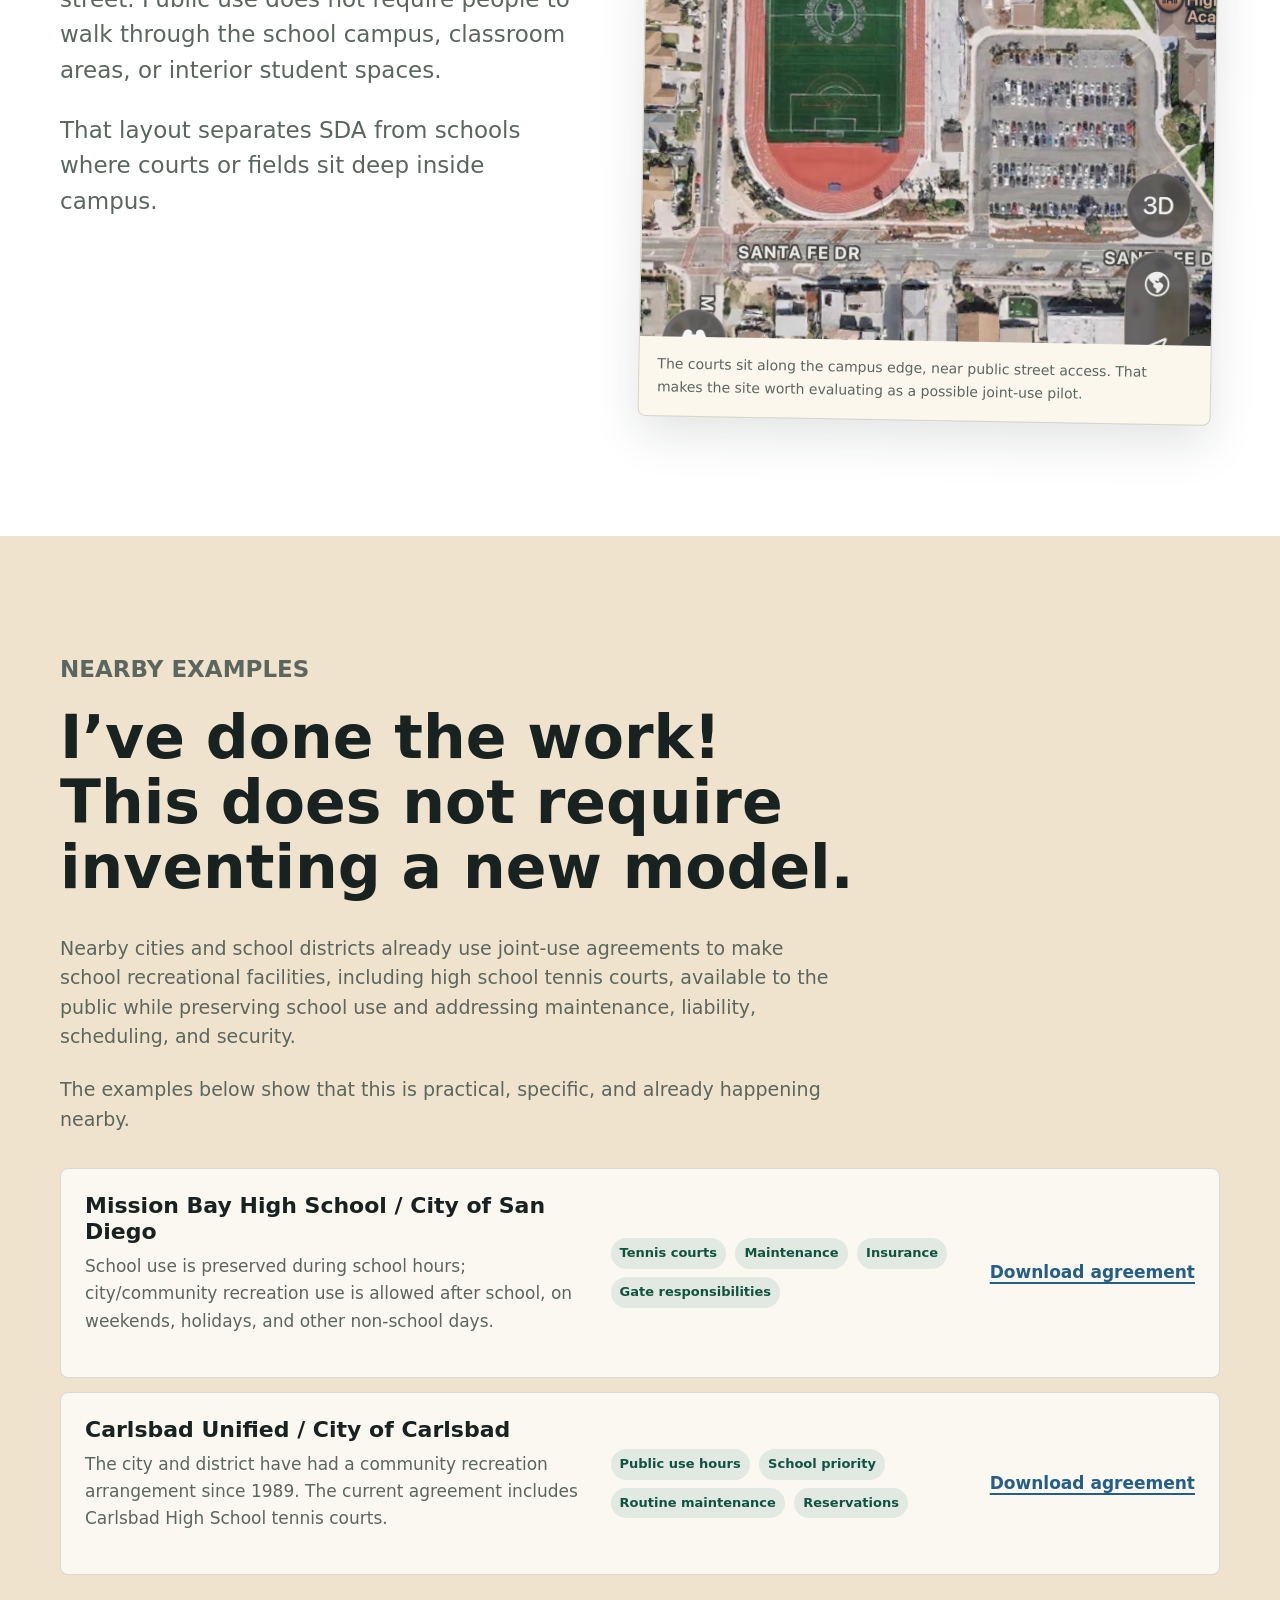
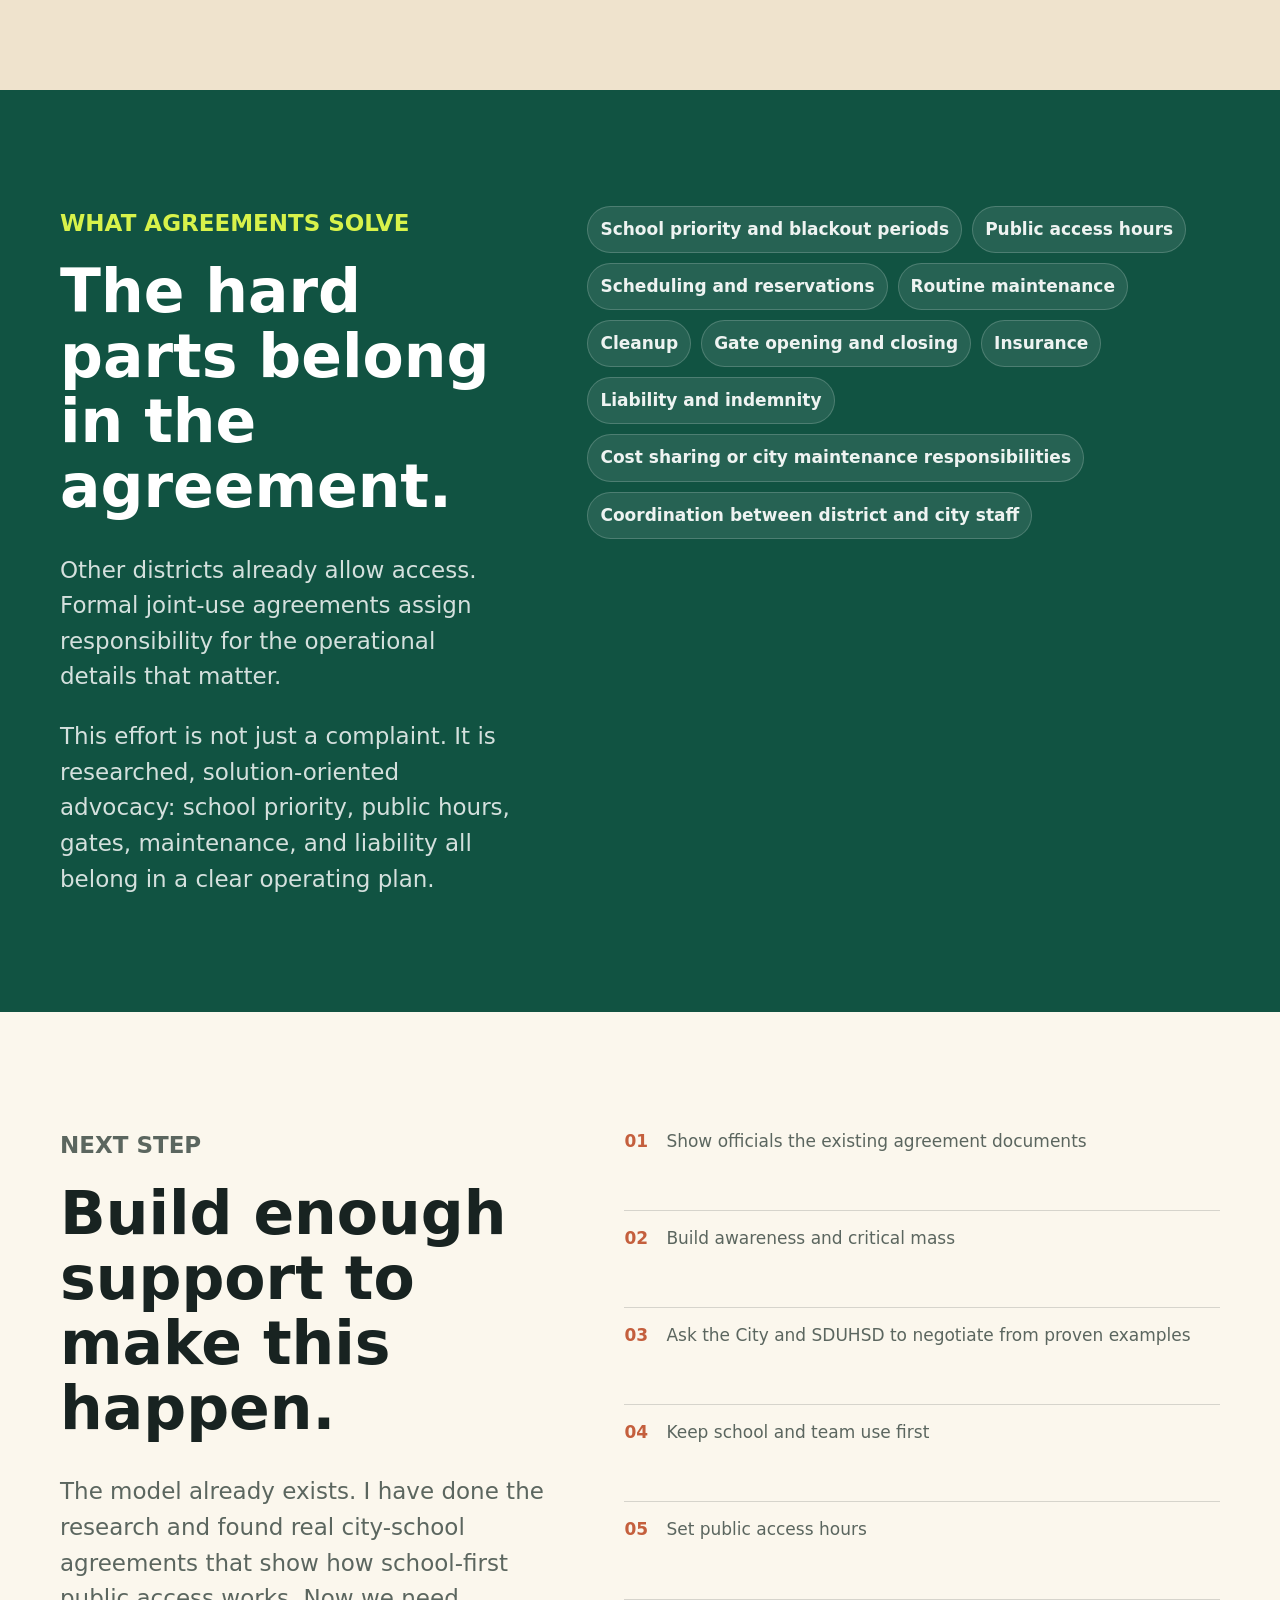
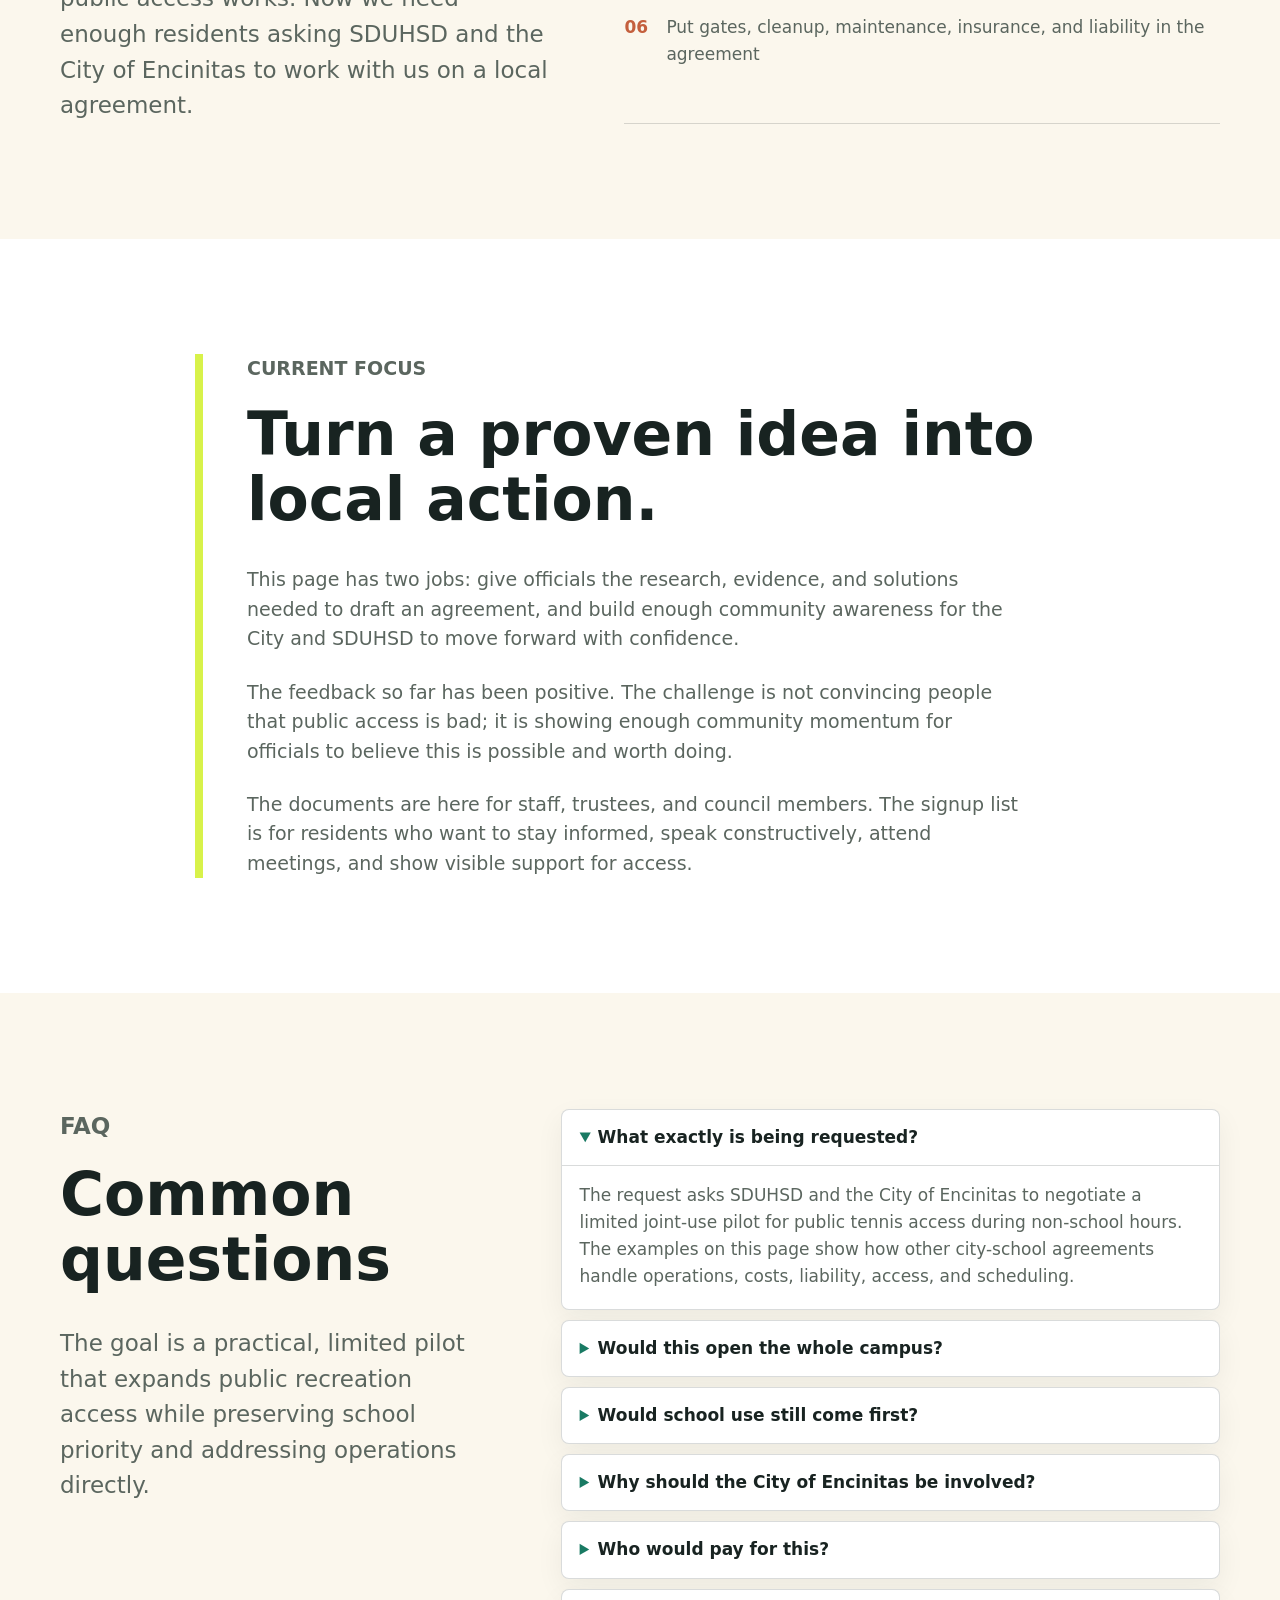
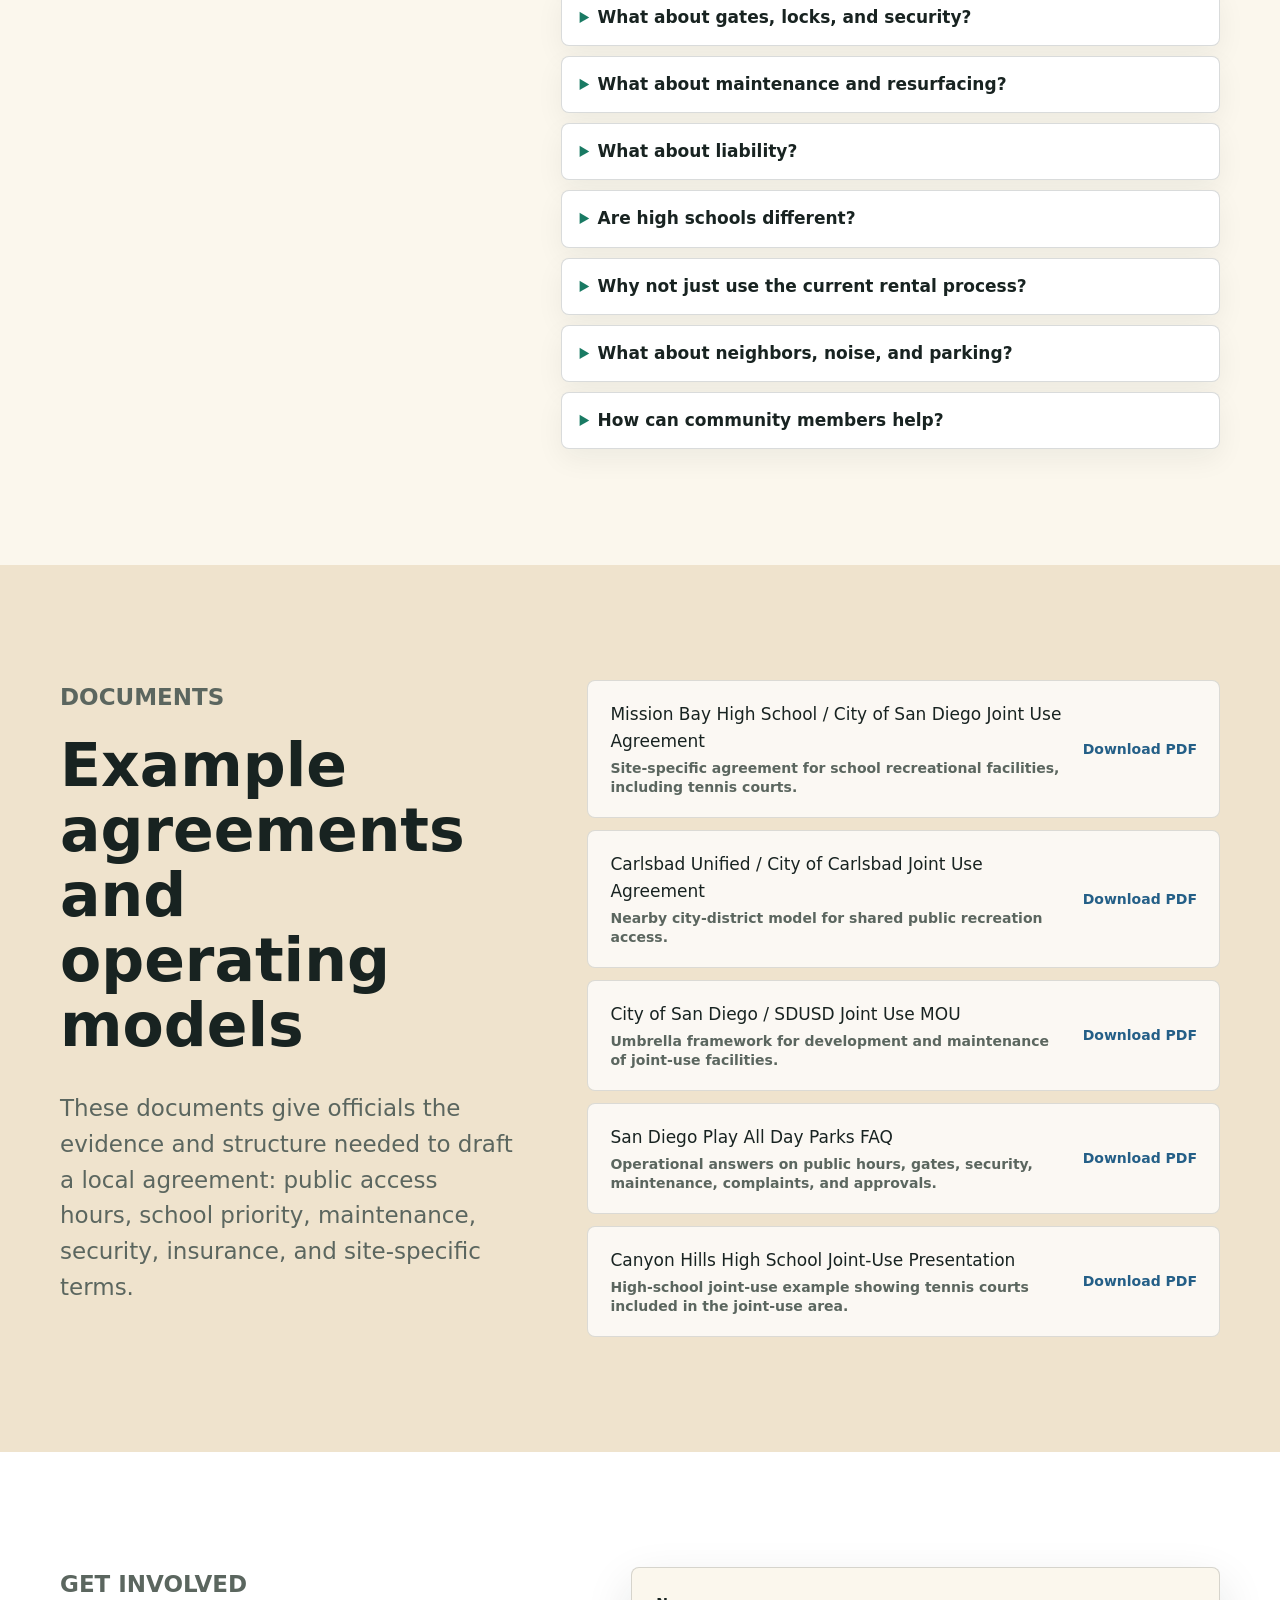
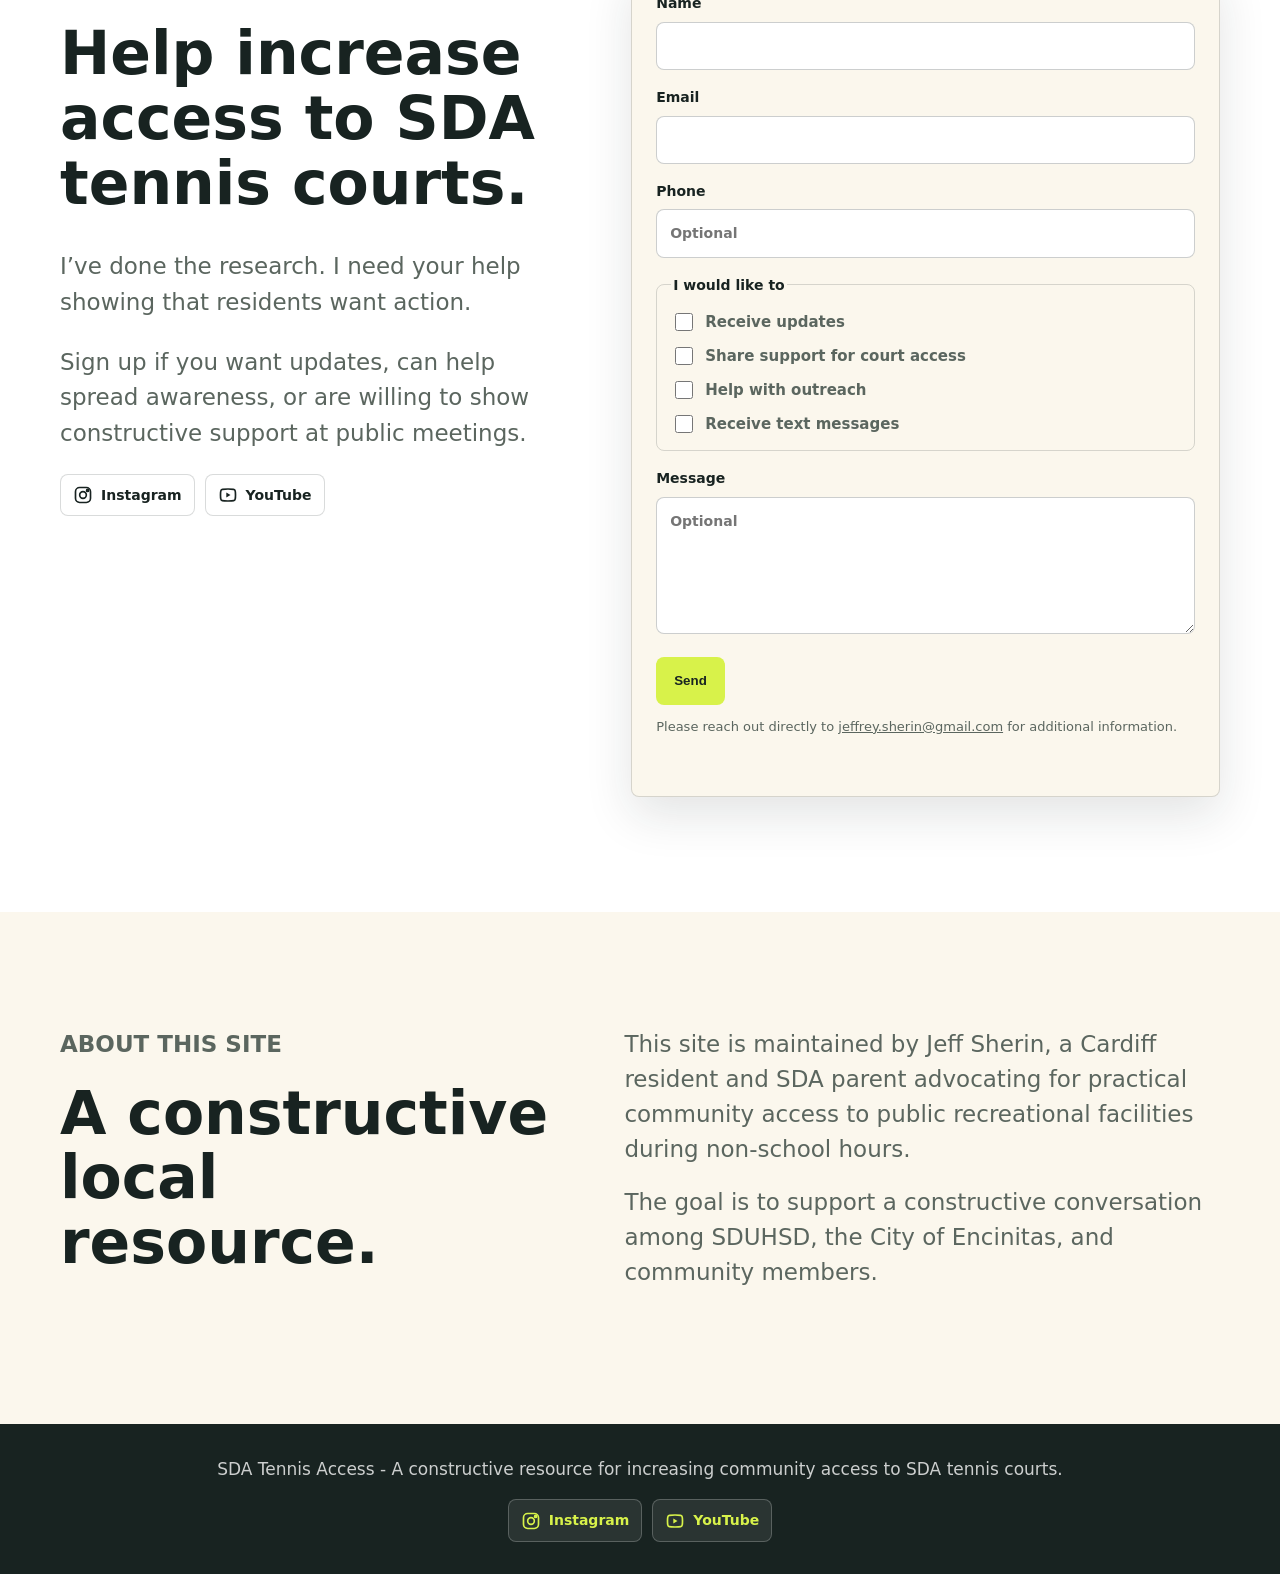
==== commit 26389131: "Add City Council update and news coverage" ====
--- a/index.html
+++ b/index.html
@@ -26,7 +26,7 @@
     gtag('js', new Date());
     gtag('config', 'G-CEEJ8RYQ07');
   </script>
-  <link rel="stylesheet" href="style.css?v=20260709-phone">
+  <link rel="stylesheet" href="style.css?v=20260820-news-image">
 </head>
 <body>
   <header class="site-header">
@@ -38,6 +38,7 @@
       <a href="#idea">The ask</a>
       <a href="#accessibility">Videos</a>
       <a href="#access-log">Updates</a>
+      <a href="#in-the-news">In the news</a>
       <a href="#models">Evidence</a>
       <a href="#faq">FAQ</a>
       <a href="#documents">Documents</a>
@@ -110,6 +111,25 @@
       </div>
     </section>
 
+    <section id="in-the-news" class="section news-section">
+      <div class="section-inner news-layout">
+        <div class="news-meta">
+          <p class="section-kicker">In the news</p>
+          <p class="news-date"><time datetime="2026-08-18">August 18, 2026</time></p>
+          <a class="news-thumbnail" href="https://www.sandiegouniontribune.com/2026/08/18/local-aims-to-open-up-san-dieguitos-tennis-courts-for-public-use/" target="_blank" rel="noopener noreferrer" aria-label="Read the Encinitas Advocate story">
+            <img src="images/encinitas-advocate-2026-08-18.png" alt="Jeff Sherin and his daughter standing outside the locked San Dieguito Academy tennis courts">
+          </a>
+        </div>
+        <div class="news-copy">
+          <h2>Encinitas Advocate covers SDA Tennis Access.</h2>
+          <p>
+            The Encinitas Advocate spoke with Jeff Sherin about the effort to make San Dieguito Academy's courts available for public play when school is not using them.
+          </p>
+          <a class="button primary" href="https://www.sandiegouniontribune.com/2026/08/18/local-aims-to-open-up-san-dieguitos-tennis-courts-for-public-use/" target="_blank" rel="noopener noreferrer">Read the Encinitas Advocate story</a>
+        </div>
+      </div>
+    </section>
+
     <section id="access-log" class="section access-log-section">
       <div class="section-inner access-log-grid">
         <div class="section-copy">
@@ -124,6 +144,21 @@
         </div>
 
         <div class="update-stack">
+          <article class="campaign-update-card council-update-card" aria-labelledby="city-council-update-title">
+            <div class="campaign-update-copy">
+              <p class="update-label">Campaign update</p>
+              <time datetime="2026-08-19">August 19, 2026</time>
+              <h3 id="city-council-update-title">SDA Tennis Access spoke at City Council.</h3>
+              <p>
+                SDA Tennis Access spoke at the Encinitas City Council meeting, following the Parks and Recreation Commission meeting the night before. The ask is simple: have City staff evaluate whether a joint-use arrangement with SDUHSD can make the courts available during appropriate non-school hours.
+              </p>
+              <p>
+                SDUHSD has indicated a willingness to discuss a joint-use agreement. The next step is a City staff review of access, operations, maintenance, liability, and cost.
+              </p>
+              <a class="text-link" href="updates/2026-08-19.html">Read the August 19 update</a>
+            </div>
+          </article>
+
           <article class="campaign-update-card" aria-labelledby="campaign-update-title">
             <div class="campaign-update-copy">
               <p class="update-label">Campaign update</p>
@@ -133,9 +168,10 @@
                 SDA Tennis Access spoke at the Encinitas Parks and Recreation meeting and handed out campaign cards so more people could see the proposal, the evidence, and the path forward.
               </p>
               <p>
-                The next step is the Encinitas City Council meeting on August 19. We have school district momentum; now we need the city side at the table.
+                City Council followed the next night. SDA Tennis Access made the same practical ask there: a City staff review of a possible joint-use arrangement with SDUHSD.
               </p>
               <a class="text-link" href="updates/2026-08-18.html">Read the August 18 update</a>
+              <a class="text-link" href="updates/2026-08-19.html">Read the City Council update</a>
               <a class="text-link" href="https://www.instagram.com/p/DcM-NNpzwn5/?igsi=NTc4MTIwNjQ2YQ==" target="_blank" rel="noopener noreferrer">View on Instagram</a>
             </div>
             <a class="campaign-update-photo" href="updates/2026-08-18.html" aria-label="Read the August 18 update">
@@ -146,6 +182,10 @@
           <div class="update-history" aria-label="Earlier campaign updates">
             <p class="update-label">Earlier campaign updates</p>
             <ul>
+              <li>
+                <time datetime="2026-08-18">August 18, 2026</time>
+                <a href="updates/2026-08-18.html">Parks and Rec heard from SDA Tennis Access</a>
+              </li>
               <li>
                 <time datetime="2026-07-09">July 9, 2026</time>
                 <a href="updates/2026-07-09.html">Now we need the city side</a>
--- a/style.css
+++ b/style.css
@@ -285,6 +285,58 @@
   background: #ffffff;
 }
 
+.news-section {
+  border-top: 1px solid var(--line);
+  border-bottom: 1px solid var(--line);
+  background: #ffffff;
+}
+
+.news-layout {
+  display: grid;
+  grid-template-columns: minmax(220px, 0.42fr) minmax(0, 1fr);
+  gap: clamp(28px, 6vw, 72px);
+  align-items: start;
+}
+
+.news-date {
+  margin: 0;
+  color: var(--muted);
+  font-size: 15px;
+  font-weight: 800;
+}
+
+.news-thumbnail {
+  display: block;
+  width: min(100%, 230px);
+  margin-top: 22px;
+  overflow: hidden;
+  border: 1px solid var(--line);
+  border-radius: var(--radius);
+  box-shadow: var(--shadow);
+}
+
+.news-thumbnail img {
+  display: block;
+  width: 100%;
+  aspect-ratio: 3 / 4;
+  object-fit: cover;
+  object-position: center;
+}
+
+.news-copy h2 {
+  max-width: 760px;
+  margin: 0 0 18px;
+  line-height: 1.08;
+}
+
+.news-copy p {
+  max-width: 720px;
+  margin: 0 0 24px;
+  color: var(--muted);
+  font-size: clamp(18px, 2vw, 22px);
+  line-height: 1.5;
+}
+
 .accessibility-grid {
   display: grid;
   grid-template-columns: minmax(280px, 0.72fr) minmax(0, 1fr);
@@ -342,6 +394,10 @@
   border-radius: var(--radius);
   background: #ffffff;
   box-shadow: var(--shadow);
+}
+
+.council-update-card {
+  grid-template-columns: 1fr;
 }
 
 .campaign-update-copy {
@@ -1071,6 +1127,7 @@
   .hero-inner,
   .split,
   .accessibility-grid,
+  .news-layout,
   .access-log-grid,
   .site-grid,
   .model-row,
@@ -1085,6 +1142,10 @@
     max-width: 520px;
   }
 
+  .news-thumbnail {
+    width: min(100%, 260px);
+  }
+
   .map-panel {
     transform: none;
   }
